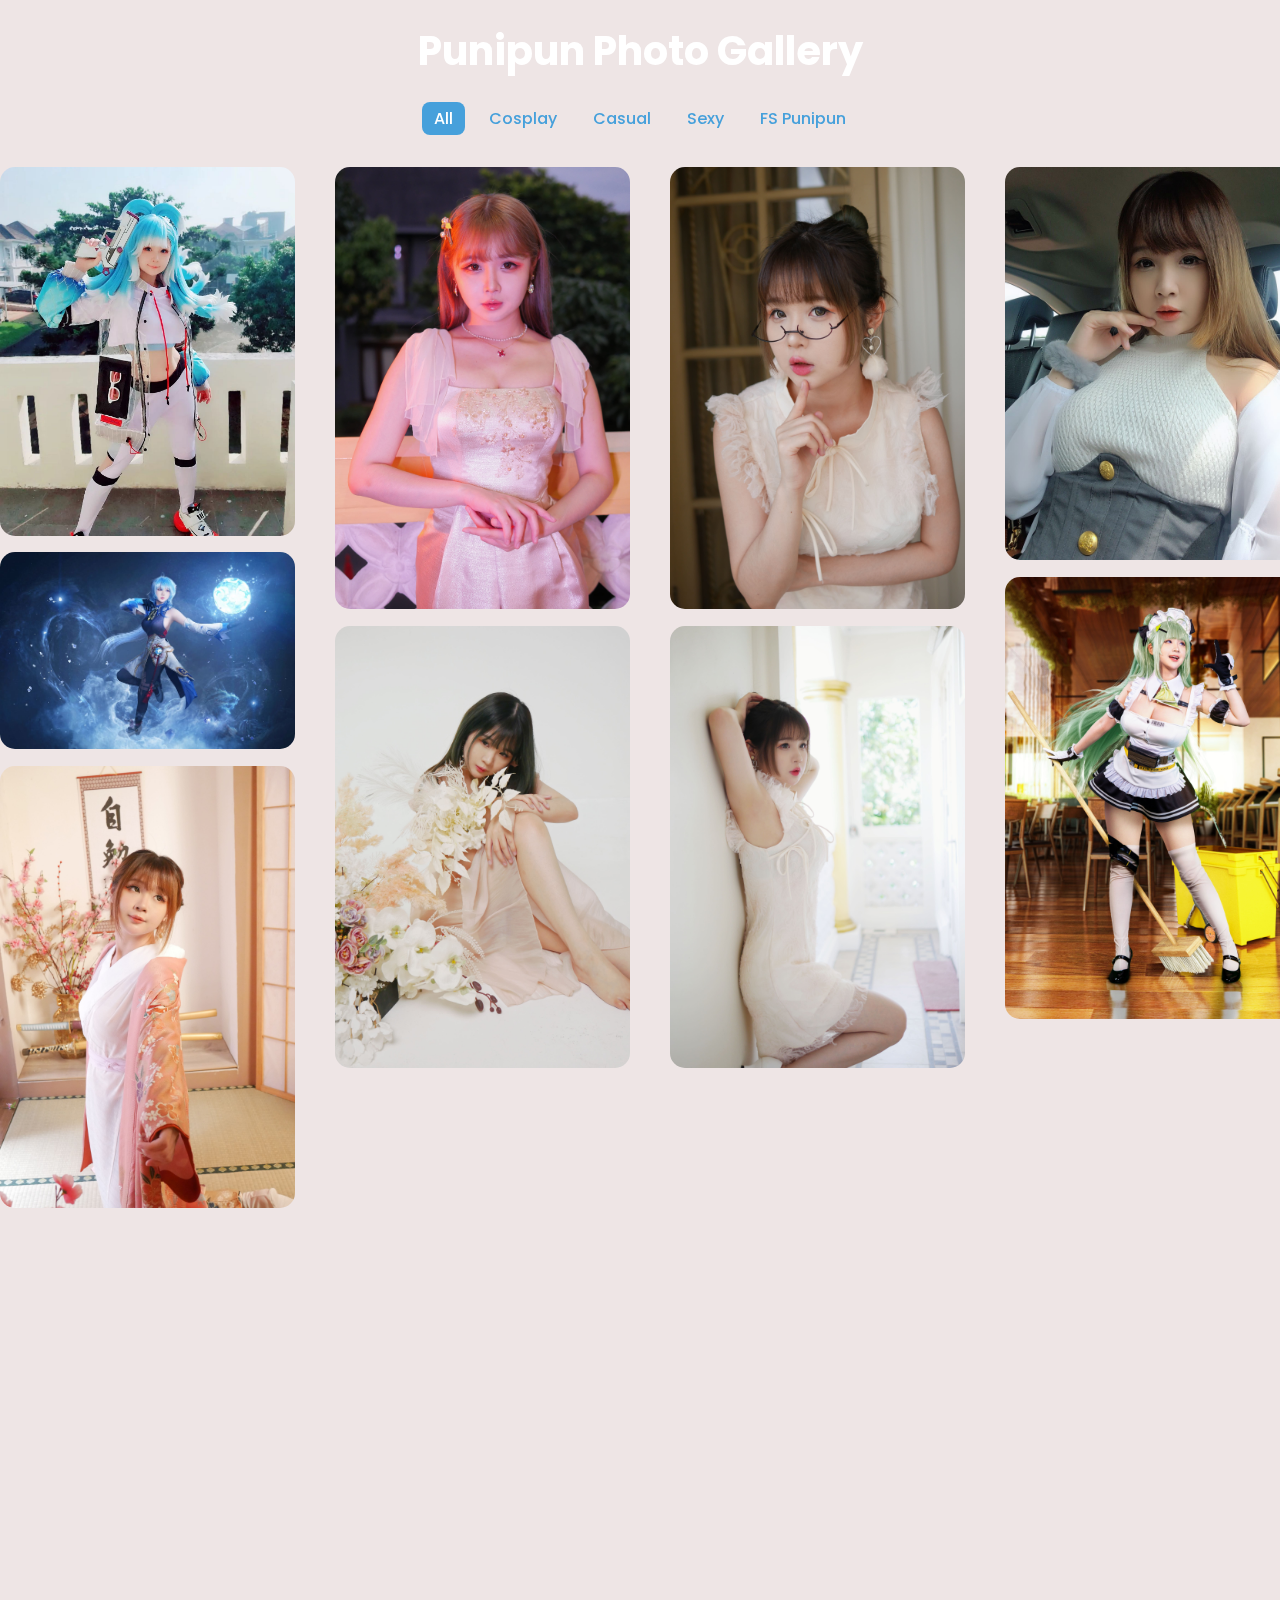
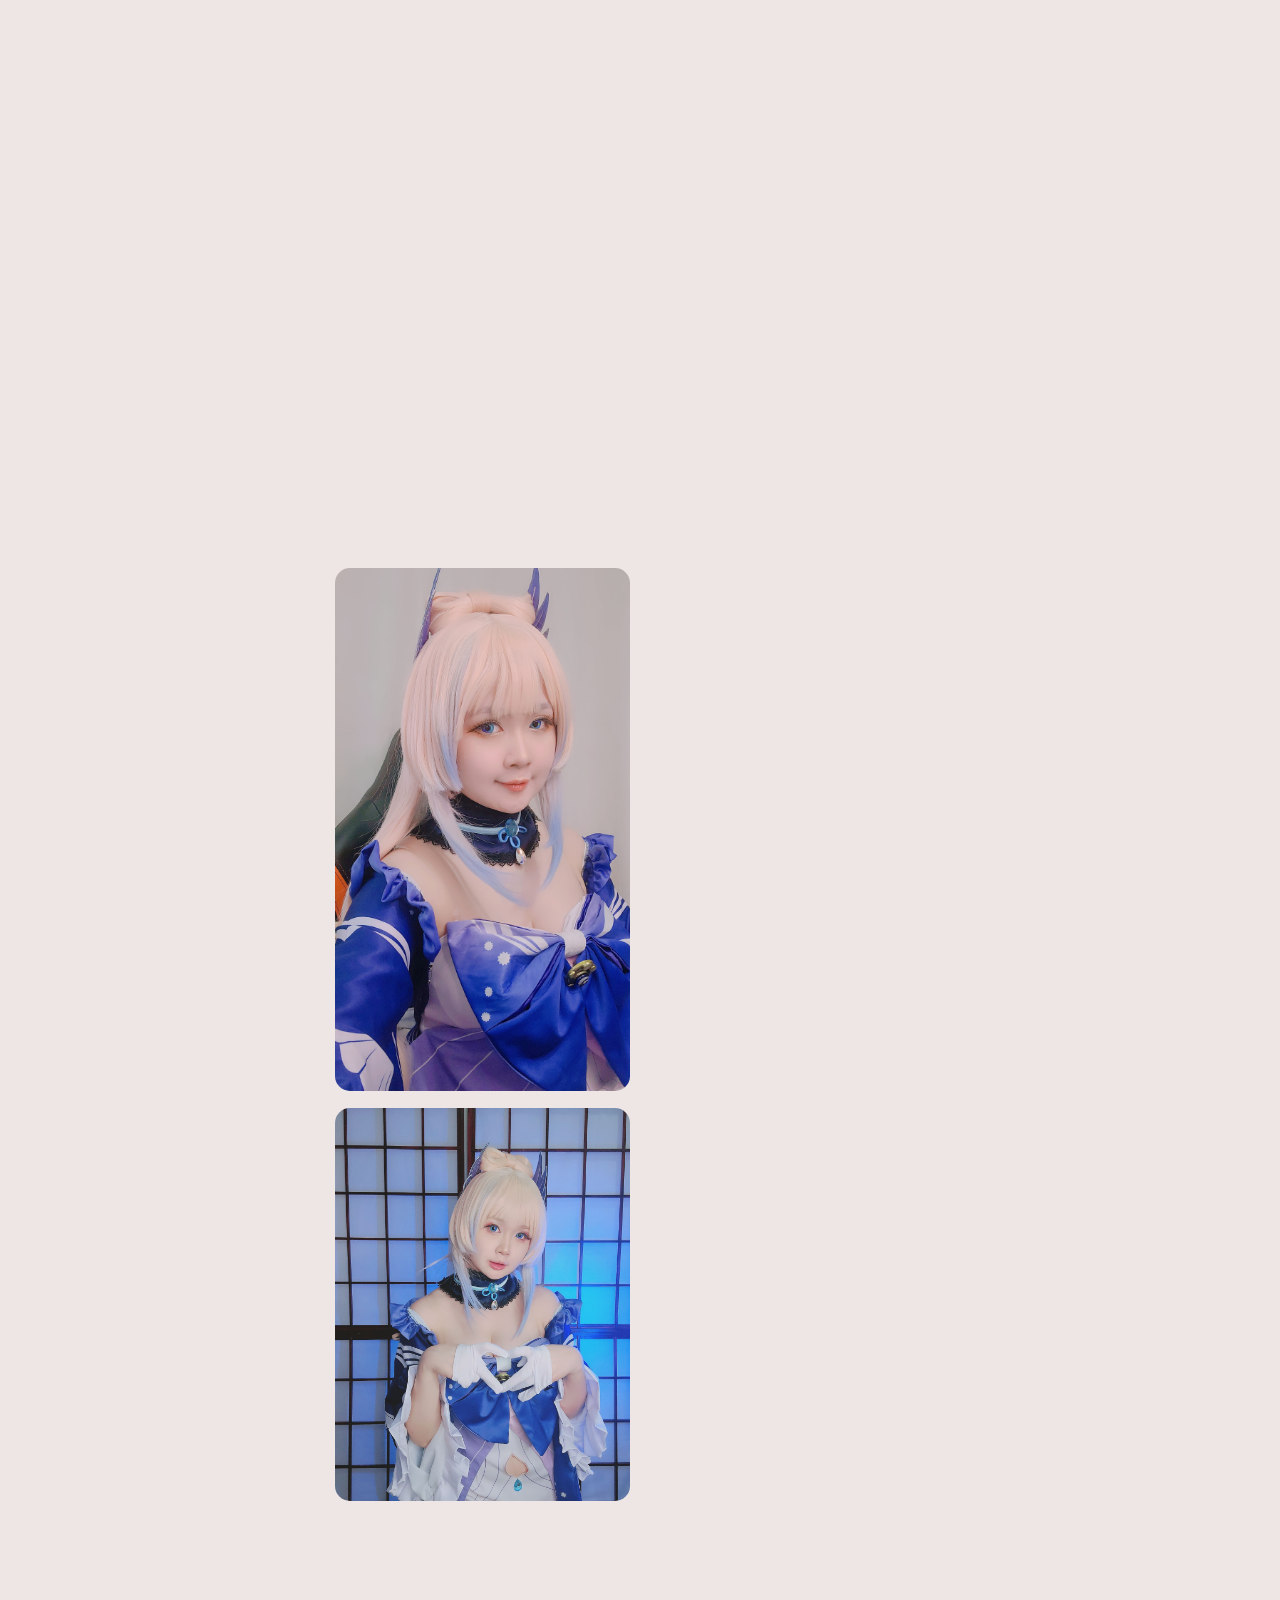
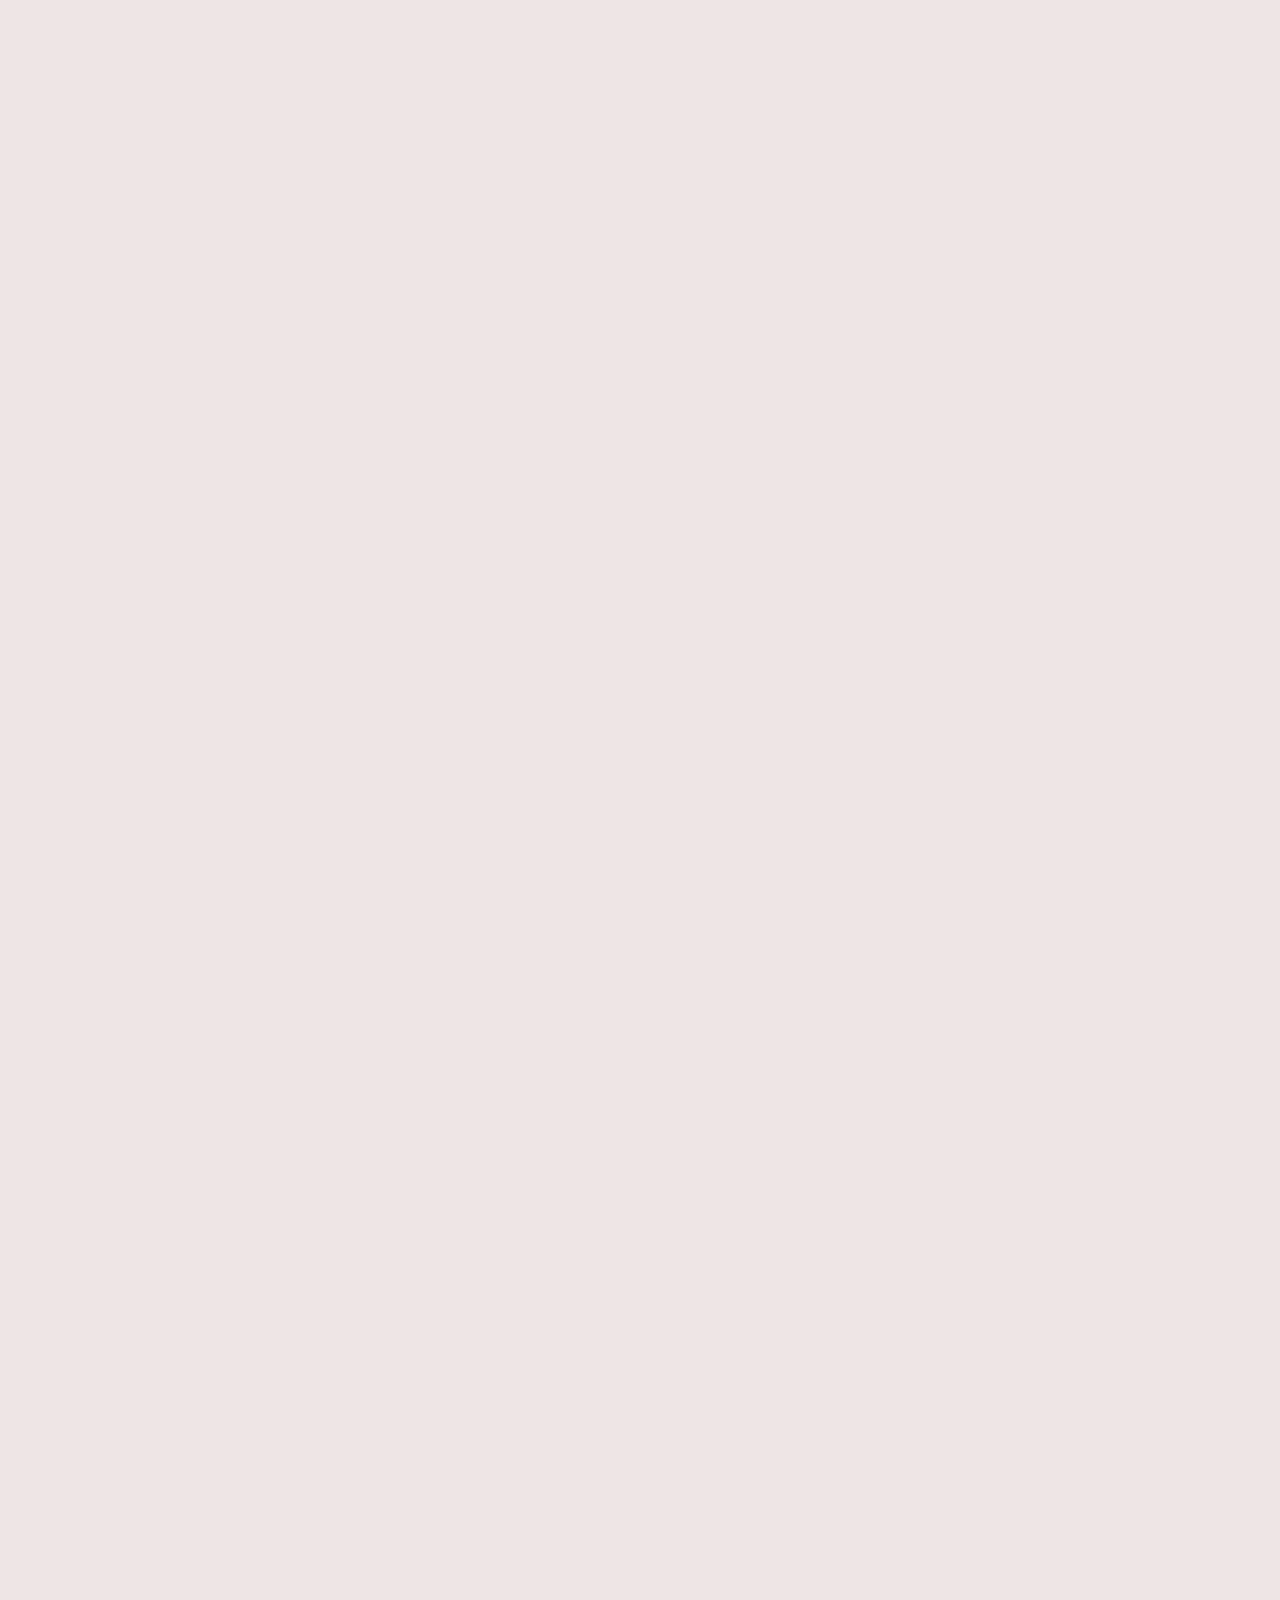
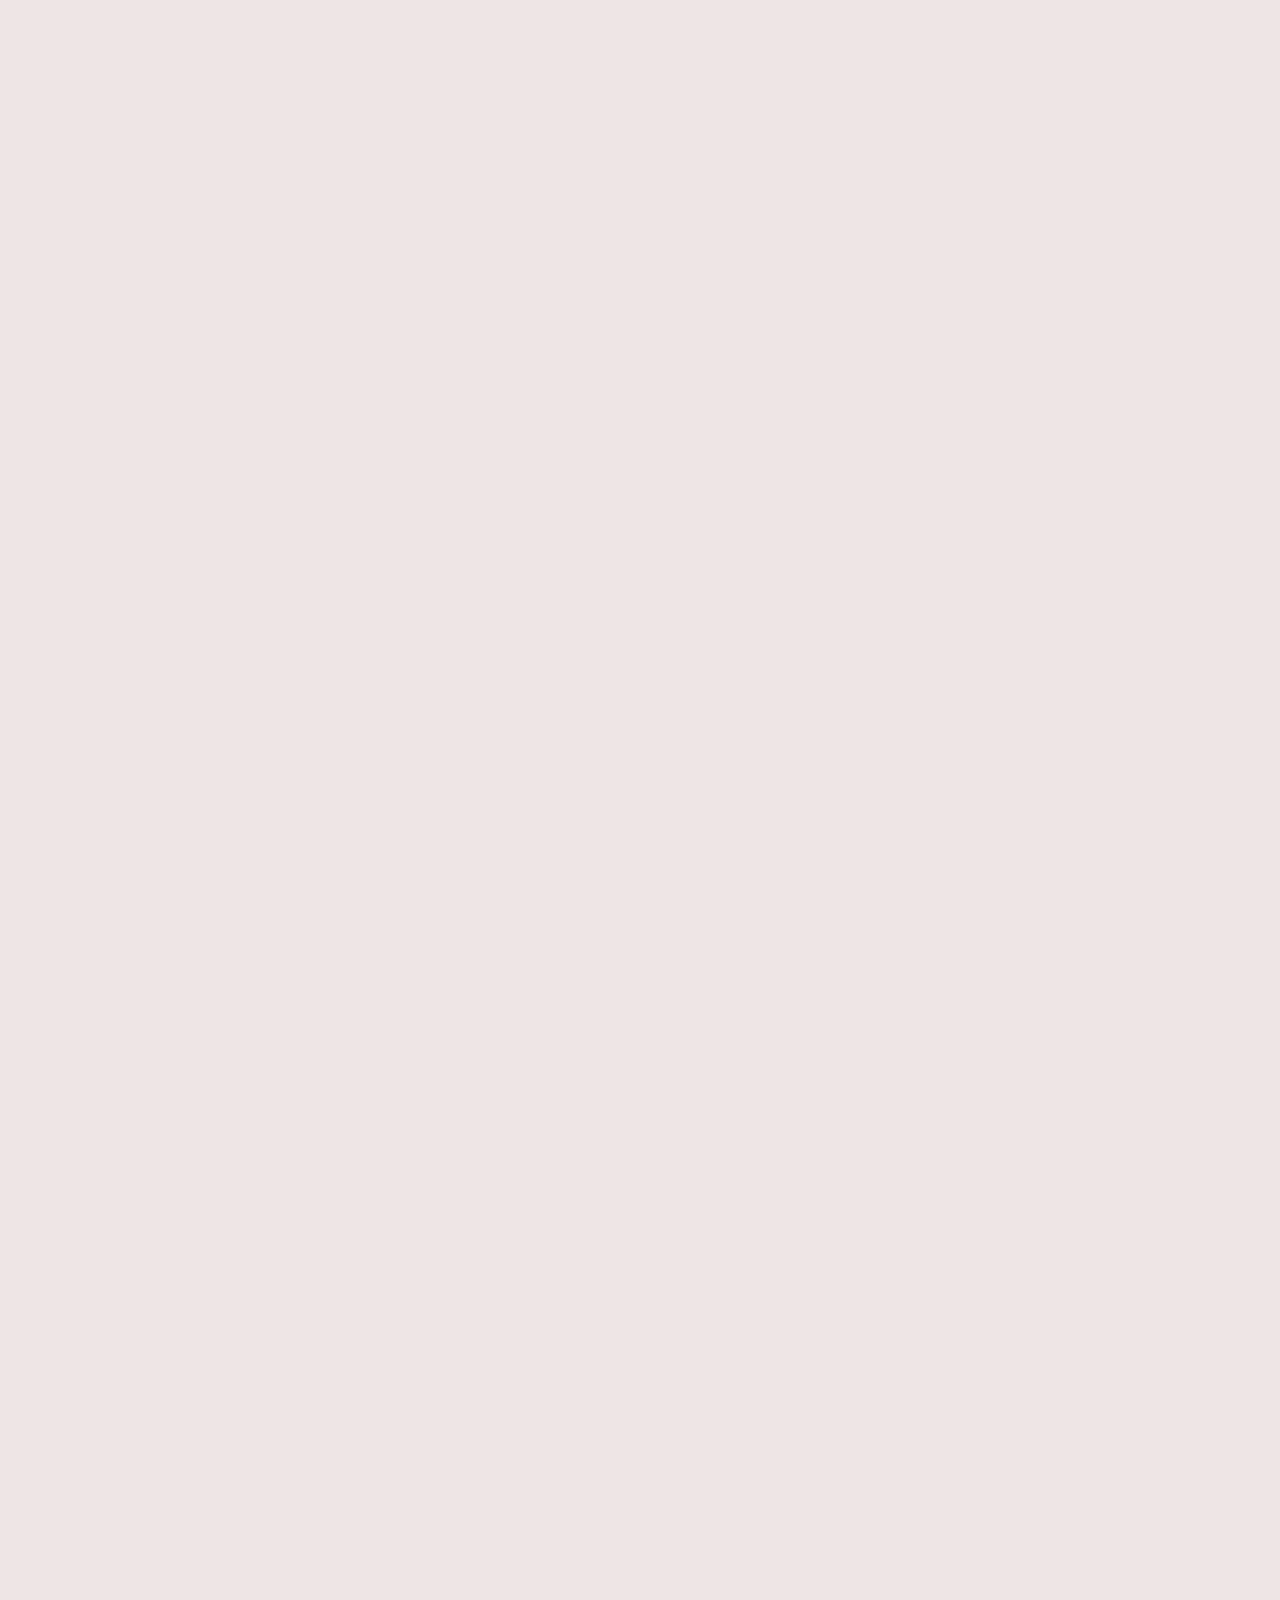
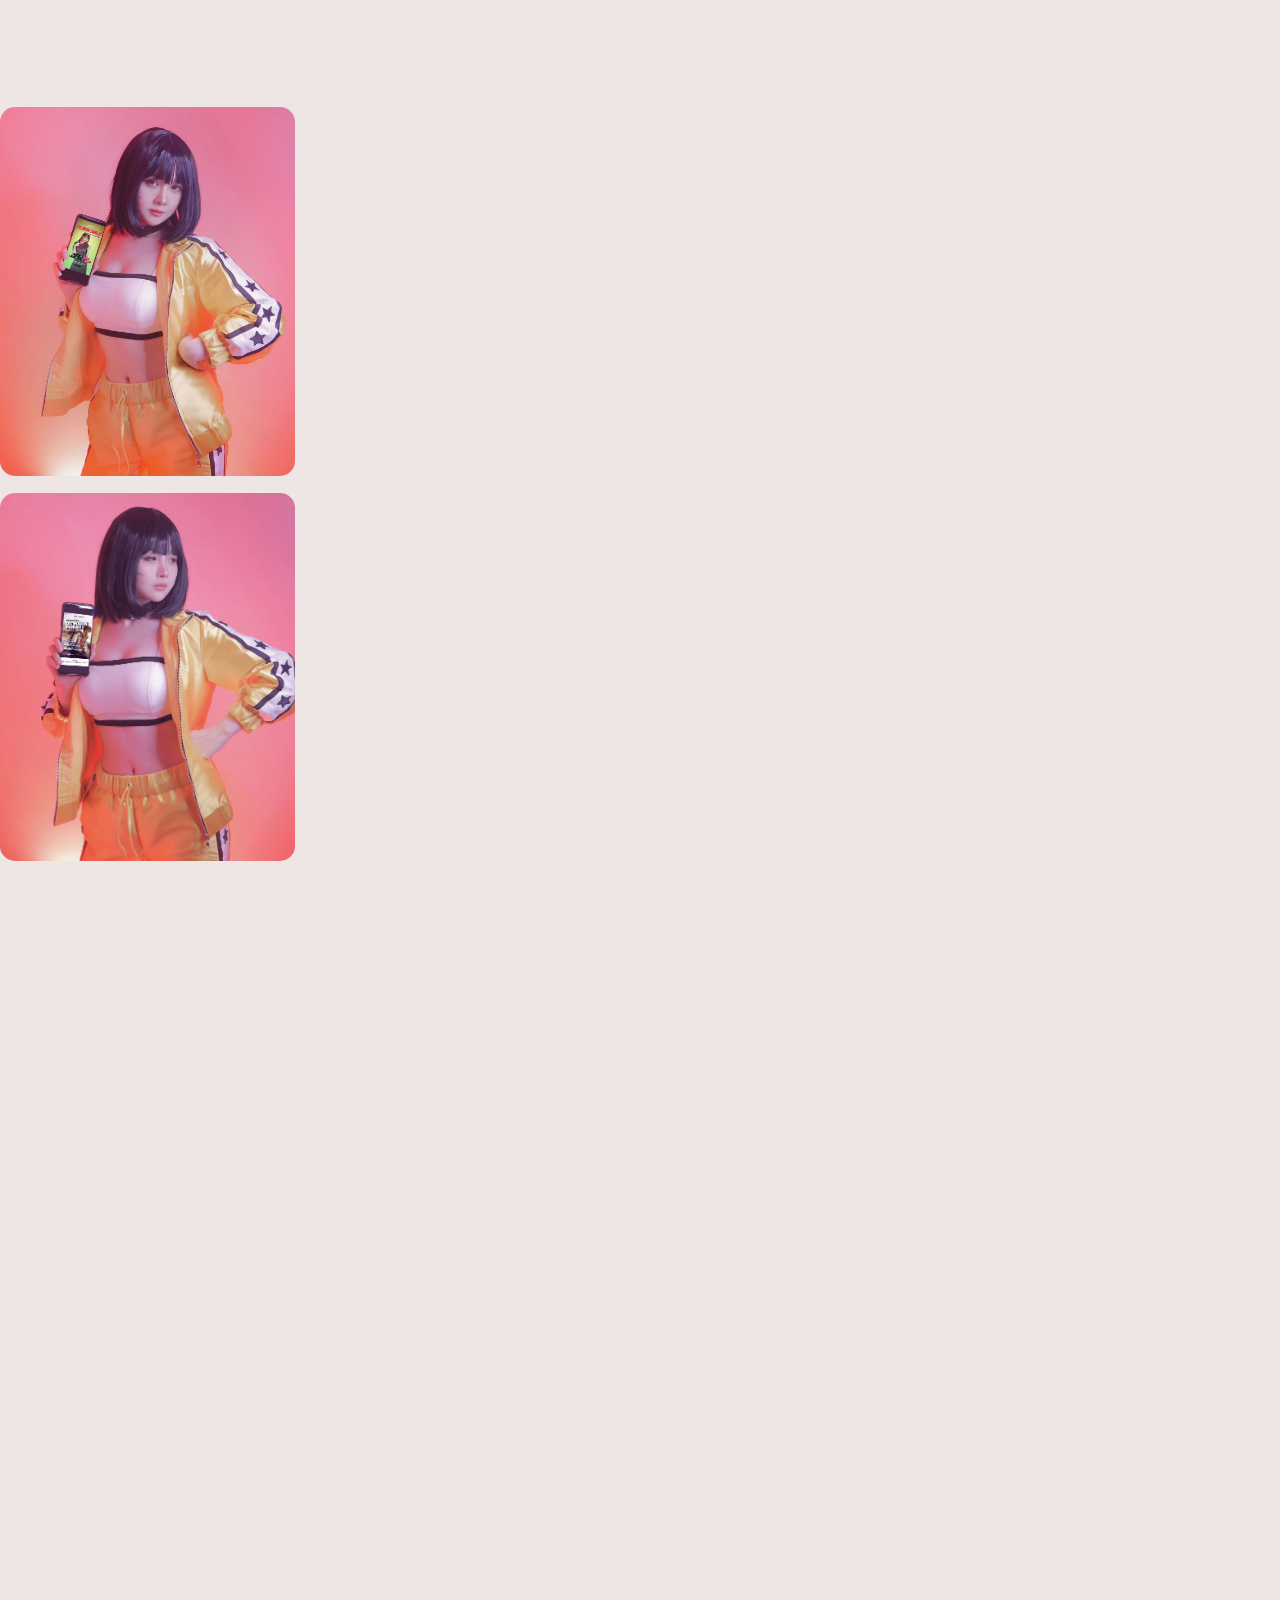
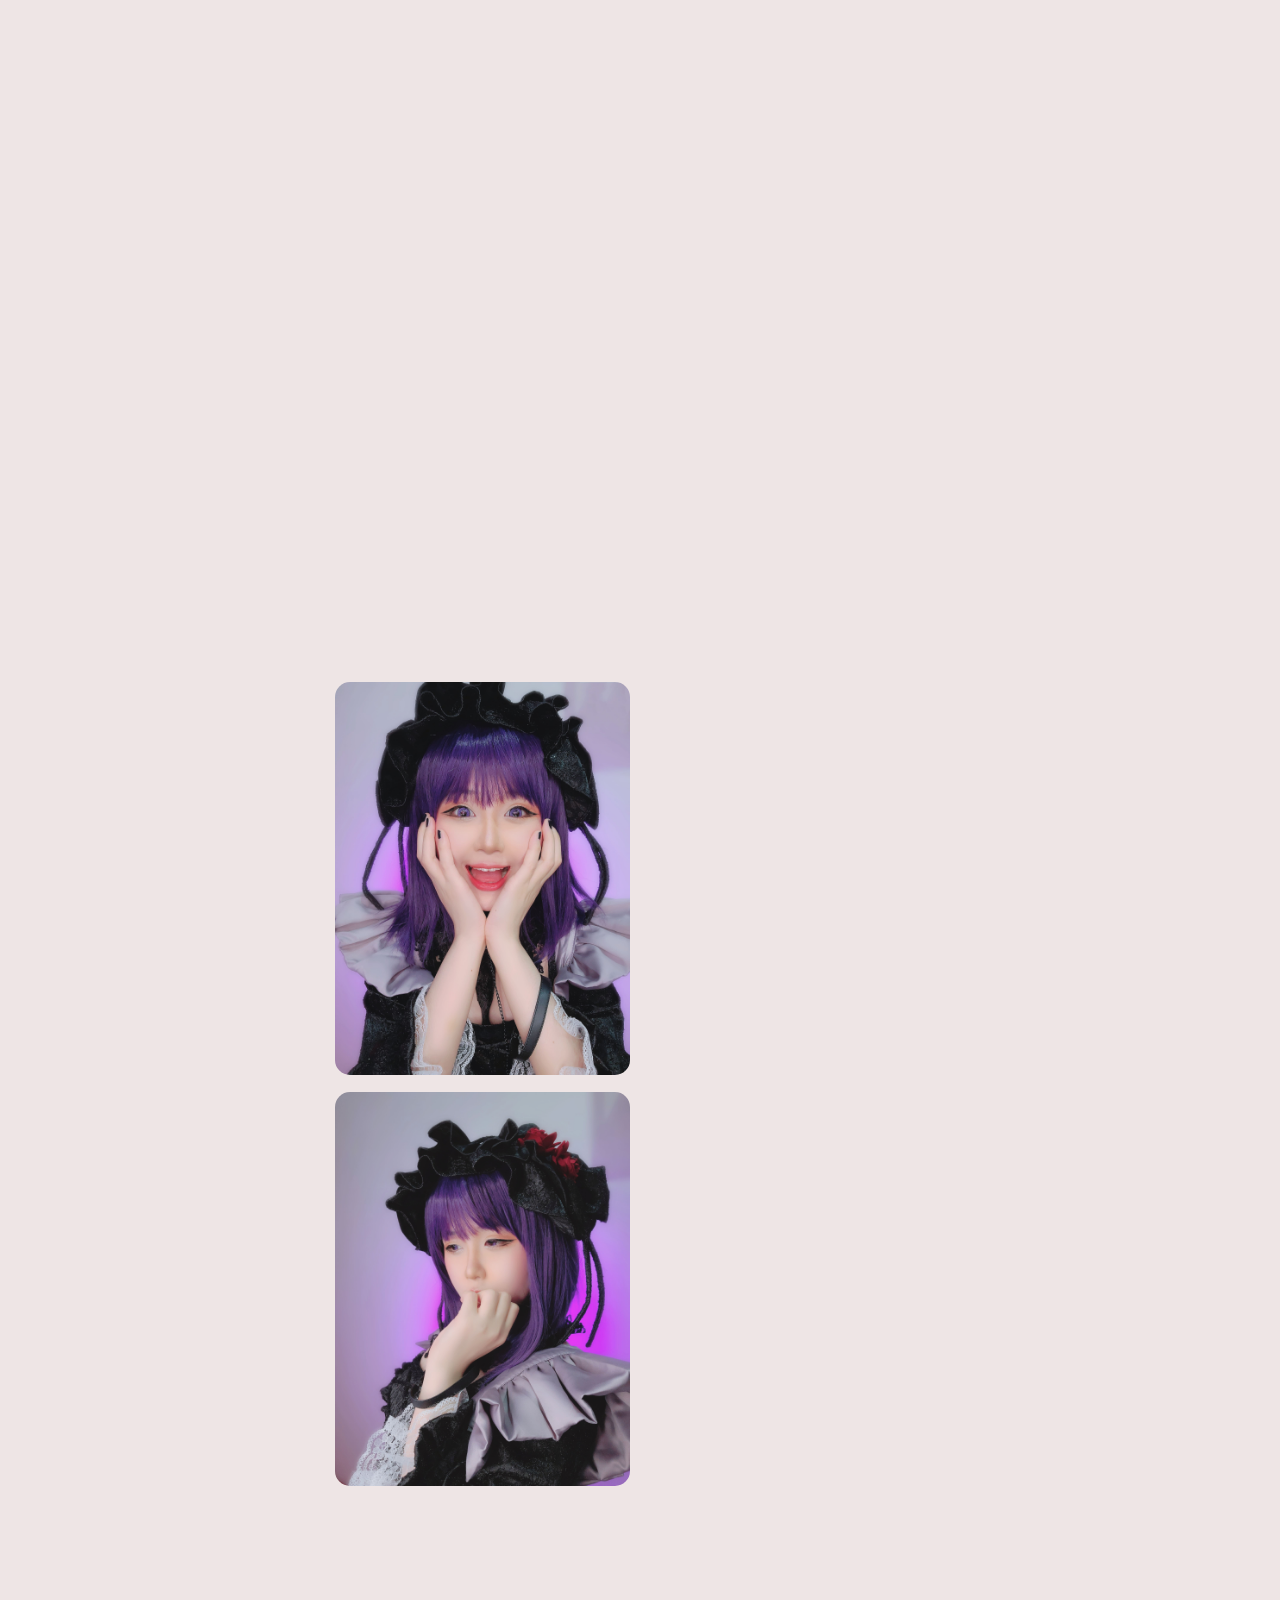
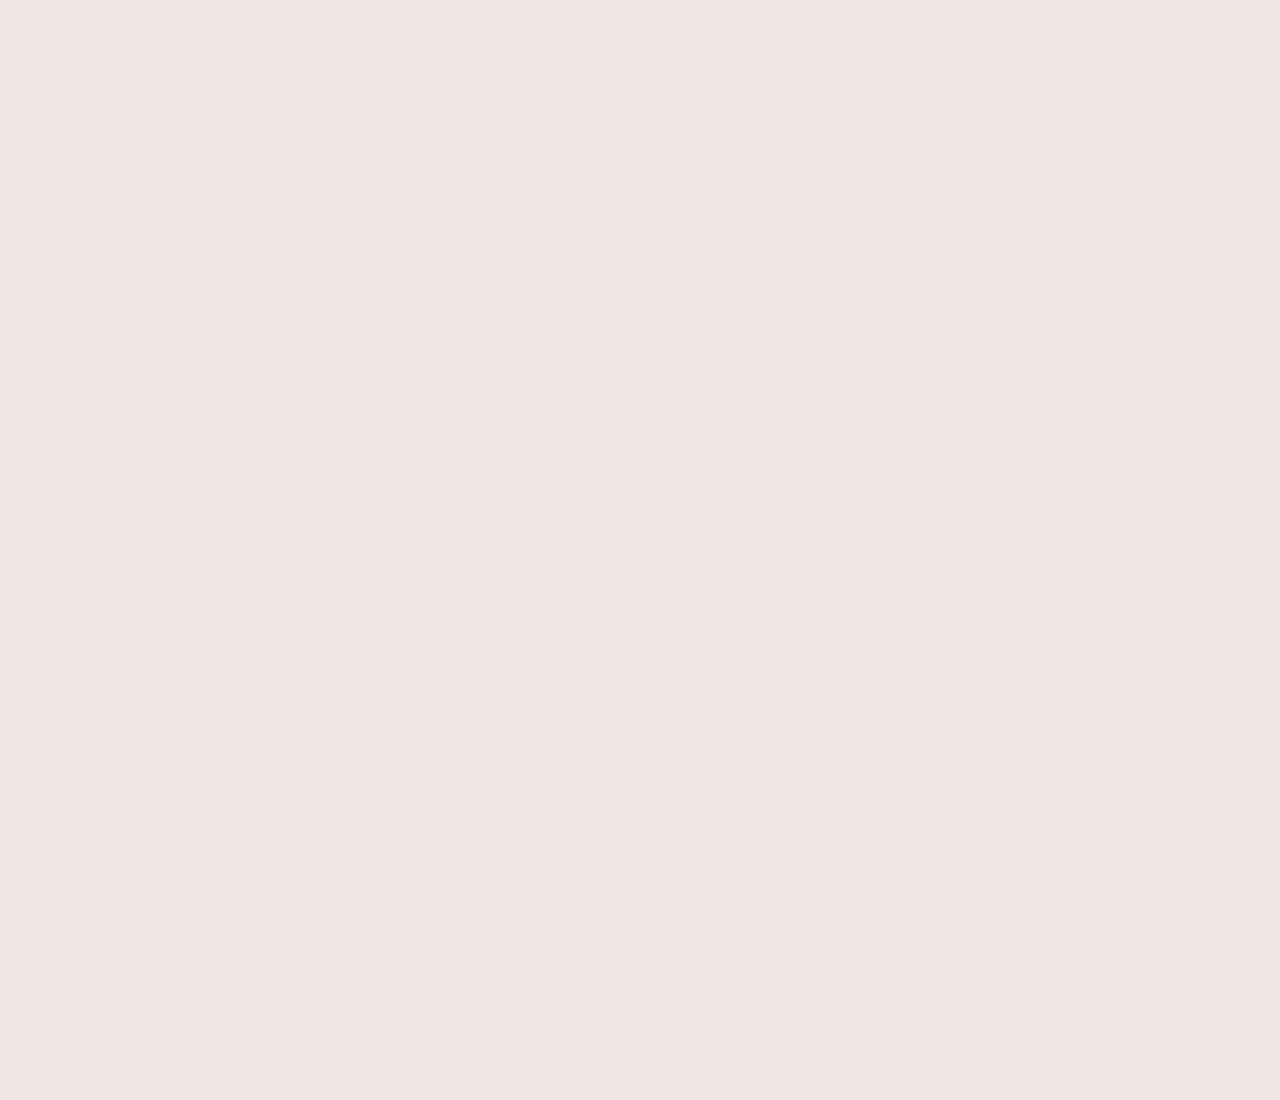
==== index.html @ 7306e429 "rename into index" ====
<!DOCTYPE html>
<html lang="en">
  <head>
    <meta charset="UTF-8" />
    <meta name="viewport" content="width=device-width, initial-scale=1.0" />
    <!--=============== FAVICON ===============-->
    <link rel="shortcut icon" href="assets/img/cat.png" type="image/x-icon" />

    <!-- CSS Gallery Image-->
    <link rel="stylesheet" href="assets/css/fancybox.css" />
    <link rel="stylesheet" href="assets/css/aos.css" />

    <!-- CSS MAIN -->
    <link rel="stylesheet" href="assets/css/gallery.css" />

    <!-- <script src="assets/js/scrollreveal.min.js"></script> -->
    <title>Punipun Photo Gallery</title>
  </head>
  <body>
    <h1 class="title" data-aos="fade-down">Punipun Photo Gallery</h1>
    <div class="item-links" data-aos="fade-down">
      <span class="item-link menu-active" data-name="all">All</span>
      <span class="item-link" data-name="cosplay">Cosplay</span>
      <span class="item-link" data-name="casual">Casual</span>
      <span class="item-link" data-name="sexy">Sexy</span>
      <span class="item-link" data-name="fs">FS Punipun</span>
    </div>

    <div class="grid">
      <div class="grid-item" data-name="sexy" data-aos="flip-left">
        <a href="assets/img/Clarissa Punipun/Kobo Kanaeru.jpg" data-fancybox="gallery" data-caption="<h4>Kobo Kanaeru</h4><p>Clarissa Punipun</p>">
          <img src="assets/img/Clarissa Punipun/Kobo Kanaeru.jpg" alt="" />
        </a>
      </div>
      <div class="grid-item" data-name="cosplay" data-aos="flip-left">
        <a href="assets/img/Clarissa Punipun/CosuTaku_Punipun_Ganyu 6.jpg" data-fancybox="gallery" data-caption="<h4>Ganyu(Genshin Impact)</h4><p>Clarissa Punipun</p>">
          <img src="assets/img/Clarissa Punipun/CosuTaku_Punipun_Ganyu 6.jpg" alt="" />
        </a>
      </div>
      <div class="grid-item" data-name="casual" data-aos="flip-left">
        <a href="assets/img/Clarissa Punipun/Kimono Orange 1.jpg" data-fancybox="gallery" data-caption="<h4>Kimono Orange</h4><p>Clarissa Punipun</p>">
          <img src="assets/img/Clarissa Punipun/Kimono Orange 1.jpg" alt="" />
        </a>
      </div>
      <div class="grid-item" data-name="casual" data-aos="flip-left">
        <a href="assets/img/Clarissa Punipun/Kimono Orange 2.jpg" data-fancybox="gallery" data-caption="<h4>Kimono Orange</h4><p>Clarissa Punipun</p>">
          <img src="assets/img/Clarissa Punipun/Kimono Orange 2.jpg" alt="" />
        </a>
      </div>
      <div class="grid-item" data-name="casual" data-aos="flip-left">
        <a href="assets/img/Clarissa Punipun/Kimono Orange 7.jpg" data-fancybox="gallery" data-caption="<h4>Kimono Orange</h4><p>Clarissa Punipun</p>">
          <img src="assets/img/Clarissa Punipun/Kimono Orange 7.jpg" alt="" />
        </a>
      </div>
      <div class="grid-item" data-name="cosplay" data-aos="flip-up">
        <a href="assets/img/Clarissa Punipun/CosuTaku_Punipun_Ganyu 7.jpg" data-fancybox="gallery" data-caption="<h4>Ganyu(Genshin Impact)</h4><p>Clarissa Punipun</p>">
          <img src="assets/img/Clarissa Punipun/CosuTaku_Punipun_Ganyu 7.jpg" alt="" />
        </a>
      </div>
      <div class="grid-item" data-name="cosplay" data-aos="flip-up">
        <a href="assets/img/Clarissa Punipun/CosuTaku_Punipun_Ganyu 9.jpg" data-fancybox="gallery" data-caption="<h4>Ganyu(Genshin Impact)</h4><p>Clarissa Punipun</p>">
          <img src="assets/img/Clarissa Punipun/CosuTaku_Punipun_Ganyu 9.jpg" alt="" />
        </a>
      </div>
      <div class="grid-item" data-name="cosplay" data-aos="flip-up">
        <a href="assets/img/Clarissa Punipun/CosuTaku_Punipun_Ganyu 12.jpg" data-fancybox="gallery" data-caption="<h4>Ganyu(Genshin Impact)</h4><p>Clarissa Punipun</p>">
          <img src="assets/img/Clarissa Punipun/CosuTaku_Punipun_Ganyu 12.jpg" alt="" />
        </a>
      </div>
      <div class="grid-item" data-name="casual" data-aos="flip-left">
        <a href="assets/img/Clarissa Punipun/Gothic Dress 1.jpg" data-fancybox="gallery" data-caption="<h4>Gothic Dress</h4><p>Clarissa Punipun</p>">
          <img src="assets/img/Clarissa Punipun/Gothic Dress 1.jpg" alt="" />
        </a>
      </div>
      <div class="grid-item" data-name="casual" data-aos="flip-left">
        <a href="assets/img/Clarissa Punipun/Gothic Dress 2.jpg" data-fancybox="gallery" data-caption="<h4>Gothic Dress</h4><p>Clarissa Punipun</p>">
          <img src="assets/img/Clarissa Punipun/Gothic Dress 2.jpg" alt="" />
        </a>
      </div>
      <div class="grid-item" data-name="cosplay" data-aos="flip-up">
        <a href="assets/img/Clarissa Punipun/Cardcaptor Sakura 1.jpg" data-fancybox="gallery" data-caption="<h4>Cardcaptor Sakura</h4><p>Clarissa Punipun</p>">
          <img src="assets/img/Clarissa Punipun/Cardcaptor Sakura 1.jpg" alt="" />
        </a>
      </div>
      <div class="grid-item" data-name="cosplay" data-aos="flip-up">
        <a href="assets/img/Clarissa Punipun/Cardcaptor Sakura 2.jpg" data-fancybox="gallery" data-caption="<h4>Cardcaptor Sakura</h4><p>Clarissa Punipun</p>">
          <img src="assets/img/Clarissa Punipun/Cardcaptor Sakura 2.jpg" alt="" />
        </a>
      </div>
      <div class="grid-item" data-name="casual" data-aos="flip-down">
        <a href="assets/img/Clarissa Punipun/Rêver 1.jpg" data-fancybox="gallery" data-caption="<h4>Dress</h4><p>Clarissa Punipun</p>">
          <img src="assets/img/Clarissa Punipun/Rêver 1.jpg" alt="" />
        </a>
      </div>
      <div class="grid-item" data-name="casual" data-aos="flip-down">
        <a href="assets/img/Clarissa Punipun/Rêver 2.jpg" data-fancybox="gallery" data-caption="<h4>Dress</h4><p>Clarissa Punipun</p>">
          <img src="assets/img/Clarissa Punipun/Rêver 2.jpg" alt="" />
        </a>
      </div>
      <div class="grid-item" data-name="casual" data-aos="flip-down">
        <a href="assets/img/Clarissa Punipun/Rêver 3.jpg" data-fancybox="gallery" data-caption="<h4>Dress</h4><p>Clarissa Punipun</p>">
          <img src="assets/img/Clarissa Punipun/Rêver 3.jpg" alt="" />
        </a>
      </div>
      <div class="grid-item" data-name="sexy" data-aos="flip-down">
        <a href="assets/img/Clarissa Punipun/Kelly FF 1.png" data-fancybox="gallery" data-caption="<h4>Kelly(Free Fire)</h4><p>Clarissa Punipun</p>">
          <img src="assets/img/Clarissa Punipun/Kelly FF 1.png" alt="" />
        </a>
      </div>
      <div class="grid-item" data-name="sexy" data-aos="flip-down">
        <a href="assets/img/Clarissa Punipun/Kelly FF 2.png" data-fancybox="gallery" data-caption="<h4>Kelly(Free Fire)</h4><p>Clarissa Punipun</p>">
          <img src="assets/img/Clarissa Punipun/Kelly FF 2.png" alt="" />
        </a>
      </div>
      <div class="grid-item" data-name="sexy" data-aos="flip-down">
        <a href="assets/img/Clarissa Punipun/Kelly FF 3.png" data-fancybox="gallery" data-caption="<h4>Kelly(Free Fire)</h4><p>Clarissa Punipun</p>">
          <img src="assets/img/Clarissa Punipun/Kelly FF 3.png" alt="" />
        </a>
      </div>
      <div class="grid-item" data-name="casual" data-aos="flip-up">
        <a href="assets/img/Clarissa Punipun/MBD 1.jpg" data-fancybox="gallery" data-caption="<h4>Black Dress</h4><p>Clarissa Punipun</p>">
          <img src="assets/img/Clarissa Punipun/MBD 1.jpg" alt="" />
        </a>
      </div>
      <div class="grid-item" data-name="casual" data-aos="flip-up">
        <a href="assets/img/Clarissa Punipun/MBD 2.jpg" data-fancybox="gallery" data-caption="<h4>Black Dress</h4><p>Clarissa Punipun</p>">
          <img src="assets/img/Clarissa Punipun/MBD 2.jpg" alt="" />
        </a>
      </div>

      <div class="grid-item" data-name="casual" data-aos="fade-up">
        <a href="assets/img/Clarissa Punipun/Short Hair 1.jpg" data-fancybox="gallery" data-caption="<h4>Short Hair</h4><p>Clarissa Punipun</p>">
          <img src="assets/img/Clarissa Punipun/Short Hair 1.jpg" alt="" />
        </a>
      </div>
      <div class="grid-item" data-name="casual" data-aos="fade-up">
        <a href="assets/img/Clarissa Punipun/Short Hair 5.jpg" data-fancybox="gallery" data-caption="<h4>Short Hair</h4><p>Clarissa Punipun</p>">
          <img src="assets/img/Clarissa Punipun/Short Hair 5.jpg" alt="" />
        </a>
      </div>
      <div class="grid-item" data-name="casual" data-aos="fade-up">
        <a href="assets/img/Clarissa Punipun/Short Hair 6.jpg" data-fancybox="gallery" data-caption="<h4>Short Hair</h4><p>Clarissa Punipun</p>">
          <img src="assets/img/Clarissa Punipun/Short Hair 6.jpg" alt="" />
        </a>
      </div>
      <div class="grid-item" data-name="casual" data-aos="flip-up">
        <a href="assets/img/Clarissa Punipun/Gold 2.jpg" data-fancybox="gallery" data-caption="<h4> Dress</h4><p>Clarissa Punipun</p>">
          <img src="assets/img/Clarissa Punipun/Gold 2.jpg" alt="" />
        </a>
      </div>
      <div class="grid-item" data-name="casual" data-aos="flip-up">
        <a href="assets/img/Clarissa Punipun/Gold 3.jpg" data-fancybox="gallery" data-caption="<h4> Dress</h4><p>Clarissa Punipun</p>">
          <img src="assets/img/Clarissa Punipun/Gold 3.jpg" alt="" />
        </a>
      </div>
      <div class="grid-item" data-name="casual" data-aos="flip-up">
        <a href="assets/img/Clarissa Punipun/Gold 1.jpg" data-fancybox="gallery" data-caption="<h4> Dress</h4><p>Clarissa Punipun</p>">
          <img src="assets/img/Clarissa Punipun/Gold 1.jpg" alt="" />
        </a>
      </div>
      <div class="grid-item" data-name="casual" data-aos="fade-right">
        <a href="assets/img/Clarissa Punipun/Boho 7.jpg" data-fancybox="gallery" data-caption="<h4>Hachipa X Boho</h4><p>Clarissa Punipun</p>">
          <img src="assets/img/Clarissa Punipun/Boho 7.jpg" alt="" />
        </a>
      </div>
      <div class="grid-item" data-name="casual" data-aos="fade-right">
        <a href="assets/img/Clarissa Punipun/Boho 11.jpg" data-fancybox="gallery" data-caption="<h4>Hachipa X Boho</h4><p>Clarissa Punipun</p>">
          <img src="assets/img/Clarissa Punipun/Boho 11.jpg" alt="" />
        </a>
      </div>
      <div class="grid-item" data-name="casual" data-aos="flip-up">
        <a href="assets/img/Clarissa Punipun/Boho 6.jpg" data-fancybox="gallery" data-caption="<h4>Hachipa X Boho</h4><p>Clarissa Punipun</p>">
          <img src="assets/img/Clarissa Punipun/Boho 6.jpg" alt="" />
        </a>
      </div>
      <div class="grid-item" data-name="cosplay" data-aos="flip-right">
        <a href="assets/img/Clarissa Punipun/Kokomi 3.jpg" data-fancybox="gallery" data-caption="<h4>Kokomi(Genshin Impact)</h4><p>Clarissa Punipun</p>">
          <img src="assets/img/Clarissa Punipun/Kokomi 3.jpg" alt="" />
        </a>
      </div>
      <div class="grid-item" data-name="cosplay" data-aos="flip-right">
        <a href="assets/img/Clarissa Punipun/Kokomi 8.jpg" data-fancybox="gallery" data-caption="<h4>Kokomi(Genshin Impact)</h4><p>Clarissa Punipun</p>">
          <img src="assets/img/Clarissa Punipun/Kokomi 8.jpg" alt="" />
        </a>
      </div>
      <div class="grid-item" data-name="cosplay" data-aos="flip-right">
        <a href="assets/img/Clarissa Punipun/Kokomi 4.jpg" data-fancybox="gallery" data-caption="<h4>Kokomi(Genshin Impact)</h4><p>Clarissa Punipun</p>">
          <img src="assets/img/Clarissa Punipun/Kokomi 4.jpg" alt="" />
        </a>
      </div>
      <div class="grid-item" data-name="cosplay" data-aos="flip-up">
        <a href="assets/img/Clarissa Punipun/Kokomi 5.jpg" data-fancybox="gallery" data-caption="<h4>Kokomi(Genshin Impact)</h4><p>Clarissa Punipun</p>">
          <img src="assets/img/Clarissa Punipun/Kokomi 5.jpg" alt="" />
        </a>
      </div>
      <div class="grid-item" data-name="cosplay" data-aos="flip-left">
        <a href="assets/img/Clarissa Punipun/Marin 1.jpg" data-fancybox="gallery" data-caption="<h4>Marin Kitagawa(My Dress up Darling)</h4><p>Clarissa Punipun</p>">
          <img src="assets/img/Clarissa Punipun/Marin 1.jpg" alt="" />
        </a>
      </div>
      <div class="grid-item" data-name="cosplay" data-aos="flip-left">
        <a href="assets/img/Clarissa Punipun/Marin 2.jpg" data-fancybox="gallery" data-caption="<h4>Marin Kitagawa(My Dress up Darling)</h4><p>Clarissa Punipun</p>">
          <img src="assets/img/Clarissa Punipun/Marin 2.jpg" alt="" />
        </a>
      </div>
      <div class="grid-item" data-name="cosplay" data-aos="flip-left">
        <a href="assets/img/Clarissa Punipun/Marin Selfie 1.jpg" data-fancybox="gallery" data-caption="<h4>Marin Kitagawa(My Dress up Darling)</h4><p>Clarissa Punipun</p>">
          <img src="assets/img/Clarissa Punipun/Marin Selfie 1.jpg" alt="" />
        </a>
      </div>
      <div class="grid-item" data-name="cosplay" data-aos="flip-left">
        <a href="assets/img/Clarissa Punipun/Marin Selfie 2.jpg" data-fancybox="gallery" data-caption="<h4>Marin Kitagawa(My Dress up Darling)</h4><p>Clarissa Punipun</p>">
          <img src="assets/img/Clarissa Punipun/Marin Selfie 2.jpg" alt="" />
        </a>
      </div>
      <div class="grid-item" data-name="cosplay" data-aos="flip-left">
        <a href="assets/img/Clarissa Punipun/Marin Selfie 3.jpg" data-fancybox="gallery" data-caption="<h4>Marin Kitagawa(My Dress up Darling)</h4><p>Clarissa Punipun</p>">
          <img src="assets/img/Clarissa Punipun/Marin Selfie 3.jpg" alt="" />
        </a>
      </div>
      <div class="grid-item" data-name="cosplay" data-aos="flip-right">
        <a href="assets/img/Clarissa Punipun/Shizuku-tan 1.jpg" data-fancybox="gallery" data-caption="<h4>Shizuku(My Dress up Darling)</h4><p>Clarissa Punipun</p>">
          <img src="assets/img/Clarissa Punipun/Shizuku-tan 1.jpg" alt="" />
        </a>
      </div>
      <div class="grid-item" data-name="cosplay" data-aos="flip-right">
        <a href="assets/img/Clarissa Punipun/Shizuku-tan 8.jpg" data-fancybox="gallery" data-caption="<h4>Shizuku(My Dress up Darling)</h4><p>Clarissa Punipun</p>">
          <img src="assets/img/Clarissa Punipun/Shizuku-tan 8.jpg" alt="" />
        </a>
      </div>
      <div class="grid-item" data-name="cosplay" data-aos="zoom-out">
        <a href="assets/img/Clarissa Punipun/Shizuku-tan 2.jpg" data-fancybox="gallery" data-caption="<h4>Shizuku-tan(My Dress up Darling)</h4><p>Clarissa Punipun</p>">
          <img src="assets/img/Clarissa Punipun/Shizuku-tan 2.jpg" alt="" />
        </a>
      </div>
      <div class="grid-item" data-name="cosplay" data-aos="zoom-out">
        <a href="assets/img/Clarissa Punipun/Shizuku-tan 3.jpg" data-fancybox="gallery" data-caption="<h4>Shizuku-tan(My Dress up Darling)</h4><p>Clarissa Punipun</p>">
          <img src="assets/img/Clarissa Punipun/Shizuku-tan 3.jpg" alt="" />
        </a>
      </div>
      <div class="grid-item" data-name="cosplay" data-aos="zoom-out">
        <a href="assets/img/Clarissa Punipun/Shizuku-tan 4.jpg" data-fancybox="gallery" data-caption="<h4>Shizuku-tan(My Dress up Darling)</h4><p>Clarissa Punipun</p>">
          <img src="assets/img/Clarissa Punipun/Shizuku-tan 4.jpg" alt="" />
        </a>
      </div>
      <div class="grid-item" data-name="cosplay" data-aos="zoom-out">
        <a href="assets/img/Clarissa Punipun/Shizuku-tan 6.jpg" data-fancybox="gallery" data-caption="<h4>Shizuku-tan(My Dress up Darling)</h4><p>Clarissa Punipun</p>">
          <img src="assets/img/Clarissa Punipun/Shizuku-tan 6.jpg" alt="" />
        </a>
      </div>
      <div class="grid-item" data-name="cosplay" data-aos="zoom-out">
        <a href="assets/img/Clarissa Punipun/Shizuku-tan 7.jpg" data-fancybox="gallery" data-caption="<h4>Shizuku-tan(My Dress up Darling)</h4><p>Clarissa Punipun</p>">
          <img src="assets/img/Clarissa Punipun/Shizuku-tan 7.jpg" alt="" />
        </a>
      </div>
      <div class="grid-item" data-name="cosplay" data-aos="zoom-out">
        <a href="assets/img/Clarissa Punipun/Shizuku-tan Poster 1.jpg" data-fancybox="gallery" data-caption="<h4>Shizuku-tan(My Dress up Darling)</h4><p>Clarissa Punipun</p>">
          <img src="assets/img/Clarissa Punipun/Shizuku-tan Poster 1.jpg" alt="" />
        </a>
      </div>
      <div class="grid-item" data-name="cosplay" data-aos="zoom-out">
        <a href="assets/img/Clarissa Punipun/Shizuku-tan Poster 2.jpg" data-fancybox="gallery" data-caption="<h4>Shizuku-tan(My Dress up Darling)</h4><p>Clarissa Punipun</p>">
          <img src="assets/img/Clarissa Punipun/Shizuku-tan Poster 2.jpg" alt="" />
        </a>
      </div>
      <div class="grid-item" data-name="cosplay" data-aos="zoom-out">
        <a href="assets/img/Clarissa Punipun/Shizuku-tan Selfie 1.jpg" data-fancybox="gallery" data-caption="<h4>Shizuku-tan(My Dress up Darling)</h4><p>Clarissa Punipun</p>">
          <img src="assets/img/Clarissa Punipun/Shizuku-tan Selfie 1.jpg" alt="" />
        </a>
      </div>
      <div class="grid-item" data-name="cosplay" data-aos="zoom-out">
        <a href="assets/img/Clarissa Punipun/Shizuku-tan Selfie 2.jpg" data-fancybox="gallery" data-caption="<h4>Shizuku-tan(My Dress up Darling)</h4><p>Clarissa Punipun</p>">
          <img src="assets/img/Clarissa Punipun/Shizuku-tan Selfie 2.jpg" alt="" />
        </a>
      </div>
      <div class="grid-item" data-name="casual" data-aos="fade-left">
        <a href="assets/img/Clarissa Punipun/CNY 2022 1.jpg" data-fancybox="gallery" data-caption="<h4>Chinese Casual Dress</h4><p>Clarissa Punipun</p>">
          <img src="assets/img/Clarissa Punipun/CNY 2022 1.jpg" alt="" />
        </a>
      </div>
      <div class="grid-item" data-name="casual" data-aos="fade-left">
        <a href="assets/img/Clarissa Punipun/CNY 2022 2.jpg" data-fancybox="gallery" data-caption="<h4>Chinese Casual Dress</h4><p>Clarissa Punipun</p>">
          <img src="assets/img/Clarissa Punipun/CNY 2022 2.jpg" alt="" />
        </a>
      </div>

      <div class="grid-item" data-name="casual" data-aos="fade-left">
        <a href="assets/img/Clarissa Punipun/CNY 2023 001.jpg" data-fancybox="gallery" data-caption="<h4>Chinese Casual Dress</h4><p>Clarissa Punipun</p>">
          <img src="assets/img/Clarissa Punipun/CNY 2023 001.jpg" alt="" />
        </a>
      </div>
      <div class="grid-item" data-name="casual" data-aos="fade-left">
        <a href="assets/img/Clarissa Punipun/CNY 2023 002.jpg" data-fancybox="gallery" data-caption="<h4>Chinese Casual Dress</h4><p>Clarissa Punipun</p>">
          <img src="assets/img/Clarissa Punipun/CNY 2023 002.jpg" alt="" />
        </a>
      </div>

      <div class="grid-item" data-name="cosplay" data-aos="zoom-out">
        <a href="assets/img/Clarissa Punipun/Himeko 1.png" data-fancybox="gallery" data-caption="<h4>Himeko(Honkai Star Rail)</h4><p>Clarissa Punipun</p>">
          <img src="assets/img/Clarissa Punipun/Himeko 1.png" alt="" />
        </a>
      </div>
      <div class="grid-item" data-name="cosplay" data-aos="zoom-out">
        <a href="assets/img/Clarissa Punipun/Himeko 2.png" data-fancybox="gallery" data-caption="<h4>Himeko(Honkai Star Rail)</h4><p>Clarissa Punipun</p>">
          <img src="assets/img/Clarissa Punipun/Himeko 2.png" alt="" />
        </a>
      </div>
      <div class="grid-item" data-name="cosplay" data-aos="zoom-out">
        <a href="assets/img/Clarissa Punipun/Himeko 3.png" data-fancybox="gallery" data-caption="<h4>Himeko(Honkai Star Rail)</h4><p>Clarissa Punipun</p>">
          <img src="assets/img/Clarissa Punipun/Himeko 3.png" alt="" />
        </a>
      </div>
      <div class="grid-item" data-name="cosplay" data-aos="zoom-out">
        <a href="assets/img/Clarissa Punipun/Himeko 4.png" data-fancybox="gallery" data-caption="<h4>Himeko(Honkai Star Rail)</h4><p>Clarissa Punipun</p>">
          <img src="assets/img/Clarissa Punipun/Himeko 4.png" alt="" />
        </a>
      </div>
      <div class="grid-item" data-name="cosplay" data-aos="zoom-out">
        <a href="assets/img/Clarissa Punipun/Himeko 5.png" data-fancybox="gallery" data-caption="<h4>Himeko(Honkai Star Rail)</h4><p>Clarissa Punipun</p>">
          <img src="assets/img/Clarissa Punipun/Himeko 5.png" alt="" />
        </a>
      </div>
      <div class="grid-item" data-name="sexy" data-aos="zoom-out-down">
        <a href="assets/img/Clarissa Punipun/Udel/udel_punipun1.jpg" data-fancybox="gallery" data-caption="<h4>Punipun Sexy Body</h4><p>Clarissa Punipun</p>">
          <img src="assets/img/Clarissa Punipun/Udel/udel_punipun1.jpg" alt="" />
        </a>
      </div>
      <div class="grid-item" data-name="sexy" data-aos="zoom-out-down">
        <a href="assets/img/Clarissa Punipun/Udel/udel_punipun2.jpg" data-fancybox="gallery" data-caption="<h4>Punipun Sexy Body</h4><p>Clarissa Punipun</p>">
          <img src="assets/img/Clarissa Punipun/Udel/udel_punipun2.jpg" alt="" />
        </a>
      </div>
      <div class="grid-item" data-name="sexy" data-aos="zoom-out-down">
        <a href="assets/img/Clarissa Punipun/Udel/udel_punipun3.jpg" data-fancybox="gallery" data-caption="<h4>Punipun Sexy Body</h4><p>Clarissa Punipun</p>">
          <img src="assets/img/Clarissa Punipun/Udel/udel_punipun3.jpg" alt="" />
        </a>
      </div>
      <div class="grid-item" data-name="sexy" data-aos="zoom-out-down">
        <a href="assets/img/Clarissa Punipun/Udel/udel_punipun4.jpg" data-fancybox="gallery" data-caption="<h4>Punipun Sexy Body</h4><p>Clarissa Punipun</p>">
          <img src="assets/img/Clarissa Punipun/Udel/udel_punipun4.jpg" alt="" />
        </a>
      </div>
      <div class="grid-item" data-name="sexy" data-aos="zoom-out-down">
        <a href="assets/img/Clarissa Punipun/Udel/udel_punipun5.jpg" data-fancybox="gallery" data-caption="<h4>Punipun Sexy Body</h4><p>Clarissa Punipun</p>">
          <img src="assets/img/Clarissa Punipun/Udel/udel_punipun5.jpg" alt="" />
        </a>
      </div>
      <div class="grid-item" data-name="sexy" data-aos="zoom-out-down">
        <a href="assets/img/Clarissa Punipun/Udel/udel_punipun6.jpg" data-fancybox="gallery" data-caption="<h4>Punipun Sexy Body</h4><p>Clarissa Punipun</p>">
          <img src="assets/img/Clarissa Punipun/Udel/udel_punipun6.jpg" alt="" />
        </a>
      </div>
      <div class="grid-item" data-name="sexy" data-aos="zoom-out-down">
        <a href="assets/img/Clarissa Punipun/Udel/udel_punipun7.jpg" data-fancybox="gallery" data-caption="<h4>Punipun Sexy Gamer</h4><p>Clarissa Punipun</p>">
          <img src="assets/img/Clarissa Punipun/Udel/udel_punipun7.jpg" alt="" />
        </a>
      </div>
      <div class="grid-item" data-name="sexy" data-aos="zoom-out-down">
        <a href="assets/img/Clarissa Punipun/Udel/udel_punipun8.jpg" data-fancybox="gallery" data-caption="<h4>Beatrix (Mobile Legends Bang bang)</h4><p>Clarissa Punipun</p>">
          <img src="assets/img/Clarissa Punipun/Udel/udel_punipun8.jpg" alt="" />
        </a>
      </div>
      <div class="grid-item" data-name="sexy" data-aos="zoom-out-down">
        <a href="assets/img/Clarissa Punipun/Udel/udel_punipun9.jpg" data-fancybox="gallery" data-caption="<h4>Beatrix (Mobile Legends Bang bang)</h4><p>Clarissa Punipun</p>">
          <img src="assets/img/Clarissa Punipun/Udel/udel_punipun9.jpg" alt="" />
        </a>
      </div>
      <div class="grid-item" data-name="sexy" data-aos="zoom-out-down">
        <a href="assets/img/Clarissa Punipun/Udel/udel_punipun10.jpg" data-fancybox="gallery" data-caption="<h4>Beatrix (Mobile Legends Bang bang)</h4><p>Clarissa Punipun</p>">
          <img src="assets/img/Clarissa Punipun/Udel/udel_punipun10.jpg" alt="" />
        </a>
      </div>
      <div class="grid-item" data-name="sexy" data-aos="zoom-out-down">
        <a href="assets/img/Clarissa Punipun/Udel/udel_punipun11.jpg" data-fancybox="gallery" data-caption="<h4>Beatrix (Mobile Legends Bang bang)</h4><p>Clarissa Punipun</p>">
          <img src="assets/img/Clarissa Punipun/Udel/udel_punipun11.jpg" alt="" />
        </a>
      </div>
      <div class="grid-item" data-name="sexy" data-aos="zoom-out-down">
        <a href="assets/img/Clarissa Punipun/Udel/udel_punipun12.jpg" data-fancybox="gallery" data-caption="<h4>Punipun Sexy Body</h4><p>Clarissa Punipun</p>">
          <img src="assets/img/Clarissa Punipun/Udel/udel_punipun12.jpg" alt="" />
        </a>
      </div>
      <div class="grid-item" data-name="sexy" data-aos="zoom-out-down">
        <a href="assets/img/Clarissa Punipun/Udel/udel_punipun13.jpg" data-fancybox="gallery" data-caption="<h4>Punipun Sexy Body</h4><p>Clarissa Punipun</p>">
          <img src="assets/img/Clarissa Punipun/Udel/udel_punipun13.jpg" alt="" />
        </a>
      </div>
      <div class="grid-item" data-name="sexy" data-aos="zoom-out-down">
        <a href="assets/img/Clarissa Punipun/Udel/udel_punipun14.jpg" data-fancybox="gallery" data-caption="<h4>Punipun Sexy Body</h4><p>Clarissa Punipun</p>">
          <img src="assets/img/Clarissa Punipun/Udel/udel_punipun14.jpg" alt="" />
        </a>
      </div>
      <div class="grid-item" data-name="sexy" data-aos="zoom-out-down">
        <a href="assets/img/Clarissa Punipun/Udel/udel_punipun15.jpg" data-fancybox="gallery" data-caption="<h4>Punipun Sexy Body</h4><p>Clarissa Punipun</p>">
          <img src="assets/img/Clarissa Punipun/Udel/udel_punipun15.jpg" alt="" />
        </a>
      </div>
      <div class="grid-item" data-name="sexy" data-aos="zoom-out-down">
        <a href="assets/img/Clarissa Punipun/Udel/udel_punipun16.jpg" data-fancybox="gallery" data-caption="<h4>Punipun Sexy Body</h4><p>Clarissa Punipun</p>">
          <img src="assets/img/Clarissa Punipun/Udel/udel_punipun16.jpg" alt="" />
        </a>
      </div>
      <div class="grid-item" data-name="sexy" data-aos="zoom-out-down">
        <a href="assets/img/Clarissa Punipun/Udel/udel_punipun17.jpg" data-fancybox="gallery" data-caption="<h4>Punipun Sexy Body</h4><p>Clarissa Punipun</p>">
          <img src="assets/img/Clarissa Punipun/Udel/udel_punipun17.jpg" alt="" />
        </a>
      </div>
      <div class="grid-item" data-name="fs" data-aos="flip-right">
        <a href="assets/img/Clarissa Punipun/Kobo Kimono.jpg" data-fancybox="gallery" data-caption="<h4> Punipun Mei 2023(Kobo Kimono)</h4><p>Clarissa Punipun</p>">
          <img src="assets/img/Clarissa Punipun/Kobo Kimono.jpg" alt="" />
        </a>
      </div>
      <div class="grid-item" data-name="fs" data-aos="flip-right">
        <a href="assets/img/Clarissa Punipun/Hoshino Ruby(Oshi no ko).jpg" data-fancybox="gallery" data-caption="<h4> Punipun Juli 2023(Ruby Hoshino)</h4><p>Clarissa Punipun</p>">
          <img src="assets/img/Clarissa Punipun/Hoshino Ruby(Oshi no ko).jpg" alt="" />
        </a>
      </div>
      <div class="grid-item" data-name="fs" data-aos="flip-right">
        <a href="assets/img/Clarissa Punipun/Akanae(Oshi no ko).jpg" data-fancybox="gallery" data-caption="<h4> Punipun Juni 2023(Akane Kurokawa)</h4><p>Clarissa Punipun</p>">
          <img src="assets/img/Clarissa Punipun/Akanae(Oshi no ko).jpg" alt="" />
        </a>
      </div>
      <div class="grid-item" data-name="fs" data-aos="flip-right">
        <a href="assets/img/Clarissa Punipun/2B(Nier Automata).jpg" data-fancybox="gallery" data-caption="<h4> Punipun Agustus 2023(2B Nier Automata)</h4><p>Clarissa Punipun</p>">
          <img src="assets/img/Clarissa Punipun/2B(Nier Automata).jpg" alt="" />
        </a>
      </div>
      <div class="grid-item" data-name="fs" data-aos="flip-up">
        <a href="assets/img/Clarissa Punipun/Ranka Lee(Macross Frontier).jpg" data-fancybox="gallery" data-caption="<h4> Punipun September 2023(Ranka Lee)</h4><p>Clarissa Punipun</p>">
          <img src="assets/img/Clarissa Punipun/Ranka Lee(Macross Frontier).jpg" alt="" />
        </a>
      </div>
      <div class="grid-item" data-name="casual" data-aos="fade-down">
        <a href="assets/img/Clarissa Punipun/NS 1.jpg" data-fancybox="gallery" data-caption="<h4>New Selfie</h4><p>Clarissa Punipun</p>">
          <img src="assets/img/Clarissa Punipun/NS 1.jpg" alt="" />
        </a>
      </div>
      <div class="grid-item" data-name="casual" data-aos="fade-down">
        <a href="assets/img/Clarissa Punipun/NS 2.jpg" data-fancybox="gallery" data-caption="<h4>New Selfie</h4><p>Clarissa Punipun</p>">
          <img src="assets/img/Clarissa Punipun/NS 2.jpg" alt="" />
        </a>
      </div>
      <div class="grid-item" data-name="casual" data-aos="fade-down">
        <a href="assets/img/Clarissa Punipun/NS 3.jpg" data-fancybox="gallery" data-caption="<h4>New Selfie</h4><p>Clarissa Punipun</p>">
          <img src="assets/img/Clarissa Punipun/NS 3.jpg" alt="" />
        </a>
      </div>
      <div class="grid-item" data-name="cosplay" data-aos="zoom-in">
        <a href="assets/img/Clarissa Punipun/Soda 1.jpg" data-fancybox="gallery" data-caption="<h4>Valentine(NIKKE)</h4><p>Clarissa Punipun</p>">
          <img src="assets/img/Clarissa Punipun/Soda 1.jpg" alt="" />
        </a>
      </div>
      <div class="grid-item" data-name="cosplay" data-aos="zoom-in">
        <a href="assets/img/Clarissa Punipun/Soda 2.jpg" data-fancybox="gallery" data-caption="<h4>Valentine(NIKKE)</h4><p>Clarissa Punipun</p>">
          <img src="assets/img/Clarissa Punipun/Soda 2.jpg" alt="" />
        </a>
      </div>
      <div class="grid-item" data-name="cosplay" data-aos="zoom-in">
        <a href="assets/img/Clarissa Punipun/Soda Selfie 1.jpg" data-fancybox="gallery" data-caption="<h4>Valentine(NIKKE)</h4><p>Clarissa Punipun</p>">
          <img src="assets/img/Clarissa Punipun/Soda Selfie 1.jpg" alt="" />
        </a>
      </div>
      <div class="grid-item" data-name="cosplay" data-aos="zoom-in">
        <a href="assets/img/Clarissa Punipun/Soda Selfie 4.jpg" data-fancybox="gallery" data-caption="<h4>Valentine(NIKKE)</h4><p>Clarissa Punipun</p>">
          <img src="assets/img/Clarissa Punipun/Soda Selfie 4.jpg" alt="" />
        </a>
      </div>
      <div class="grid-item" data-name="cosplay" data-aos="zoom-in">
        <a href="assets/img/Clarissa Punipun/Soda Selfie 5.jpg" data-fancybox="gallery" data-caption="<h4>Valentine(NIKKE)</h4><p>Clarissa Punipun</p>">
          <img src="assets/img/Clarissa Punipun/Soda Selfie 5.jpg" alt="" />
        </a>
      </div>
      <div class="grid-item" data-name="casual" data-aos="flip-down">
        <a href="assets/img/Clarissa Punipun/School Dress 1.jpg" data-fancybox="gallery" data-caption="<h4>School Dress</h4><p>Clarissa Punipun</p>">
          <img src="assets/img/Clarissa Punipun/School Dress 1.jpg" alt="" />
        </a>
      </div>

      <div class="grid-item" data-name="casual" data-aos="flip-down">
        <a href="assets/img/Clarissa Punipun/School Dress 3.jpg" data-fancybox="gallery" data-caption="<h4>School Dress</h4><p>Clarissa Punipun</p>">
          <img src="assets/img/Clarissa Punipun/School Dress 3.jpg" alt="" />
        </a>
      </div>
      <div class="grid-item" data-name="cosplay" data-aos="flip-left">
        <a href="assets/img/Clarissa Punipun/Layla MH 1.jpg" data-fancybox="gallery" data-caption="<h4>Layla Miss Hikari(Mobile Legends Bang bang)</h4><p>Clarissa Punipun</p>">
          <img src="assets/img/Clarissa Punipun/Layla MH 1.jpg" alt="" />
        </a>
      </div>
      <div class="grid-item" data-name="cosplay" data-aos="flip-left">
        <a href="assets/img/Clarissa Punipun/Layla MH 4.jpg" data-fancybox="gallery" data-caption="<h4>Layla Miss Hikari(Mobile Legends Bang bang)</h4><p>Clarissa Punipun</p>">
          <img src="assets/img/Clarissa Punipun/Layla MH 4.jpg" alt="" />
        </a>
      </div>
      <div class="grid-item" data-name="cosplay" data-aos="flip-left">
        <a href="assets/img/Clarissa Punipun/Layla MH Selfie 6.jpg" data-fancybox="gallery" data-caption="<h4>Layla Miss Hikari (Mobile Legends Bang bang)</h4><p>Clarissa Punipun</p>">
          <img src="assets/img/Clarissa Punipun/Layla MH Selfie 6.jpg" alt="" />
        </a>
      </div>
      <div class="grid-item" data-name="cosplay" data-aos="flip-right">
        <a href="assets/img/Clarissa Punipun/Layla MH Selfie 1.jpg" data-fancybox="gallery" data-caption="<h4>Layla Miss Hikari (Mobile Legends Bang bang)</h4><p>Clarissa Punipun</p>">
          <img src="assets/img/Clarissa Punipun/Layla MH Selfie 1.jpg" alt="" />
        </a>
      </div>
      <div class="grid-item" data-name="cosplay" data-aos="flip-down">
        <a href="assets/img/Clarissa Punipun/Ai Hoshino 2.png" data-fancybox="gallery" data-caption="<h4>Ai Hoshino(Oshi no Ko)</h4><p>Clarissa Punipun</p>">
          <img src="assets/img/Clarissa Punipun/Ai Hoshino 2.png" alt="" />
        </a>
      </div>
      <div class="grid-item" data-name="cosplay" data-aos="flip-down">
        <a href="assets/img/Clarissa Punipun/Ai Hoshino 3.png" data-fancybox="gallery" data-caption="<h4>Ai Hoshino(Oshi no Ko)</h4><p>Clarissa Punipun</p>">
          <img src="assets/img/Clarissa Punipun/Ai Hoshino 3.png" alt="" />
        </a>
      </div>
      <div class="grid-item" data-name="cosplay" data-aos="flip-left">
        <a href="assets/img/Clarissa Punipun/Kizuna Funpack.jpg" data-fancybox="gallery" data-caption="<h4>Ai Kizuna</h4><p>Clarissa Punipun</p>">
          <img src="assets/img/Clarissa Punipun/Kizuna Funpack.jpg" alt="" />
        </a>
      </div>
      <div class="grid-item" data-name="cosplay" data-aos="flip-left">
        <a href="assets/img/Clarissa Punipun/CosuTaku_Punipun_KizunaAi_1.jpg" data-fancybox="gallery" data-caption="<h4>Ai Kizuna</h4><p>Clarissa Punipun</p>">
          <img src="assets/img/Clarissa Punipun/CosuTaku_Punipun_KizunaAi_1.jpg" alt="" />
        </a>
      </div>
      <div class="grid-item" data-name="cosplay" data-aos="flip-left">
        <a href="assets/img/Clarissa Punipun/CosuTaku_Punipun_KizunaAi_2.jpg" data-fancybox="gallery" data-caption="<h4>Ai Kizuna</h4><p>Clarissa Punipun</p>">
          <img src="assets/img/Clarissa Punipun/CosuTaku_Punipun_KizunaAi_2.jpg" alt="" />
        </a>
      </div>

      <div class="grid-item" data-name="cosplay" data-aos="flip-down">
        <a href="assets/img/Clarissa Punipun/Bunny 1.jpg" data-fancybox="gallery" data-caption="<h4>Alice(NIKKE)</h4><p>Clarissa Punipun</p>">
          <img src="assets/img/Clarissa Punipun/Bunny 1.jpg" alt="" />
        </a>
      </div>
      <div class="grid-item" data-name="casual" data-aos="fade-up">
        <a href="assets/img/Clarissa Punipun/Haori 1.jpg" data-fancybox="gallery" data-caption="<h4>Haori Dress</h4><p>Clarissa Punipun</p>">
          <img src="assets/img/Clarissa Punipun/Haori 1.jpg" alt="" />
        </a>
      </div>
      <div class="grid-item" data-name="casual" data-aos="fade-up">
        <a href="assets/img/Clarissa Punipun/Haori 2.jpg" data-fancybox="gallery" data-caption="<h4>Haori Dress</h4><p>Clarissa Punipun</p>">
          <img src="assets/img/Clarissa Punipun/Haori 2.jpg" alt="" />
        </a>
      </div>
      <div class="grid-item" data-name="cosplay" data-aos="flip-right">
        <a href="assets/img/Clarissa Punipun/Kashima.jpg" data-fancybox="gallery" data-caption="<h4>Kashima</h4><p>Clarissa Punipun</p>">
          <img src="assets/img/Clarissa Punipun/Kashima.jpg" alt="" />
        </a>
      </div>
      <div class="grid-item" data-name="sexy" data-aos="fade-up">
        <a href="assets/img/Clarissa Punipun/4 Strike a Pose.jpg" data-fancybox="gallery" data-caption="<h4>Sexy Strike Pose</h4><p>Clarissa Punipun</p>">
          <img src="assets/img/Clarissa Punipun/4 Strike a Pose.jpg" alt="" />
        </a>
      </div>
      <div class="grid-item" data-name="sexy" data-aos="fade-up">
        <a href="assets/img/Clarissa Punipun/5 Well Done.jpg" data-fancybox="gallery" data-caption="<h4>Sexy Strike Pose</h4><p>Clarissa Punipun</p>">
          <img src="assets/img/Clarissa Punipun/5 Well Done.jpg" alt="" />
        </a>
      </div>
      <div class="grid-item" data-name="casual" data-aos="zoom-in">
        <a href="assets/img/Clarissa Punipun/Puni Beauty.jpg" data-fancybox="gallery" data-caption="<h4>Puni Cantik</h4><p>Clarissa Punipun</p>">
          <img src="assets/img/Clarissa Punipun/Puni Beauty.jpg" alt="" />
        </a>
      </div>
    </div>

    <!-- CDN JS Gallery Image -->

    <script src="assets/js/aos.js"></script>
    <script src="assets/js/fancybox.umd.js"></script>
    <!-- <script src="assets/js/main.js"></script> -->
    <!-- AOS -->
    <script>
      AOS.init({
        once: true,
        duration: 1000,
      });
    </script>

    <!-- FANCYBOX -->
    <script>
      Fancybox.bind('[data-fancybox="gallery"]', {
        Toolbar: {
          display: {
            left: ["infobar"],
            middle: ["zoomIn", "zoomOut", "toggle1to1", "rotateCCW", "rotateCW", "flipX", "flipY"],
            right: ["slideshow", "thumbs", "close"],
          },
        },
      });
    </script>

    <script>
      // filter gallery script
      let filterItem = document.querySelector(".item-links");
      let fileteImages = document.querySelectorAll(".grid-item");

      window.addEventListener("load", () => {
        filterItem.addEventListener("click", (selectedItem) => {
          if (selectedItem.target.classList.contains("item-link")) {
            document.querySelector(".menu-active").classList.remove("menu-active");
            selectedItem.target.classList.add("menu-active");
            let filterName = selectedItem.target.getAttribute("data-name");
            fileteImages.forEach((image) => {
              let filterImages = image.getAttribute("data-name");
              if (filterImages == filterName || filterName == "all") {
                image.style.display = "grid";
              } else {
                image.style.display = "none";
              }
            });
          }
        });
      });
    </script>
  </body>
</html>
---- assets/css/gallery.css ----
@import url("https://fonts.googleapis.com/css2?family=Poppins:wght@100;300;400;500;600&display=swap");
* {
  margin: 0;
  padding: 0;
  box-sizing: border-box;
  font-family: "Poppins", sans-serif;
}

body {
  background-color: #eee5e5;
}

.title {
  text-align: center;
  padding: 1.3rem;
  font-size: 2.5rem;
  color: #fff;
  animation: Color 4s linear infinite;
  -webkit-animation: Color 4s ease-in-out infinite;
}

.item-links {
  display: flex;
  justify-content: center;
  align-items: center;
  column-gap: 0.75rem;
  margin-bottom: 2rem;
  flex-wrap: wrap;
}
/* .item-links {
  width: 60%;
  margin: 40px auto;
  display: flex;
  justify-content: center;
  align-items: center;
  flex-wrap: wrap;
  gap: 40px;
} */

.item-link {
  cursor: pointer;
  color: #46a0db;
  padding: 0.25rem 0.75rem;
  font-weight: 500;
  border-radius: 0.5rem;
}
/* .item-link {
  border: 2px solid #46a0db;
  padding: 10px 30px;
  font-size: 1.2rem;
  font-weight: 500;
  color: #46a0db;
  cursor: pointer;
  border-radius: 2rem;
  transition: 0.5s ease;
} */

.item-link:hover {
  background: #46a0db;
  color: #fff;
}

.grid {
  width: 1300px;
  margin: 20px auto;
  columns: 4;
  column-gap: 40px;
}

.grid .grid-item {
  width: 100%;
  margin-bottom: 10px;
  break-inside: avoid;
}

.grid .grid-item img {
  max-width: 100%;
  border-radius: 15px;
  cursor: pointer;
  transition: 0.5s ease;
  animation: scaleAnimation 0.5s ease;
}

.grid-item img:hover {
  transform: scale(1.1);
}

@keyframes scaleAnimation {
  0% {
    transform: scale(0);
  }
  100% {
    transform: scale(1);
  }
}

/* Active menu*/
.menu-active {
  background-color: #46a0db;
  color: #fff;
}

@media screen and (max-width: 1200px) {
  .grid {
    width: calc(100% - 40px);
    columns: 3;
  }
}
@media screen and (max-width: 768px) {
  .grid {
    columns: 2;
  }
}
@media screen and (max-width: 480px) {
  .grid {
    columns: 1;
  }
  .item__link {
    font-size: 0.8rem;
  }
  .item__links {
    column-gap: 0.25rem;
  }
}

/* keyframes */
@keyframes Color {
  0% {
    color: #a0d468;
  }

  20% {
    color: #4fc1e9;
  }

  40% {
    color: #ffce54;
  }

  60% {
    color: #fc6e51;
  }

  80% {
    color: #ed5565;
  }

  100% {
    color: #ac92ec;
  }
}

@-moz-keyframes Color {
  0% {
    color: #a0d468;
  }

  20% {
    color: #4fc1e9;
  }

  40% {
    color: #ffce54;
  }

  60% {
    color: #fc6e51;
  }

  80% {
    color: #ed5565;
  }

  100% {
    color: #ac92ec;
  }
}

@-webkit-keyframes Color {
  0% {
    color: #a0d468;
  }

  20% {
    color: #4fc1e9;
  }

  40% {
    color: #ffce54;
  }

  60% {
    color: #fc6e51;
  }

  80% {
    color: #ed5565;
  }

  100% {
    color: #ac92ec;
  }
}

/*=============== SCROLL BAR ===============*/
::-webkit-scrollbar {
  width: 0.6rem;
  border-radius: 0.5rem;
  background-color: #b4acac;
}
::-webkit-scrollbar-thumb {
  background-color: #c7c2c2;
  border-radius: 0.5rem;
}

::-webkit-scrollbar-thumb:hover {
  background-color: #d4cccc;
}

/* fancybox caption */
.fancybox__slide.has-caption {
  text-align: center;
}

.fancybox__caption {
  padding: 1rem 3rem 1rem 1rem;
}
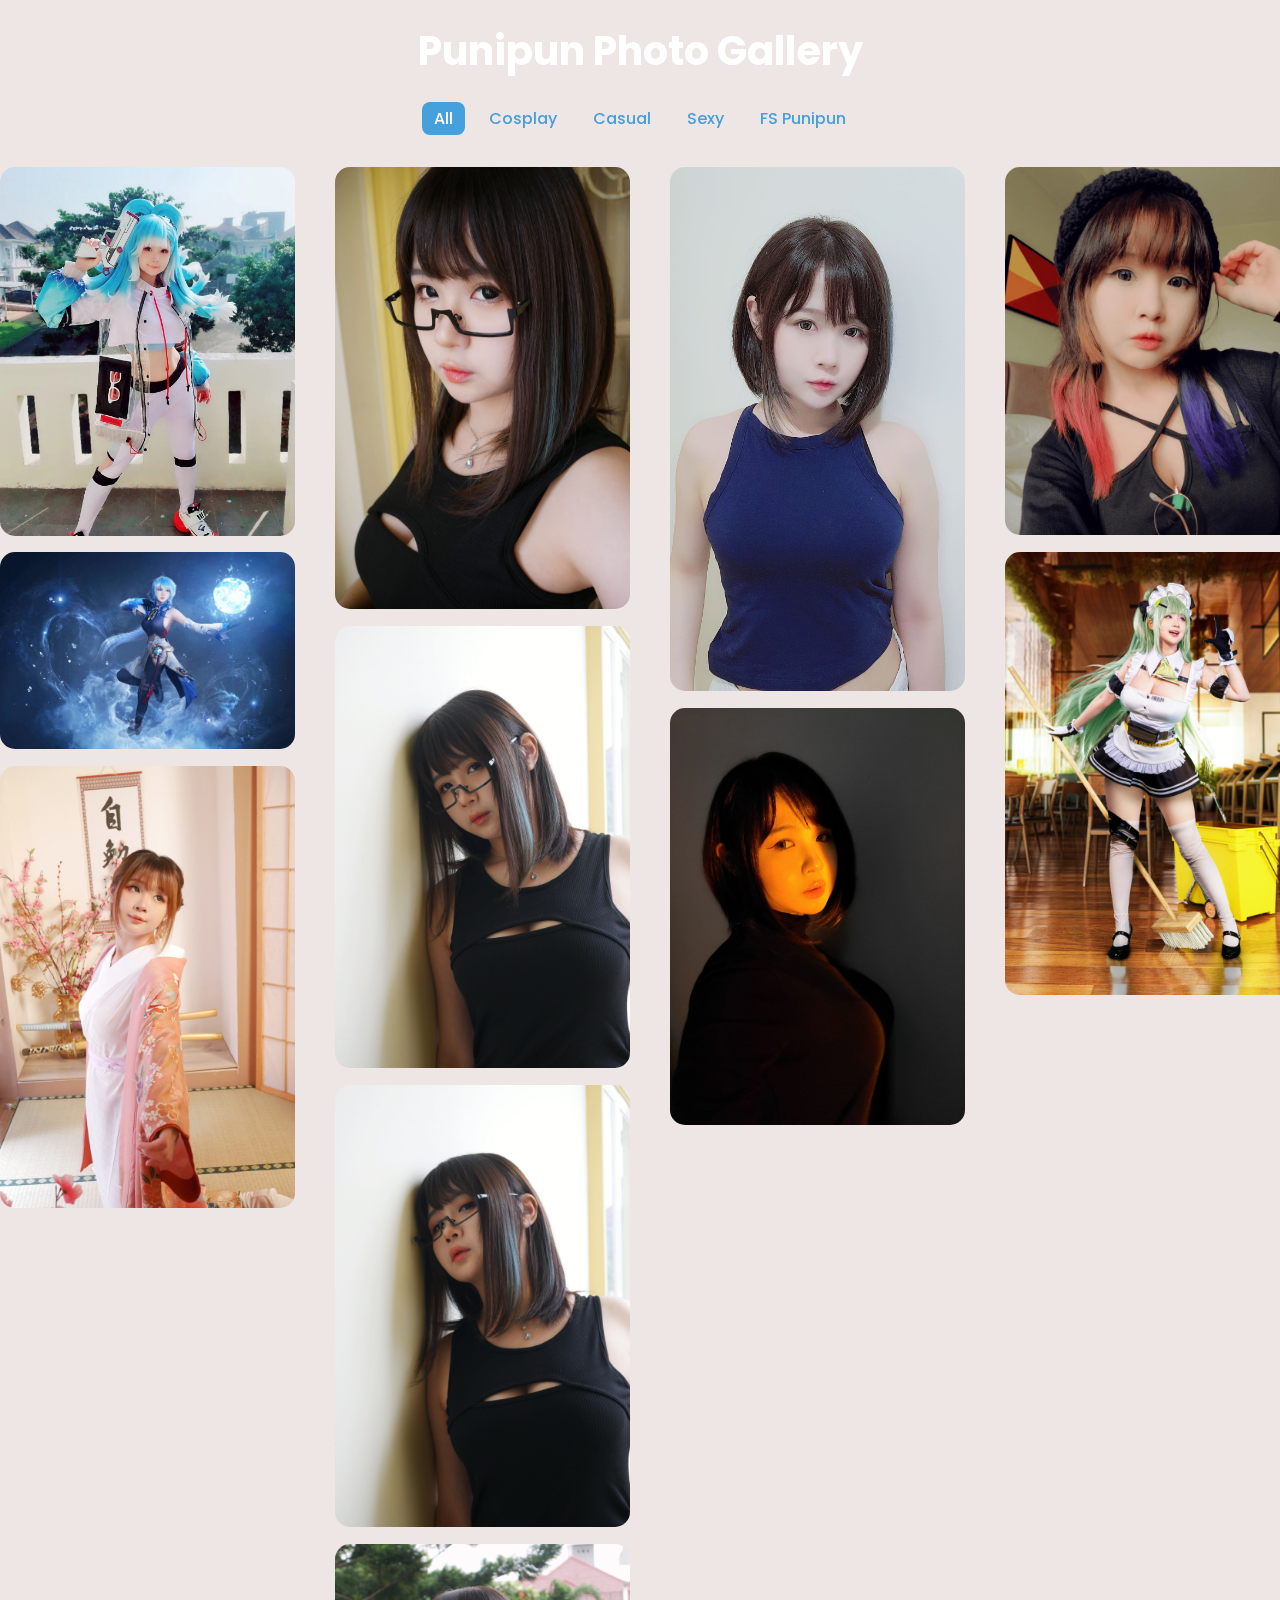
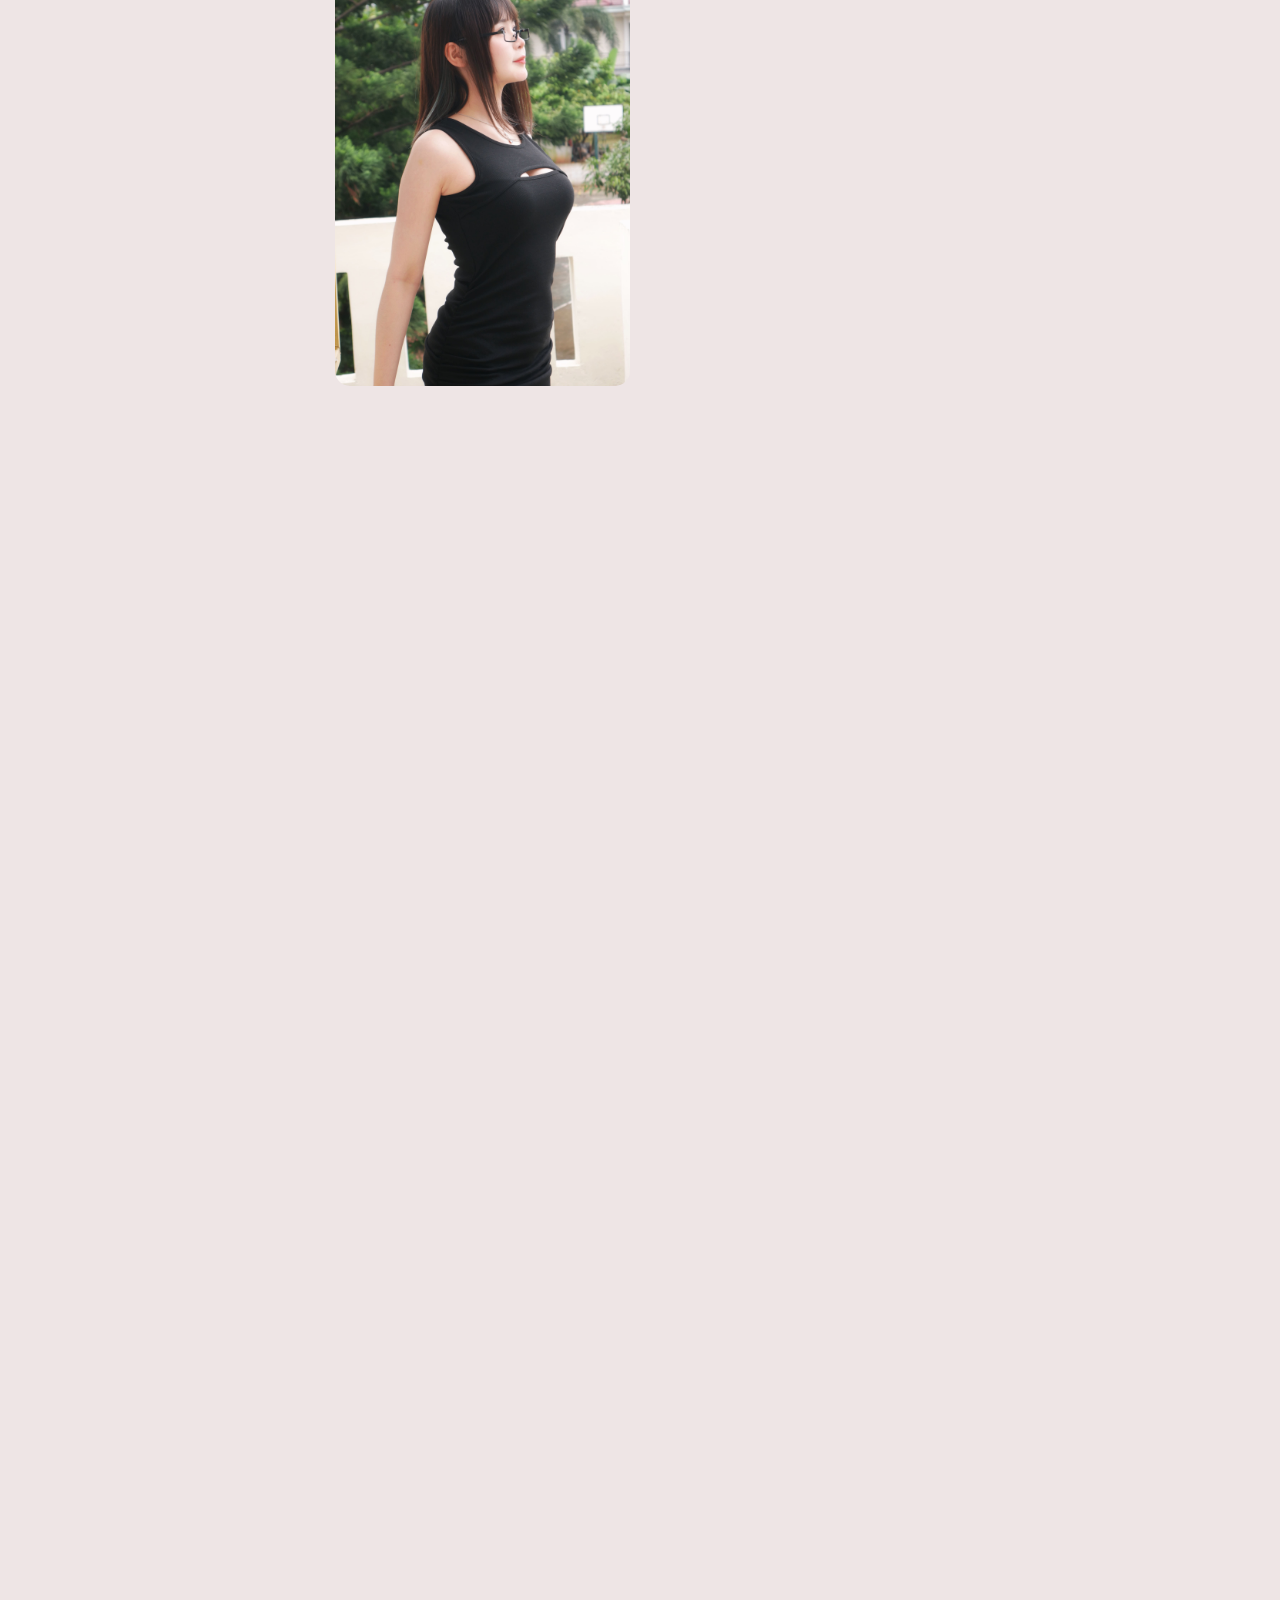
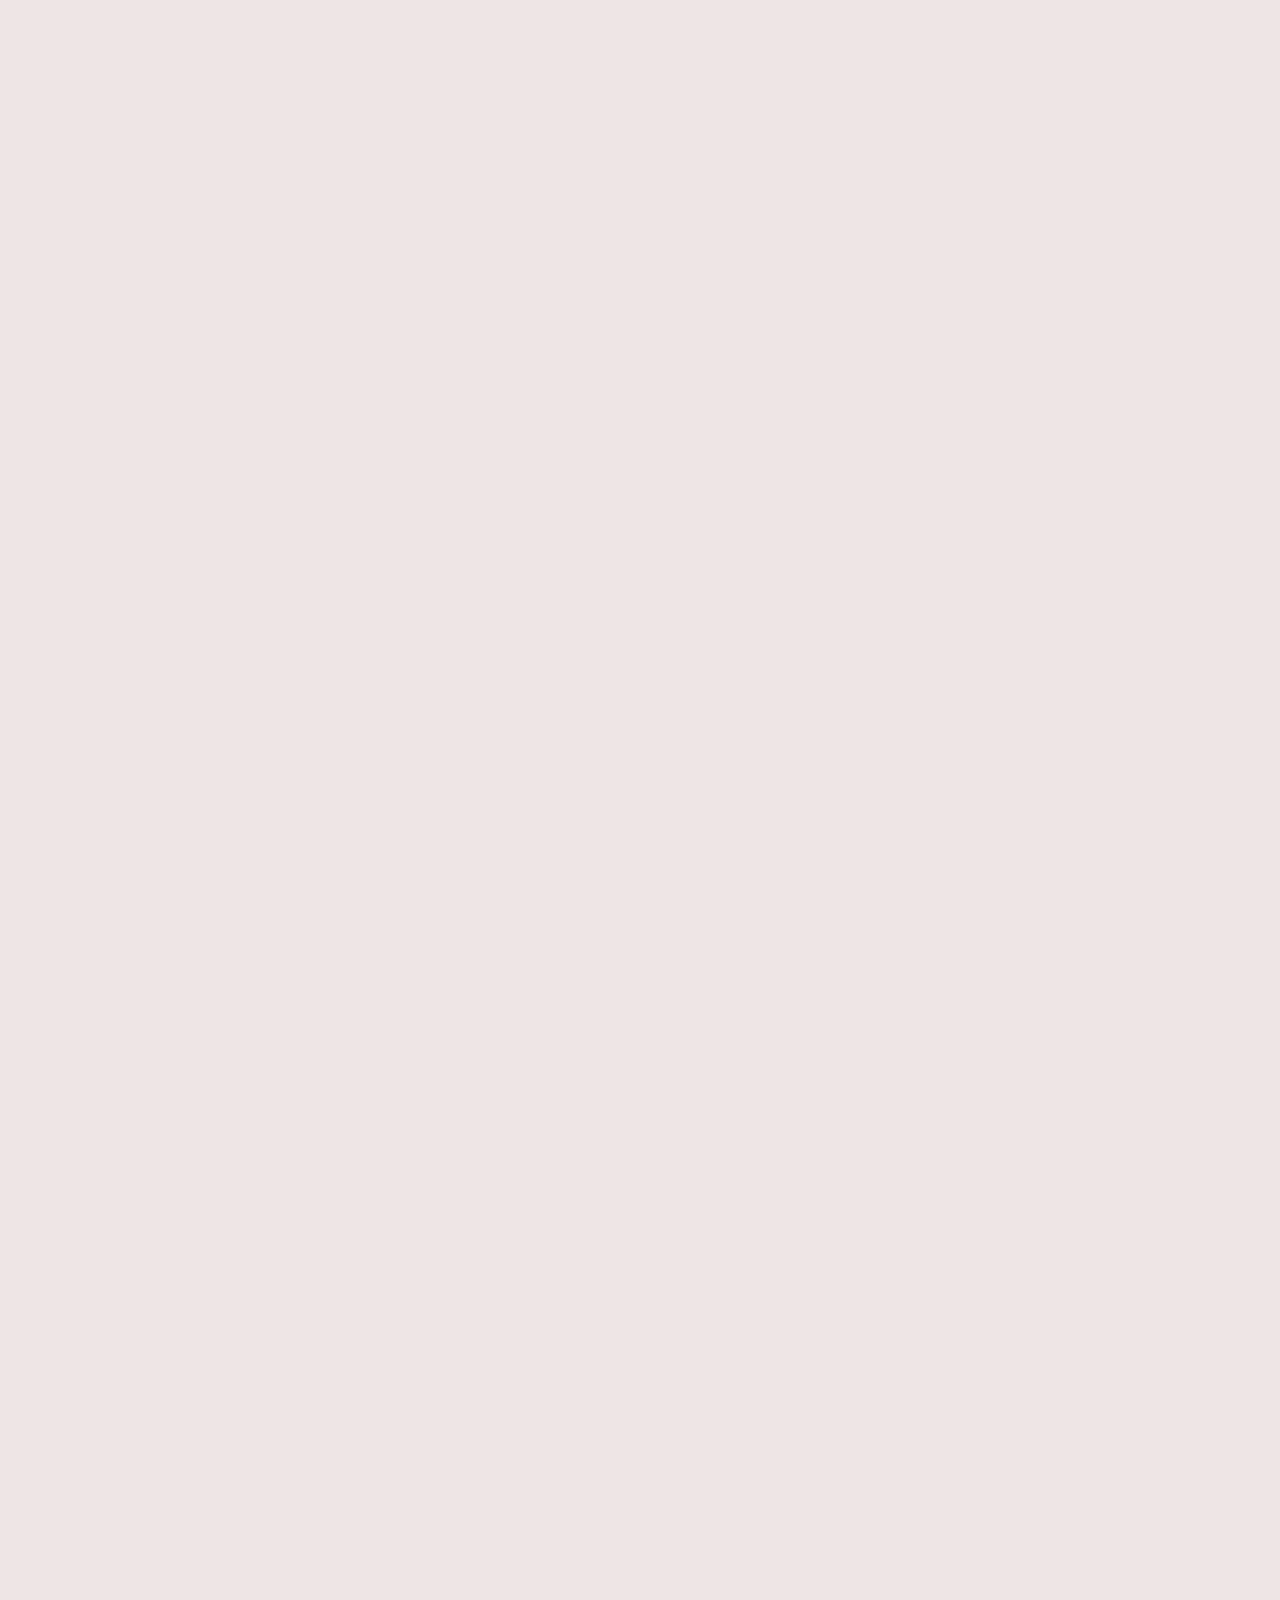
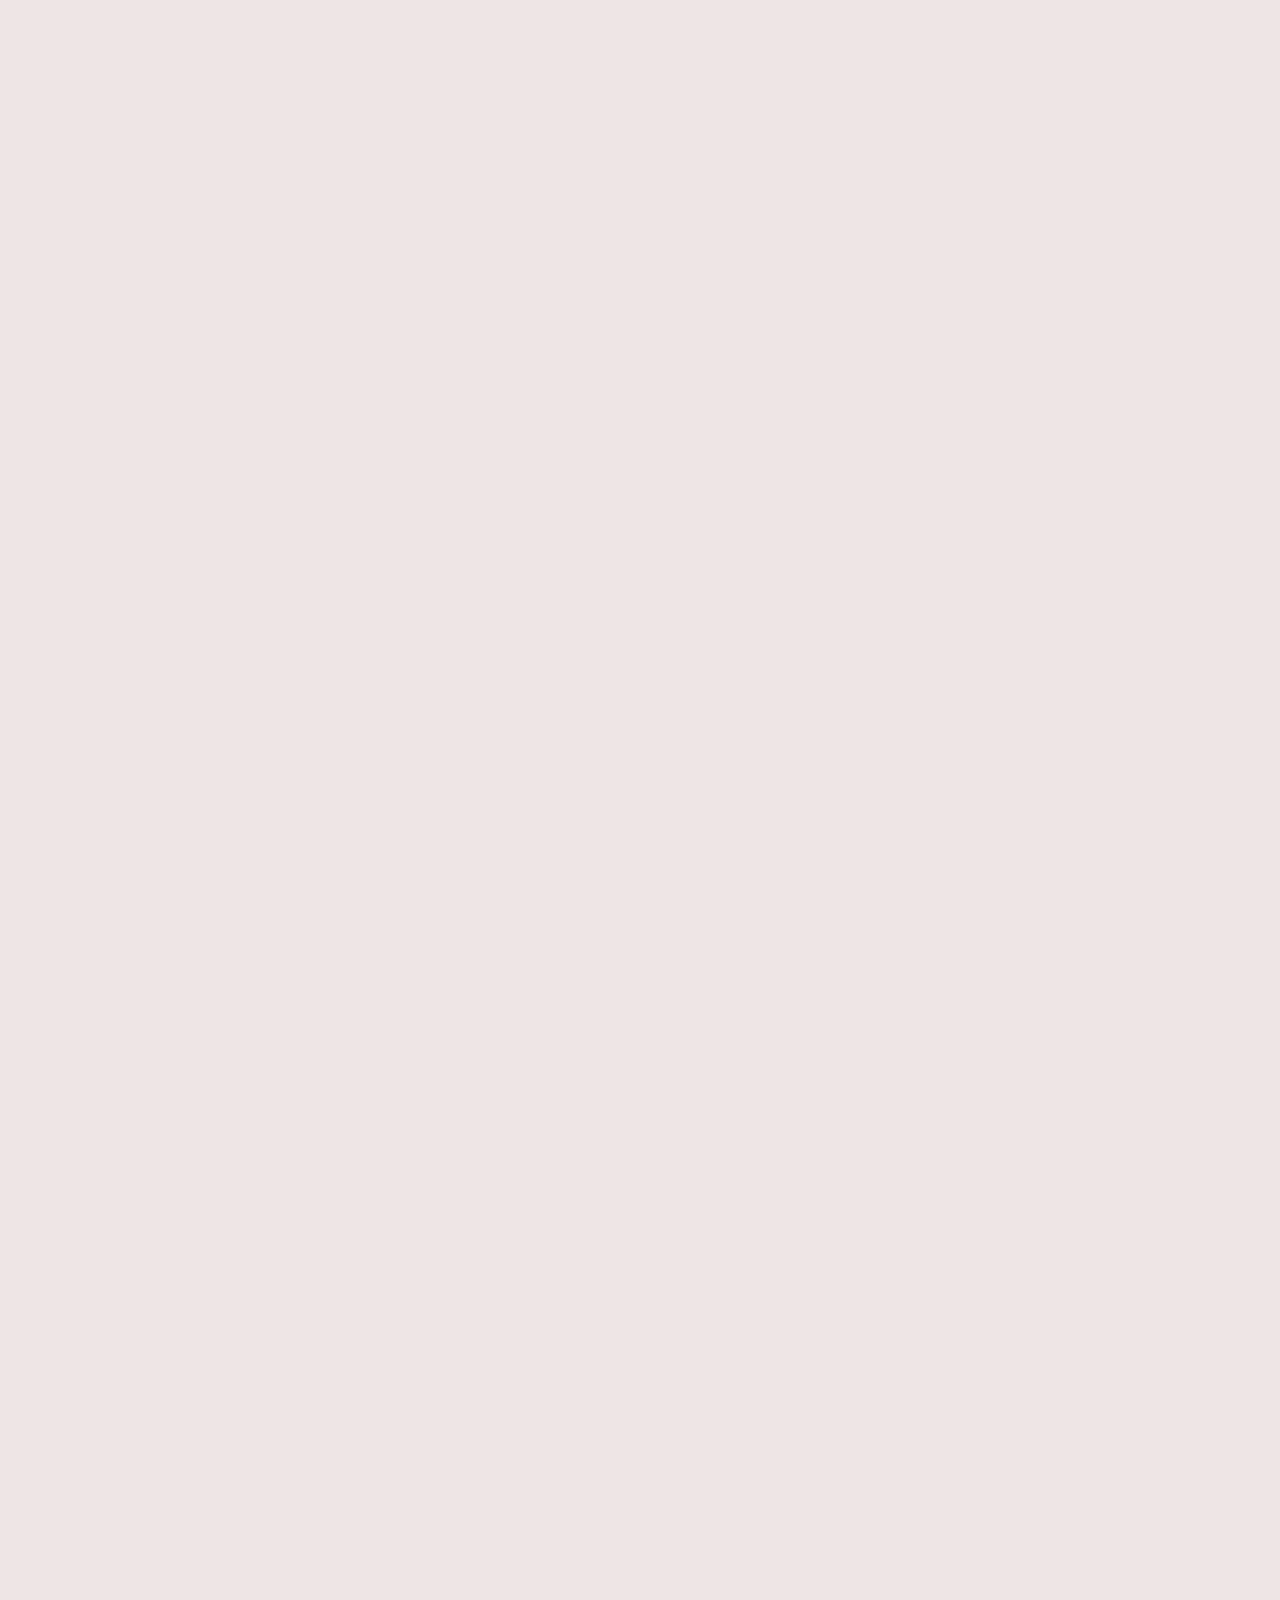
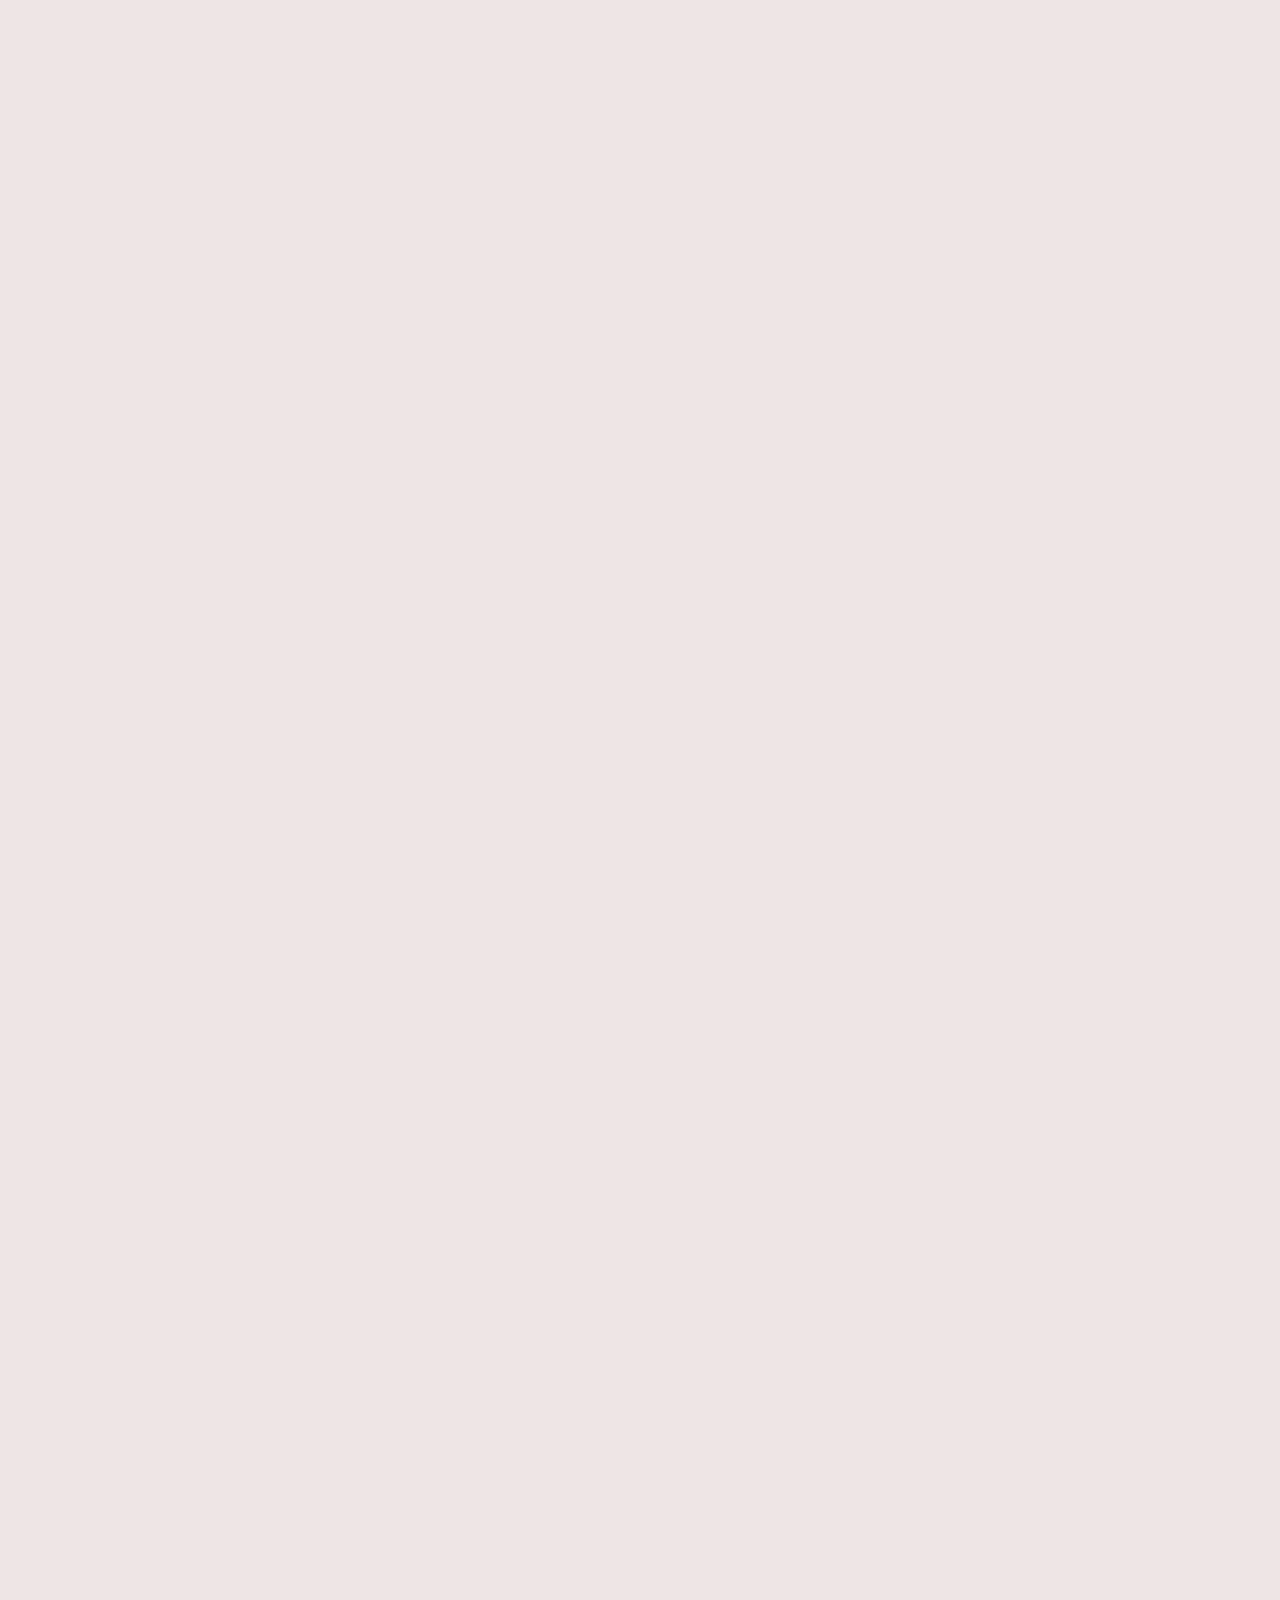
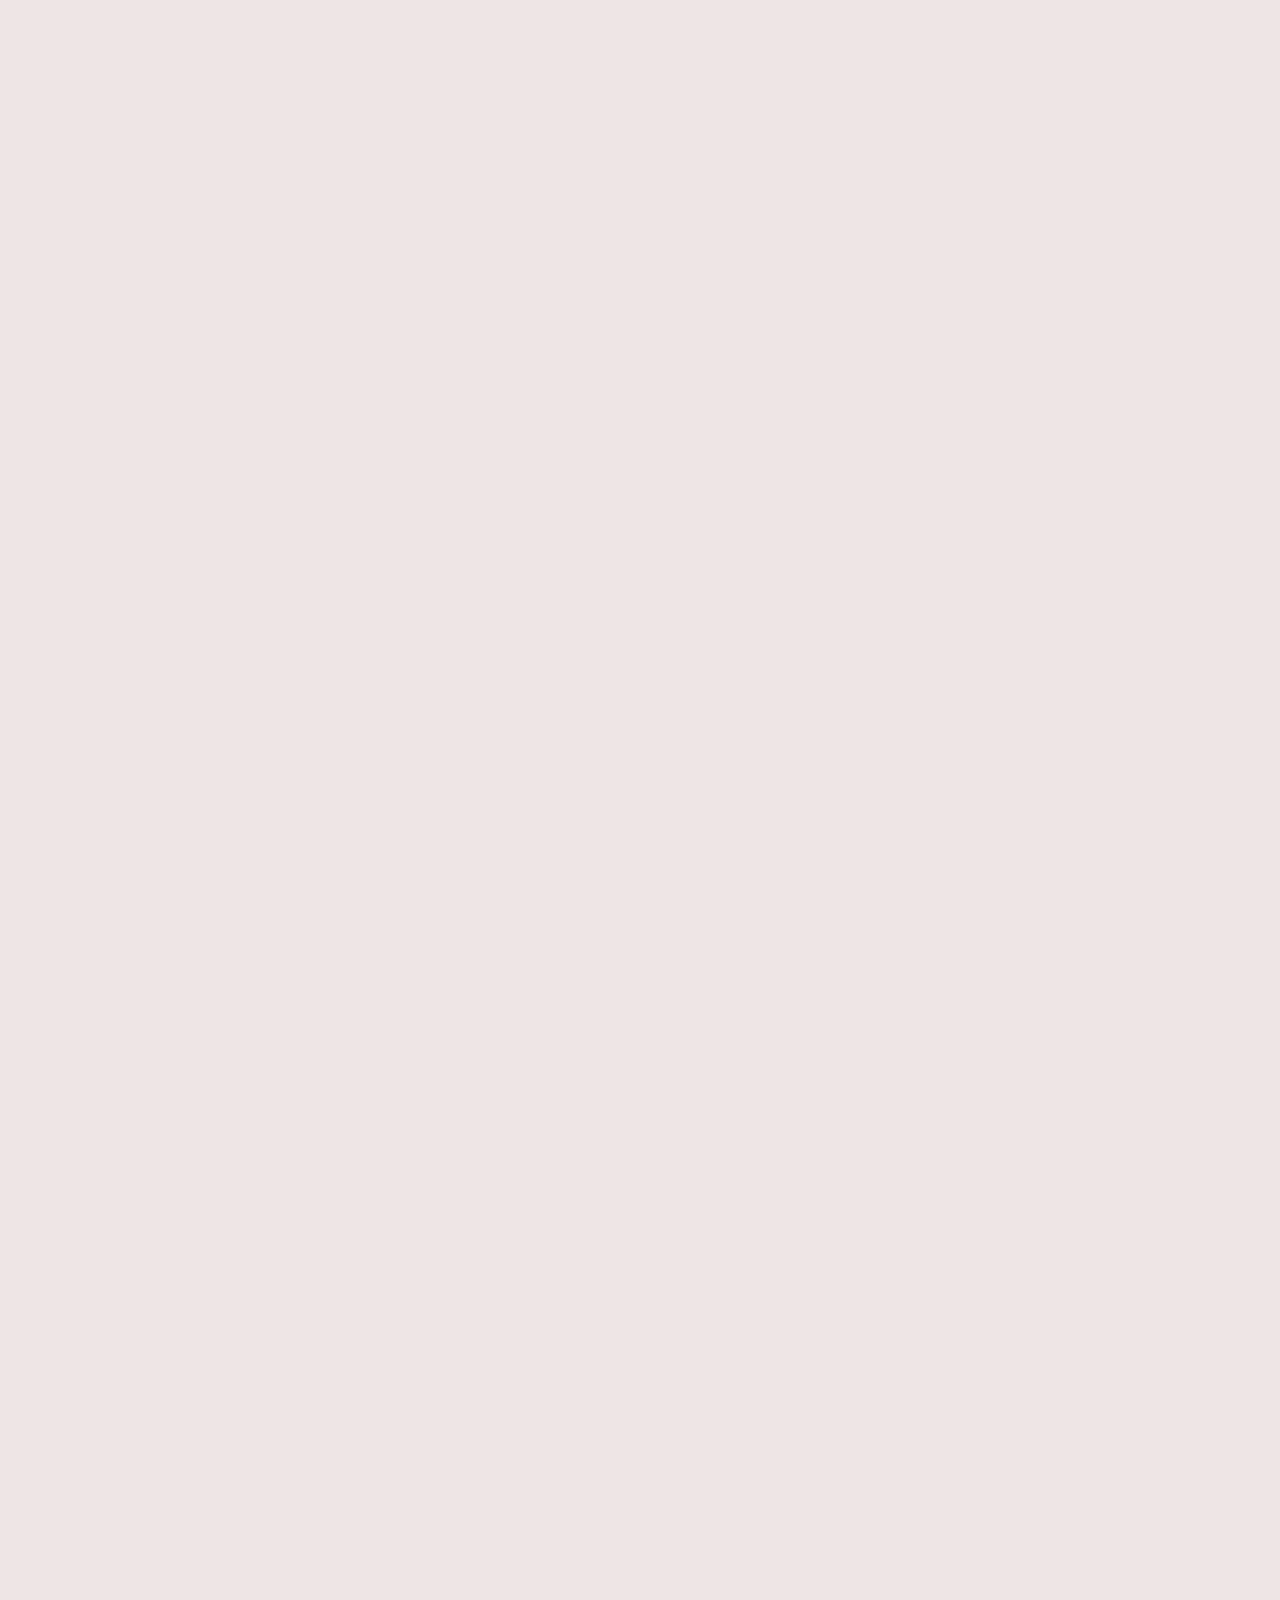
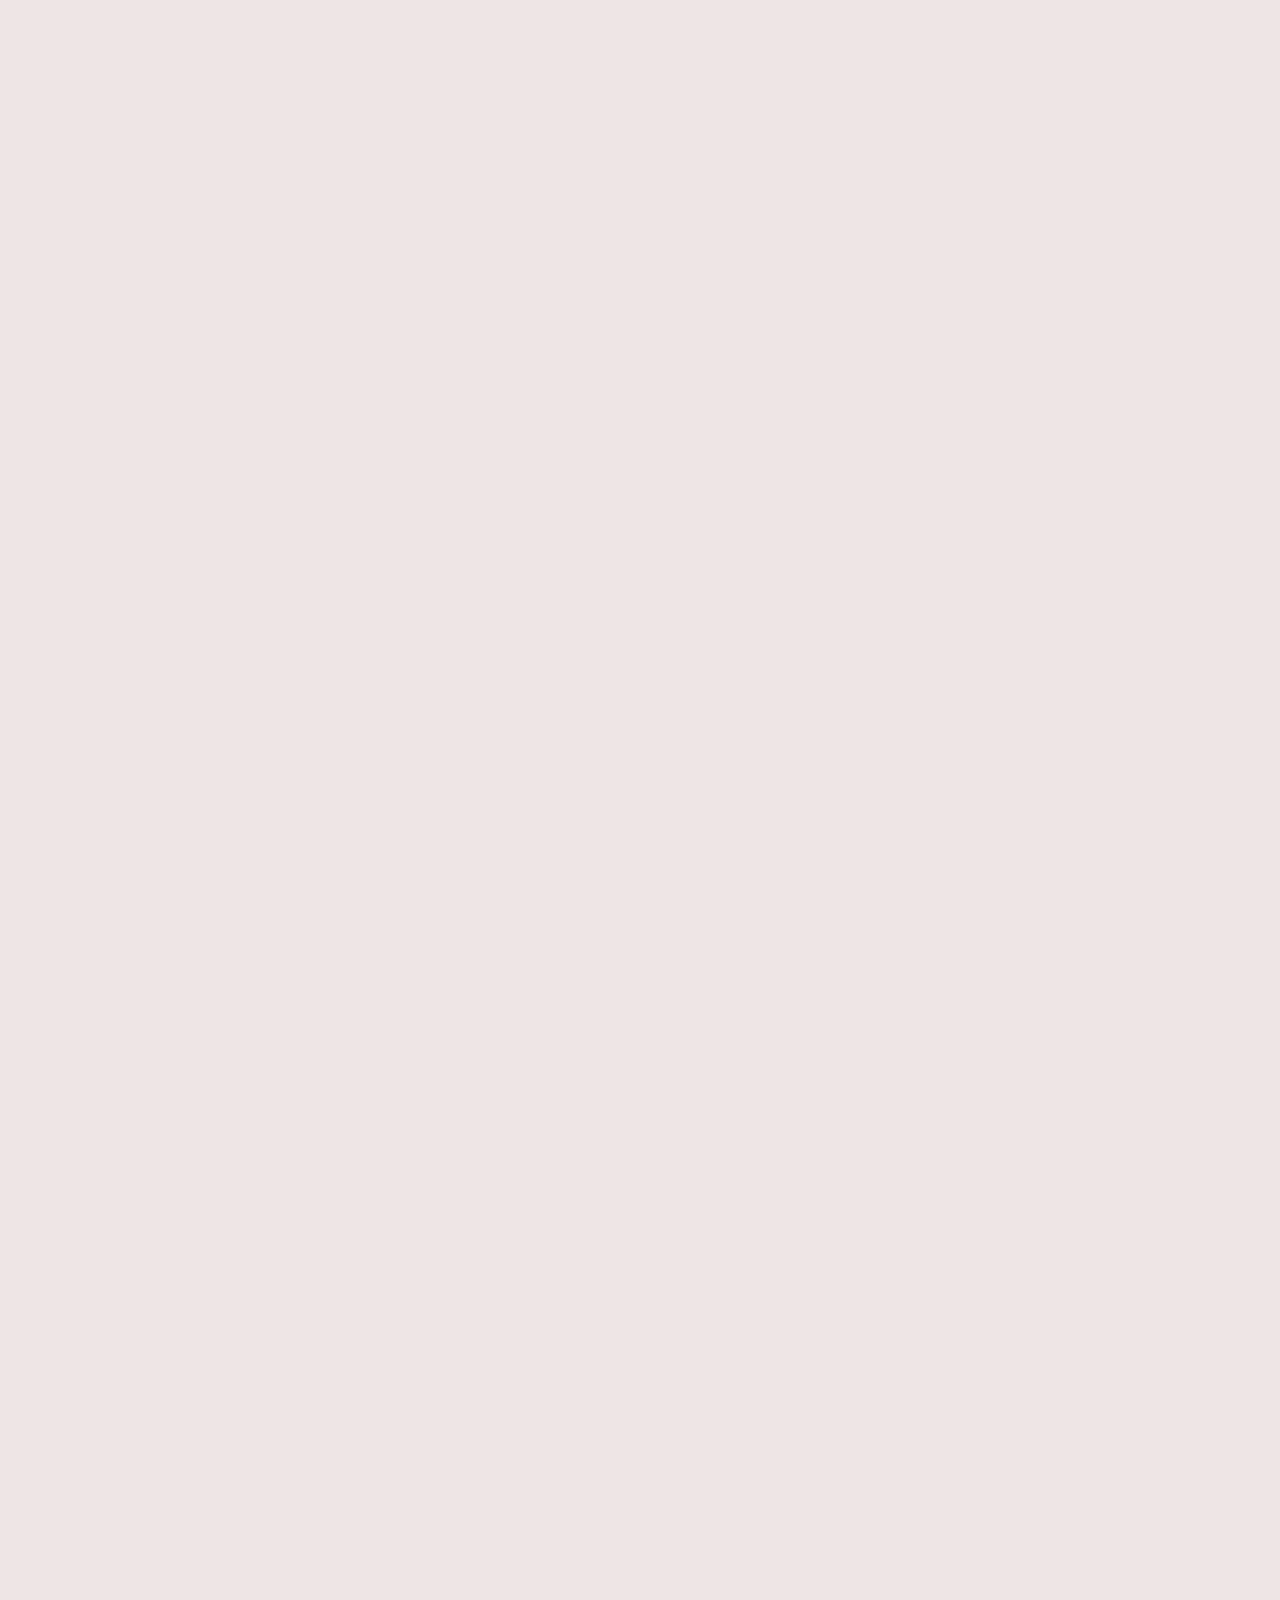
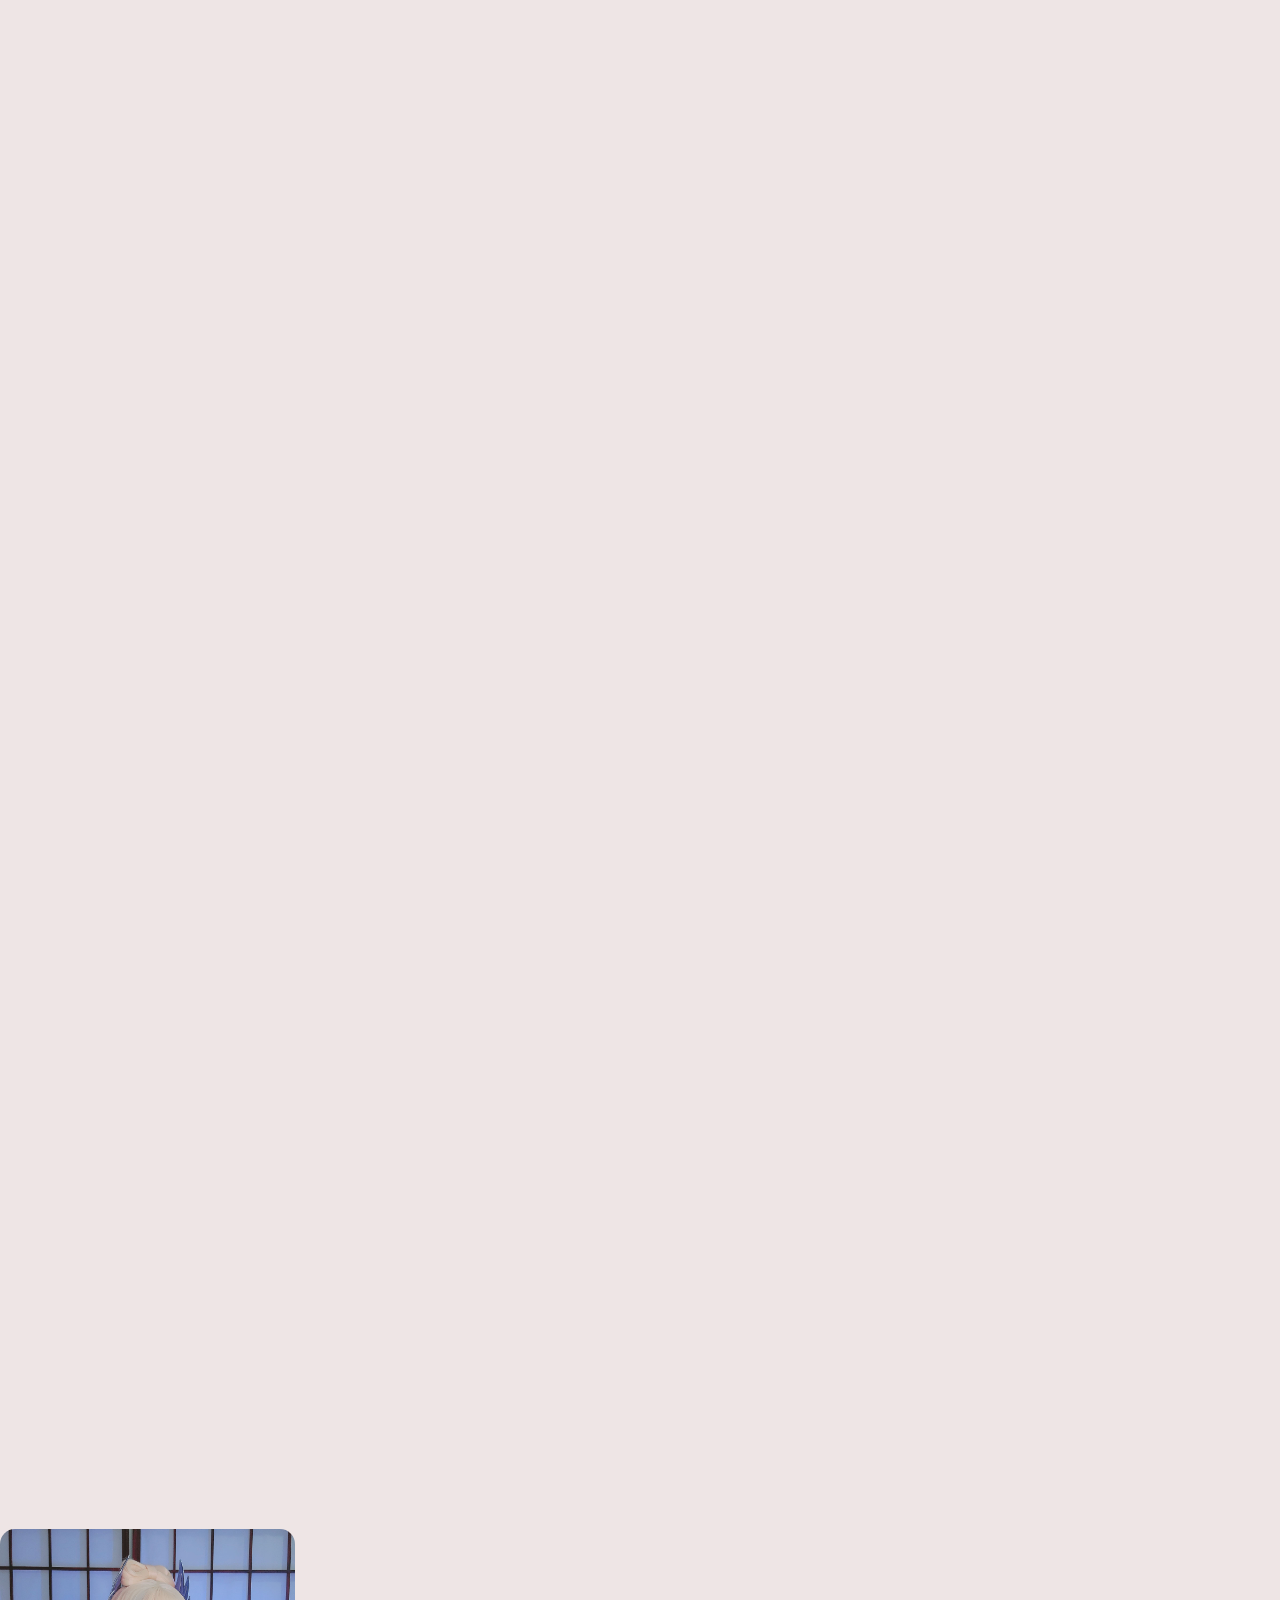
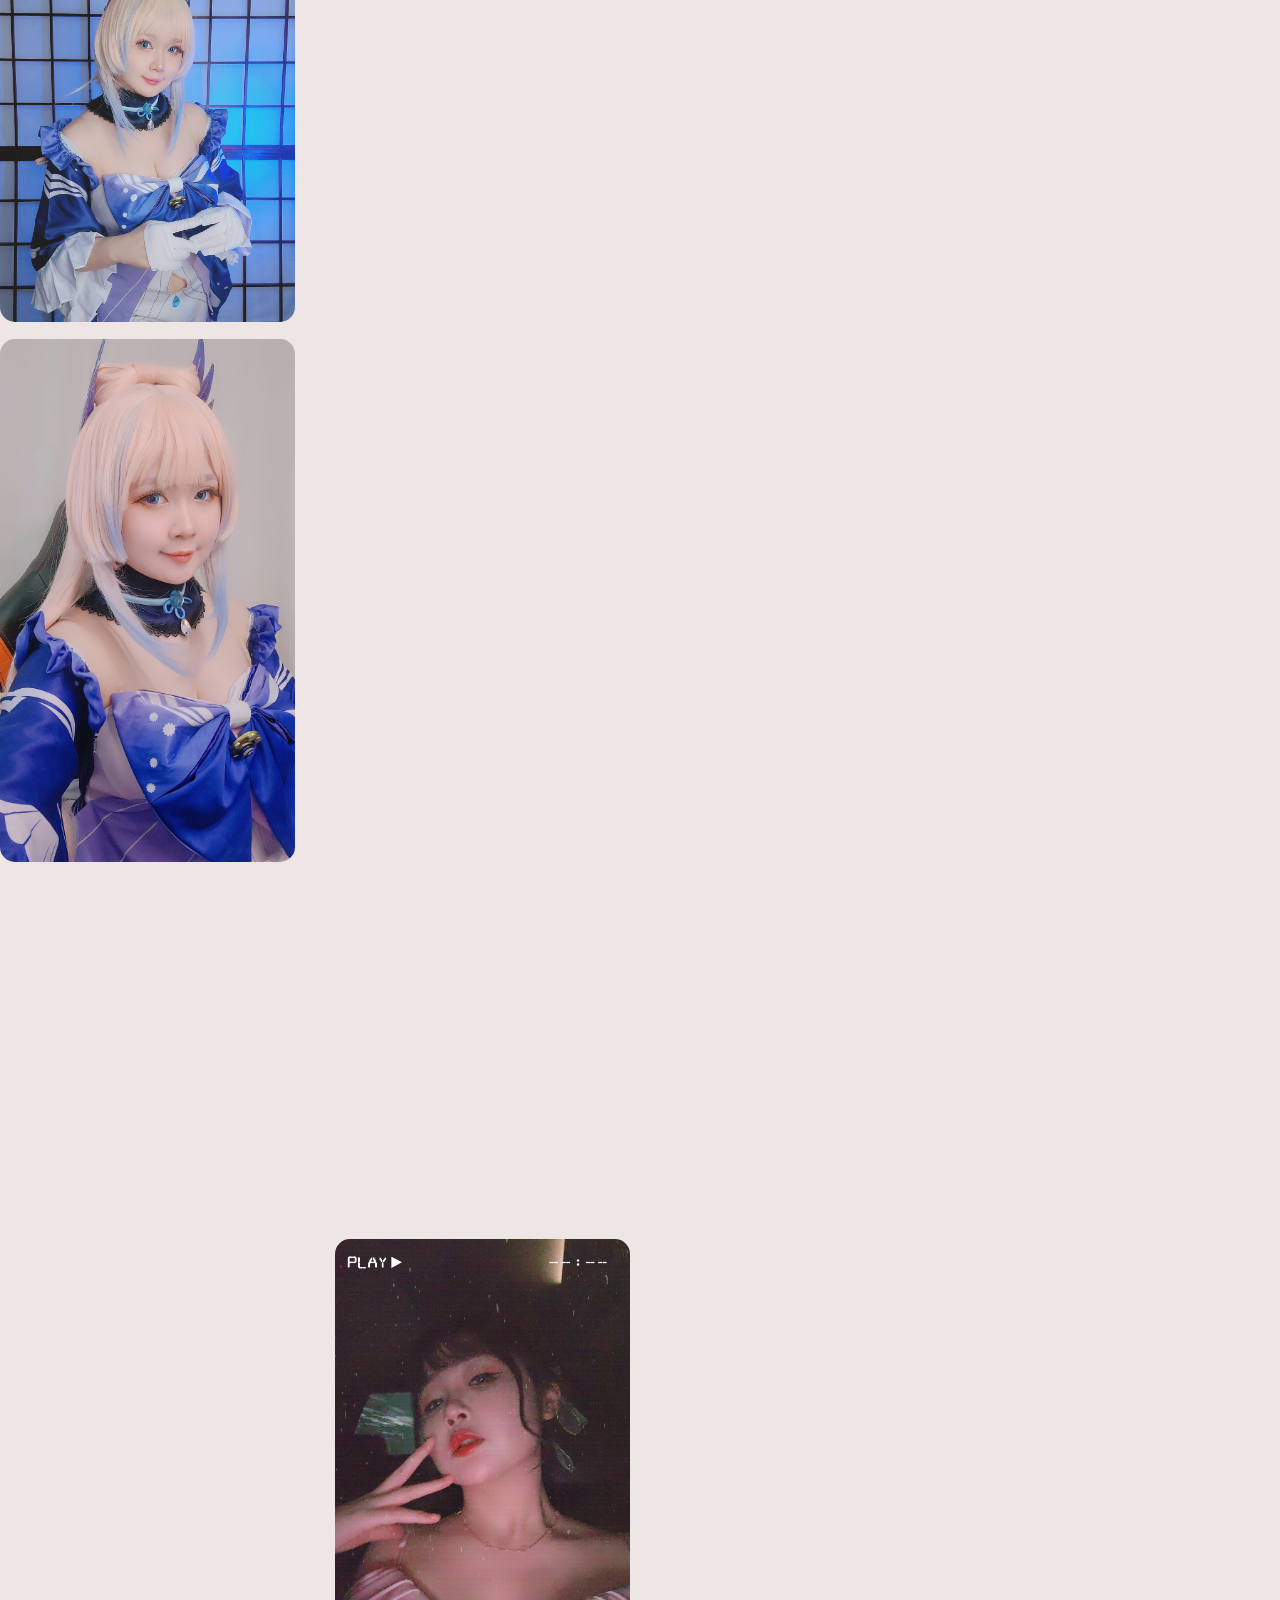
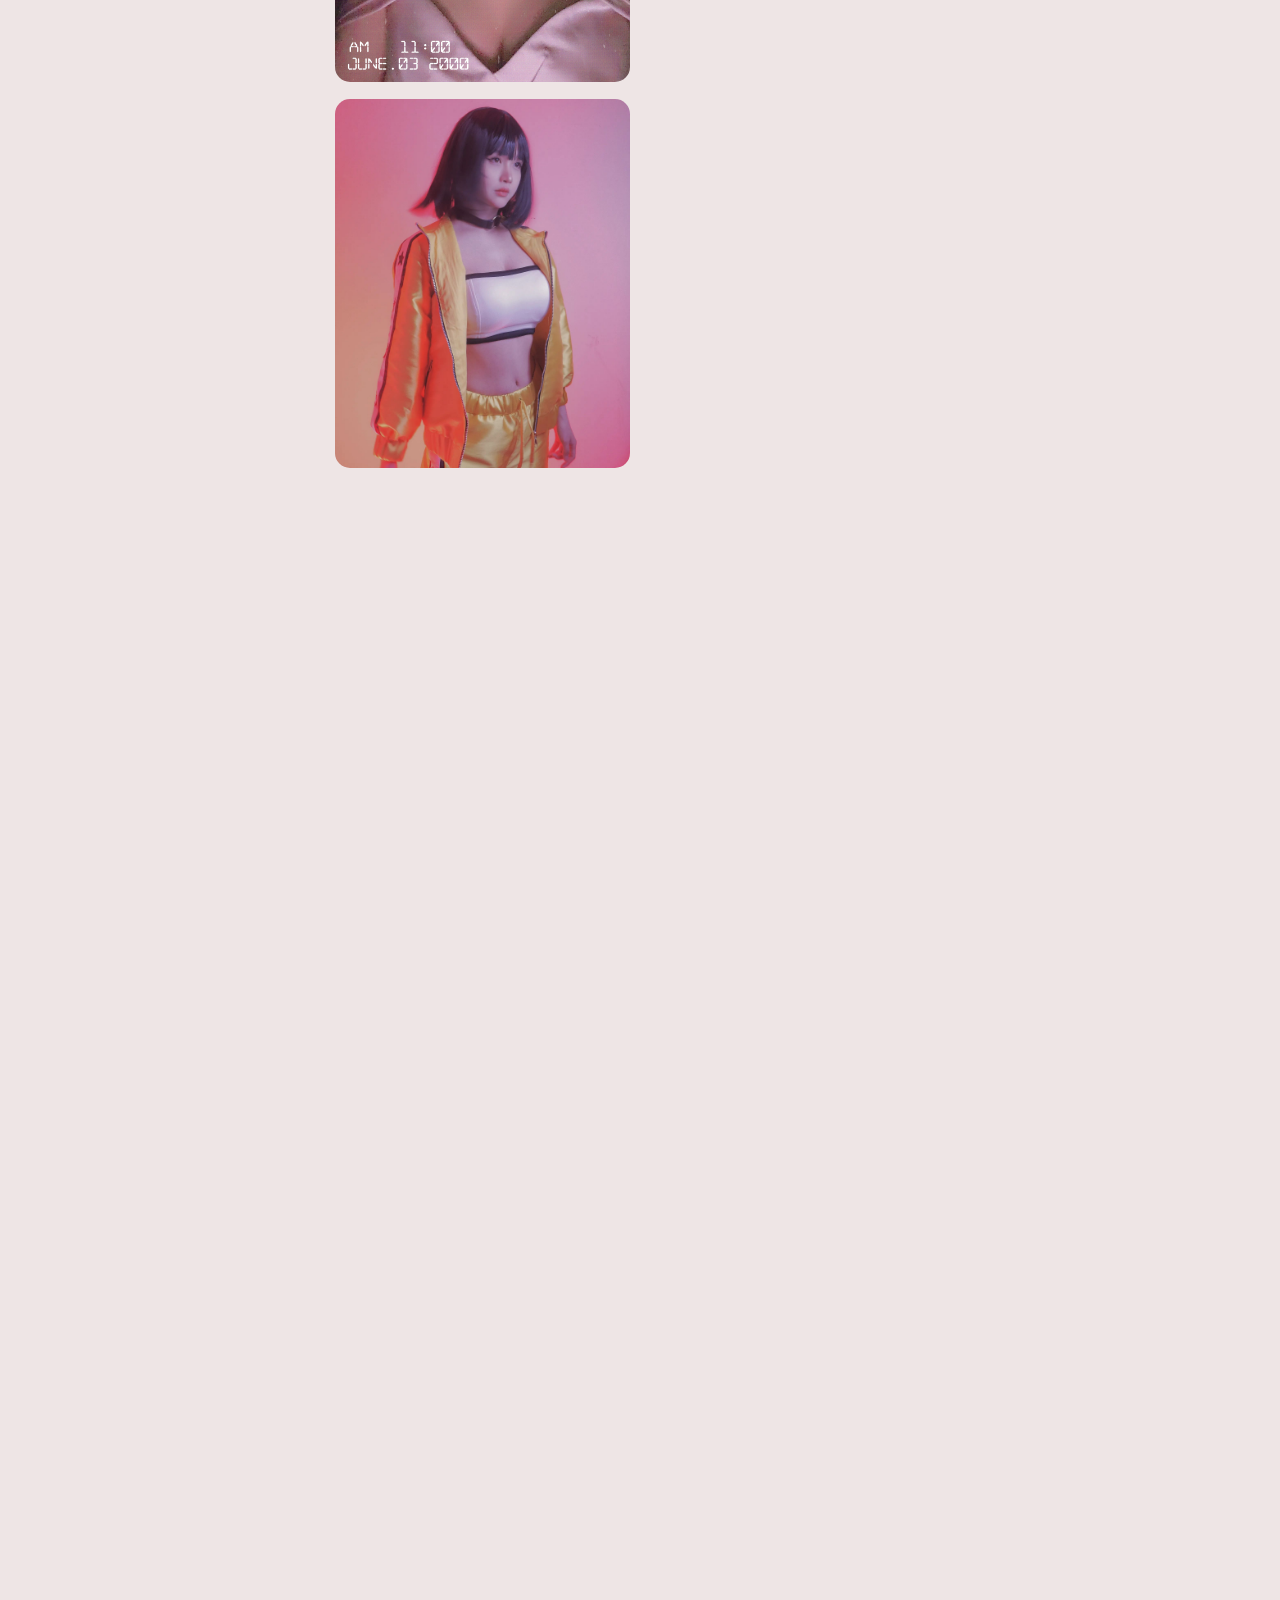
==== commit c3e5aaa2: "test tambah gambar" ====
--- a/index.html
+++ b/index.html
@@ -13,7 +13,6 @@
     <!-- CSS MAIN -->
     <link rel="stylesheet" href="assets/css/gallery.css" />
 
-    <!-- <script src="assets/js/scrollreveal.min.js"></script> -->
     <title>Punipun Photo Gallery</title>
   </head>
   <body>
@@ -25,7 +24,6 @@
       <span class="item-link" data-name="sexy">Sexy</span>
       <span class="item-link" data-name="fs">FS Punipun</span>
     </div>
-
     <div class="grid">
       <div class="grid-item" data-name="sexy" data-aos="flip-left">
         <a href="assets/img/Clarissa Punipun/Kobo Kanaeru.jpg" data-fancybox="gallery" data-caption="<h4>Kobo Kanaeru</h4><p>Clarissa Punipun</p>">
@@ -52,49 +50,424 @@
           <img src="assets/img/Clarissa Punipun/Kimono Orange 7.jpg" alt="" />
         </a>
       </div>
-      <div class="grid-item" data-name="cosplay" data-aos="flip-up">
-        <a href="assets/img/Clarissa Punipun/CosuTaku_Punipun_Ganyu 7.jpg" data-fancybox="gallery" data-caption="<h4>Ganyu(Genshin Impact)</h4><p>Clarissa Punipun</p>">
-          <img src="assets/img/Clarissa Punipun/CosuTaku_Punipun_Ganyu 7.jpg" alt="" />
-        </a>
-      </div>
-      <div class="grid-item" data-name="cosplay" data-aos="flip-up">
-        <a href="assets/img/Clarissa Punipun/CosuTaku_Punipun_Ganyu 9.jpg" data-fancybox="gallery" data-caption="<h4>Ganyu(Genshin Impact)</h4><p>Clarissa Punipun</p>">
-          <img src="assets/img/Clarissa Punipun/CosuTaku_Punipun_Ganyu 9.jpg" alt="" />
-        </a>
-      </div>
-      <div class="grid-item" data-name="cosplay" data-aos="flip-up">
-        <a href="assets/img/Clarissa Punipun/CosuTaku_Punipun_Ganyu 12.jpg" data-fancybox="gallery" data-caption="<h4>Ganyu(Genshin Impact)</h4><p>Clarissa Punipun</p>">
-          <img src="assets/img/Clarissa Punipun/CosuTaku_Punipun_Ganyu 12.jpg" alt="" />
-        </a>
-      </div>
       <div class="grid-item" data-name="casual" data-aos="flip-left">
         <a href="assets/img/Clarissa Punipun/Gothic Dress 1.jpg" data-fancybox="gallery" data-caption="<h4>Gothic Dress</h4><p>Clarissa Punipun</p>">
           <img src="assets/img/Clarissa Punipun/Gothic Dress 1.jpg" alt="" />
         </a>
       </div>
+      <div class="grid-item" data-name="cosplay" data-aos="flip-left">
+        <a href="assets/img/Clarissa Punipun/Soda Selfie 2.jpg" data-fancybox="gallery" data-caption="<h4>Valentine(NIKKE)</h4><p>Clarissa Punipun</p>">
+          <img src="assets/img/Clarissa Punipun/Soda Selfie 2.jpg" alt="" />
+        </a>
+      </div>
+      <div class="grid-item" data-name="cosplay" data-aos="flip-left">
+        <a href="assets/img/Clarissa Punipun/Layla MH 1.jpg" data-fancybox="gallery" data-caption="<h4>Layla Miss Hikari(Mobile Legends Bang bang)</h4><p>Clarissa Punipun</p>">
+          <img src="assets/img/Clarissa Punipun/Layla MH 1.jpg" alt="" />
+        </a>
+      </div>
+      <div class="grid-item" data-name="cosplay" data-aos="flip-left">
+        <a href="assets/img/Clarissa Punipun/Layla MH 3.jpg" data-fancybox="gallery" data-caption="<h4>Layla Miss Hikari(Mobile Legends Bang bang)</h4><p>Clarissa Punipun</p>">
+          <img src="assets/img/Clarissa Punipun/Layla MH 3.jpg" alt="" />
+        </a>
+      </div>
+      <div class="grid-item" data-name="cosplay" data-aos="flip-left">
+        <a href="assets/img/Clarissa Punipun/Layla MH Selfie 4.jpg" data-fancybox="gallery" data-caption="<h4>Layla Miss Hikari(Mobile Legends Bang bang)</h4><p>Clarissa Punipun</p>">
+          <img src="assets/img/Clarissa Punipun/Layla MH Selfie 4.jpg" alt="" />
+        </a>
+      </div>
+      <div class="grid-item" data-name="cosplay" data-aos="flip-left">
+        <a href="assets/img/Clarissa Punipun/Layla MH Selfie 5.jpg" data-fancybox="gallery" data-caption="<h4>Layla Miss Hikari(Mobile Legends Bang bang)</h4><p>Clarissa Punipun</p>">
+          <img src="assets/img/Clarissa Punipun/Layla MH Selfie 5.jpg" alt="" />
+        </a>
+      </div>
+      <div class="grid-item" data-name="cosplay" data-aos="flip-left">
+        <a href="assets/img/Clarissa Punipun/Kizuna Funpack.jpg" data-fancybox="gallery" data-caption="<h4>Ai Kizuna</h4><p>Clarissa Punipun</p>">
+          <img src="assets/img/Clarissa Punipun/Kizuna Funpack.jpg" alt="" />
+        </a>
+      </div>
+      <div class="grid-item" data-name="cosplay" data-aos="flip-left">
+        <a href="assets/img/Clarissa Punipun/CosuTaku_Punipun_KizunaAi_1.jpg" data-fancybox="gallery" data-caption="<h4>Ai Kizuna</h4><p>Clarissa Punipun</p>">
+          <img src="assets/img/Clarissa Punipun/CosuTaku_Punipun_KizunaAi_1.jpg" alt="" />
+        </a>
+      </div>
+      <div class="grid-item" data-name="cosplay" data-aos="flip-left">
+        <a href="assets/img/Clarissa Punipun/CosuTaku_Punipun_KizunaAi_2.jpg" data-fancybox="gallery" data-caption="<h4>Ai Kizuna</h4><p>Clarissa Punipun</p>">
+          <img src="assets/img/Clarissa Punipun/CosuTaku_Punipun_KizunaAi_2.jpg" alt="" />
+        </a>
+      </div>
+      <div class="grid-item" data-name="cosplay" data-aos="flip-left">
+        <a href="assets/img/Clarissa Punipun/CosuTaku_Punipun_KizunaAi_3.jpg" data-fancybox="gallery" data-caption="<h4>Ai Kizuna</h4><p>Clarissa Punipun</p>">
+          <img src="assets/img/Clarissa Punipun/CosuTaku_Punipun_KizunaAi_3.jpg" alt="" />
+        </a>
+      </div>
+      <div class="grid-item" data-name="cosplay" data-aos="flip-left">
+        <a href="assets/img/Clarissa Punipun/CosuTaku_Punipun_KizunaAi_5.jpg" data-fancybox="gallery" data-caption="<h4>Ai Kizuna</h4><p>Clarissa Punipun</p>">
+          <img src="assets/img/Clarissa Punipun/CosuTaku_Punipun_KizunaAi_5.jpg" alt="" />
+        </a>
+      </div>
+      <div class="grid-item" data-name="cosplay" data-aos="flip-left">
+        <a href="assets/img/Clarissa Punipun/Kizuna Ai 6.jpg" data-fancybox="gallery" data-caption="<h4>Ai Kizuna</h4><p>Clarissa Punipun</p>">
+          <img src="assets/img/Clarissa Punipun/Kizuna Ai 6.jpg" alt="" />
+        </a>
+      </div>
+      <div class="grid-item" data-name="cosplay" data-aos="flip-left">
+        <a href="assets/img/Clarissa Punipun/Marin 1.jpg" data-fancybox="gallery" data-caption="<h4>Marin Kitagawa(My Dress up Darling)</h4><p>Clarissa Punipun</p>">
+          <img src="assets/img/Clarissa Punipun/Marin 1.jpg" alt="" />
+        </a>
+      </div>
+      <div class="grid-item" data-name="cosplay" data-aos="flip-left">
+        <a href="assets/img/Clarissa Punipun/Marin 2.jpg" data-fancybox="gallery" data-caption="<h4>Marin Kitagawa(My Dress up Darling)</h4><p>Clarissa Punipun</p>">
+          <img src="assets/img/Clarissa Punipun/Marin 2.jpg" alt="" />
+        </a>
+      </div>
+      <div class="grid-item" data-name="cosplay" data-aos="flip-left">
+        <a href="assets/img/Clarissa Punipun/Marin Selfie 1.jpg" data-fancybox="gallery" data-caption="<h4>Marin Kitagawa(My Dress up Darling)</h4><p>Clarissa Punipun</p>">
+          <img src="assets/img/Clarissa Punipun/Marin Selfie 1.jpg" alt="" />
+        </a>
+      </div>
+      <div class="grid-item" data-name="cosplay" data-aos="flip-left">
+        <a href="assets/img/Clarissa Punipun/Marin Selfie 2.jpg" data-fancybox="gallery" data-caption="<h4>Marin Kitagawa(My Dress up Darling)</h4><p>Clarissa Punipun</p>">
+          <img src="assets/img/Clarissa Punipun/Marin Selfie 2.jpg" alt="" />
+        </a>
+      </div>
+      <div class="grid-item" data-name="cosplay" data-aos="flip-left">
+        <a href="assets/img/Clarissa Punipun/Marin Selfie 3.jpg" data-fancybox="gallery" data-caption="<h4>Marin Kitagawa(My Dress up Darling)</h4><p>Clarissa Punipun</p>">
+          <img src="assets/img/Clarissa Punipun/Marin Selfie 3.jpg" alt="" />
+        </a>
+      </div>
+      <div class="grid-item" data-name="cosplay" data-aos="flip-left">
+        <a href="assets/img/Clarissa Punipun/Shizuku-tan 5.jpg" data-fancybox="gallery" data-caption="<h4>Shizuku-tan(My Dress up Darling)</h4><p>Clarissa Punipun</p>">
+          <img src="assets/img/Clarissa Punipun/Shizuku-tan 5.jpg" alt="" />
+        </a>
+      </div>
+      <div class="grid-item" data-name="casual" data-aos="flip-left">
+        <a href="assets/img/Clarissa Punipun/Kimono Orange 4.jpg" data-fancybox="gallery" data-caption="<h4>Kimono Orange</h4><p>Clarissa Punipun</p>">
+          <img src="assets/img/Clarissa Punipun/Kimono Orange 4.jpg" alt="" />
+        </a>
+      </div>
+      <div class="grid-item" data-name="casual" data-aos="flip-left">
+        <a href="assets/img/Clarissa Punipun/Kimono Orange 5.jpg" data-fancybox="gallery" data-caption="<h4>Kimono Orange</h4><p>Clarissa Punipun</p>">
+          <img src="assets/img/Clarissa Punipun/Kimono Orange 5.jpg" alt="" />
+        </a>
+      </div>
+      <div class="grid-item" data-name="casual" data-aos="flip-left">
+        <a href="assets/img/Clarissa Punipun/Kimono Orange 6.jpg" data-fancybox="gallery" data-caption="<h4>Kimono Orange</h4><p>Clarissa Punipun</p>">
+          <img src="assets/img/Clarissa Punipun/Kimono Orange 6.jpg" alt="" />
+        </a>
+      </div>
       <div class="grid-item" data-name="casual" data-aos="flip-left">
         <a href="assets/img/Clarissa Punipun/Gothic Dress 2.jpg" data-fancybox="gallery" data-caption="<h4>Gothic Dress</h4><p>Clarissa Punipun</p>">
           <img src="assets/img/Clarissa Punipun/Gothic Dress 2.jpg" alt="" />
         </a>
       </div>
+      <div class="grid-item" data-name="cosplay" data-aos="flip-left">
+        <a href="assets/img/Clarissa Punipun/Layla MH 4.jpg" data-fancybox="gallery" data-caption="<h4>Layla Miss Hikari(Mobile Legends Bang bang)</h4><p>Clarissa Punipun</p>">
+          <img src="assets/img/Clarissa Punipun/Layla MH 4.jpg" alt="" />
+        </a>
+      </div>
+      <div class="grid-item" data-name="cosplay" data-aos="flip-left">
+        <a href="assets/img/Clarissa Punipun/Layla MH Selfie 6.jpg" data-fancybox="gallery" data-caption="<h4>Layla Miss Hikari (Mobile Legends Bang bang)</h4><p>Clarissa Punipun</p>">
+          <img src="assets/img/Clarissa Punipun/Layla MH Selfie 6.jpg" alt="" />
+        </a>
+      </div>
+      <div class="grid-item" data-name="cosplay" data-aos="flip-left">
+        <a href="assets/img/Clarissa Punipun/Layla MH Selfie 3.jpg" data-fancybox="gallery" data-caption="<h4>Layla Miss Hikari (Mobile Legends Bang bang)</h4><p>Clarissa Punipun</p>">
+          <img src="assets/img/Clarissa Punipun/Layla MH Selfie 3.jpg" alt="" />
+        </a>
+      </div>
+      <div class="grid-item" data-name="cosplay" data-aos="flip-right">
+        <a href="assets/img/Clarissa Punipun/Kokomi 3.jpg" data-fancybox="gallery" data-caption="<h4>Kokomi(Genshin Impact)</h4><p>Clarissa Punipun</p>">
+          <img src="assets/img/Clarissa Punipun/Kokomi 3.jpg" alt="" />
+        </a>
+      </div>
+      <div class="grid-item" data-name="cosplay" data-aos="flip-right">
+        <a href="assets/img/Clarissa Punipun/Kokomi 8.jpg" data-fancybox="gallery" data-caption="<h4>Kokomi(Genshin Impact)</h4><p>Clarissa Punipun</p>">
+          <img src="assets/img/Clarissa Punipun/Kokomi 8.jpg" alt="" />
+        </a>
+      </div>
+      <div class="grid-item" data-name="cosplay" data-aos="flip-right">
+        <a href="assets/img/Clarissa Punipun/Layla MH 2.jpg" data-fancybox="gallery" data-caption="<h4>Layla Miss Hikari (Mobile Legends Bang bang)</h4><p>Clarissa Punipun</p>">
+          <img src="assets/img/Clarissa Punipun/Layla MH 2.jpg" alt="" />
+        </a>
+      </div>
+      <div class="grid-item" data-name="cosplay" data-aos="flip-right">
+        <a href="assets/img/Clarissa Punipun/Layla MH Selfie 1.jpg" data-fancybox="gallery" data-caption="<h4>Layla Miss Hikari (Mobile Legends Bang bang)</h4><p>Clarissa Punipun</p>">
+          <img src="assets/img/Clarissa Punipun/Layla MH Selfie 1.jpg" alt="" />
+        </a>
+      </div>
+      <div class="grid-item" data-name="cosplay" data-aos="flip-right">
+        <a href="assets/img/Clarissa Punipun/Layla MH Selfie 2.jpg" data-fancybox="gallery" data-caption="<h4>Layla Miss Hikari (Mobile Legends Bang bang)</h4><p>Clarissa Punipun</p>">
+          <img src="assets/img/Clarissa Punipun/Layla MH Selfie 2.jpg" alt="" />
+        </a>
+      </div>
+      <div class="grid-item" data-name="cosplay" data-aos="flip-right">
+        <a href="assets/img/Clarissa Punipun/Kokomi 4.jpg" data-fancybox="gallery" data-caption="<h4>Kokomi(Genshin Impact)</h4><p>Clarissa Punipun</p>">
+          <img src="assets/img/Clarissa Punipun/Kokomi 4.jpg" alt="" />
+        </a>
+      </div>
+      <div class="grid-item" data-name="cosplay" data-aos="flip-right">
+        <a href="assets/img/Clarissa Punipun/Kokomi 6.jpg" data-fancybox="gallery" data-caption="<h4>Kokomi(Genshin Impact)</h4><p>Clarissa Punipun</p>">
+          <img src="assets/img/Clarissa Punipun/Kokomi 6.jpg" alt="" />
+        </a>
+      </div>
+      <div class="grid-item" data-name="cosplay" data-aos="flip-right">
+        <a href="assets/img/Clarissa Punipun/Kokomi 7.jpg" data-fancybox="gallery" data-caption="<h4>Kokomi(Genshin Impact)</h4><p>Clarissa Punipun</p>">
+          <img src="assets/img/Clarissa Punipun/Kokomi 7.jpg" alt="" />
+        </a>
+      </div>
+      <div class="grid-item" data-name="cosplay" data-aos="flip-right">
+        <a href="assets/img/Clarissa Punipun/Kashima.jpg" data-fancybox="gallery" data-caption="<h4>Kashima</h4><p>Clarissa Punipun</p>">
+          <img src="assets/img/Clarissa Punipun/Kashima.jpg" alt="" />
+        </a>
+      </div>
+      <div class="grid-item" data-name="cosplay" data-aos="flip-right">
+        <a href="assets/img/Clarissa Punipun/Soda 3.jpg" data-fancybox="gallery" data-caption="<h4>Valentine(NIKKE)</h4><p>Clarissa Punipun</p>">
+          <img src="assets/img/Clarissa Punipun/Soda 3.jpg" alt="" />
+        </a>
+      </div>
+      <div class="grid-item" data-name="fs" data-aos="flip-right">
+        <a href="assets/img/Clarissa Punipun/Kobo Kimono.jpg" data-fancybox="gallery" data-caption="<h4> Punipun Mei 2023(Kobo Kimono)</h4><p>Clarissa Punipun</p>">
+          <img src="assets/img/Clarissa Punipun/Kobo Kimono.jpg" alt="" />
+        </a>
+      </div>
+      <div class="grid-item" data-name="cosplay" data-aos="flip-right">
+        <a href="assets/img/Clarissa Punipun/Shizuku-tan 1.jpg" data-fancybox="gallery" data-caption="<h4>Shizuku(My Dress up Darling)</h4><p>Clarissa Punipun</p>">
+          <img src="assets/img/Clarissa Punipun/Shizuku-tan 1.jpg" alt="" />
+        </a>
+      </div>
+      <div class="grid-item" data-name="cosplay" data-aos="flip-right">
+        <a href="assets/img/Clarissa Punipun/Shizuku-tan 8.jpg" data-fancybox="gallery" data-caption="<h4>Shizuku(My Dress up Darling)</h4><p>Clarissa Punipun</p>">
+          <img src="assets/img/Clarissa Punipun/Shizuku-tan 8.jpg" alt="" />
+        </a>
+      </div>
+      <div class="grid-item" data-name="fs" data-aos="flip-right">
+        <a href="assets/img/Clarissa Punipun/Hoshino Ruby(Oshi no ko).jpg" data-fancybox="gallery" data-caption="<h4> Punipun Juli 2023(Ruby Hoshino)</h4><p>Clarissa Punipun</p>">
+          <img src="assets/img/Clarissa Punipun/Hoshino Ruby(Oshi no ko).jpg" alt="" />
+        </a>
+      </div>
+      <div class="grid-item" data-name="fs" data-aos="flip-right">
+        <a href="assets/img/Clarissa Punipun/Akanae(Oshi no ko).jpg" data-fancybox="gallery" data-caption="<h4> Punipun Juni 2023(Akane Kurokawa)</h4><p>Clarissa Punipun</p>">
+          <img src="assets/img/Clarissa Punipun/Akanae(Oshi no ko).jpg" alt="" />
+        </a>
+      </div>
+      <div class="grid-item" data-name="cosplay" data-aos="flip-right">
+        <a href="assets/img/Clarissa Punipun/Soda Selfie 8.jpg" data-fancybox="gallery" data-caption="<h4>Valentine(NIKKE)</h4><p>Clarissa Punipun</p>">
+          <img src="assets/img/Clarissa Punipun/Soda Selfie 8.jpg" alt="" />
+        </a>
+      </div>
+      <div class="grid-item" data-name="cosplay" data-aos="flip-right">
+        <a href="assets/img/Clarissa Punipun/Kobo Kimono 1.jpg" data-fancybox="gallery" data-caption="<h4>Kobo Kimono</h4><p>Clarissa Punipun</p>">
+          <img src="assets/img/Clarissa Punipun/Kobo Kimono 1.jpg" alt="" />
+        </a>
+      </div>
+      <div class="grid-item" data-name="cosplay" data-aos="flip-right">
+        <a href="assets/img/Clarissa Punipun/Kobo Kimono 2.jpg" data-fancybox="gallery" data-caption="<h4>Kobo Kimono</h4><p>Clarissa Punipun</p>">
+          <img src="assets/img/Clarissa Punipun/Kobo Kimono 2.jpg" alt="" />
+        </a>
+      </div>
+      <div class="grid-item" data-name="fs" data-aos="flip-right">
+        <a href="assets/img/Clarissa Punipun/2B(Nier Automata).jpg" data-fancybox="gallery" data-caption="<h4> Punipun Agustus 2023(2B Nier Automata)</h4><p>Clarissa Punipun</p>">
+          <img src="assets/img/Clarissa Punipun/2B(Nier Automata).jpg" alt="" />
+        </a>
+      </div>
+      <div class="grid-item" data-name="casual" data-aos="flip-up">
+        <a href="assets/img/Clarissa Punipun/Gold 2.jpg" data-fancybox="gallery" data-caption="<h4> Dress</h4><p>Clarissa Punipun</p>">
+          <img src="assets/img/Clarissa Punipun/Gold 2.jpg" alt="" />
+        </a>
+      </div>
+      <div class="grid-item" data-name="casual" data-aos="flip-up">
+        <a href="assets/img/Clarissa Punipun/Gold 3.jpg" data-fancybox="gallery" data-caption="<h4> Dress</h4><p>Clarissa Punipun</p>">
+          <img src="assets/img/Clarissa Punipun/Gold 3.jpg" alt="" />
+        </a>
+      </div>
+      <div class="grid-item" data-name="casual" data-aos="flip-up">
+        <a href="assets/img/Clarissa Punipun/Gold 1.jpg" data-fancybox="gallery" data-caption="<h4> Dress</h4><p>Clarissa Punipun</p>">
+          <img src="assets/img/Clarissa Punipun/Gold 1.jpg" alt="" />
+        </a>
+      </div>
+      <div class="grid-item" data-name="casual" data-aos="flip-up">
+        <a href="assets/img/Clarissa Punipun/Gold 4.jpg" data-fancybox="gallery" data-caption="<h4> Dress</h4><p>Clarissa Punipun</p>">
+          <img src="assets/img/Clarissa Punipun/Gold 4.jpg" alt="" />
+        </a>
+      </div>
+      <div class="grid-item" data-name="casual" data-aos="flip-up">
+        <a href="assets/img/Clarissa Punipun/Gold 5.jpg" data-fancybox="gallery" data-caption="<h4> Dress</h4><p>Clarissa Punipun</p>">
+          <img src="assets/img/Clarissa Punipun/Gold 5.jpg" alt="" />
+        </a>
+      </div>
+      <div class="grid-item" data-name="casual" data-aos="flip-up">
+        <a href="assets/img/Clarissa Punipun/Gold 6.jpg" data-fancybox="gallery" data-caption="<h4> Dress</h4><p>Clarissa Punipun</p>">
+          <img src="assets/img/Clarissa Punipun/Gold 6.jpg" alt="" />
+        </a>
+      </div>
+      <div class="grid-item" data-name="casual" data-aos="flip-up">
+        <a href="assets/img/Clarissa Punipun/MBD 5.jpg" data-fancybox="gallery" data-caption="<h4>Black Dress</h4><p>Clarissa Punipun</p>">
+          <img src="assets/img/Clarissa Punipun/MBD 5.jpg" alt="" />
+        </a>
+      </div>
+      <div class="grid-item" data-name="casual" data-aos="flip-up">
+        <a href="assets/img/Clarissa Punipun/MBD 1.jpg" data-fancybox="gallery" data-caption="<h4>Black Dress</h4><p>Clarissa Punipun</p>">
+          <img src="assets/img/Clarissa Punipun/MBD 1.jpg" alt="" />
+        </a>
+      </div>
+      <div class="grid-item" data-name="casual" data-aos="flip-up">
+        <a href="assets/img/Clarissa Punipun/MBD 2.jpg" data-fancybox="gallery" data-caption="<h4>Black Dress</h4><p>Clarissa Punipun</p>">
+          <img src="assets/img/Clarissa Punipun/MBD 2.jpg" alt="" />
+        </a>
+      </div>
+      <div class="grid-item" data-name="casual" data-aos="flip-up">
+        <a href="assets/img/Clarissa Punipun/MBD 3.jpg" data-fancybox="gallery" data-caption="<h4>Black Dress</h4><p>Clarissa Punipun</p>">
+          <img src="assets/img/Clarissa Punipun/MBD 3.jpg" alt="" />
+        </a>
+      </div>
+      <div class="grid-item" data-name="casual" data-aos="flip-up">
+        <a href="assets/img/Clarissa Punipun/MBD 4.jpg" data-fancybox="gallery" data-caption="<h4>Black Dress</h4><p>Clarissa Punipun</p>">
+          <img src="assets/img/Clarissa Punipun/MBD 4.jpg" alt="" />
+        </a>
+      </div>
+      <div class="grid-item" data-name="casual" data-aos="flip-up">
+        <a href="assets/img/Clarissa Punipun/MBD 6.jpg" data-fancybox="gallery" data-caption="<h4>Black Dress</h4><p>Clarissa Punipun</p>">
+          <img src="assets/img/Clarissa Punipun/MBD 6.jpg" alt="" />
+        </a>
+      </div>
+      <div class="grid-item" data-name="casual" data-aos="flip-up">
+        <a href="assets/img/Clarissa Punipun/MBD 7.jpg" data-fancybox="gallery" data-caption="<h4>Black Dress</h4><p>Clarissa Punipun</p>">
+          <img src="assets/img/Clarissa Punipun/MBD 7.jpg" alt="" />
+        </a>
+      </div>
+      <div class="grid-item" data-name="casual" data-aos="flip-up">
+        <a href="assets/img/Clarissa Punipun/Rêver 2.jpg" data-fancybox="gallery" data-caption="<h4>Dress</h4><p>Clarissa Punipun</p>">
+          <img src="assets/img/Clarissa Punipun/Rêver 2.jpg" alt="" />
+        </a>
+      </div>
+      <div class="grid-item" data-name="casual" data-aos="flip-up">
+        <a href="assets/img/Clarissa Punipun/Rêver 1.jpg" data-fancybox="gallery" data-caption="<h4>Dress</h4><p>Clarissa Punipun</p>">
+          <img src="assets/img/Clarissa Punipun/Rêver 1.jpg" alt="" />
+        </a>
+      </div>
+      <div class="grid-item" data-name="casual" data-aos="flip-up">
+        <a href="assets/img/Clarissa Punipun/Rêver 6.jpg" data-fancybox="gallery" data-caption="<h4>Dress</h4><p>Clarissa Punipun</p>">
+          <img src="assets/img/Clarissa Punipun/Rêver 6.jpg" alt="" />
+        </a>
+      </div>
+      <div class="grid-item" data-name="cosplay" data-aos="flip-up">
+        <a href="assets/img/Clarissa Punipun/CosuTaku_Punipun_Ganyu 9.jpg" data-fancybox="gallery" data-caption="<h4>Ganyu(Genshin Impact)</h4><p>Clarissa Punipun</p>">
+          <img src="assets/img/Clarissa Punipun/CosuTaku_Punipun_Ganyu 9.jpg" alt="" />
+        </a>
+      </div>
+      <div class="grid-item" data-name="cosplay" data-aos="flip-up">
+        <a href="assets/img/Clarissa Punipun/Soda Selfie 3.jpg" data-fancybox="gallery" data-caption="<h4>Valentine(NIKKE)</h4><p>Clarissa Punipun</p>">
+          <img src="assets/img/Clarissa Punipun/Soda Selfie 3.jpg" alt="" />
+        </a>
+      </div>
+      <div class="grid-item" data-name="cosplay" data-aos="flip-up">
+        <a href="assets/img/Clarissa Punipun/Tohru Funpack.jpg" data-fancybox="gallery" data-caption="<h4>Dragon Maid</h4><p>Clarissa Punipun</p>">
+          <img src="assets/img/Clarissa Punipun/Tohru Funpack.jpg" alt="" />
+        </a>
+      </div>
+      <div class="grid-item" data-name="cosplay" data-aos="flip-up">
+        <a href="assets/img/Clarissa Punipun/Kokomi 5.jpg" data-fancybox="gallery" data-caption="<h4>Kokomi(Genshin Impact)</h4><p>Clarissa Punipun</p>">
+          <img src="assets/img/Clarissa Punipun/Kokomi 5.jpg" alt="" />
+        </a>
+      </div>
+      <div class="grid-item" data-name="cosplay" data-aos="flip-up">
+        <a href="assets/img/Clarissa Punipun/CosuTaku_Punipun_Ganyu 7.jpg" data-fancybox="gallery" data-caption="<h4>Ganyu(Genshin Impact)</h4><p>Clarissa Punipun</p>">
+          <img src="assets/img/Clarissa Punipun/CosuTaku_Punipun_Ganyu 7.jpg" alt="" />
+        </a>
+      </div>
+      <div class="grid-item" data-name="cosplay" data-aos="flip-up">
+        <a href="assets/img/Clarissa Punipun/Soda Selfie 6.jpg" data-fancybox="gallery" data-caption="<h4>Valentine(NIKKE)</h4><p>Clarissa Punipun</p>">
+          <img src="assets/img/Clarissa Punipun/Soda Selfie 6.jpg" alt="" />
+        </a>
+      </div>
+      <div class="grid-item" data-name="cosplay" data-aos="flip-up">
+        <a href="assets/img/Clarissa Punipun/Kokomi 1.jpg" data-fancybox="gallery" data-caption="<h4>Kokomi(Genshin Impact)</h4><p>Clarissa Punipun</p>">
+          <img src="assets/img/Clarissa Punipun/Kokomi 1.jpg" alt="" />
+        </a>
+      </div>
+      <div class="grid-item" data-name="cosplay" data-aos="flip-up">
+        <a href="assets/img/Clarissa Punipun/Kokomi 2.jpg" data-fancybox="gallery" data-caption="<h4>Kokomi(Genshin Impact)</h4><p>Clarissa Punipun</p>">
+          <img src="assets/img/Clarissa Punipun/Kokomi 2.jpg" alt="" />
+        </a>
+      </div>
+      <div class="grid-item" data-name="cosplay" data-aos="flip-up">
+        <a href="assets/img/Clarissa Punipun/Asuna 1.jpg" data-fancybox="gallery" data-caption="<h4>Asuna(SAO)</h4><p>Clarissa Punipun</p>">
+          <img src="assets/img/Clarissa Punipun/Asuna 1.jpg" alt="" />
+        </a>
+      </div>
+      <div class="grid-item" data-name="cosplay" data-aos="flip-up">
+        <a href="assets/img/Clarissa Punipun/Emilia.jpg" data-fancybox="gallery" data-caption="<h4>Emilia(Re:zero)</h4><p>Clarissa Punipun</p>">
+          <img src="assets/img/Clarissa Punipun/Emilia.jpg" alt="" />
+        </a>
+      </div>
+      <div class="grid-item" data-name="cosplay" data-aos="flip-up">
+        <a href="assets/img/Clarissa Punipun/Kanna.jpg" data-fancybox="gallery" data-caption="<h4>Maid Dragon</h4><p>Clarissa Punipun</p>">
+          <img src="assets/img/Clarissa Punipun/Kanna.jpg" alt="" />
+        </a>
+      </div>
+      <div class="grid-item" data-name="cosplay" data-aos="flip-up">
+        <a href="assets/img/Clarissa Punipun/Asuna 2.jpg" data-fancybox="gallery" data-caption="<h4>Asuna(SAO)</h4><p>Clarissa Punipun</p>">
+          <img src="assets/img/Clarissa Punipun/Asuna 2.jpg" alt="" />
+        </a>
+      </div>
+      <div class="grid-item" data-name="cosplay" data-aos="flip-up">
+        <a href="assets/img/Clarissa Punipun/Miyuki.jpg" data-fancybox="gallery" data-caption="<h4>Miyuki(Mahou kokou no Rettousei)</h4><p>Clarissa Punipun</p>">
+          <img src="assets/img/Clarissa Punipun/Miyuki.jpg" alt="" />
+        </a>
+      </div>
+      <div class="grid-item" data-name="cosplay" data-aos="flip-up">
+        <a href="assets/img/Clarissa Punipun/Rem 1.jpg" data-fancybox="gallery" data-caption="<h4>Rem(Re:Zero)</h4><p>Clarissa Punipun</p>">
+          <img src="assets/img/Clarissa Punipun/Rem 1.jpg" alt="" />
+        </a>
+      </div>
+      <div class="grid-item" data-name="cosplay" data-aos="flip-up">
+        <a href="assets/img/Clarissa Punipun/Rem 2.jpg" data-fancybox="gallery" data-caption="<h4>Rem(Re:Zero)</h4><p>Clarissa Punipun</p>">
+          <img src="assets/img/Clarissa Punipun/Rem 2.jpg" alt="" />
+        </a>
+      </div>
+      <div class="grid-item" data-name="cosplay" data-aos="flip-up">
+        <a href="assets/img/Clarissa Punipun/Rem 3.jpg" data-fancybox="gallery" data-caption="<h4>Rem(Re:Zero)</h4><p>Clarissa Punipun</p>">
+          <img src="assets/img/Clarissa Punipun/Rem 3.jpg" alt="" />
+        </a>
+      </div>
+      <div class="grid-item" data-name="cosplay" data-aos="flip-up">
+        <a href="assets/img/Clarissa Punipun/CosuTaku_Punipun_Ganyu 12.jpg" data-fancybox="gallery" data-caption="<h4>Ganyu(Genshin Impact)</h4><p>Clarissa Punipun</p>">
+          <img src="assets/img/Clarissa Punipun/CosuTaku_Punipun_Ganyu 12.jpg" alt="" />
+        </a>
+      </div>
+      <div class="grid-item" data-name="fs" data-aos="flip-up">
+        <a href="assets/img/Clarissa Punipun/Ranka Lee(Macross Frontier).jpg" data-fancybox="gallery" data-caption="<h4> Punipun September 2023(Ranka Lee)</h4><p>Clarissa Punipun</p>">
+          <img src="assets/img/Clarissa Punipun/Ranka Lee(Macross Frontier).jpg" alt="" />
+        </a>
+      </div>
+      <div class="grid-item" data-name="casual" data-aos="flip-up">
+        <a href="assets/img/Clarissa Punipun/Kimono Orange 3.jpg" data-fancybox="gallery" data-caption="<h4>Kimono Orange</h4><p>Clarissa Punipun</p>">
+          <img src="assets/img/Clarissa Punipun/Kimono Orange 3.jpg" alt="" />
+        </a>
+      </div>
+      <div class="grid-item" data-name="casual" data-aos="flip-up">
+        <a href="assets/img/Clarissa Punipun/Kimono Orange 8.jpg" data-fancybox="gallery" data-caption="<h4>Kimono Orange</h4><p>Clarissa Punipun</p>">
+          <img src="assets/img/Clarissa Punipun/Kimono Orange 8.jpg" alt="" />
+        </a>
+      </div>
       <div class="grid-item" data-name="cosplay" data-aos="flip-up">
         <a href="assets/img/Clarissa Punipun/Cardcaptor Sakura 1.jpg" data-fancybox="gallery" data-caption="<h4>Cardcaptor Sakura</h4><p>Clarissa Punipun</p>">
           <img src="assets/img/Clarissa Punipun/Cardcaptor Sakura 1.jpg" alt="" />
         </a>
       </div>
+      <div class="grid-item" data-name="casual" data-aos="flip-up">
+        <a href="assets/img/Clarissa Punipun/Kimono Orange 9.jpg" data-fancybox="gallery" data-caption="<h4>Kimono Orange</h4><p>Clarissa Punipun</p>">
+          <img src="assets/img/Clarissa Punipun/Kimono Orange 9.jpg" alt="" />
+        </a>
+      </div>
       <div class="grid-item" data-name="cosplay" data-aos="flip-up">
         <a href="assets/img/Clarissa Punipun/Cardcaptor Sakura 2.jpg" data-fancybox="gallery" data-caption="<h4>Cardcaptor Sakura</h4><p>Clarissa Punipun</p>">
           <img src="assets/img/Clarissa Punipun/Cardcaptor Sakura 2.jpg" alt="" />
         </a>
       </div>
-      <div class="grid-item" data-name="casual" data-aos="flip-down">
-        <a href="assets/img/Clarissa Punipun/Rêver 1.jpg" data-fancybox="gallery" data-caption="<h4>Dress</h4><p>Clarissa Punipun</p>">
-          <img src="assets/img/Clarissa Punipun/Rêver 1.jpg" alt="" />
-        </a>
-      </div>
-      <div class="grid-item" data-name="casual" data-aos="flip-down">
-        <a href="assets/img/Clarissa Punipun/Rêver 2.jpg" data-fancybox="gallery" data-caption="<h4>Dress</h4><p>Clarissa Punipun</p>">
-          <img src="assets/img/Clarissa Punipun/Rêver 2.jpg" alt="" />
+      <div class="grid-item" data-name="casual" data-aos="flip-up">
+        <a href="assets/img/Clarissa Punipun/Boho 6.jpg" data-fancybox="gallery" data-caption="<h4>Hachipa X Boho</h4><p>Clarissa Punipun</p>">
+          <img src="assets/img/Clarissa Punipun/Boho 6.jpg" alt="" />
         </a>
       </div>
       <div class="grid-item" data-name="casual" data-aos="flip-down">
@@ -102,6 +475,16 @@
           <img src="assets/img/Clarissa Punipun/Rêver 3.jpg" alt="" />
         </a>
       </div>
+      <div class="grid-item" data-name="casual" data-aos="flip-down">
+        <a href="assets/img/Clarissa Punipun/Rêver 4.jpg" data-fancybox="gallery" data-caption="<h4>Dress</h4><p>Clarissa Punipun</p>">
+          <img src="assets/img/Clarissa Punipun/Rêver 4.jpg" alt="" />
+        </a>
+      </div>
+      <div class="grid-item" data-name="casual" data-aos="flip-down">
+        <a href="assets/img/Clarissa Punipun/Rêver 5.jpg" data-fancybox="gallery" data-caption="<h4>Dress</h4><p>Clarissa Punipun</p>">
+          <img src="assets/img/Clarissa Punipun/Rêver 5.jpg" alt="" />
+        </a>
+      </div>
       <div class="grid-item" data-name="sexy" data-aos="flip-down">
         <a href="assets/img/Clarissa Punipun/Kelly FF 1.png" data-fancybox="gallery" data-caption="<h4>Kelly(Free Fire)</h4><p>Clarissa Punipun</p>">
           <img src="assets/img/Clarissa Punipun/Kelly FF 1.png" alt="" />
@@ -117,23 +500,122 @@
           <img src="assets/img/Clarissa Punipun/Kelly FF 3.png" alt="" />
         </a>
       </div>
-      <div class="grid-item" data-name="casual" data-aos="flip-up">
-        <a href="assets/img/Clarissa Punipun/MBD 1.jpg" data-fancybox="gallery" data-caption="<h4>Black Dress</h4><p>Clarissa Punipun</p>">
-          <img src="assets/img/Clarissa Punipun/MBD 1.jpg" alt="" />
-        </a>
-      </div>
-      <div class="grid-item" data-name="casual" data-aos="flip-up">
-        <a href="assets/img/Clarissa Punipun/MBD 2.jpg" data-fancybox="gallery" data-caption="<h4>Black Dress</h4><p>Clarissa Punipun</p>">
-          <img src="assets/img/Clarissa Punipun/MBD 2.jpg" alt="" />
-        </a>
-      </div>
-
+      <div class="grid-item" data-name="cosplay" data-aos="flip-down">
+        <a href="assets/img/Clarissa Punipun/Ganyu 1.png" data-fancybox="gallery" data-caption="<h4>Ganyu(Genshin Impact)</h4><p>Clarissa Punipun</p>">
+          <img src="assets/img/Clarissa Punipun/Ganyu 1.png" alt="" />
+        </a>
+      </div>
+      <div class="grid-item" data-name="cosplay" data-aos="flip-down">
+        <a href="assets/img/Clarissa Punipun/Ganyu 1.jpg" data-fancybox="gallery" data-caption="<h4>Ganyu(Genshin Impact)</h4><p>Clarissa Punipun</p>">
+          <img src="assets/img/Clarissa Punipun/Ganyu 1.jpg" alt="" />
+        </a>
+      </div>
+      <div class="grid-item" data-name="cosplay" data-aos="flip-down">
+        <a href="assets/img/Clarissa Punipun/Ganyu 2.png" data-fancybox="gallery" data-caption="<h4>Ganyu(Genshin Impact)</h4><p>Clarissa Punipun</p>">
+          <img src="assets/img/Clarissa Punipun/Ganyu 2.png" alt="" />
+        </a>
+      </div>
+      <div class="grid-item" data-name="cosplay" data-aos="flip-down">
+        <a href="assets/img/Clarissa Punipun/Ganyu 2.jpg" data-fancybox="gallery" data-caption="<h4>Ganyu(Genshin Impact)</h4><p>Clarissa Punipun</p>">
+          <img src="assets/img/Clarissa Punipun/Ganyu 2.jpg" alt="" />
+        </a>
+      </div>
+      <div class="grid-item" data-name="cosplay" data-aos="flip-down">
+        <a href="assets/img/Clarissa Punipun/Ganyu 3.jpg" data-fancybox="gallery" data-caption="<h4>Ganyu(Genshin Impact)</h4><p>Clarissa Punipun</p>">
+          <img src="assets/img/Clarissa Punipun/Ganyu 3.jpg" alt="" />
+        </a>
+      </div>
+      <div class="grid-item" data-name="cosplay" data-aos="flip-down">
+        <a href="assets/img/Clarissa Punipun/Ganyu 4.jpg" data-fancybox="gallery" data-caption="<h4>Ganyu(Genshin Impact)</h4><p>Clarissa Punipun</p>">
+          <img src="assets/img/Clarissa Punipun/Ganyu 4.jpg" alt="" />
+        </a>
+      </div>
+      <div class="grid-item" data-name="cosplay" data-aos="flip-down">
+        <a href="assets/img/Clarissa Punipun/Bunny 1.jpg" data-fancybox="gallery" data-caption="<h4>Alice(NIKKE)</h4><p>Clarissa Punipun</p>">
+          <img src="assets/img/Clarissa Punipun/Bunny 1.jpg" alt="" />
+        </a>
+      </div>
+      <div class="grid-item" data-name="cosplay" data-aos="flip-down">
+        <a href="assets/img/Clarissa Punipun/Bunny 2.jpg" data-fancybox="gallery" data-caption="<h4>Alice(NIKKE)</h4><p>Clarissa Punipun</p>">
+          <img src="assets/img/Clarissa Punipun/Bunny 2.jpg" alt="" />
+        </a>
+      </div>
+      <div class="grid-item" data-name="cosplay" data-aos="flip-down">
+        <a href="assets/img/Clarissa Punipun/Ai Hoshino.jpg" data-fancybox="gallery" data-caption="<h4>Ai Hoshino(Oshi no Ko)</h4><p>Clarissa Punipun</p>">
+          <img src="assets/img/Clarissa Punipun/Ai Hoshino.jpg" alt="" />
+        </a>
+      </div>
+      <div class="grid-item" data-name="cosplay" data-aos="flip-down">
+        <a href="assets/img/Clarissa Punipun/Ai Hoshino 2.png" data-fancybox="gallery" data-caption="<h4>Ai Hoshino(Oshi no Ko)</h4><p>Clarissa Punipun</p>">
+          <img src="assets/img/Clarissa Punipun/Ai Hoshino 2.png" alt="" />
+        </a>
+      </div>
+      <div class="grid-item" data-name="cosplay" data-aos="flip-down">
+        <a href="assets/img/Clarissa Punipun/Ai Hoshino 3.png" data-fancybox="gallery" data-caption="<h4>Ai Hoshino(Oshi no Ko)</h4><p>Clarissa Punipun</p>">
+          <img src="assets/img/Clarissa Punipun/Ai Hoshino 3.png" alt="" />
+        </a>
+      </div>
+      <div class="grid-item" data-name="casual" data-aos="flip-down">
+        <a href="assets/img/Clarissa Punipun/School Dress 1.jpg" data-fancybox="gallery" data-caption="<h4>School Dress</h4><p>Clarissa Punipun</p>">
+          <img src="assets/img/Clarissa Punipun/School Dress 1.jpg" alt="" />
+        </a>
+      </div>
+      <div class="grid-item" data-name="casual" data-aos="flip-down">
+        <a href="assets/img/Clarissa Punipun/School Dress 2.jpg" data-fancybox="gallery" data-caption="<h4>School Dress</h4><p>Clarissa Punipun</p>">
+          <img src="assets/img/Clarissa Punipun/School Dress 2.jpg" alt="" />
+        </a>
+      </div>
+      <div class="grid-item" data-name="casual" data-aos="flip-down">
+        <a href="assets/img/Clarissa Punipun/School Dress 3.jpg" data-fancybox="gallery" data-caption="<h4>School Dress</h4><p>Clarissa Punipun</p>">
+          <img src="assets/img/Clarissa Punipun/School Dress 3.jpg" alt="" />
+        </a>
+      </div>
+      <div class="grid-item" data-name="casual" data-aos="flip-down">
+        <a href="assets/img/Clarissa Punipun/School Dress 4.jpg" data-fancybox="gallery" data-caption="<h4>School Dress</h4><p>Clarissa Punipun</p>">
+          <img src="assets/img/Clarissa Punipun/School Dress 4.jpg" alt="" />
+        </a>
+      </div>
+      <div class="grid-item" data-name="casual" data-aos="flip-down">
+        <a href="assets/img/Clarissa Punipun/School Dress 5.jpg" data-fancybox="gallery" data-caption="<h4>School Dress</h4><p>Clarissa Punipun</p>">
+          <img src="assets/img/Clarissa Punipun/School Dress 5.jpg" alt="" />
+        </a>
+      </div>
+      <div class="grid-item" data-name="casual" data-aos="flip-down">
+        <a href="assets/img/Clarissa Punipun/School Dress 6.jpg" data-fancybox="gallery" data-caption="<h4>School Dress</h4><p>Clarissa Punipun</p>">
+          <img src="assets/img/Clarissa Punipun/School Dress 6.jpg" alt="" />
+        </a>
+      </div>
+      <div class="grid-item" data-name="casual" data-aos="flip-down">
+        <a href="assets/img/Clarissa Punipun/School Dress 7.jpg" data-fancybox="gallery" data-caption="<h4>School Dress</h4><p>Clarissa Punipun</p>">
+          <img src="assets/img/Clarissa Punipun/School Dress 7.jpg" alt="" />
+        </a>
+      </div>
+      <div class="grid-item" data-name="casual" data-aos="flip-down">
+        <a href="assets/img/Clarissa Punipun/School Dress 8.jpg" data-fancybox="gallery" data-caption="<h4>School Dress</h4><p>Clarissa Punipun</p>">
+          <img src="assets/img/Clarissa Punipun/School Dress 8.jpg" alt="" />
+        </a>
+      </div>
       <div class="grid-item" data-name="casual" data-aos="fade-up">
         <a href="assets/img/Clarissa Punipun/Short Hair 1.jpg" data-fancybox="gallery" data-caption="<h4>Short Hair</h4><p>Clarissa Punipun</p>">
           <img src="assets/img/Clarissa Punipun/Short Hair 1.jpg" alt="" />
         </a>
       </div>
       <div class="grid-item" data-name="casual" data-aos="fade-up">
+        <a href="assets/img/Clarissa Punipun/Short Hair 2.jpg" data-fancybox="gallery" data-caption="<h4>Short Hair</h4><p>Clarissa Punipun</p>">
+          <img src="assets/img/Clarissa Punipun/Short Hair 2.jpg" alt="" />
+        </a>
+      </div>
+      <div class="grid-item" data-name="casual" data-aos="fade-up">
+        <a href="assets/img/Clarissa Punipun/Short Hair 3.jpg" data-fancybox="gallery" data-caption="<h4>Short Hair</h4><p>Clarissa Punipun</p>">
+          <img src="assets/img/Clarissa Punipun/Short Hair 3.jpg" alt="" />
+        </a>
+      </div>
+      <div class="grid-item" data-name="casual" data-aos="fade-up">
+        <a href="assets/img/Clarissa Punipun/Short Hair 4.jpg" data-fancybox="gallery" data-caption="<h4>Short Hair</h4><p>Clarissa Punipun</p>">
+          <img src="assets/img/Clarissa Punipun/Short Hair 4.jpg" alt="" />
+        </a>
+      </div>
+      <div class="grid-item" data-name="casual" data-aos="fade-up">
         <a href="assets/img/Clarissa Punipun/Short Hair 5.jpg" data-fancybox="gallery" data-caption="<h4>Short Hair</h4><p>Clarissa Punipun</p>">
           <img src="assets/img/Clarissa Punipun/Short Hair 5.jpg" alt="" />
         </a>
@@ -143,19 +625,194 @@
           <img src="assets/img/Clarissa Punipun/Short Hair 6.jpg" alt="" />
         </a>
       </div>
-      <div class="grid-item" data-name="casual" data-aos="flip-up">
-        <a href="assets/img/Clarissa Punipun/Gold 2.jpg" data-fancybox="gallery" data-caption="<h4> Dress</h4><p>Clarissa Punipun</p>">
-          <img src="assets/img/Clarissa Punipun/Gold 2.jpg" alt="" />
-        </a>
-      </div>
-      <div class="grid-item" data-name="casual" data-aos="flip-up">
-        <a href="assets/img/Clarissa Punipun/Gold 3.jpg" data-fancybox="gallery" data-caption="<h4> Dress</h4><p>Clarissa Punipun</p>">
-          <img src="assets/img/Clarissa Punipun/Gold 3.jpg" alt="" />
-        </a>
-      </div>
-      <div class="grid-item" data-name="casual" data-aos="flip-up">
-        <a href="assets/img/Clarissa Punipun/Gold 1.jpg" data-fancybox="gallery" data-caption="<h4> Dress</h4><p>Clarissa Punipun</p>">
-          <img src="assets/img/Clarissa Punipun/Gold 1.jpg" alt="" />
+      <div class="grid-item" data-name="casual" data-aos="fade-up">
+        <a href="assets/img/Clarissa Punipun/Short Hair 7.jpg" data-fancybox="gallery" data-caption="<h4>Short Hair</h4><p>Clarissa Punipun</p>">
+          <img src="assets/img/Clarissa Punipun/Short Hair 7.jpg" alt="" />
+        </a>
+      </div>
+      <div class="grid-item" data-name="casual" data-aos="fade-up">
+        <a href="assets/img/Clarissa Punipun/Flower for you 1.jpg" data-fancybox="gallery" data-caption="<h4>Dress with Rose</h4><p>Clarissa Punipun</p>">
+          <img src="assets/img/Clarissa Punipun/Flower for you 1.jpg" alt="" />
+        </a>
+      </div>
+      <div class="grid-item" data-name="casual" data-aos="fade-up">
+        <a href="assets/img/Clarissa Punipun/1 Oh Hi.jpg" data-fancybox="gallery" data-caption="<h4>Casual Dress</h4><p>Clarissa Punipun</p>">
+          <img src="assets/img/Clarissa Punipun/1 Oh Hi.jpg" alt="" />
+        </a>
+      </div>
+      <div class="grid-item" data-name="casual" data-aos="fade-up">
+        <a href="assets/img/Clarissa Punipun/2 How Are You.jpg" data-fancybox="gallery" data-caption="<h4>Casual Dress</h4><p>Clarissa Punipun</p>">
+          <img src="assets/img/Clarissa Punipun/2 How Are You.jpg" alt="" />
+        </a>
+      </div>
+      <div class="grid-item" data-name="casual" data-aos="fade-up">
+        <a href="assets/img/Clarissa Punipun/3 Lets Get Ready.jpg" data-fancybox="gallery" data-caption="<h4>Casual Blue Dress</h4><p>Clarissa Punipun</p>">
+          <img src="assets/img/Clarissa Punipun/3 Lets Get Ready.jpg" alt="" />
+        </a>
+      </div>
+      <div class="grid-item" data-name="sexy" data-aos="fade-up">
+        <a href="assets/img/Clarissa Punipun/4 Strike a Pose.jpg" data-fancybox="gallery" data-caption="<h4>Sexy Strike Pose</h4><p>Clarissa Punipun</p>">
+          <img src="assets/img/Clarissa Punipun/4 Strike a Pose.jpg" alt="" />
+        </a>
+      </div>
+      <div class="grid-item" data-name="sexy" data-aos="fade-up">
+        <a href="assets/img/Clarissa Punipun/5 Well Done.jpg" data-fancybox="gallery" data-caption="<h4>Sexy Strike Pose</h4><p>Clarissa Punipun</p>">
+          <img src="assets/img/Clarissa Punipun/5 Well Done.jpg" alt="" />
+        </a>
+      </div>
+      <div class="grid-item" data-name="cosplay" data-aos="fade-up">
+        <a href="assets/img/Clarissa Punipun/6 White Snake ver.jpg" data-fancybox="gallery" data-caption="<h4>White Snake</h4><p>Clarissa Punipun</p>">
+          <img src="assets/img/Clarissa Punipun/6 White Snake ver.jpg" alt="" />
+        </a>
+      </div>
+      <div class="grid-item" data-name="cosplay" data-aos="fade-up">
+        <a href="assets/img/Clarissa Punipun/7 Your White Snake.jpg" data-fancybox="gallery" data-caption="<h4>White Snake</h4><p>Clarissa Punipun</p>">
+          <img src="assets/img/Clarissa Punipun/7 Your White Snake.jpg" alt="" />
+        </a>
+      </div>
+      <div class="grid-item" data-name="cosplay" data-aos="fade-up">
+        <a href="assets/img/Clarissa Punipun/8 Do Not Touch.jpg" data-fancybox="gallery" data-caption="<h4>White Snake</h4><p>Clarissa Punipun</p>">
+          <img src="assets/img/Clarissa Punipun/8 Do Not Touch.jpg" alt="" />
+        </a>
+      </div>
+      <div class="grid-item" data-name="casual" data-aos="fade-up">
+        <a href="assets/img/Clarissa Punipun/9 Otsukare.jpg" data-fancybox="gallery" data-caption="<h4>Casual Yellow Dress</h4><p>Clarissa Punipun</p>">
+          <img src="assets/img/Clarissa Punipun/9 Otsukare.jpg" alt="" />
+        </a>
+      </div>
+      <div class="grid-item" data-name="casual" data-aos="fade-up">
+        <a href="assets/img/Clarissa Punipun/Haori 1.jpg" data-fancybox="gallery" data-caption="<h4>Haori Dress</h4><p>Clarissa Punipun</p>">
+          <img src="assets/img/Clarissa Punipun/Haori 1.jpg" alt="" />
+        </a>
+      </div>
+      <div class="grid-item" data-name="casual" data-aos="fade-up">
+        <a href="assets/img/Clarissa Punipun/Haori 2.jpg" data-fancybox="gallery" data-caption="<h4>Haori Dress</h4><p>Clarissa Punipun</p>">
+          <img src="assets/img/Clarissa Punipun/Haori 2.jpg" alt="" />
+        </a>
+      </div>
+      <div class="grid-item" data-name="casual" data-aos="fade-down">
+        <a href="assets/img/Clarissa Punipun/NS 1.jpg" data-fancybox="gallery" data-caption="<h4>New Selfie</h4><p>Clarissa Punipun</p>">
+          <img src="assets/img/Clarissa Punipun/NS 1.jpg" alt="" />
+        </a>
+      </div>
+      <div class="grid-item" data-name="casual" data-aos="fade-down">
+        <a href="assets/img/Clarissa Punipun/NS 2.jpg" data-fancybox="gallery" data-caption="<h4>New Selfie</h4><p>Clarissa Punipun</p>">
+          <img src="assets/img/Clarissa Punipun/NS 2.jpg" alt="" />
+        </a>
+      </div>
+      <div class="grid-item" data-name="casual" data-aos="fade-down">
+        <a href="assets/img/Clarissa Punipun/NS 3.jpg" data-fancybox="gallery" data-caption="<h4>New Selfie</h4><p>Clarissa Punipun</p>">
+          <img src="assets/img/Clarissa Punipun/NS 3.jpg" alt="" />
+        </a>
+      </div>
+      <div class="grid-item" data-name="casual" data-aos="fade-down">
+        <a href="assets/img/Clarissa Punipun/NS 4.jpg" data-fancybox="gallery" data-caption="<h4>New Selfie</h4><p>Clarissa Punipun</p>">
+          <img src="assets/img/Clarissa Punipun/NS 4.jpg" alt="" />
+        </a>
+      </div>
+      <div class="grid-item" data-name="casual" data-aos="fade-down">
+        <a href="assets/img/Clarissa Punipun/NS 5.jpg" data-fancybox="gallery" data-caption="<h4>New Selfie</h4><p>Clarissa Punipun</p>">
+          <img src="assets/img/Clarissa Punipun/NS 5.jpg" alt="" />
+        </a>
+      </div>
+      <div class="grid-item" data-name="casual" data-aos="fade-down">
+        <a href="assets/img/Clarissa Punipun/NS 6.jpg" data-fancybox="gallery" data-caption="<h4>New Selfie</h4><p>Clarissa Punipun</p>">
+          <img src="assets/img/Clarissa Punipun/NS 6.jpg" alt="" />
+        </a>
+      </div>
+      <div class="grid-item" data-name="casual" data-aos="fade-down">
+        <a href="assets/img/Clarissa Punipun/NS 7.jpg" data-fancybox="gallery" data-caption="<h4>New Selfie</h4><p>Clarissa Punipun</p>">
+          <img src="assets/img/Clarissa Punipun/NS 7.jpg" alt="" />
+        </a>
+      </div>
+      <div class="grid-item" data-name="cosplay" data-aos="fade-down">
+        <a href="assets/img/Clarissa Punipun/Lumine Xmas 1.jpg" data-fancybox="gallery" data-caption="<h4>Lumine (Genshin Impact)</h4><p>Clarissa Punipun</p>">
+          <img src="assets/img/Clarissa Punipun/Lumine Xmas 1.jpg" alt="" />
+        </a>
+      </div>
+      <div class="grid-item" data-name="cosplay" data-aos="fade-down">
+        <a href="assets/img/Clarissa Punipun/Lumine Xmas 2.jpg" data-fancybox="gallery" data-caption="<h4>Lumine (Genshin Impact)</h4><p>Clarissa Punipun</p>">
+          <img src="assets/img/Clarissa Punipun/Lumine Xmas 2.jpg" alt="" />
+        </a>
+      </div>
+      <div class="grid-item" data-name="cosplay" data-aos="fade-down">
+        <a href="assets/img/Clarissa Punipun/Lumine Xmas 3.jpg" data-fancybox="gallery" data-caption="<h4>Lumine (Genshin Impact)</h4><p>Clarissa Punipun</p>">
+          <img src="assets/img/Clarissa Punipun/Lumine Xmas 3.jpg" alt="" />
+        </a>
+      </div>
+      <div class="grid-item" data-name="cosplay" data-aos="fade-down">
+        <a href="assets/img/Clarissa Punipun/Lumine Xmas 4.jpg" data-fancybox="gallery" data-caption="<h4>Lumine (Genshin Impact)</h4><p>Clarissa Punipun</p>">
+          <img src="assets/img/Clarissa Punipun/Lumine Xmas 4.jpg" alt="" />
+        </a>
+      </div>
+      <div class="grid-item" data-name="cosplay" data-aos="fade-down">
+        <a href="assets/img/Clarissa Punipun/Lumine Xmas 5.jpg" data-fancybox="gallery" data-caption="<h4>Lumine (Genshin Impact)</h4><p>Clarissa Punipun</p>">
+          <img src="assets/img/Clarissa Punipun/Lumine Xmas 5.jpg" alt="" />
+        </a>
+      </div>
+      <div class="grid-item" data-name="casual" data-aos="fade-left">
+        <a href="assets/img/Clarissa Punipun/CNY 2022 1.jpg" data-fancybox="gallery" data-caption="<h4>Chinese Casual Dress</h4><p>Clarissa Punipun</p>">
+          <img src="assets/img/Clarissa Punipun/CNY 2022 1.jpg" alt="" />
+        </a>
+      </div>
+      <div class="grid-item" data-name="casual" data-aos="fade-left">
+        <a href="assets/img/Clarissa Punipun/Punipun Me Time.jpg" data-fancybox="gallery" data-caption="<h4>Punipun Me Time</h4><p>Clarissa Punipun</p>">
+          <img src="assets/img/Clarissa Punipun/Punipun Me Time.jpg" alt="" />
+        </a>
+      </div>
+      <div class="grid-item" data-name="casual" data-aos="fade-left">
+        <a href="assets/img/Clarissa Punipun/CNY 2022 2.jpg" data-fancybox="gallery" data-caption="<h4>Chinese Casual Dress</h4><p>Clarissa Punipun</p>">
+          <img src="assets/img/Clarissa Punipun/CNY 2022 2.jpg" alt="" />
+        </a>
+      </div>
+      <div class="grid-item" data-name="casual" data-aos="fade-left">
+        <a href="assets/img/Clarissa Punipun/CNY 2022 3.jpg" data-fancybox="gallery" data-caption="<h4>Chinese Casual Dress</h4><p>Clarissa Punipun</p>">
+          <img src="assets/img/Clarissa Punipun/CNY 2022 3.jpg" alt="" />
+        </a>
+      </div>
+      <div class="grid-item" data-name="casual" data-aos="fade-left">
+        <a href="assets/img/Clarissa Punipun/CNY 2022 4.jpg" data-fancybox="gallery" data-caption="<h4>Chinese Casual Dress</h4><p>Clarissa Punipun</p>">
+          <img src="assets/img/Clarissa Punipun/CNY 2022 4.jpg" alt="" />
+        </a>
+      </div>
+      <div class="grid-item" data-name="casual" data-aos="fade-left">
+        <a href="assets/img/Clarissa Punipun/CNY 2022 5.jpg" data-fancybox="gallery" data-caption="<h4>Chinese Casual Dress</h4><p>Clarissa Punipun</p>">
+          <img src="assets/img/Clarissa Punipun/CNY 2022 5.jpg" alt="" />
+        </a>
+      </div>
+      <div class="grid-item" data-name="casual" data-aos="fade-left">
+        <a href="assets/img/Clarissa Punipun/CNY 2022 6.jpg" data-fancybox="gallery" data-caption="<h4>Chinese Casual Dress</h4><p>Clarissa Punipun</p>">
+          <img src="assets/img/Clarissa Punipun/CNY 2022 6.jpg" alt="" />
+        </a>
+      </div>
+      <div class="grid-item" data-name="casual" data-aos="fade-left">
+        <a href="assets/img/Clarissa Punipun/CNY 2023 001.jpg" data-fancybox="gallery" data-caption="<h4>Chinese Casual Dress</h4><p>Clarissa Punipun</p>">
+          <img src="assets/img/Clarissa Punipun/CNY 2023 001.jpg" alt="" />
+        </a>
+      </div>
+      <div class="grid-item" data-name="casual" data-aos="fade-left">
+        <a href="assets/img/Clarissa Punipun/CNY 2023 002.jpg" data-fancybox="gallery" data-caption="<h4>Chinese Casual Dress</h4><p>Clarissa Punipun</p>">
+          <img src="assets/img/Clarissa Punipun/CNY 2023 002.jpg" alt="" />
+        </a>
+      </div>
+      <div class="grid-item" data-name="casual" data-aos="fade-left">
+        <a href="assets/img/Clarissa Punipun/CNY 2023 003.jpg" data-fancybox="gallery" data-caption="<h4>Chinese Casual Dress</h4><p>Clarissa Punipun</p>">
+          <img src="assets/img/Clarissa Punipun/CNY 2023 003.jpg" alt="" />
+        </a>
+      </div>
+      <div class="grid-item" data-name="casual" data-aos="fade-left">
+        <a href="assets/img/Clarissa Punipun/CNY 2023 004.jpg" data-fancybox="gallery" data-caption="<h4>Chinese Casual Dress</h4><p>Clarissa Punipun</p>">
+          <img src="assets/img/Clarissa Punipun/CNY 2023 004.jpg" alt="" />
+        </a>
+      </div>
+      <div class="grid-item" data-name="casual" data-aos="fade-left">
+        <a href="assets/img/Clarissa Punipun/CNY 2023 005.jpg" data-fancybox="gallery" data-caption="<h4>Chinese Casual Dress</h4><p>Clarissa Punipun</p>">
+          <img src="assets/img/Clarissa Punipun/CNY 2023 005.jpg" alt="" />
+        </a>
+      </div>
+      <div class="grid-item" data-name="casual" data-aos="fade-left">
+        <a href="assets/img/Clarissa Punipun/CNY 2023 006.jpg" data-fancybox="gallery" data-caption="<h4>Chinese Casual Dress</h4><p>Clarissa Punipun</p>">
+          <img src="assets/img/Clarissa Punipun/CNY 2023 006.jpg" alt="" />
         </a>
       </div>
       <div class="grid-item" data-name="casual" data-aos="fade-right">
@@ -168,281 +825,54 @@
           <img src="assets/img/Clarissa Punipun/Boho 11.jpg" alt="" />
         </a>
       </div>
-      <div class="grid-item" data-name="casual" data-aos="flip-up">
-        <a href="assets/img/Clarissa Punipun/Boho 6.jpg" data-fancybox="gallery" data-caption="<h4>Hachipa X Boho</h4><p>Clarissa Punipun</p>">
-          <img src="assets/img/Clarissa Punipun/Boho 6.jpg" alt="" />
-        </a>
-      </div>
-      <div class="grid-item" data-name="cosplay" data-aos="flip-right">
-        <a href="assets/img/Clarissa Punipun/Kokomi 3.jpg" data-fancybox="gallery" data-caption="<h4>Kokomi(Genshin Impact)</h4><p>Clarissa Punipun</p>">
-          <img src="assets/img/Clarissa Punipun/Kokomi 3.jpg" alt="" />
-        </a>
-      </div>
-      <div class="grid-item" data-name="cosplay" data-aos="flip-right">
-        <a href="assets/img/Clarissa Punipun/Kokomi 8.jpg" data-fancybox="gallery" data-caption="<h4>Kokomi(Genshin Impact)</h4><p>Clarissa Punipun</p>">
-          <img src="assets/img/Clarissa Punipun/Kokomi 8.jpg" alt="" />
-        </a>
-      </div>
-      <div class="grid-item" data-name="cosplay" data-aos="flip-right">
-        <a href="assets/img/Clarissa Punipun/Kokomi 4.jpg" data-fancybox="gallery" data-caption="<h4>Kokomi(Genshin Impact)</h4><p>Clarissa Punipun</p>">
-          <img src="assets/img/Clarissa Punipun/Kokomi 4.jpg" alt="" />
-        </a>
-      </div>
-      <div class="grid-item" data-name="cosplay" data-aos="flip-up">
-        <a href="assets/img/Clarissa Punipun/Kokomi 5.jpg" data-fancybox="gallery" data-caption="<h4>Kokomi(Genshin Impact)</h4><p>Clarissa Punipun</p>">
-          <img src="assets/img/Clarissa Punipun/Kokomi 5.jpg" alt="" />
-        </a>
-      </div>
-      <div class="grid-item" data-name="cosplay" data-aos="flip-left">
-        <a href="assets/img/Clarissa Punipun/Marin 1.jpg" data-fancybox="gallery" data-caption="<h4>Marin Kitagawa(My Dress up Darling)</h4><p>Clarissa Punipun</p>">
-          <img src="assets/img/Clarissa Punipun/Marin 1.jpg" alt="" />
-        </a>
-      </div>
-      <div class="grid-item" data-name="cosplay" data-aos="flip-left">
-        <a href="assets/img/Clarissa Punipun/Marin 2.jpg" data-fancybox="gallery" data-caption="<h4>Marin Kitagawa(My Dress up Darling)</h4><p>Clarissa Punipun</p>">
-          <img src="assets/img/Clarissa Punipun/Marin 2.jpg" alt="" />
-        </a>
-      </div>
-      <div class="grid-item" data-name="cosplay" data-aos="flip-left">
-        <a href="assets/img/Clarissa Punipun/Marin Selfie 1.jpg" data-fancybox="gallery" data-caption="<h4>Marin Kitagawa(My Dress up Darling)</h4><p>Clarissa Punipun</p>">
-          <img src="assets/img/Clarissa Punipun/Marin Selfie 1.jpg" alt="" />
-        </a>
-      </div>
-      <div class="grid-item" data-name="cosplay" data-aos="flip-left">
-        <a href="assets/img/Clarissa Punipun/Marin Selfie 2.jpg" data-fancybox="gallery" data-caption="<h4>Marin Kitagawa(My Dress up Darling)</h4><p>Clarissa Punipun</p>">
-          <img src="assets/img/Clarissa Punipun/Marin Selfie 2.jpg" alt="" />
-        </a>
-      </div>
-      <div class="grid-item" data-name="cosplay" data-aos="flip-left">
-        <a href="assets/img/Clarissa Punipun/Marin Selfie 3.jpg" data-fancybox="gallery" data-caption="<h4>Marin Kitagawa(My Dress up Darling)</h4><p>Clarissa Punipun</p>">
-          <img src="assets/img/Clarissa Punipun/Marin Selfie 3.jpg" alt="" />
-        </a>
-      </div>
-      <div class="grid-item" data-name="cosplay" data-aos="flip-right">
-        <a href="assets/img/Clarissa Punipun/Shizuku-tan 1.jpg" data-fancybox="gallery" data-caption="<h4>Shizuku(My Dress up Darling)</h4><p>Clarissa Punipun</p>">
-          <img src="assets/img/Clarissa Punipun/Shizuku-tan 1.jpg" alt="" />
-        </a>
-      </div>
-      <div class="grid-item" data-name="cosplay" data-aos="flip-right">
-        <a href="assets/img/Clarissa Punipun/Shizuku-tan 8.jpg" data-fancybox="gallery" data-caption="<h4>Shizuku(My Dress up Darling)</h4><p>Clarissa Punipun</p>">
-          <img src="assets/img/Clarissa Punipun/Shizuku-tan 8.jpg" alt="" />
-        </a>
-      </div>
-      <div class="grid-item" data-name="cosplay" data-aos="zoom-out">
-        <a href="assets/img/Clarissa Punipun/Shizuku-tan 2.jpg" data-fancybox="gallery" data-caption="<h4>Shizuku-tan(My Dress up Darling)</h4><p>Clarissa Punipun</p>">
-          <img src="assets/img/Clarissa Punipun/Shizuku-tan 2.jpg" alt="" />
-        </a>
-      </div>
-      <div class="grid-item" data-name="cosplay" data-aos="zoom-out">
-        <a href="assets/img/Clarissa Punipun/Shizuku-tan 3.jpg" data-fancybox="gallery" data-caption="<h4>Shizuku-tan(My Dress up Darling)</h4><p>Clarissa Punipun</p>">
-          <img src="assets/img/Clarissa Punipun/Shizuku-tan 3.jpg" alt="" />
-        </a>
-      </div>
-      <div class="grid-item" data-name="cosplay" data-aos="zoom-out">
-        <a href="assets/img/Clarissa Punipun/Shizuku-tan 4.jpg" data-fancybox="gallery" data-caption="<h4>Shizuku-tan(My Dress up Darling)</h4><p>Clarissa Punipun</p>">
-          <img src="assets/img/Clarissa Punipun/Shizuku-tan 4.jpg" alt="" />
-        </a>
-      </div>
-      <div class="grid-item" data-name="cosplay" data-aos="zoom-out">
-        <a href="assets/img/Clarissa Punipun/Shizuku-tan 6.jpg" data-fancybox="gallery" data-caption="<h4>Shizuku-tan(My Dress up Darling)</h4><p>Clarissa Punipun</p>">
-          <img src="assets/img/Clarissa Punipun/Shizuku-tan 6.jpg" alt="" />
-        </a>
-      </div>
-      <div class="grid-item" data-name="cosplay" data-aos="zoom-out">
-        <a href="assets/img/Clarissa Punipun/Shizuku-tan 7.jpg" data-fancybox="gallery" data-caption="<h4>Shizuku-tan(My Dress up Darling)</h4><p>Clarissa Punipun</p>">
-          <img src="assets/img/Clarissa Punipun/Shizuku-tan 7.jpg" alt="" />
-        </a>
-      </div>
-      <div class="grid-item" data-name="cosplay" data-aos="zoom-out">
-        <a href="assets/img/Clarissa Punipun/Shizuku-tan Poster 1.jpg" data-fancybox="gallery" data-caption="<h4>Shizuku-tan(My Dress up Darling)</h4><p>Clarissa Punipun</p>">
-          <img src="assets/img/Clarissa Punipun/Shizuku-tan Poster 1.jpg" alt="" />
-        </a>
-      </div>
-      <div class="grid-item" data-name="cosplay" data-aos="zoom-out">
-        <a href="assets/img/Clarissa Punipun/Shizuku-tan Poster 2.jpg" data-fancybox="gallery" data-caption="<h4>Shizuku-tan(My Dress up Darling)</h4><p>Clarissa Punipun</p>">
-          <img src="assets/img/Clarissa Punipun/Shizuku-tan Poster 2.jpg" alt="" />
-        </a>
-      </div>
-      <div class="grid-item" data-name="cosplay" data-aos="zoom-out">
-        <a href="assets/img/Clarissa Punipun/Shizuku-tan Selfie 1.jpg" data-fancybox="gallery" data-caption="<h4>Shizuku-tan(My Dress up Darling)</h4><p>Clarissa Punipun</p>">
-          <img src="assets/img/Clarissa Punipun/Shizuku-tan Selfie 1.jpg" alt="" />
-        </a>
-      </div>
-      <div class="grid-item" data-name="cosplay" data-aos="zoom-out">
-        <a href="assets/img/Clarissa Punipun/Shizuku-tan Selfie 2.jpg" data-fancybox="gallery" data-caption="<h4>Shizuku-tan(My Dress up Darling)</h4><p>Clarissa Punipun</p>">
-          <img src="assets/img/Clarissa Punipun/Shizuku-tan Selfie 2.jpg" alt="" />
-        </a>
-      </div>
-      <div class="grid-item" data-name="casual" data-aos="fade-left">
-        <a href="assets/img/Clarissa Punipun/CNY 2022 1.jpg" data-fancybox="gallery" data-caption="<h4>Chinese Casual Dress</h4><p>Clarissa Punipun</p>">
-          <img src="assets/img/Clarissa Punipun/CNY 2022 1.jpg" alt="" />
-        </a>
-      </div>
-      <div class="grid-item" data-name="casual" data-aos="fade-left">
-        <a href="assets/img/Clarissa Punipun/CNY 2022 2.jpg" data-fancybox="gallery" data-caption="<h4>Chinese Casual Dress</h4><p>Clarissa Punipun</p>">
-          <img src="assets/img/Clarissa Punipun/CNY 2022 2.jpg" alt="" />
-        </a>
-      </div>
-
-      <div class="grid-item" data-name="casual" data-aos="fade-left">
-        <a href="assets/img/Clarissa Punipun/CNY 2023 001.jpg" data-fancybox="gallery" data-caption="<h4>Chinese Casual Dress</h4><p>Clarissa Punipun</p>">
-          <img src="assets/img/Clarissa Punipun/CNY 2023 001.jpg" alt="" />
-        </a>
-      </div>
-      <div class="grid-item" data-name="casual" data-aos="fade-left">
-        <a href="assets/img/Clarissa Punipun/CNY 2023 002.jpg" data-fancybox="gallery" data-caption="<h4>Chinese Casual Dress</h4><p>Clarissa Punipun</p>">
-          <img src="assets/img/Clarissa Punipun/CNY 2023 002.jpg" alt="" />
-        </a>
-      </div>
-
-      <div class="grid-item" data-name="cosplay" data-aos="zoom-out">
-        <a href="assets/img/Clarissa Punipun/Himeko 1.png" data-fancybox="gallery" data-caption="<h4>Himeko(Honkai Star Rail)</h4><p>Clarissa Punipun</p>">
-          <img src="assets/img/Clarissa Punipun/Himeko 1.png" alt="" />
-        </a>
-      </div>
-      <div class="grid-item" data-name="cosplay" data-aos="zoom-out">
-        <a href="assets/img/Clarissa Punipun/Himeko 2.png" data-fancybox="gallery" data-caption="<h4>Himeko(Honkai Star Rail)</h4><p>Clarissa Punipun</p>">
-          <img src="assets/img/Clarissa Punipun/Himeko 2.png" alt="" />
-        </a>
-      </div>
-      <div class="grid-item" data-name="cosplay" data-aos="zoom-out">
-        <a href="assets/img/Clarissa Punipun/Himeko 3.png" data-fancybox="gallery" data-caption="<h4>Himeko(Honkai Star Rail)</h4><p>Clarissa Punipun</p>">
-          <img src="assets/img/Clarissa Punipun/Himeko 3.png" alt="" />
-        </a>
-      </div>
-      <div class="grid-item" data-name="cosplay" data-aos="zoom-out">
-        <a href="assets/img/Clarissa Punipun/Himeko 4.png" data-fancybox="gallery" data-caption="<h4>Himeko(Honkai Star Rail)</h4><p>Clarissa Punipun</p>">
-          <img src="assets/img/Clarissa Punipun/Himeko 4.png" alt="" />
-        </a>
-      </div>
-      <div class="grid-item" data-name="cosplay" data-aos="zoom-out">
-        <a href="assets/img/Clarissa Punipun/Himeko 5.png" data-fancybox="gallery" data-caption="<h4>Himeko(Honkai Star Rail)</h4><p>Clarissa Punipun</p>">
-          <img src="assets/img/Clarissa Punipun/Himeko 5.png" alt="" />
-        </a>
-      </div>
-      <div class="grid-item" data-name="sexy" data-aos="zoom-out-down">
-        <a href="assets/img/Clarissa Punipun/Udel/udel_punipun1.jpg" data-fancybox="gallery" data-caption="<h4>Punipun Sexy Body</h4><p>Clarissa Punipun</p>">
-          <img src="assets/img/Clarissa Punipun/Udel/udel_punipun1.jpg" alt="" />
-        </a>
-      </div>
-      <div class="grid-item" data-name="sexy" data-aos="zoom-out-down">
-        <a href="assets/img/Clarissa Punipun/Udel/udel_punipun2.jpg" data-fancybox="gallery" data-caption="<h4>Punipun Sexy Body</h4><p>Clarissa Punipun</p>">
-          <img src="assets/img/Clarissa Punipun/Udel/udel_punipun2.jpg" alt="" />
-        </a>
-      </div>
-      <div class="grid-item" data-name="sexy" data-aos="zoom-out-down">
-        <a href="assets/img/Clarissa Punipun/Udel/udel_punipun3.jpg" data-fancybox="gallery" data-caption="<h4>Punipun Sexy Body</h4><p>Clarissa Punipun</p>">
-          <img src="assets/img/Clarissa Punipun/Udel/udel_punipun3.jpg" alt="" />
-        </a>
-      </div>
-      <div class="grid-item" data-name="sexy" data-aos="zoom-out-down">
-        <a href="assets/img/Clarissa Punipun/Udel/udel_punipun4.jpg" data-fancybox="gallery" data-caption="<h4>Punipun Sexy Body</h4><p>Clarissa Punipun</p>">
-          <img src="assets/img/Clarissa Punipun/Udel/udel_punipun4.jpg" alt="" />
-        </a>
-      </div>
-      <div class="grid-item" data-name="sexy" data-aos="zoom-out-down">
-        <a href="assets/img/Clarissa Punipun/Udel/udel_punipun5.jpg" data-fancybox="gallery" data-caption="<h4>Punipun Sexy Body</h4><p>Clarissa Punipun</p>">
-          <img src="assets/img/Clarissa Punipun/Udel/udel_punipun5.jpg" alt="" />
-        </a>
-      </div>
-      <div class="grid-item" data-name="sexy" data-aos="zoom-out-down">
-        <a href="assets/img/Clarissa Punipun/Udel/udel_punipun6.jpg" data-fancybox="gallery" data-caption="<h4>Punipun Sexy Body</h4><p>Clarissa Punipun</p>">
-          <img src="assets/img/Clarissa Punipun/Udel/udel_punipun6.jpg" alt="" />
-        </a>
-      </div>
-      <div class="grid-item" data-name="sexy" data-aos="zoom-out-down">
-        <a href="assets/img/Clarissa Punipun/Udel/udel_punipun7.jpg" data-fancybox="gallery" data-caption="<h4>Punipun Sexy Gamer</h4><p>Clarissa Punipun</p>">
-          <img src="assets/img/Clarissa Punipun/Udel/udel_punipun7.jpg" alt="" />
-        </a>
-      </div>
-      <div class="grid-item" data-name="sexy" data-aos="zoom-out-down">
-        <a href="assets/img/Clarissa Punipun/Udel/udel_punipun8.jpg" data-fancybox="gallery" data-caption="<h4>Beatrix (Mobile Legends Bang bang)</h4><p>Clarissa Punipun</p>">
-          <img src="assets/img/Clarissa Punipun/Udel/udel_punipun8.jpg" alt="" />
-        </a>
-      </div>
-      <div class="grid-item" data-name="sexy" data-aos="zoom-out-down">
-        <a href="assets/img/Clarissa Punipun/Udel/udel_punipun9.jpg" data-fancybox="gallery" data-caption="<h4>Beatrix (Mobile Legends Bang bang)</h4><p>Clarissa Punipun</p>">
-          <img src="assets/img/Clarissa Punipun/Udel/udel_punipun9.jpg" alt="" />
-        </a>
-      </div>
-      <div class="grid-item" data-name="sexy" data-aos="zoom-out-down">
-        <a href="assets/img/Clarissa Punipun/Udel/udel_punipun10.jpg" data-fancybox="gallery" data-caption="<h4>Beatrix (Mobile Legends Bang bang)</h4><p>Clarissa Punipun</p>">
-          <img src="assets/img/Clarissa Punipun/Udel/udel_punipun10.jpg" alt="" />
-        </a>
-      </div>
-      <div class="grid-item" data-name="sexy" data-aos="zoom-out-down">
-        <a href="assets/img/Clarissa Punipun/Udel/udel_punipun11.jpg" data-fancybox="gallery" data-caption="<h4>Beatrix (Mobile Legends Bang bang)</h4><p>Clarissa Punipun</p>">
-          <img src="assets/img/Clarissa Punipun/Udel/udel_punipun11.jpg" alt="" />
-        </a>
-      </div>
-      <div class="grid-item" data-name="sexy" data-aos="zoom-out-down">
-        <a href="assets/img/Clarissa Punipun/Udel/udel_punipun12.jpg" data-fancybox="gallery" data-caption="<h4>Punipun Sexy Body</h4><p>Clarissa Punipun</p>">
-          <img src="assets/img/Clarissa Punipun/Udel/udel_punipun12.jpg" alt="" />
-        </a>
-      </div>
-      <div class="grid-item" data-name="sexy" data-aos="zoom-out-down">
-        <a href="assets/img/Clarissa Punipun/Udel/udel_punipun13.jpg" data-fancybox="gallery" data-caption="<h4>Punipun Sexy Body</h4><p>Clarissa Punipun</p>">
-          <img src="assets/img/Clarissa Punipun/Udel/udel_punipun13.jpg" alt="" />
-        </a>
-      </div>
-      <div class="grid-item" data-name="sexy" data-aos="zoom-out-down">
-        <a href="assets/img/Clarissa Punipun/Udel/udel_punipun14.jpg" data-fancybox="gallery" data-caption="<h4>Punipun Sexy Body</h4><p>Clarissa Punipun</p>">
-          <img src="assets/img/Clarissa Punipun/Udel/udel_punipun14.jpg" alt="" />
-        </a>
-      </div>
-      <div class="grid-item" data-name="sexy" data-aos="zoom-out-down">
-        <a href="assets/img/Clarissa Punipun/Udel/udel_punipun15.jpg" data-fancybox="gallery" data-caption="<h4>Punipun Sexy Body</h4><p>Clarissa Punipun</p>">
-          <img src="assets/img/Clarissa Punipun/Udel/udel_punipun15.jpg" alt="" />
-        </a>
-      </div>
-      <div class="grid-item" data-name="sexy" data-aos="zoom-out-down">
-        <a href="assets/img/Clarissa Punipun/Udel/udel_punipun16.jpg" data-fancybox="gallery" data-caption="<h4>Punipun Sexy Body</h4><p>Clarissa Punipun</p>">
-          <img src="assets/img/Clarissa Punipun/Udel/udel_punipun16.jpg" alt="" />
-        </a>
-      </div>
-      <div class="grid-item" data-name="sexy" data-aos="zoom-out-down">
-        <a href="assets/img/Clarissa Punipun/Udel/udel_punipun17.jpg" data-fancybox="gallery" data-caption="<h4>Punipun Sexy Body</h4><p>Clarissa Punipun</p>">
-          <img src="assets/img/Clarissa Punipun/Udel/udel_punipun17.jpg" alt="" />
-        </a>
-      </div>
-      <div class="grid-item" data-name="fs" data-aos="flip-right">
-        <a href="assets/img/Clarissa Punipun/Kobo Kimono.jpg" data-fancybox="gallery" data-caption="<h4> Punipun Mei 2023(Kobo Kimono)</h4><p>Clarissa Punipun</p>">
-          <img src="assets/img/Clarissa Punipun/Kobo Kimono.jpg" alt="" />
-        </a>
-      </div>
-      <div class="grid-item" data-name="fs" data-aos="flip-right">
-        <a href="assets/img/Clarissa Punipun/Hoshino Ruby(Oshi no ko).jpg" data-fancybox="gallery" data-caption="<h4> Punipun Juli 2023(Ruby Hoshino)</h4><p>Clarissa Punipun</p>">
-          <img src="assets/img/Clarissa Punipun/Hoshino Ruby(Oshi no ko).jpg" alt="" />
-        </a>
-      </div>
-      <div class="grid-item" data-name="fs" data-aos="flip-right">
-        <a href="assets/img/Clarissa Punipun/Akanae(Oshi no ko).jpg" data-fancybox="gallery" data-caption="<h4> Punipun Juni 2023(Akane Kurokawa)</h4><p>Clarissa Punipun</p>">
-          <img src="assets/img/Clarissa Punipun/Akanae(Oshi no ko).jpg" alt="" />
-        </a>
-      </div>
-      <div class="grid-item" data-name="fs" data-aos="flip-right">
-        <a href="assets/img/Clarissa Punipun/2B(Nier Automata).jpg" data-fancybox="gallery" data-caption="<h4> Punipun Agustus 2023(2B Nier Automata)</h4><p>Clarissa Punipun</p>">
-          <img src="assets/img/Clarissa Punipun/2B(Nier Automata).jpg" alt="" />
-        </a>
-      </div>
-      <div class="grid-item" data-name="fs" data-aos="flip-up">
-        <a href="assets/img/Clarissa Punipun/Ranka Lee(Macross Frontier).jpg" data-fancybox="gallery" data-caption="<h4> Punipun September 2023(Ranka Lee)</h4><p>Clarissa Punipun</p>">
-          <img src="assets/img/Clarissa Punipun/Ranka Lee(Macross Frontier).jpg" alt="" />
-        </a>
-      </div>
-      <div class="grid-item" data-name="casual" data-aos="fade-down">
-        <a href="assets/img/Clarissa Punipun/NS 1.jpg" data-fancybox="gallery" data-caption="<h4>New Selfie</h4><p>Clarissa Punipun</p>">
-          <img src="assets/img/Clarissa Punipun/NS 1.jpg" alt="" />
-        </a>
-      </div>
-      <div class="grid-item" data-name="casual" data-aos="fade-down">
-        <a href="assets/img/Clarissa Punipun/NS 2.jpg" data-fancybox="gallery" data-caption="<h4>New Selfie</h4><p>Clarissa Punipun</p>">
-          <img src="assets/img/Clarissa Punipun/NS 2.jpg" alt="" />
-        </a>
-      </div>
-      <div class="grid-item" data-name="casual" data-aos="fade-down">
-        <a href="assets/img/Clarissa Punipun/NS 3.jpg" data-fancybox="gallery" data-caption="<h4>New Selfie</h4><p>Clarissa Punipun</p>">
-          <img src="assets/img/Clarissa Punipun/NS 3.jpg" alt="" />
+      <div class="grid-item" data-name="casual" data-aos="fade-right">
+        <a href="assets/img/Clarissa Punipun/Boho 1.jpg" data-fancybox="gallery" data-caption="<h4>Hachipa X Boho</h4><p>Clarissa Punipun</p>">
+          <img src="assets/img/Clarissa Punipun/Boho 1.jpg" alt="" />
+        </a>
+      </div>
+      <div class="grid-item" data-name="casual" data-aos="fade-right">
+        <a href="assets/img/Clarissa Punipun/Boho 2.jpg" data-fancybox="gallery" data-caption="<h4>Hachipa X Boho</h4><p>Clarissa Punipun</p>">
+          <img src="assets/img/Clarissa Punipun/Boho 2.jpg" alt="" />
+        </a>
+      </div>
+      <div class="grid-item" data-name="casual" data-aos="fade-right">
+        <a href="assets/img/Clarissa Punipun/Boho 3.jpg" data-fancybox="gallery" data-caption="<h4>Hachipa X Boho</h4><p>Clarissa Punipun</p>">
+          <img src="assets/img/Clarissa Punipun/Boho 3.jpg" alt="" />
+        </a>
+      </div>
+      <div class="grid-item" data-name="casual" data-aos="fade-right">
+        <a href="assets/img/Clarissa Punipun/Boho 4.jpg" data-fancybox="gallery" data-caption="<h4>Hachipa X Boho</h4><p>Clarissa Punipun</p>">
+          <img src="assets/img/Clarissa Punipun/Boho 4.jpg" alt="" />
+        </a>
+      </div>
+      <div class="grid-item" data-name="casual" data-aos="fade-right">
+        <a href="assets/img/Clarissa Punipun/Boho 5.jpg" data-fancybox="gallery" data-caption="<h4>Hachipa X Boho</h4><p>Clarissa Punipun</p>">
+          <img src="assets/img/Clarissa Punipun/Boho 5.jpg" alt="" />
+        </a>
+      </div>
+      <div class="grid-item" data-name="casual" data-aos="fade-right">
+        <a href="assets/img/Clarissa Punipun/Boho 8.jpg" data-fancybox="gallery" data-caption="<h4>Hachipa X Boho</h4><p>Clarissa Punipun</p>">
+          <img src="assets/img/Clarissa Punipun/Boho 8.jpg" alt="" />
+        </a>
+      </div>
+      <div class="grid-item" data-name="casual" data-aos="fade-right">
+        <a href="assets/img/Clarissa Punipun/Boho 9.jpg" data-fancybox="gallery" data-caption="<h4>Hachipa X Boho</h4><p>Clarissa Punipun</p>">
+          <img src="assets/img/Clarissa Punipun/Boho 9.jpg" alt="" />
+        </a>
+      </div>
+      <div class="grid-item" data-name="casual" data-aos="fade-right">
+        <a href="assets/img/Clarissa Punipun/Boho 10.jpg" data-fancybox="gallery" data-caption="<h4>Hachipa X Boho</h4><p>Clarissa Punipun</p>">
+          <img src="assets/img/Clarissa Punipun/Boho 10.jpg" alt="" />
+        </a>
+      </div>
+      <div class="grid-item" data-name="casual" data-aos="fade-right">
+        <a href="assets/img/Clarissa Punipun/Boho 12.jpg" data-fancybox="gallery" data-caption="<h4>Hachipa X Boho</h4><p>Clarissa Punipun</p>">
+          <img src="assets/img/Clarissa Punipun/Boho 12.jpg" alt="" />
+        </a>
+      </div>
+      <div class="grid-item" data-name="casual" data-aos="fade-right">
+        <a href="assets/img/Clarissa Punipun/Beautiful Face.png" data-fancybox="gallery" data-caption="<h4>Puni Cantik</h4><p>Clarissa Punipun</p>">
+          <img src="assets/img/Clarissa Punipun/Beautiful Face.png" alt="" />
         </a>
       </div>
       <div class="grid-item" data-name="cosplay" data-aos="zoom-in">
@@ -456,6 +886,26 @@
         </a>
       </div>
       <div class="grid-item" data-name="cosplay" data-aos="zoom-in">
+        <a href="assets/img/Clarissa Punipun/Soda 4.jpg" data-fancybox="gallery" data-caption="<h4>Valentine(NIKKE)</h4><p>Clarissa Punipun</p>">
+          <img src="assets/img/Clarissa Punipun/Soda 4.jpg" alt="" />
+        </a>
+      </div>
+      <div class="grid-item" data-name="cosplay" data-aos="zoom-in">
+        <a href="assets/img/Clarissa Punipun/Soda 5.jpg" data-fancybox="gallery" data-caption="<h4>Valentine(NIKKE)</h4><p>Clarissa Punipun</p>">
+          <img src="assets/img/Clarissa Punipun/Soda 5.jpg" alt="" />
+        </a>
+      </div>
+      <div class="grid-item" data-name="cosplay" data-aos="zoom-in">
+        <a href="assets/img/Clarissa Punipun/Soda 6.jpg" data-fancybox="gallery" data-caption="<h4>Valentine(NIKKE)</h4><p>Clarissa Punipun</p>">
+          <img src="assets/img/Clarissa Punipun/Soda 6.jpg" alt="" />
+        </a>
+      </div>
+      <div class="grid-item" data-name="cosplay" data-aos="zoom-in">
+        <a href="assets/img/Clarissa Punipun/Soda 7.jpg" data-fancybox="gallery" data-caption="<h4>Valentine(NIKKE)</h4><p>Clarissa Punipun</p>">
+          <img src="assets/img/Clarissa Punipun/Soda 7.jpg" alt="" />
+        </a>
+      </div>
+      <div class="grid-item" data-name="cosplay" data-aos="zoom-in">
         <a href="assets/img/Clarissa Punipun/Soda Selfie 1.jpg" data-fancybox="gallery" data-caption="<h4>Valentine(NIKKE)</h4><p>Clarissa Punipun</p>">
           <img src="assets/img/Clarissa Punipun/Soda Selfie 1.jpg" alt="" />
         </a>
@@ -470,96 +920,259 @@
           <img src="assets/img/Clarissa Punipun/Soda Selfie 5.jpg" alt="" />
         </a>
       </div>
-      <div class="grid-item" data-name="casual" data-aos="flip-down">
-        <a href="assets/img/Clarissa Punipun/School Dress 1.jpg" data-fancybox="gallery" data-caption="<h4>School Dress</h4><p>Clarissa Punipun</p>">
-          <img src="assets/img/Clarissa Punipun/School Dress 1.jpg" alt="" />
-        </a>
-      </div>
-
-      <div class="grid-item" data-name="casual" data-aos="flip-down">
-        <a href="assets/img/Clarissa Punipun/School Dress 3.jpg" data-fancybox="gallery" data-caption="<h4>School Dress</h4><p>Clarissa Punipun</p>">
-          <img src="assets/img/Clarissa Punipun/School Dress 3.jpg" alt="" />
-        </a>
-      </div>
-      <div class="grid-item" data-name="cosplay" data-aos="flip-left">
-        <a href="assets/img/Clarissa Punipun/Layla MH 1.jpg" data-fancybox="gallery" data-caption="<h4>Layla Miss Hikari(Mobile Legends Bang bang)</h4><p>Clarissa Punipun</p>">
-          <img src="assets/img/Clarissa Punipun/Layla MH 1.jpg" alt="" />
-        </a>
-      </div>
-      <div class="grid-item" data-name="cosplay" data-aos="flip-left">
-        <a href="assets/img/Clarissa Punipun/Layla MH 4.jpg" data-fancybox="gallery" data-caption="<h4>Layla Miss Hikari(Mobile Legends Bang bang)</h4><p>Clarissa Punipun</p>">
-          <img src="assets/img/Clarissa Punipun/Layla MH 4.jpg" alt="" />
-        </a>
-      </div>
-      <div class="grid-item" data-name="cosplay" data-aos="flip-left">
-        <a href="assets/img/Clarissa Punipun/Layla MH Selfie 6.jpg" data-fancybox="gallery" data-caption="<h4>Layla Miss Hikari (Mobile Legends Bang bang)</h4><p>Clarissa Punipun</p>">
-          <img src="assets/img/Clarissa Punipun/Layla MH Selfie 6.jpg" alt="" />
-        </a>
-      </div>
-      <div class="grid-item" data-name="cosplay" data-aos="flip-right">
-        <a href="assets/img/Clarissa Punipun/Layla MH Selfie 1.jpg" data-fancybox="gallery" data-caption="<h4>Layla Miss Hikari (Mobile Legends Bang bang)</h4><p>Clarissa Punipun</p>">
-          <img src="assets/img/Clarissa Punipun/Layla MH Selfie 1.jpg" alt="" />
-        </a>
-      </div>
-      <div class="grid-item" data-name="cosplay" data-aos="flip-down">
-        <a href="assets/img/Clarissa Punipun/Ai Hoshino 2.png" data-fancybox="gallery" data-caption="<h4>Ai Hoshino(Oshi no Ko)</h4><p>Clarissa Punipun</p>">
-          <img src="assets/img/Clarissa Punipun/Ai Hoshino 2.png" alt="" />
-        </a>
-      </div>
-      <div class="grid-item" data-name="cosplay" data-aos="flip-down">
-        <a href="assets/img/Clarissa Punipun/Ai Hoshino 3.png" data-fancybox="gallery" data-caption="<h4>Ai Hoshino(Oshi no Ko)</h4><p>Clarissa Punipun</p>">
-          <img src="assets/img/Clarissa Punipun/Ai Hoshino 3.png" alt="" />
-        </a>
-      </div>
-      <div class="grid-item" data-name="cosplay" data-aos="flip-left">
-        <a href="assets/img/Clarissa Punipun/Kizuna Funpack.jpg" data-fancybox="gallery" data-caption="<h4>Ai Kizuna</h4><p>Clarissa Punipun</p>">
-          <img src="assets/img/Clarissa Punipun/Kizuna Funpack.jpg" alt="" />
-        </a>
-      </div>
-      <div class="grid-item" data-name="cosplay" data-aos="flip-left">
-        <a href="assets/img/Clarissa Punipun/CosuTaku_Punipun_KizunaAi_1.jpg" data-fancybox="gallery" data-caption="<h4>Ai Kizuna</h4><p>Clarissa Punipun</p>">
-          <img src="assets/img/Clarissa Punipun/CosuTaku_Punipun_KizunaAi_1.jpg" alt="" />
-        </a>
-      </div>
-      <div class="grid-item" data-name="cosplay" data-aos="flip-left">
-        <a href="assets/img/Clarissa Punipun/CosuTaku_Punipun_KizunaAi_2.jpg" data-fancybox="gallery" data-caption="<h4>Ai Kizuna</h4><p>Clarissa Punipun</p>">
-          <img src="assets/img/Clarissa Punipun/CosuTaku_Punipun_KizunaAi_2.jpg" alt="" />
-        </a>
-      </div>
-
-      <div class="grid-item" data-name="cosplay" data-aos="flip-down">
-        <a href="assets/img/Clarissa Punipun/Bunny 1.jpg" data-fancybox="gallery" data-caption="<h4>Alice(NIKKE)</h4><p>Clarissa Punipun</p>">
-          <img src="assets/img/Clarissa Punipun/Bunny 1.jpg" alt="" />
-        </a>
-      </div>
-      <div class="grid-item" data-name="casual" data-aos="fade-up">
-        <a href="assets/img/Clarissa Punipun/Haori 1.jpg" data-fancybox="gallery" data-caption="<h4>Haori Dress</h4><p>Clarissa Punipun</p>">
-          <img src="assets/img/Clarissa Punipun/Haori 1.jpg" alt="" />
-        </a>
-      </div>
-      <div class="grid-item" data-name="casual" data-aos="fade-up">
-        <a href="assets/img/Clarissa Punipun/Haori 2.jpg" data-fancybox="gallery" data-caption="<h4>Haori Dress</h4><p>Clarissa Punipun</p>">
-          <img src="assets/img/Clarissa Punipun/Haori 2.jpg" alt="" />
-        </a>
-      </div>
-      <div class="grid-item" data-name="cosplay" data-aos="flip-right">
-        <a href="assets/img/Clarissa Punipun/Kashima.jpg" data-fancybox="gallery" data-caption="<h4>Kashima</h4><p>Clarissa Punipun</p>">
-          <img src="assets/img/Clarissa Punipun/Kashima.jpg" alt="" />
-        </a>
-      </div>
-      <div class="grid-item" data-name="sexy" data-aos="fade-up">
-        <a href="assets/img/Clarissa Punipun/4 Strike a Pose.jpg" data-fancybox="gallery" data-caption="<h4>Sexy Strike Pose</h4><p>Clarissa Punipun</p>">
-          <img src="assets/img/Clarissa Punipun/4 Strike a Pose.jpg" alt="" />
-        </a>
-      </div>
-      <div class="grid-item" data-name="sexy" data-aos="fade-up">
-        <a href="assets/img/Clarissa Punipun/5 Well Done.jpg" data-fancybox="gallery" data-caption="<h4>Sexy Strike Pose</h4><p>Clarissa Punipun</p>">
-          <img src="assets/img/Clarissa Punipun/5 Well Done.jpg" alt="" />
+      <div class="grid-item" data-name="cosplay" data-aos="zoom-in">
+        <a href="assets/img/Clarissa Punipun/Soda Selfie 7.jpg" data-fancybox="gallery" data-caption="<h4>Valentine(NIKKE)</h4><p>Clarissa Punipun</p>">
+          <img src="assets/img/Clarissa Punipun/Soda Selfie 7.jpg" alt="" />
+        </a>
+      </div>
+      <div class="grid-item" data-name="cosplay" data-aos="zoom-in">
+        <a href="assets/img/Clarissa Punipun/Soda Selfie 9.jpg" data-fancybox="gallery" data-caption="<h4>Valentine(NIKKE)</h4><p>Clarissa Punipun</p>">
+          <img src="assets/img/Clarissa Punipun/Soda Selfie 9.jpg" alt="" />
+        </a>
+      </div>
+      <div class="grid-item" data-name="cosplay" data-aos="zoom-in">
+        <a href="assets/img/Clarissa Punipun/Soda Selfie 10.jpg" data-fancybox="gallery" data-caption="<h4>Valentine(NIKKE)</h4><p>Clarissa Punipun</p>">
+          <img src="assets/img/Clarissa Punipun/Soda Selfie 10.jpg" alt="" />
         </a>
       </div>
       <div class="grid-item" data-name="casual" data-aos="zoom-in">
         <a href="assets/img/Clarissa Punipun/Puni Beauty.jpg" data-fancybox="gallery" data-caption="<h4>Puni Cantik</h4><p>Clarissa Punipun</p>">
           <img src="assets/img/Clarissa Punipun/Puni Beauty.jpg" alt="" />
+        </a>
+      </div>
+      <div class="grid-item" data-name="cosplay" data-aos="zoom-out">
+        <a href="assets/img/Clarissa Punipun/Shizuku-tan 2.jpg" data-fancybox="gallery" data-caption="<h4>Shizuku-tan(My Dress up Darling)</h4><p>Clarissa Punipun</p>">
+          <img src="assets/img/Clarissa Punipun/Shizuku-tan 2.jpg" alt="" />
+        </a>
+      </div>
+      <div class="grid-item" data-name="cosplay" data-aos="zoom-out">
+        <a href="assets/img/Clarissa Punipun/Shizuku-tan 3.jpg" data-fancybox="gallery" data-caption="<h4>Shizuku-tan(My Dress up Darling)</h4><p>Clarissa Punipun</p>">
+          <img src="assets/img/Clarissa Punipun/Shizuku-tan 3.jpg" alt="" />
+        </a>
+      </div>
+      <div class="grid-item" data-name="cosplay" data-aos="zoom-out">
+        <a href="assets/img/Clarissa Punipun/Shizuku-tan 4.jpg" data-fancybox="gallery" data-caption="<h4>Shizuku-tan(My Dress up Darling)</h4><p>Clarissa Punipun</p>">
+          <img src="assets/img/Clarissa Punipun/Shizuku-tan 4.jpg" alt="" />
+        </a>
+      </div>
+      <div class="grid-item" data-name="cosplay" data-aos="zoom-out">
+        <a href="assets/img/Clarissa Punipun/Shizuku-tan 6.jpg" data-fancybox="gallery" data-caption="<h4>Shizuku-tan(My Dress up Darling)</h4><p>Clarissa Punipun</p>">
+          <img src="assets/img/Clarissa Punipun/Shizuku-tan 6.jpg" alt="" />
+        </a>
+      </div>
+      <div class="grid-item" data-name="cosplay" data-aos="zoom-out">
+        <a href="assets/img/Clarissa Punipun/Shizuku-tan 7.jpg" data-fancybox="gallery" data-caption="<h4>Shizuku-tan(My Dress up Darling)</h4><p>Clarissa Punipun</p>">
+          <img src="assets/img/Clarissa Punipun/Shizuku-tan 7.jpg" alt="" />
+        </a>
+      </div>
+      <div class="grid-item" data-name="cosplay" data-aos="zoom-out">
+        <a href="assets/img/Clarissa Punipun/Shizuku-tan 9.jpg" data-fancybox="gallery" data-caption="<h4>Shizuku-tan(My Dress up Darling)</h4><p>Clarissa Punipun</p>">
+          <img src="assets/img/Clarissa Punipun/Shizuku-tan 9.jpg" alt="" />
+        </a>
+      </div>
+      <div class="grid-item" data-name="cosplay" data-aos="zoom-out">
+        <a href="assets/img/Clarissa Punipun/Shizuku-tan 10.jpg" data-fancybox="gallery" data-caption="<h4>Shizuku-tan(My Dress up Darling)</h4><p>Clarissa Punipun</p>">
+          <img src="assets/img/Clarissa Punipun/Shizuku-tan 10.jpg" alt="" />
+        </a>
+      </div>
+      <div class="grid-item" data-name="cosplay" data-aos="zoom-out">
+        <a href="assets/img/Clarissa Punipun/Shizuku-tan Poster 1.jpg" data-fancybox="gallery" data-caption="<h4>Shizuku-tan(My Dress up Darling)</h4><p>Clarissa Punipun</p>">
+          <img src="assets/img/Clarissa Punipun/Shizuku-tan Poster 1.jpg" alt="" />
+        </a>
+      </div>
+      <div class="grid-item" data-name="cosplay" data-aos="zoom-out">
+        <a href="assets/img/Clarissa Punipun/Shizuku-tan Poster 2.jpg" data-fancybox="gallery" data-caption="<h4>Shizuku-tan(My Dress up Darling)</h4><p>Clarissa Punipun</p>">
+          <img src="assets/img/Clarissa Punipun/Shizuku-tan Poster 2.jpg" alt="" />
+        </a>
+      </div>
+      <div class="grid-item" data-name="cosplay" data-aos="zoom-out">
+        <a href="assets/img/Clarissa Punipun/Shizuku-tan Selfie 1.jpg" data-fancybox="gallery" data-caption="<h4>Shizuku-tan(My Dress up Darling)</h4><p>Clarissa Punipun</p>">
+          <img src="assets/img/Clarissa Punipun/Shizuku-tan Selfie 1.jpg" alt="" />
+        </a>
+      </div>
+      <div class="grid-item" data-name="cosplay" data-aos="zoom-out">
+        <a href="assets/img/Clarissa Punipun/Shizuku-tan Selfie 2.jpg" data-fancybox="gallery" data-caption="<h4>Shizuku-tan(My Dress up Darling)</h4><p>Clarissa Punipun</p>">
+          <img src="assets/img/Clarissa Punipun/Shizuku-tan Selfie 2.jpg" alt="" />
+        </a>
+      </div>
+      <div class="grid-item" data-name="cosplay" data-aos="zoom-out">
+        <a href="assets/img/Clarissa Punipun/Shizuku-tan Selfie 3.jpg" data-fancybox="gallery" data-caption="<h4>Shizuku-tan(My Dress up Darling)</h4><p>Clarissa Punipun</p>">
+          <img src="assets/img/Clarissa Punipun/Shizuku-tan Selfie 3.jpg" alt="" />
+        </a>
+      </div>
+      <div class="grid-item" data-name="cosplay" data-aos="zoom-out">
+        <a href="assets/img/Clarissa Punipun/Shizuku-tan Selfie 4.jpg" data-fancybox="gallery" data-caption="<h4>Shizuku-tan(My Dress up Darling)</h4><p>Clarissa Punipun</p>">
+          <img src="assets/img/Clarissa Punipun/Shizuku-tan Selfie 4.jpg" alt="" />
+        </a>
+      </div>
+      <div class="grid-item" data-name="cosplay" data-aos="zoom-out">
+        <a href="assets/img/Clarissa Punipun/Shizuku-tan Selfie 4.jpg" data-fancybox="gallery" data-caption="<h4>Shizuku-tan(My Dress up Darling)</h4><p>Clarissa Punipun</p>">
+          <img src="assets/img/Clarissa Punipun/Shizuku-tan Selfie 4.jpg" alt="" />
+        </a>
+      </div>
+      <div class="grid-item" data-name="cosplay" data-aos="zoom-out">
+        <a href="assets/img/Clarissa Punipun/Himeko 1.png" data-fancybox="gallery" data-caption="<h4>Himeko(Honkai Star Rail)</h4><p>Clarissa Punipun</p>">
+          <img src="assets/img/Clarissa Punipun/Himeko 1.png" alt="" />
+        </a>
+      </div>
+      <div class="grid-item" data-name="cosplay" data-aos="zoom-out">
+        <a href="assets/img/Clarissa Punipun/Himeko 2.png" data-fancybox="gallery" data-caption="<h4>Himeko(Honkai Star Rail)</h4><p>Clarissa Punipun</p>">
+          <img src="assets/img/Clarissa Punipun/Himeko 2.png" alt="" />
+        </a>
+      </div>
+      <div class="grid-item" data-name="cosplay" data-aos="zoom-out">
+        <a href="assets/img/Clarissa Punipun/Himeko 3.png" data-fancybox="gallery" data-caption="<h4>Himeko(Honkai Star Rail)</h4><p>Clarissa Punipun</p>">
+          <img src="assets/img/Clarissa Punipun/Himeko 3.png" alt="" />
+        </a>
+      </div>
+      <div class="grid-item" data-name="cosplay" data-aos="zoom-out">
+        <a href="assets/img/Clarissa Punipun/Himeko 4.png" data-fancybox="gallery" data-caption="<h4>Himeko(Honkai Star Rail)</h4><p>Clarissa Punipun</p>">
+          <img src="assets/img/Clarissa Punipun/Himeko 4.png" alt="" />
+        </a>
+      </div>
+      <div class="grid-item" data-name="cosplay" data-aos="zoom-out">
+        <a href="assets/img/Clarissa Punipun/Himeko 5.png" data-fancybox="gallery" data-caption="<h4>Himeko(Honkai Star Rail)</h4><p>Clarissa Punipun</p>">
+          <img src="assets/img/Clarissa Punipun/Himeko 5.png" alt="" />
+        </a>
+      </div>
+      <div class="grid-item" data-name="cosplay" data-aos="zoom-in-up">
+        <a href="assets/img/Clarissa Punipun/Ganyu 5.jpg" data-fancybox="gallery" data-caption="<h4>Ganyu(Genshin Impact)</h4><p>Clarissa Punipun</p>">
+          <img src="assets/img/Clarissa Punipun/Ganyu 5.jpg" alt="" />
+        </a>
+      </div>
+      <div class="grid-item" data-name="cosplay" data-aos="zoom-in-up">
+        <a href="assets/img/Clarissa Punipun/Ganyu 8.jpg" data-fancybox="gallery" data-caption="<h4>Ganyu(Genshin Impact)</h4><p>Clarissa Punipun</p>">
+          <img src="assets/img/Clarissa Punipun/Ganyu 8.jpg" alt="" />
+        </a>
+      </div>
+      <div class="grid-item" data-name="cosplay" data-aos="zoom-in-up">
+        <a href="assets/img/Clarissa Punipun/Ganyu 9.jpg" data-fancybox="gallery" data-caption="<h4>Ganyu(Genshin Impact)</h4><p>Clarissa Punipun</p>">
+          <img src="assets/img/Clarissa Punipun/Ganyu 9.jpg" alt="" />
+        </a>
+      </div>
+      <div class="grid-item" data-name="cosplay" data-aos="zoom-in-up">
+        <a href="assets/img/Clarissa Punipun/Ganyu 10.jpg" data-fancybox="gallery" data-caption="<h4>Ganyu(Genshin Impact)</h4><p>Clarissa Punipun</p>">
+          <img src="assets/img/Clarissa Punipun/Ganyu 10.jpg" alt="" />
+        </a>
+      </div>
+      <div class="grid-item" data-name="casual" data-aos="zoom-in-up">
+        <a href="assets/img/Clarissa Punipun/Beautiful Hair 1.png" data-fancybox="gallery" data-caption="<h4>Punipun Beautiful Hair</h4><p>Clarissa Punipun</p>">
+          <img src="assets/img/Clarissa Punipun/Beautiful Hair 1.png" alt="" />
+        </a>
+      </div>
+      <div class="grid-item" data-name="casual" data-aos="zoom-in-up">
+        <a href="assets/img/Clarissa Punipun/Beautiful Hair 2.png" data-fancybox="gallery" data-caption="<h4>Punipun Beautiful Hair</h4><p>Clarissa Punipun</p>">
+          <img src="assets/img/Clarissa Punipun/Beautiful Hair 2.png" alt="" />
+        </a>
+      </div>
+      <div class="grid-item" data-name="casual" data-aos="zoom-in-up">
+        <a href="assets/img/Clarissa Punipun/Beautiful Hair 3.jpg" data-fancybox="gallery" data-caption="<h4>Punipun Beautiful Hair</h4><p>Clarissa Punipun</p>">
+          <img src="assets/img/Clarissa Punipun/Beautiful Hair 3.jpg" alt="" />
+        </a>
+      </div>
+      <div class="grid-item" data-name="sexy" data-aos="zoom-in-up">
+        <a href="assets/img/Clarissa Punipun/Beautiful Smile 1.png" data-fancybox="gallery" data-caption="<h4>Punipun Beautiful Smile</h4><p>Clarissa Punipun</p>">
+          <img src="assets/img/Clarissa Punipun/Beautiful Smile 1.png" alt="" />
+        </a>
+      </div>
+      <div class="grid-item" data-name="sexy" data-aos="zoom-in-up">
+        <a href="assets/img/Clarissa Punipun/Beautiful Smile 2.png" data-fancybox="gallery" data-caption="<h4>Punipun Beautiful Smile</h4><p>Clarissa Punipun</p>">
+          <img src="assets/img/Clarissa Punipun/Beautiful Smile 2.png" alt="" />
+        </a>
+      </div>
+      <div class="grid-item" data-name="sexy" data-aos="zoom-in-up">
+        <a href="assets/img/Clarissa Punipun/Beautiful Smile 3.png" data-fancybox="gallery" data-caption="<h4>Punipun Beautiful Smile</h4><p>Clarissa Punipun</p>">
+          <img src="assets/img/Clarissa Punipun/Beautiful Smile 3.png" alt="" />
+        </a>
+      </div>
+      <div class="grid-item" data-name="sexy" data-aos="zoom-in-up">
+        <a href="assets/img/Clarissa Punipun/Beautiful Smile 4.png" data-fancybox="gallery" data-caption="<h4>Punipun Beautiful Smile</h4><p>Clarissa Punipun</p>">
+          <img src="assets/img/Clarissa Punipun/Beautiful Smile 4.png" alt="" />
+        </a>
+      </div>
+      <div class="grid-item" data-name="sexy" data-aos="zoom-out-down">
+        <a href="assets/img/Clarissa Punipun/Udel/udel_punipun1.jpg" data-fancybox="gallery" data-caption="<h4>Punipun Sexy Body</h4><p>Clarissa Punipun</p>">
+          <img src="assets/img/Clarissa Punipun/Udel/udel_punipun1.jpg" alt="" />
+        </a>
+      </div>
+      <div class="grid-item" data-name="sexy" data-aos="zoom-out-down">
+        <a href="assets/img/Clarissa Punipun/Udel/udel_punipun2.jpg" data-fancybox="gallery" data-caption="<h4>Punipun Sexy Body</h4><p>Clarissa Punipun</p>">
+          <img src="assets/img/Clarissa Punipun/Udel/udel_punipun2.jpg" alt="" />
+        </a>
+      </div>
+      <div class="grid-item" data-name="sexy" data-aos="zoom-out-down">
+        <a href="assets/img/Clarissa Punipun/Udel/udel_punipun3.jpg" data-fancybox="gallery" data-caption="<h4>Punipun Sexy Body</h4><p>Clarissa Punipun</p>">
+          <img src="assets/img/Clarissa Punipun/Udel/udel_punipun3.jpg" alt="" />
+        </a>
+      </div>
+      <div class="grid-item" data-name="sexy" data-aos="zoom-out-down">
+        <a href="assets/img/Clarissa Punipun/Udel/udel_punipun4.jpg" data-fancybox="gallery" data-caption="<h4>Punipun Sexy Body</h4><p>Clarissa Punipun</p>">
+          <img src="assets/img/Clarissa Punipun/Udel/udel_punipun4.jpg" alt="" />
+        </a>
+      </div>
+      <div class="grid-item" data-name="sexy" data-aos="zoom-out-down">
+        <a href="assets/img/Clarissa Punipun/Udel/udel_punipun5.jpg" data-fancybox="gallery" data-caption="<h4>Punipun Sexy Body</h4><p>Clarissa Punipun</p>">
+          <img src="assets/img/Clarissa Punipun/Udel/udel_punipun5.jpg" alt="" />
+        </a>
+      </div>
+      <div class="grid-item" data-name="sexy" data-aos="zoom-out-down">
+        <a href="assets/img/Clarissa Punipun/Udel/udel_punipun6.jpg" data-fancybox="gallery" data-caption="<h4>Punipun Sexy Body</h4><p>Clarissa Punipun</p>">
+          <img src="assets/img/Clarissa Punipun/Udel/udel_punipun6.jpg" alt="" />
+        </a>
+      </div>
+      <div class="grid-item" data-name="sexy" data-aos="zoom-out-down">
+        <a href="assets/img/Clarissa Punipun/Udel/udel_punipun7.jpg" data-fancybox="gallery" data-caption="<h4>Punipun Sexy Gamer</h4><p>Clarissa Punipun</p>">
+          <img src="assets/img/Clarissa Punipun/Udel/udel_punipun7.jpg" alt="" />
+        </a>
+      </div>
+      <div class="grid-item" data-name="sexy" data-aos="zoom-out-down">
+        <a href="assets/img/Clarissa Punipun/Udel/udel_punipun8.jpg" data-fancybox="gallery" data-caption="<h4>Beatrix (Mobile Legends Bang bang)</h4><p>Clarissa Punipun</p>">
+          <img src="assets/img/Clarissa Punipun/Udel/udel_punipun8.jpg" alt="" />
+        </a>
+      </div>
+      <div class="grid-item" data-name="sexy" data-aos="zoom-out-down">
+        <a href="assets/img/Clarissa Punipun/Udel/udel_punipun9.jpg" data-fancybox="gallery" data-caption="<h4>Beatrix (Mobile Legends Bang bang)</h4><p>Clarissa Punipun</p>">
+          <img src="assets/img/Clarissa Punipun/Udel/udel_punipun9.jpg" alt="" />
+        </a>
+      </div>
+      <div class="grid-item" data-name="sexy" data-aos="zoom-out-down">
+        <a href="assets/img/Clarissa Punipun/Udel/udel_punipun10.jpg" data-fancybox="gallery" data-caption="<h4>Beatrix (Mobile Legends Bang bang)</h4><p>Clarissa Punipun</p>">
+          <img src="assets/img/Clarissa Punipun/Udel/udel_punipun10.jpg" alt="" />
+        </a>
+      </div>
+      <div class="grid-item" data-name="sexy" data-aos="zoom-out-down">
+        <a href="assets/img/Clarissa Punipun/Udel/udel_punipun11.jpg" data-fancybox="gallery" data-caption="<h4>Beatrix (Mobile Legends Bang bang)</h4><p>Clarissa Punipun</p>">
+          <img src="assets/img/Clarissa Punipun/Udel/udel_punipun11.jpg" alt="" />
+        </a>
+      </div>
+      <div class="grid-item" data-name="sexy" data-aos="zoom-out-down">
+        <a href="assets/img/Clarissa Punipun/Udel/udel_punipun12.jpg" data-fancybox="gallery" data-caption="<h4>Punipun Sexy Body</h4><p>Clarissa Punipun</p>">
+          <img src="assets/img/Clarissa Punipun/Udel/udel_punipun12.jpg" alt="" />
+        </a>
+      </div>
+      <div class="grid-item" data-name="sexy" data-aos="zoom-out-down">
+        <a href="assets/img/Clarissa Punipun/Udel/udel_punipun13.jpg" data-fancybox="gallery" data-caption="<h4>Punipun Sexy Body</h4><p>Clarissa Punipun</p>">
+          <img src="assets/img/Clarissa Punipun/Udel/udel_punipun13.jpg" alt="" />
+        </a>
+      </div>
+      <div class="grid-item" data-name="sexy" data-aos="zoom-out-down">
+        <a href="assets/img/Clarissa Punipun/Udel/udel_punipun14.jpg" data-fancybox="gallery" data-caption="<h4>Punipun Sexy Body</h4><p>Clarissa Punipun</p>">
+          <img src="assets/img/Clarissa Punipun/Udel/udel_punipun14.jpg" alt="" />
+        </a>
+      </div>
+      <div class="grid-item" data-name="sexy" data-aos="zoom-out-down">
+        <a href="assets/img/Clarissa Punipun/Udel/udel_punipun15.jpg" data-fancybox="gallery" data-caption="<h4>Punipun Sexy Body</h4><p>Clarissa Punipun</p>">
+          <img src="assets/img/Clarissa Punipun/Udel/udel_punipun15.jpg" alt="" />
+        </a>
+      </div>
+      <div class="grid-item" data-name="sexy" data-aos="zoom-out-down">
+        <a href="assets/img/Clarissa Punipun/Udel/udel_punipun16.jpg" data-fancybox="gallery" data-caption="<h4>Punipun Sexy Body</h4><p>Clarissa Punipun</p>">
+          <img src="assets/img/Clarissa Punipun/Udel/udel_punipun16.jpg" alt="" />
+        </a>
+      </div>
+      <div class="grid-item" data-name="sexy" data-aos="zoom-out-down">
+        <a href="assets/img/Clarissa Punipun/Udel/udel_punipun17.jpg" data-fancybox="gallery" data-caption="<h4>Punipun Sexy Body</h4><p>Clarissa Punipun</p>">
+          <img src="assets/img/Clarissa Punipun/Udel/udel_punipun17.jpg" alt="" />
         </a>
       </div>
     </div>
@@ -568,7 +1181,6 @@
 
     <script src="assets/js/aos.js"></script>
     <script src="assets/js/fancybox.umd.js"></script>
-    <!-- <script src="assets/js/main.js"></script> -->
     <!-- AOS -->
     <script>
       AOS.init({
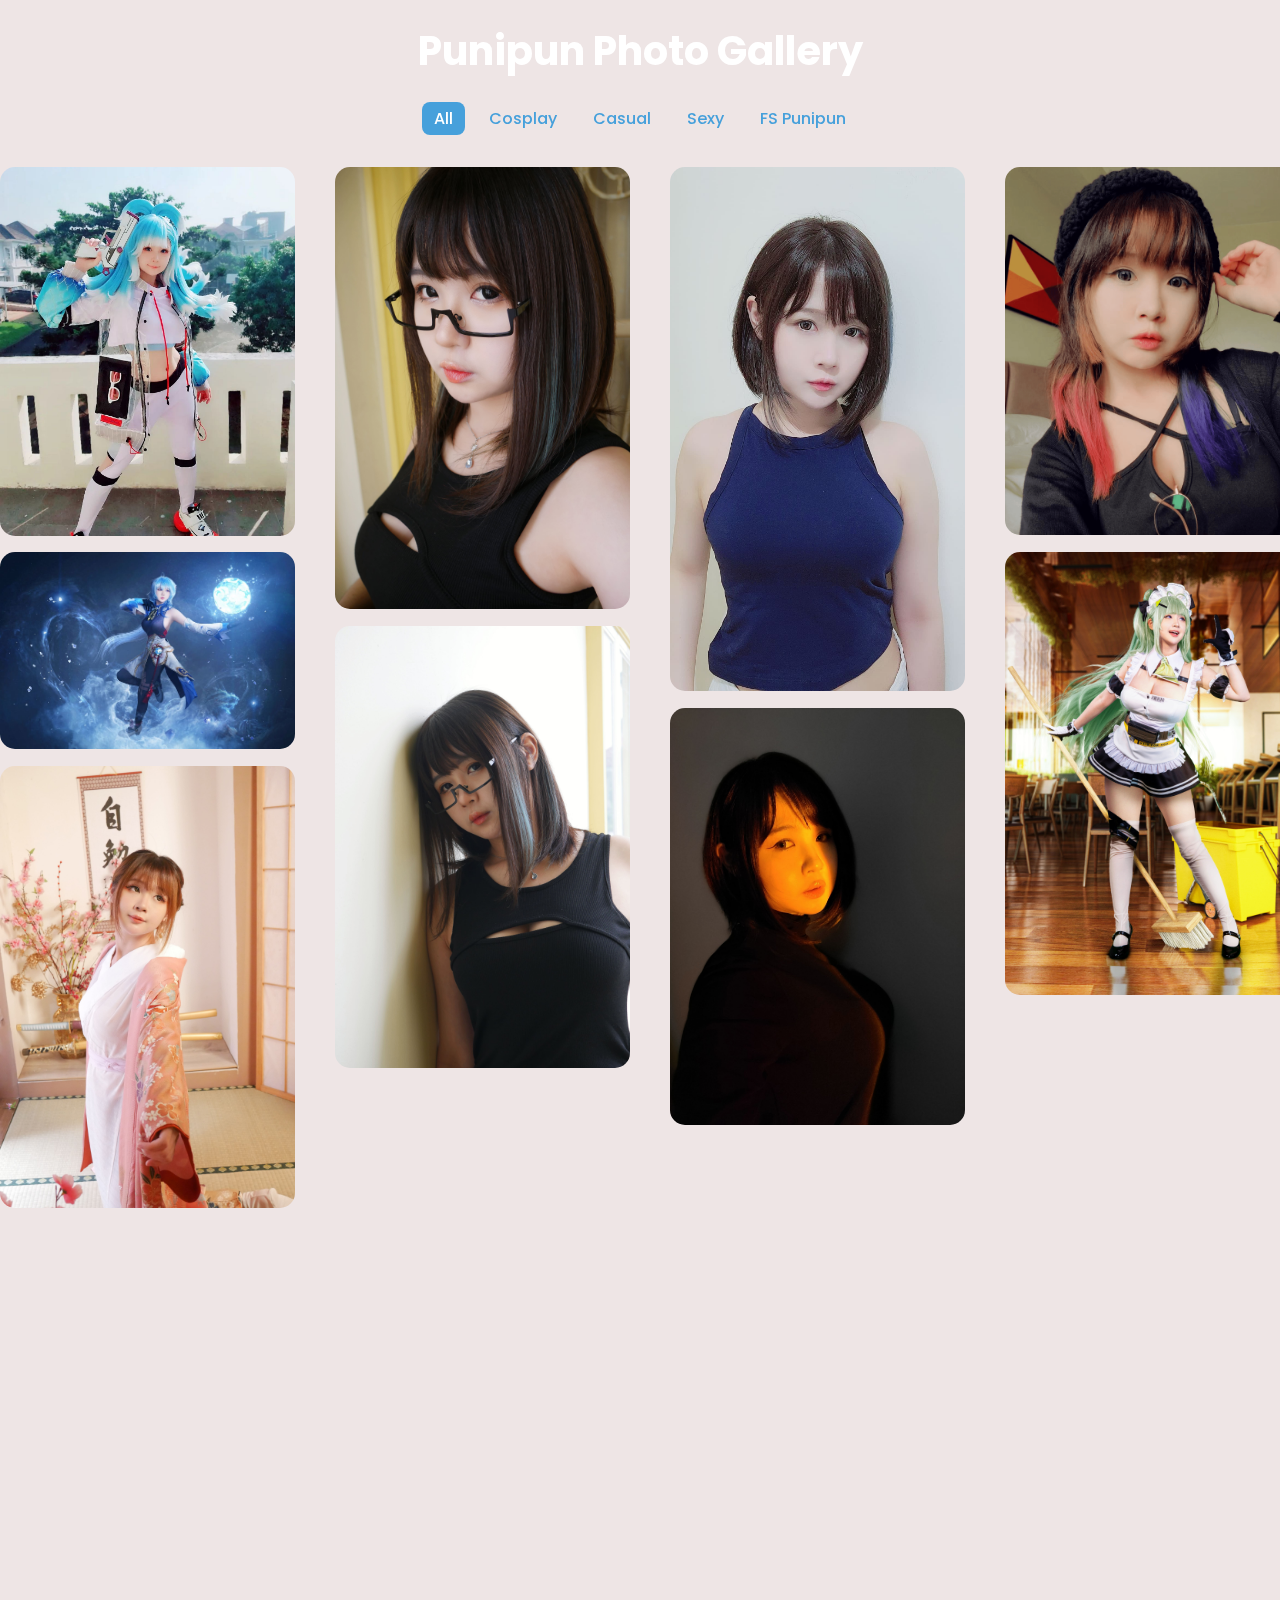
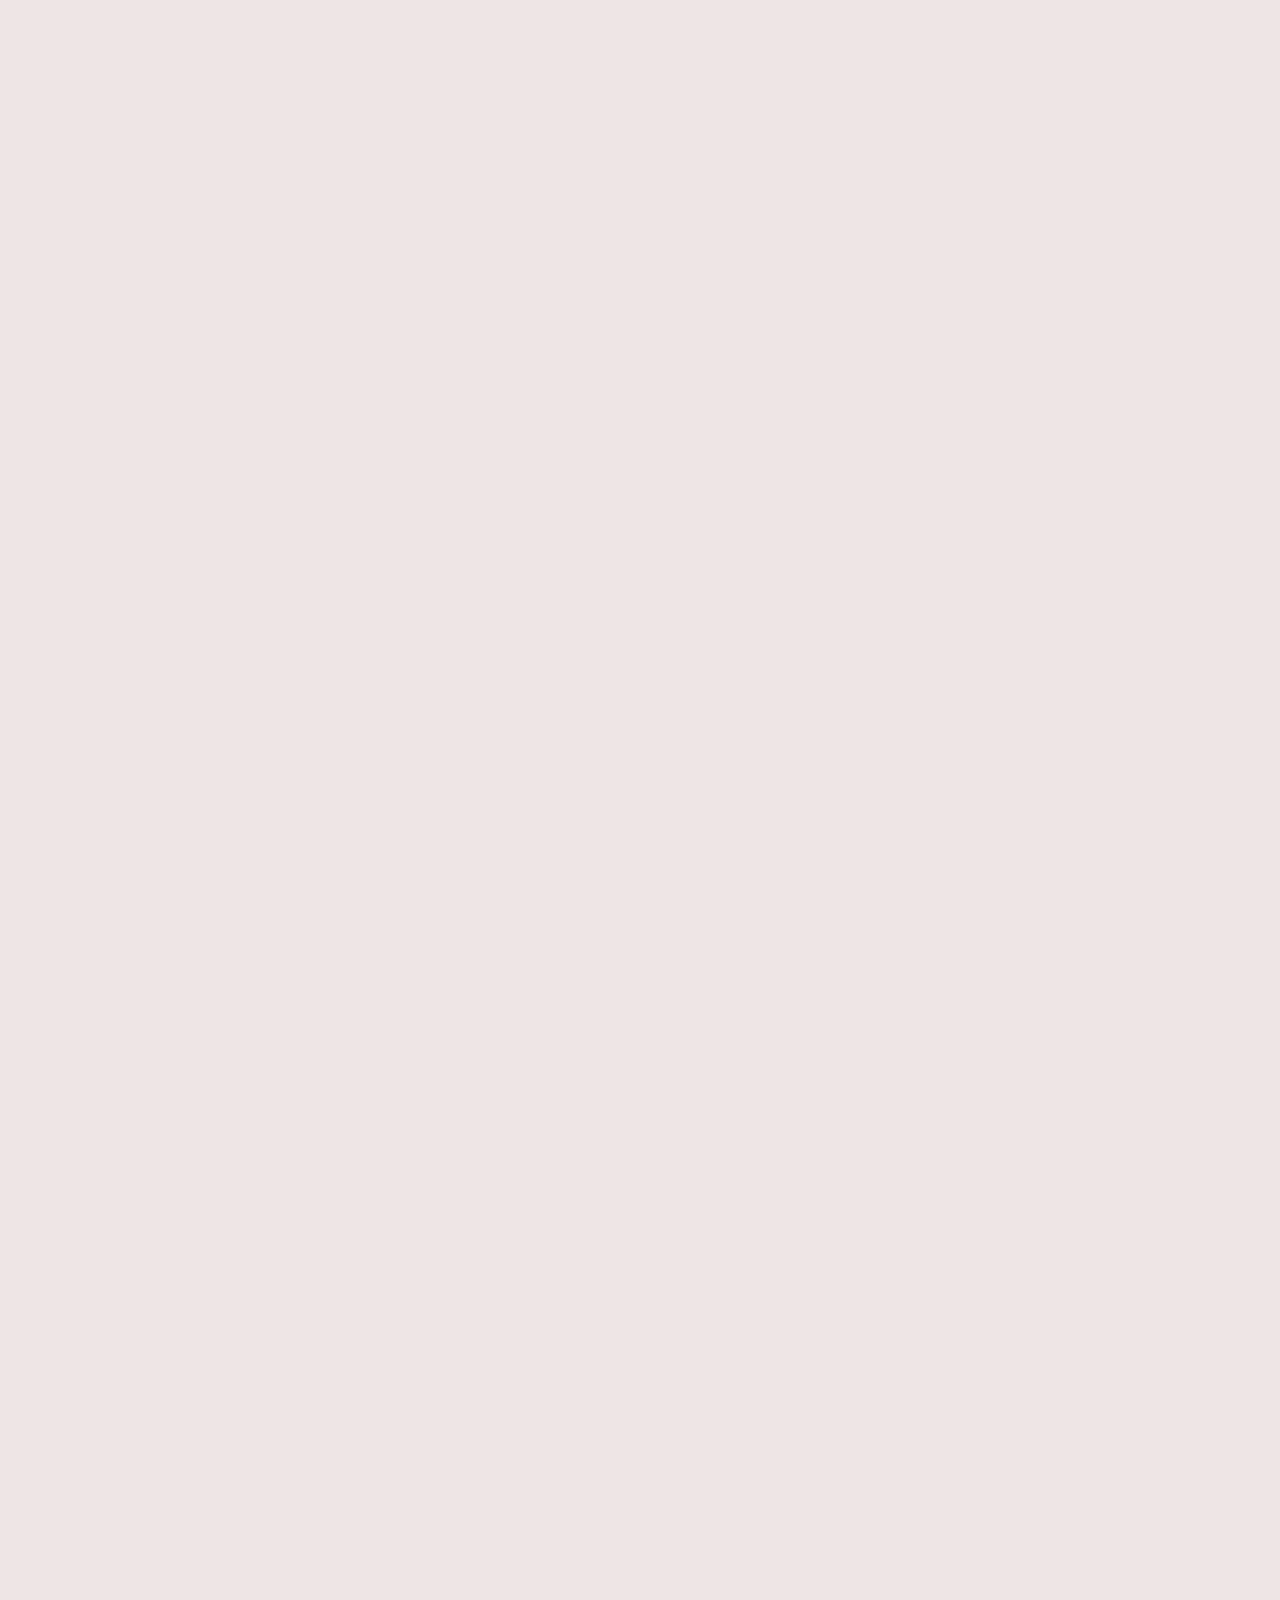
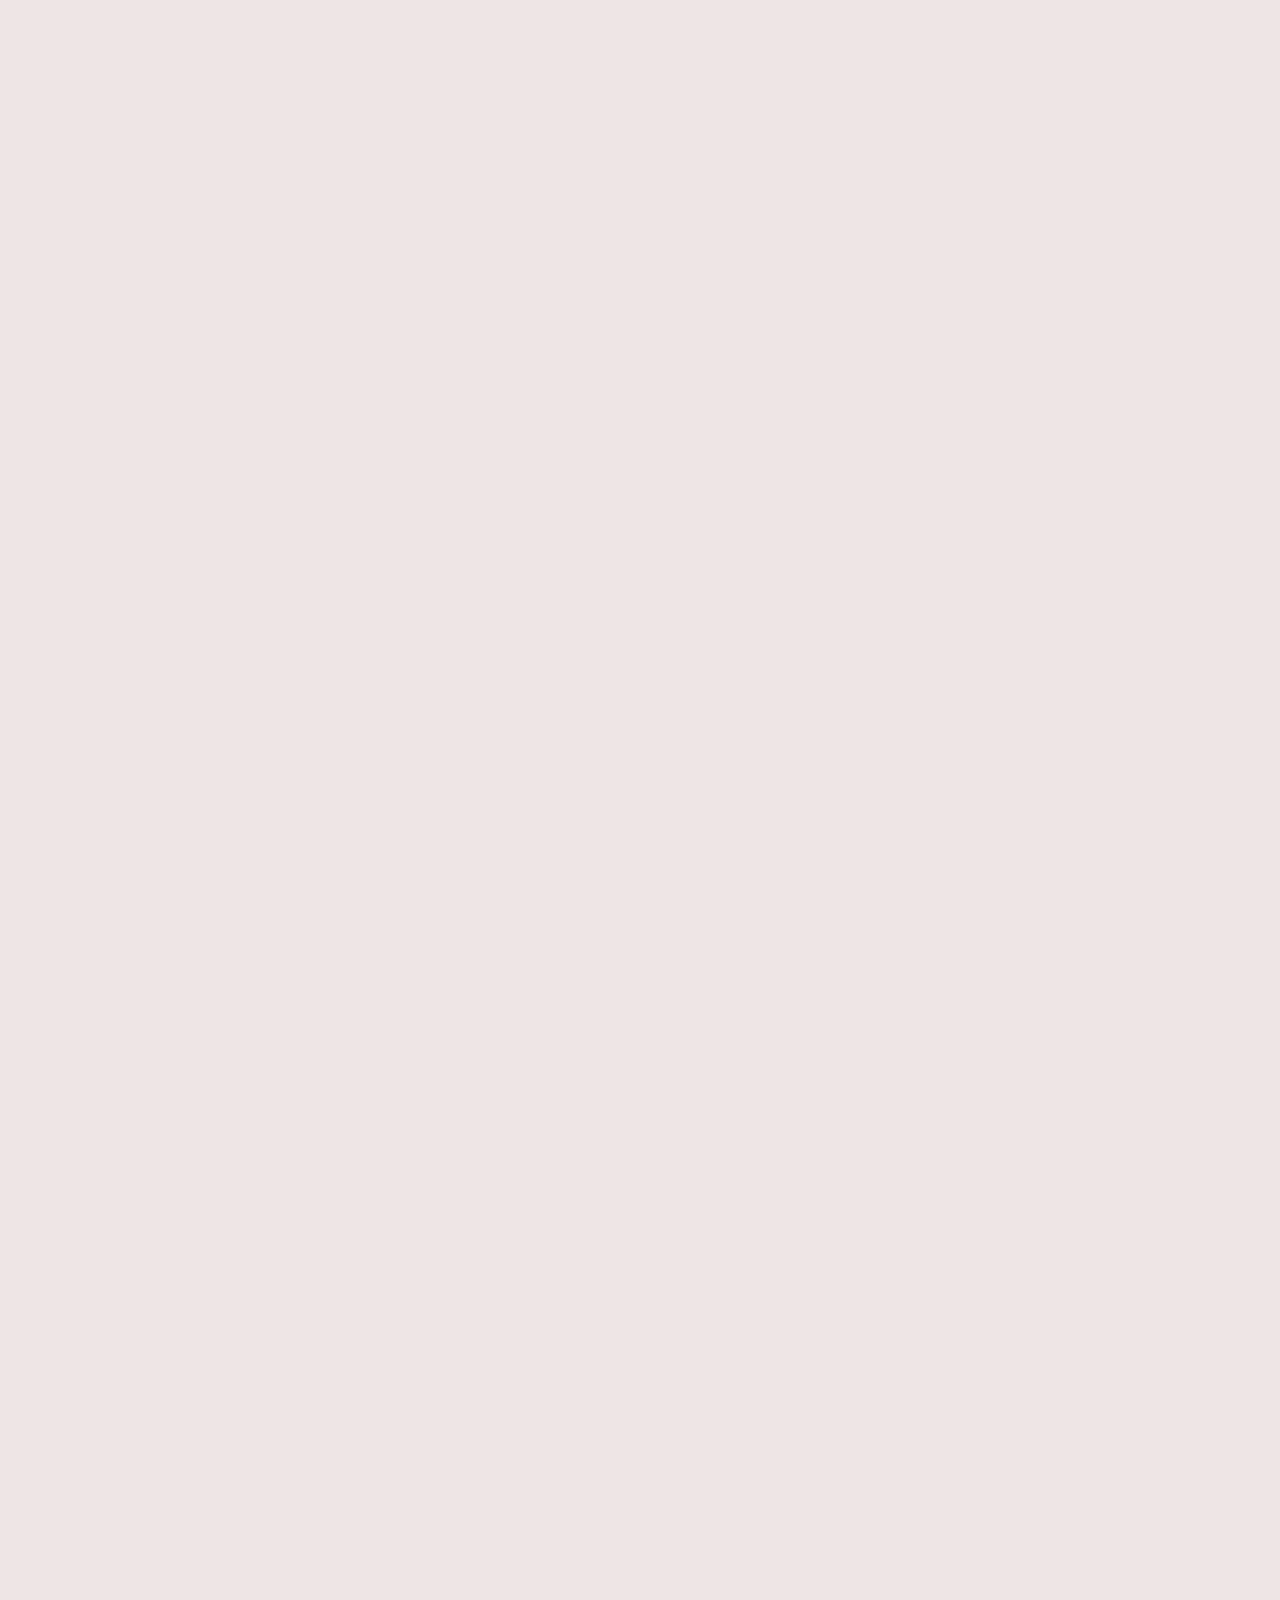
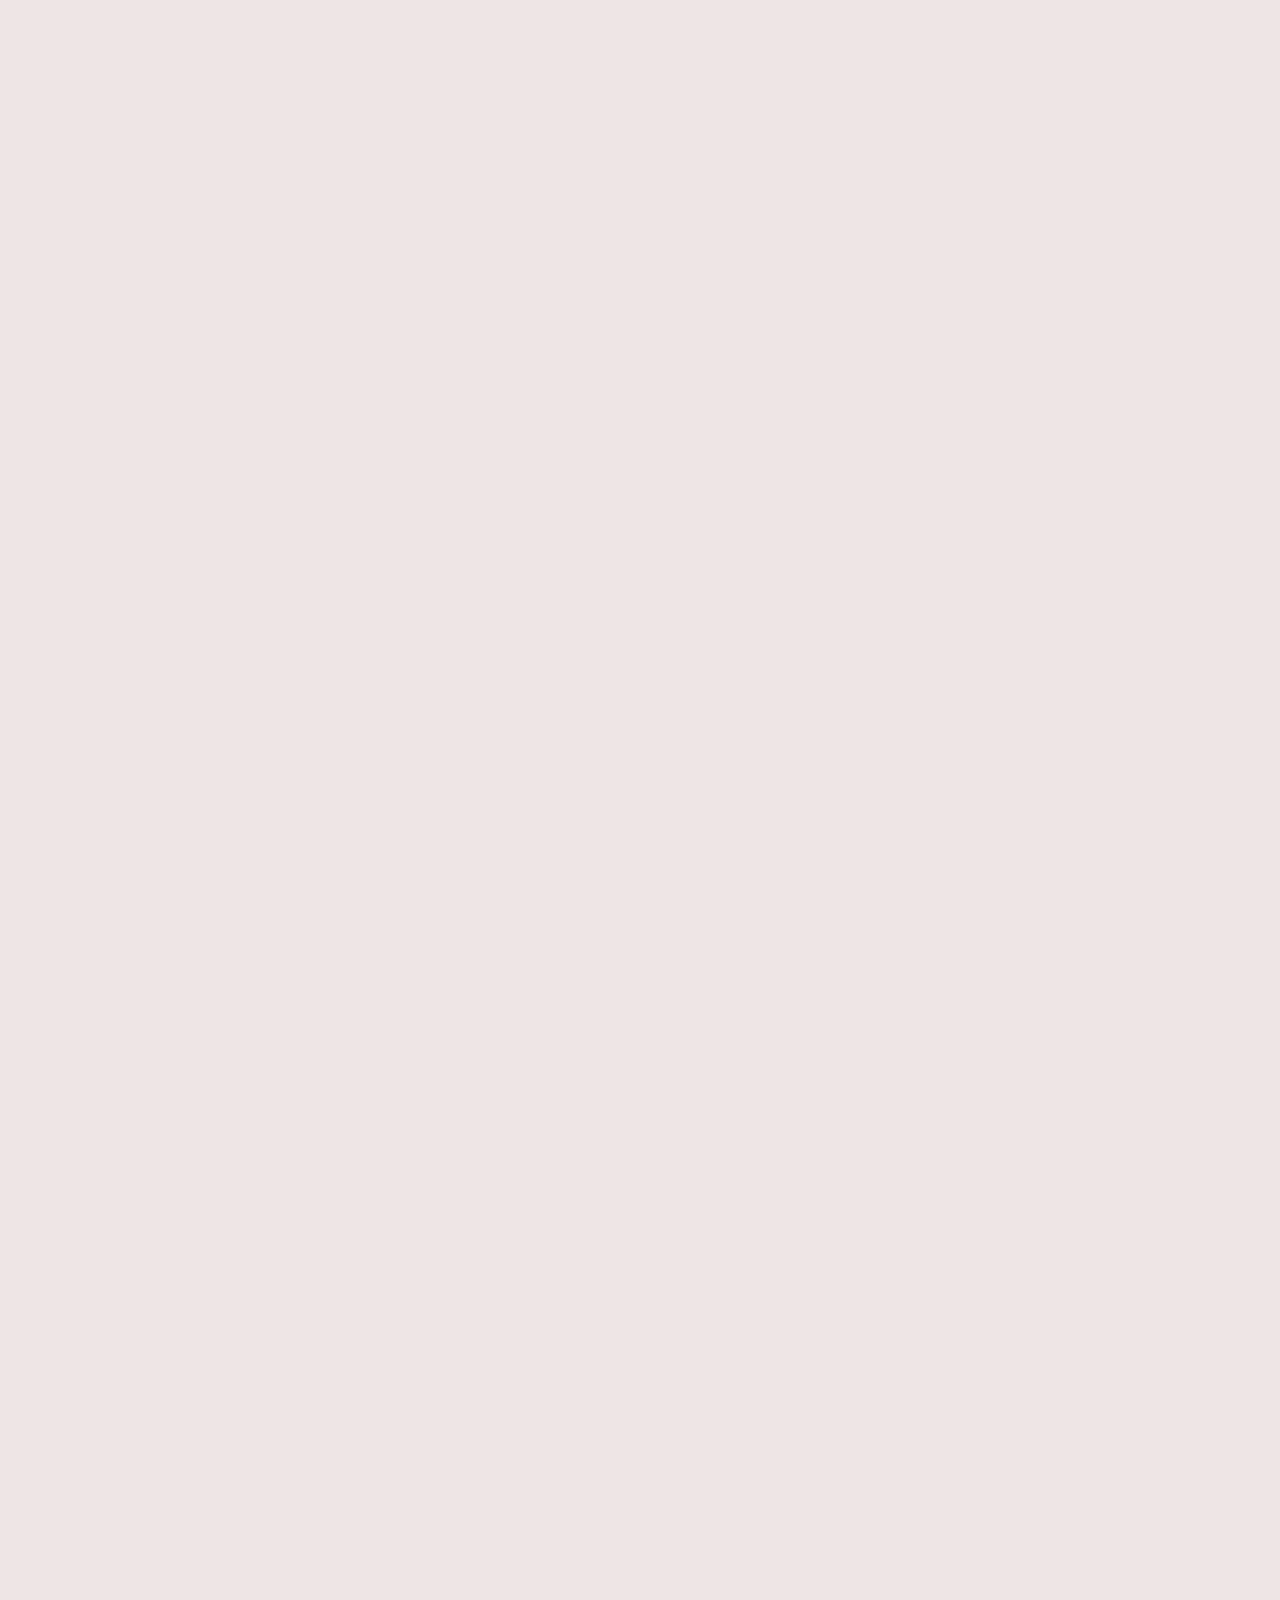
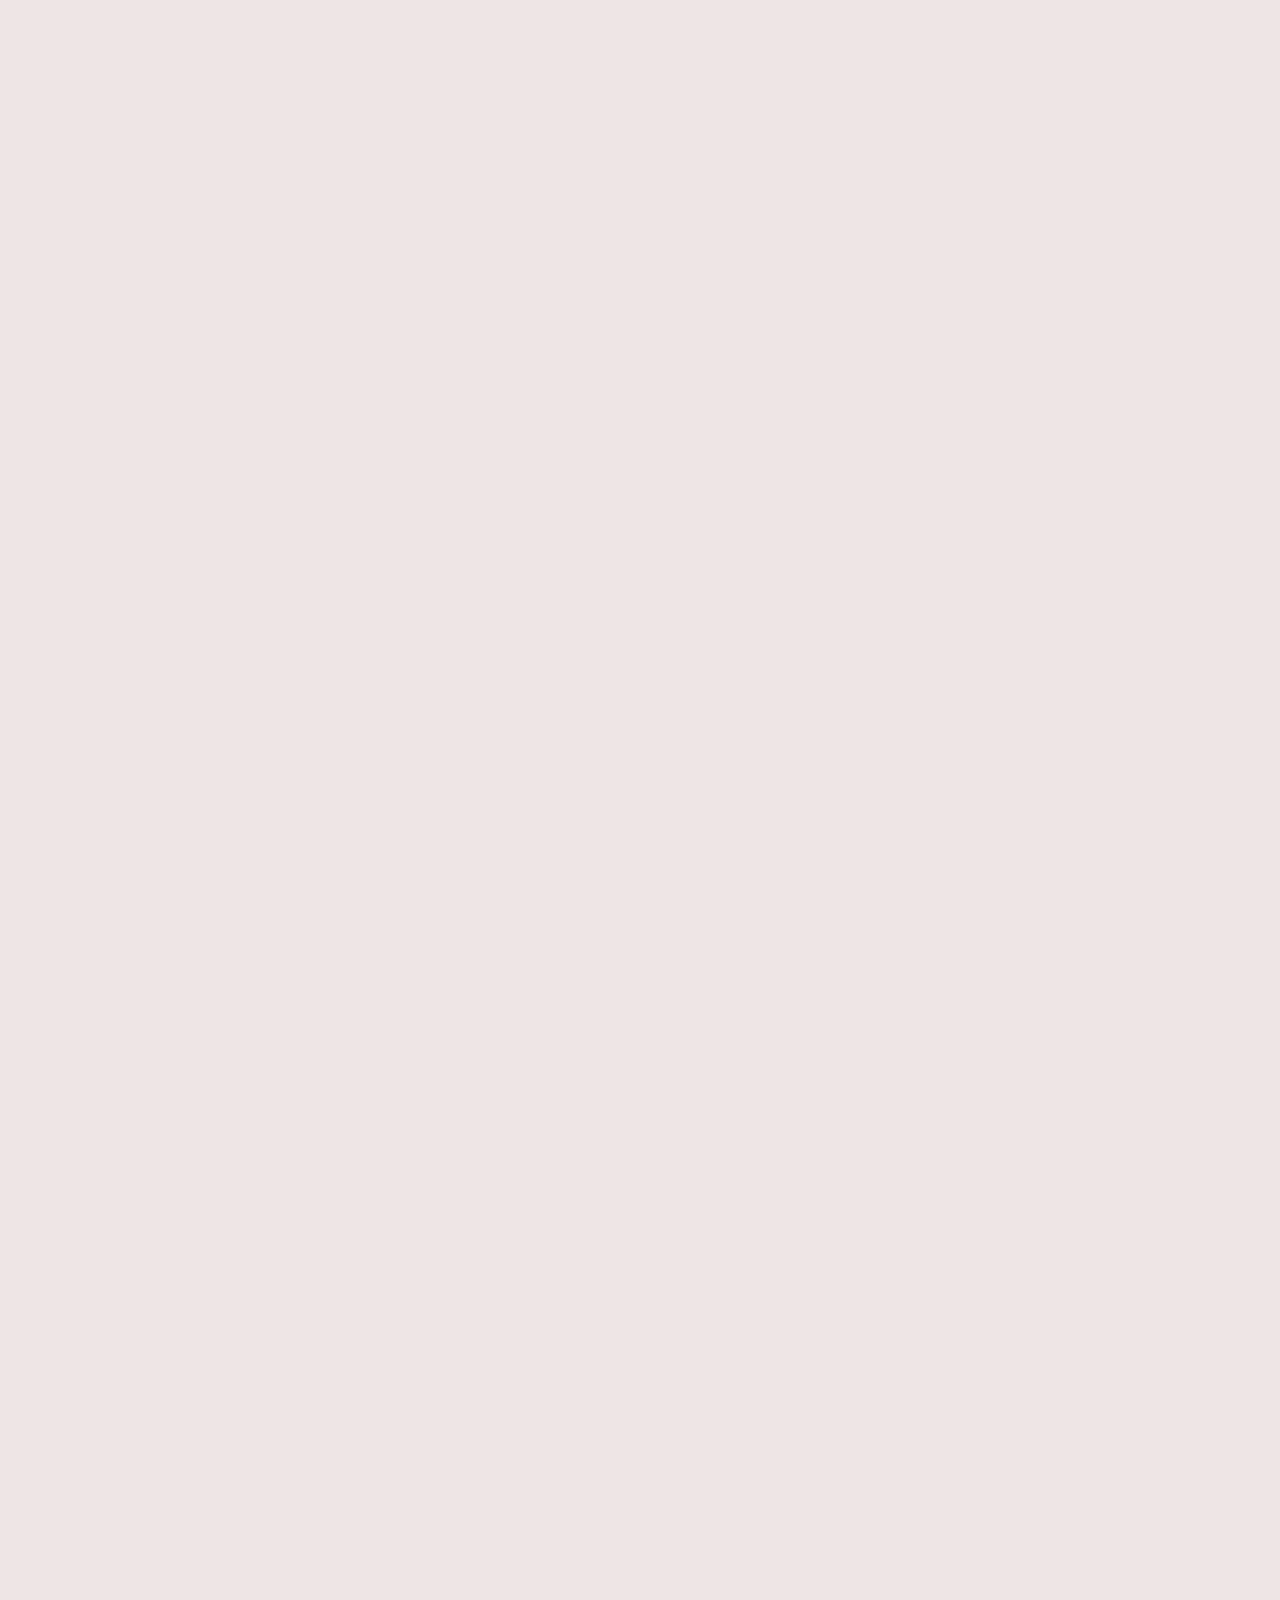
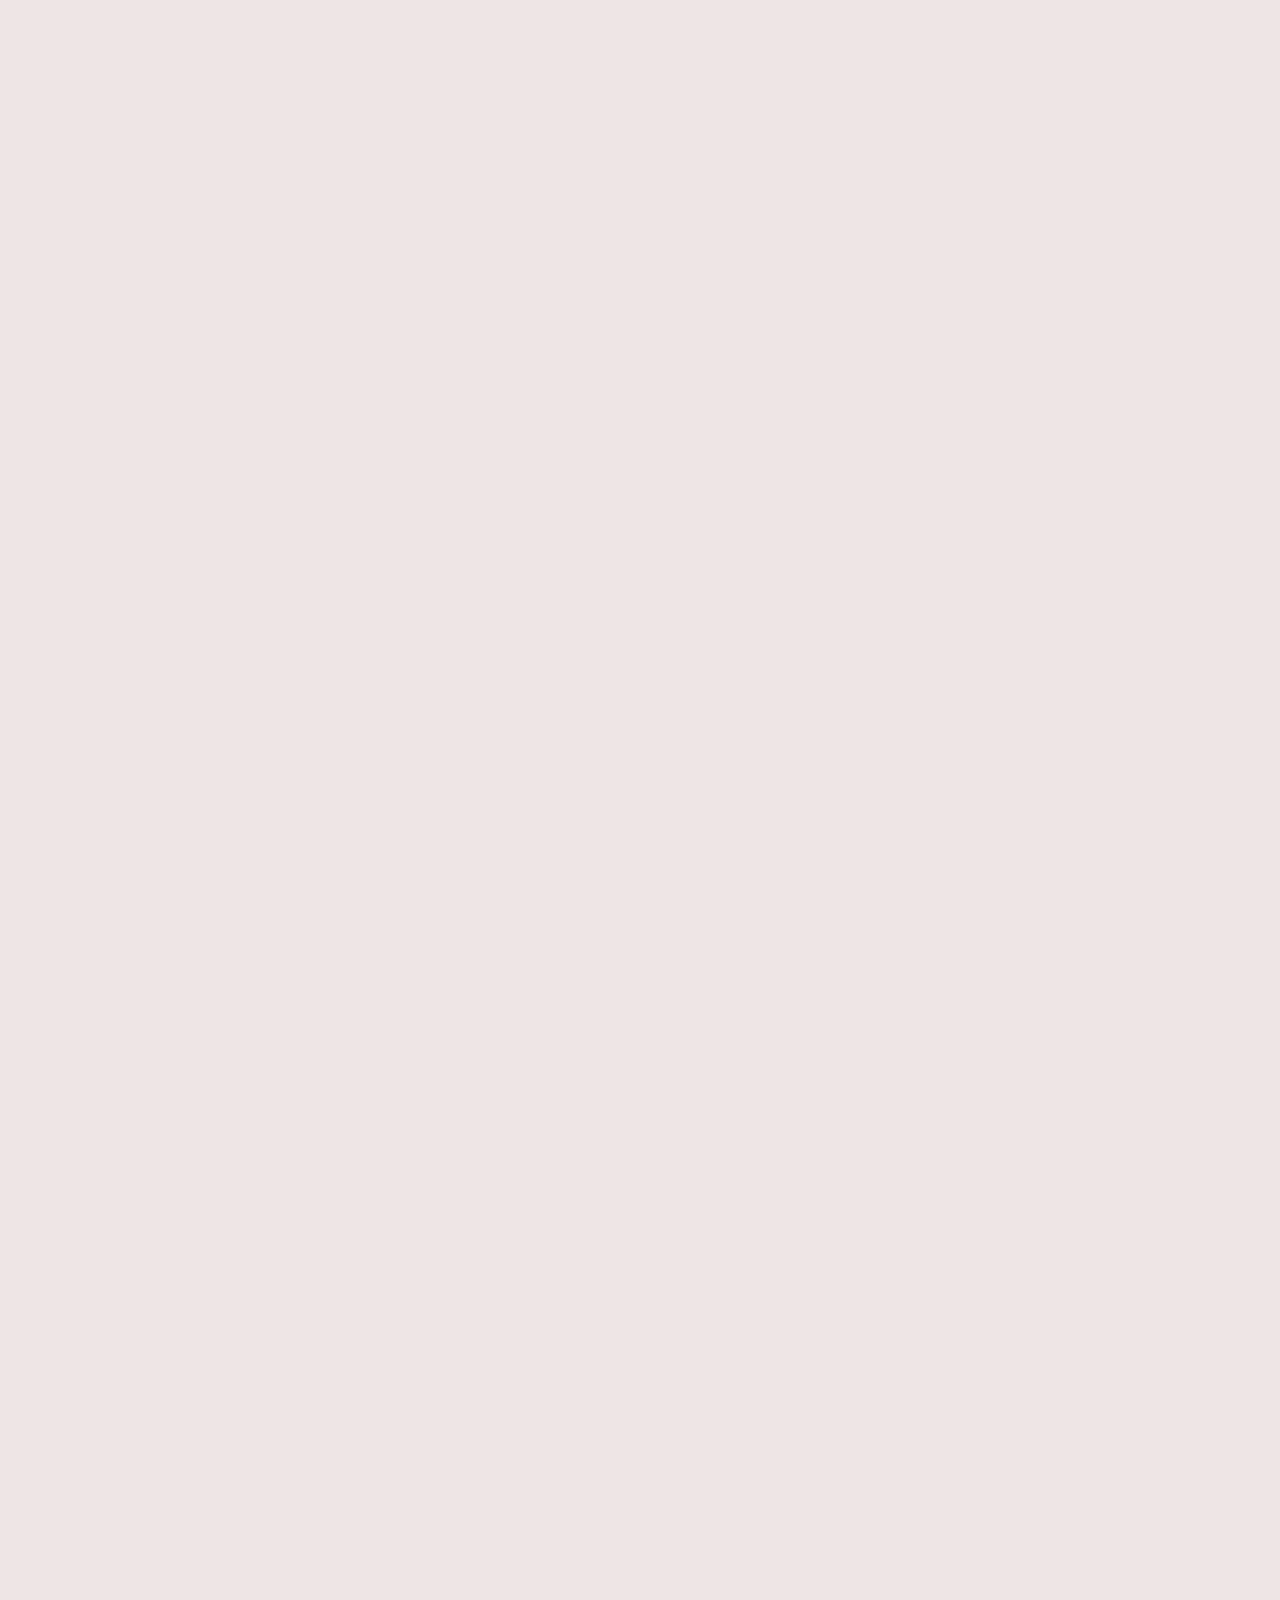
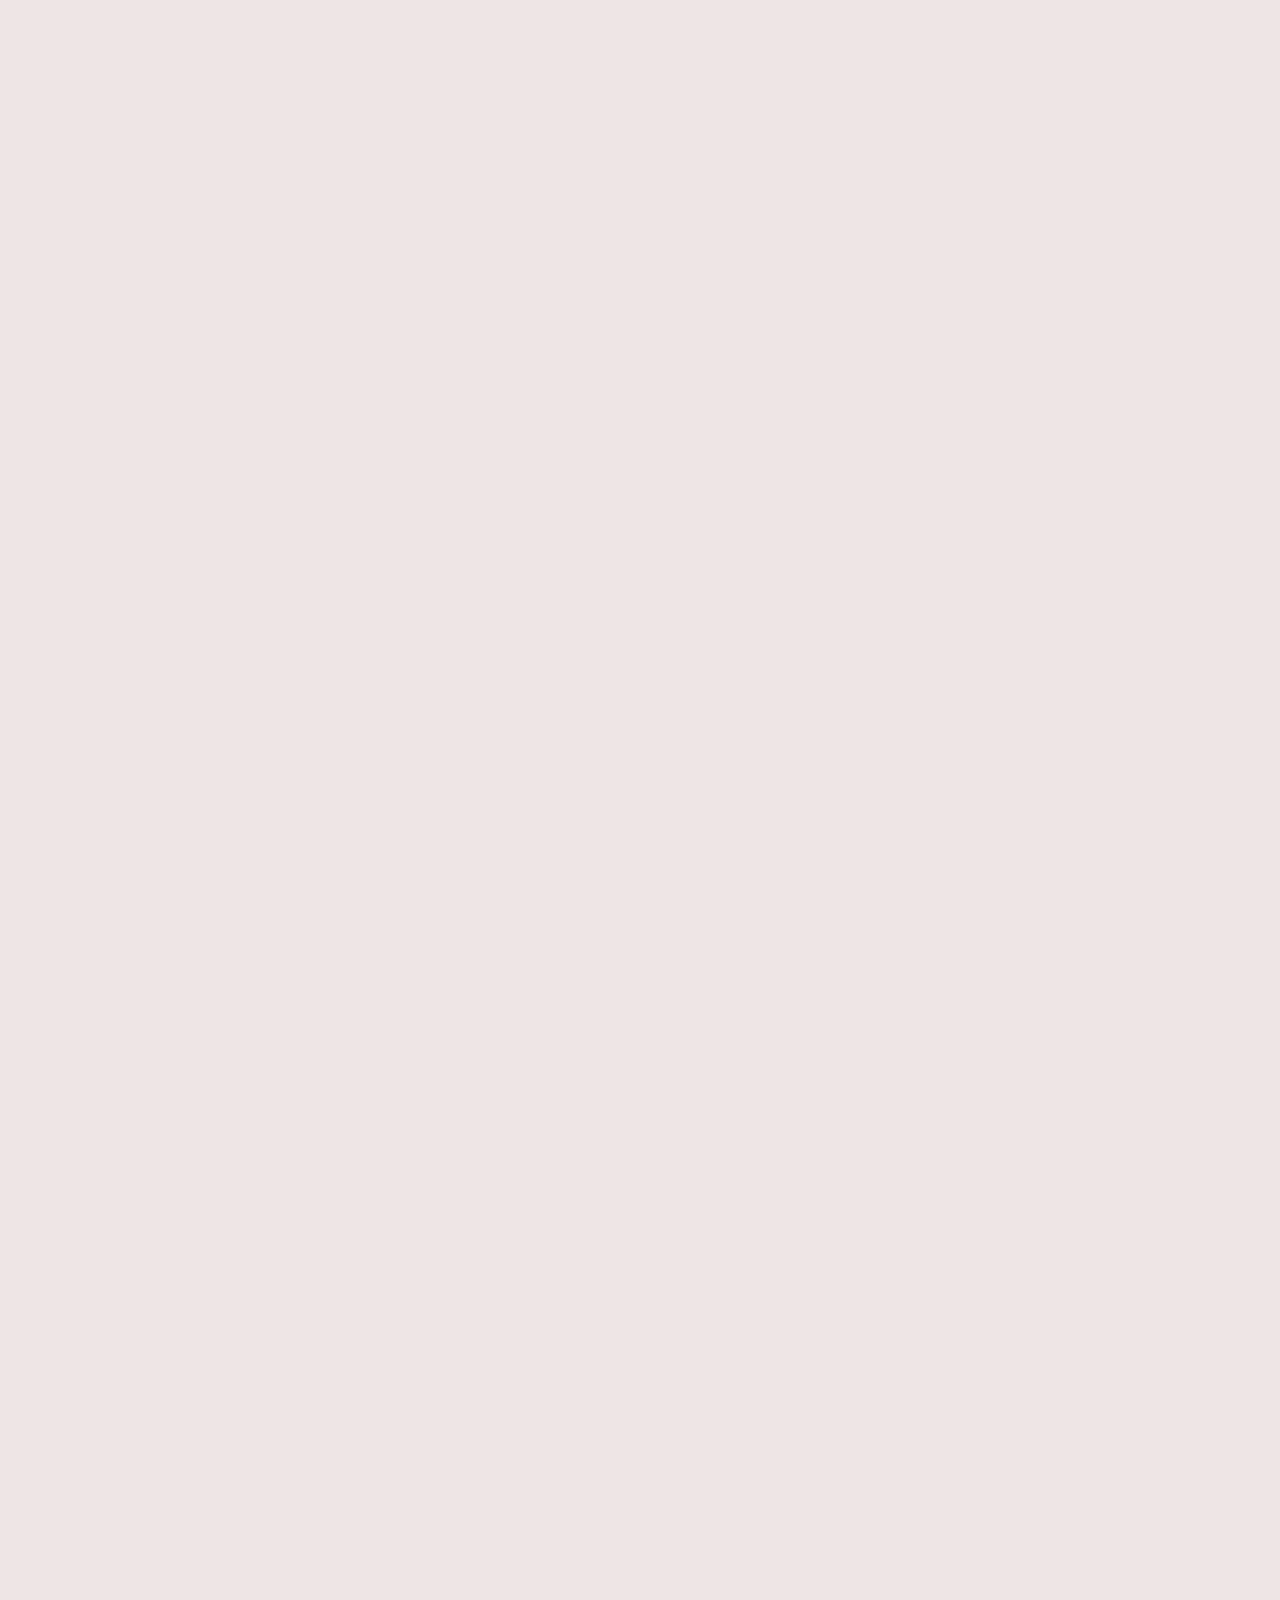
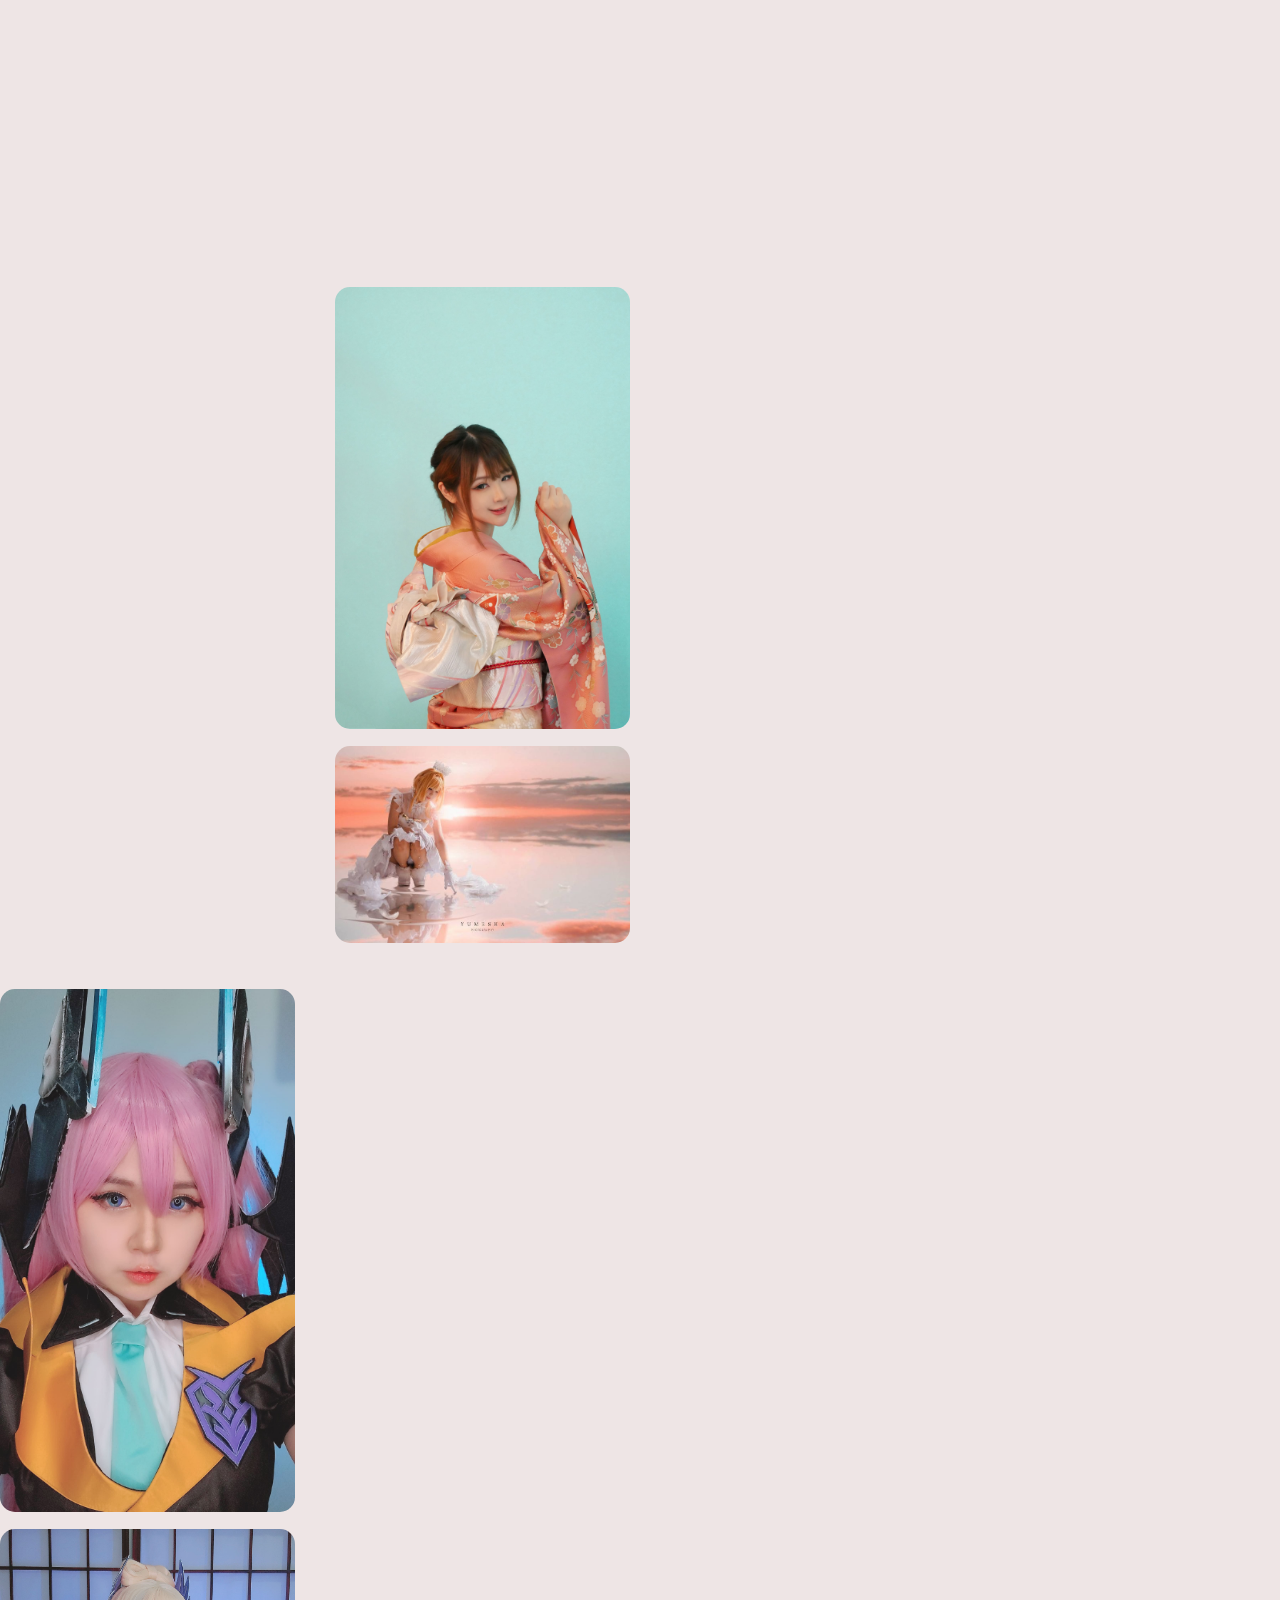
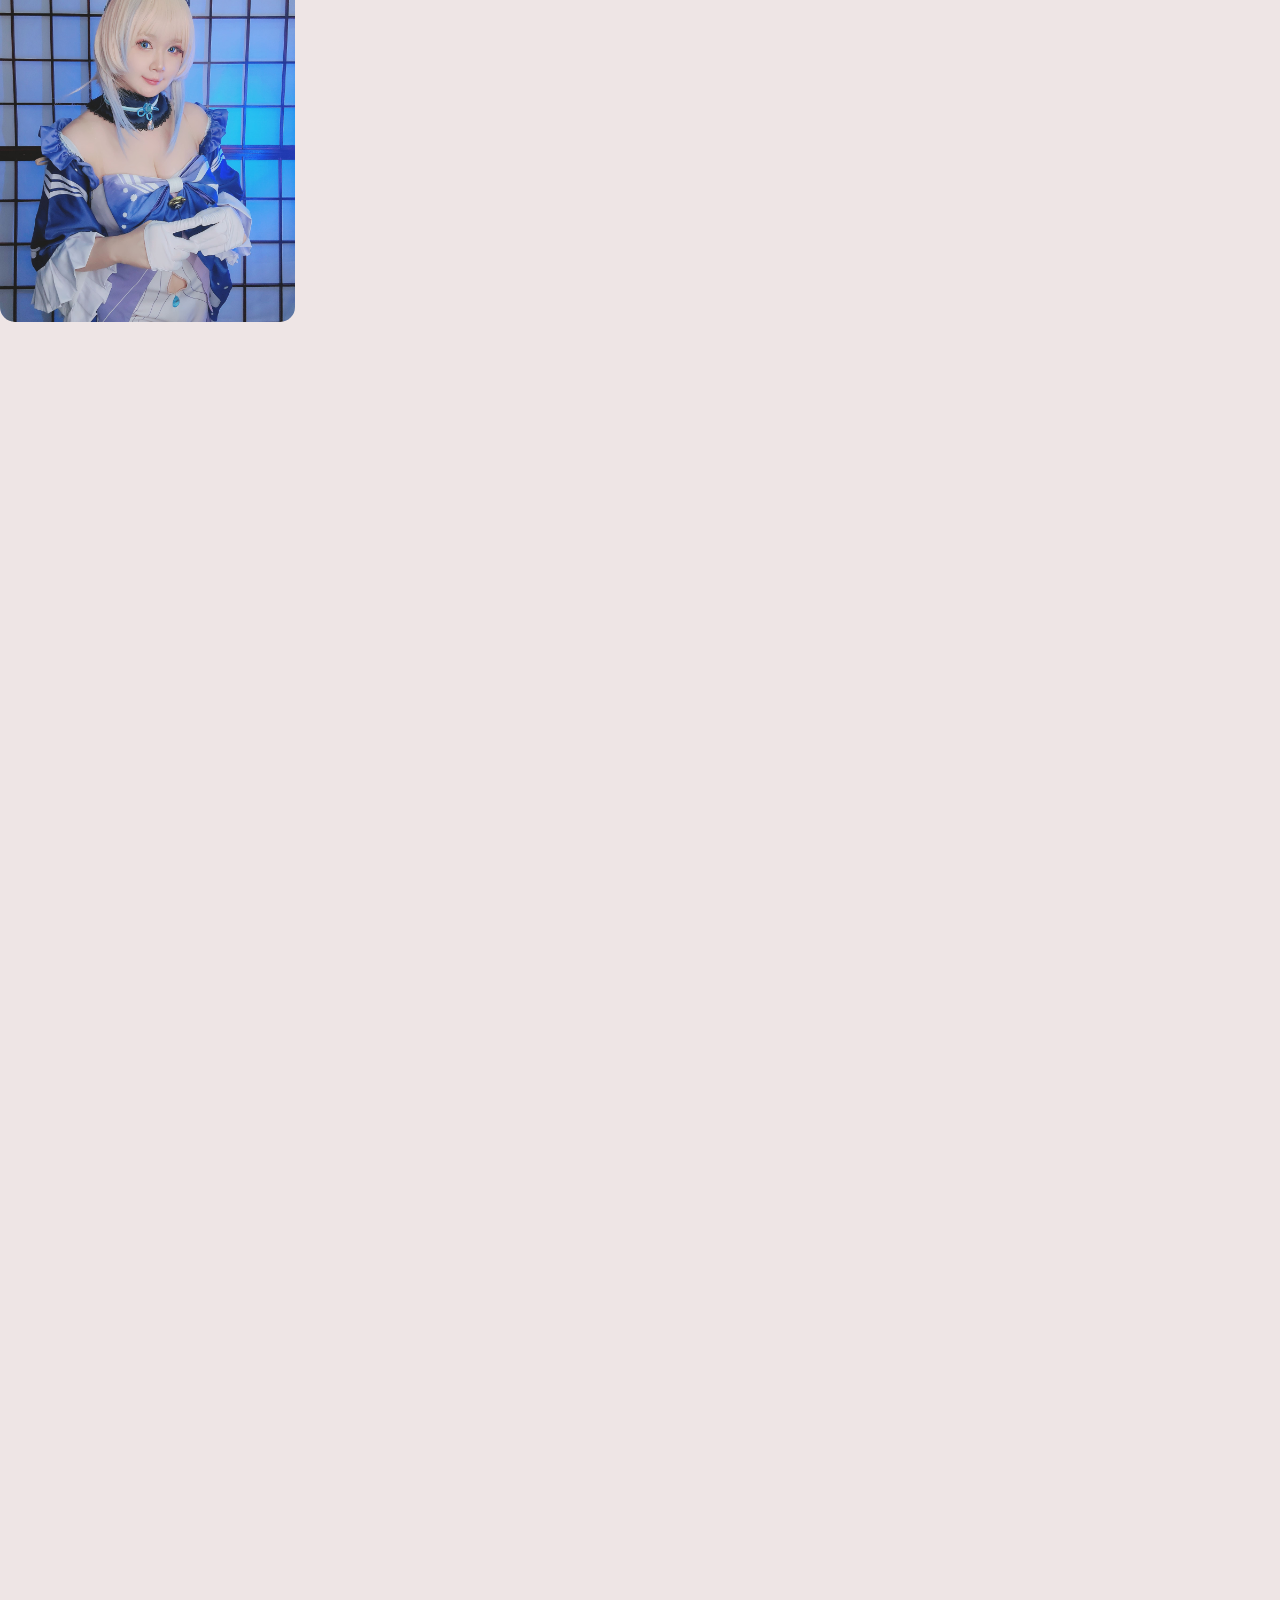
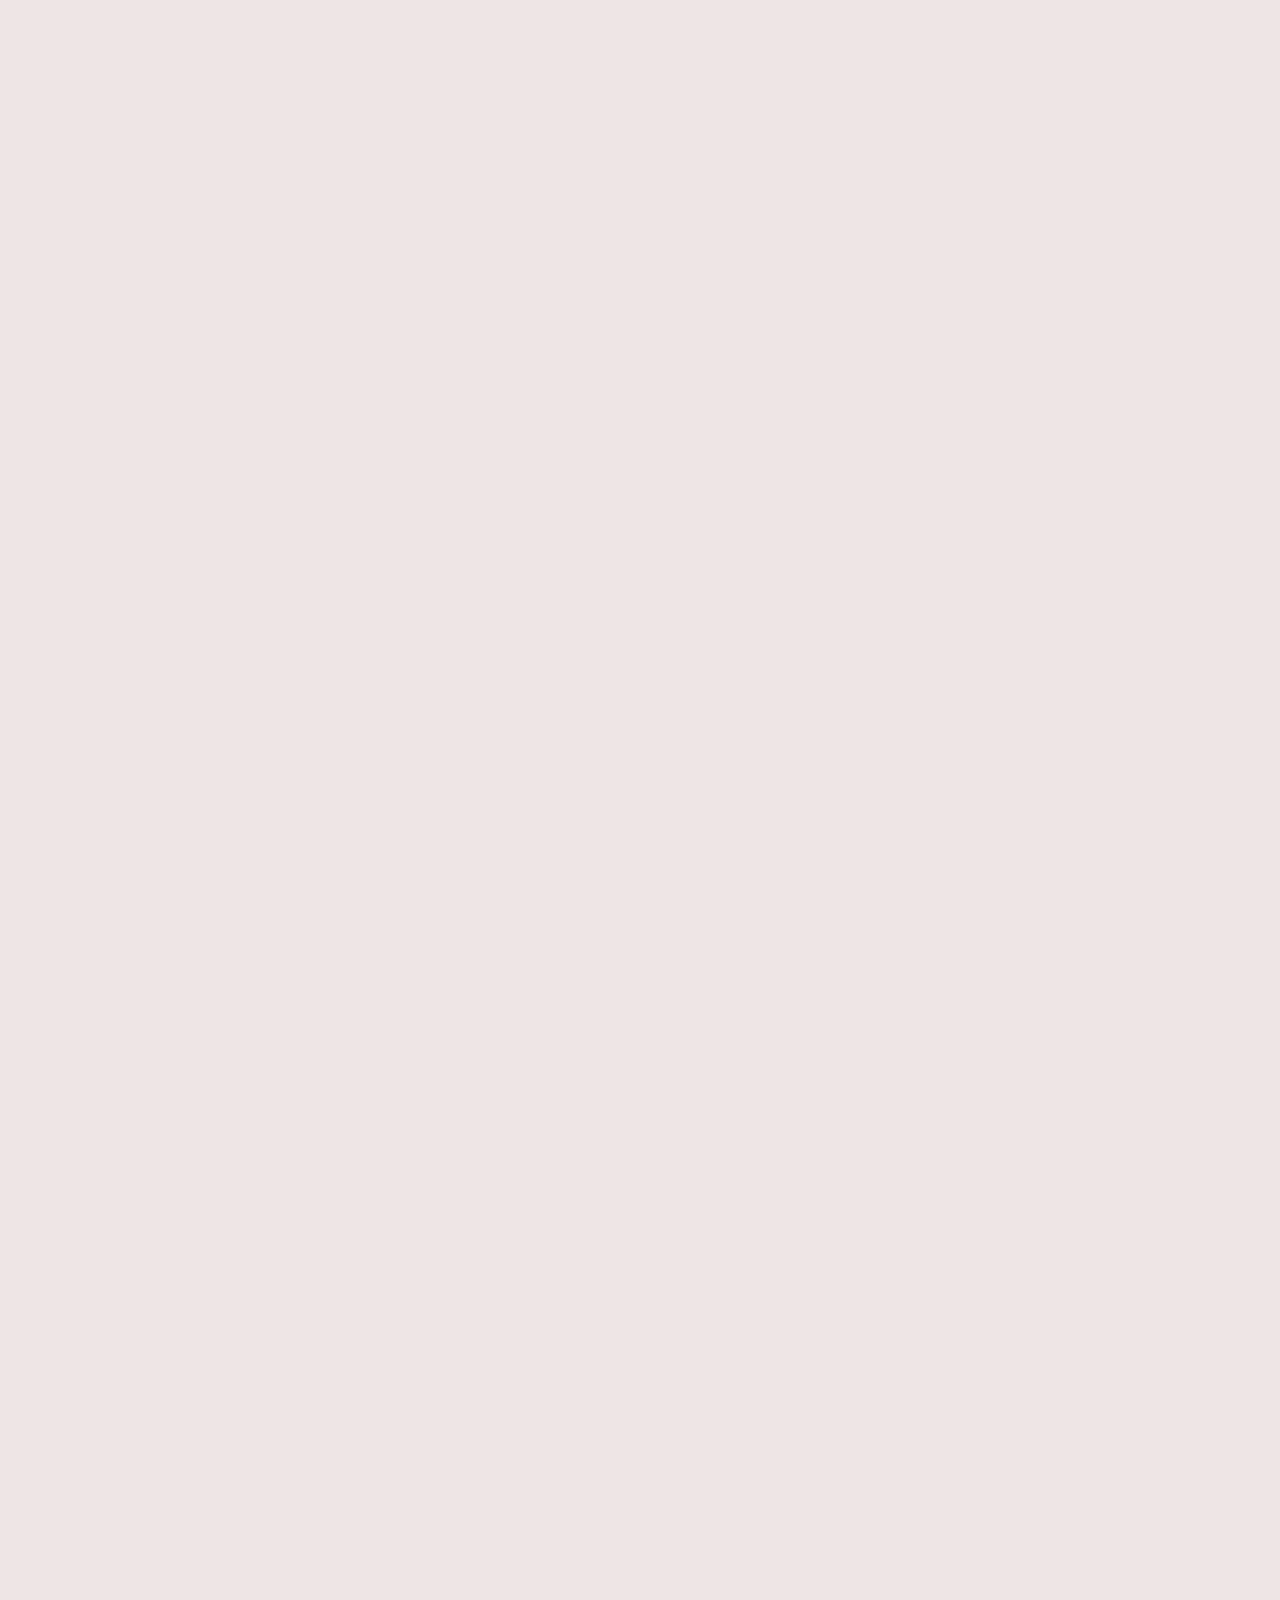
==== commit 80b58330: "add fs punipun october 2023" ====
--- a/index.html
+++ b/index.html
@@ -1173,6 +1173,11 @@
       <div class="grid-item" data-name="sexy" data-aos="zoom-out-down">
         <a href="assets/img/Clarissa Punipun/Udel/udel_punipun17.jpg" data-fancybox="gallery" data-caption="<h4>Punipun Sexy Body</h4><p>Clarissa Punipun</p>">
           <img src="assets/img/Clarissa Punipun/Udel/udel_punipun17.jpg" alt="" />
+        </a>
+      </div>
+      <div class="grid-item" data-name="fs" data-aos="zoom-out-down">
+        <a href="assets/img/Clarissa Punipun/Alice(NIKKE).jpg" data-fancybox="gallery" data-caption="<h4>Punipun October 2023(Alice NIKKE)</h4><p>Clarissa Punipun</p>">
+          <img src="assets/img/Clarissa Punipun/Alice(NIKKE).jpg" alt="" />
         </a>
       </div>
     </div>
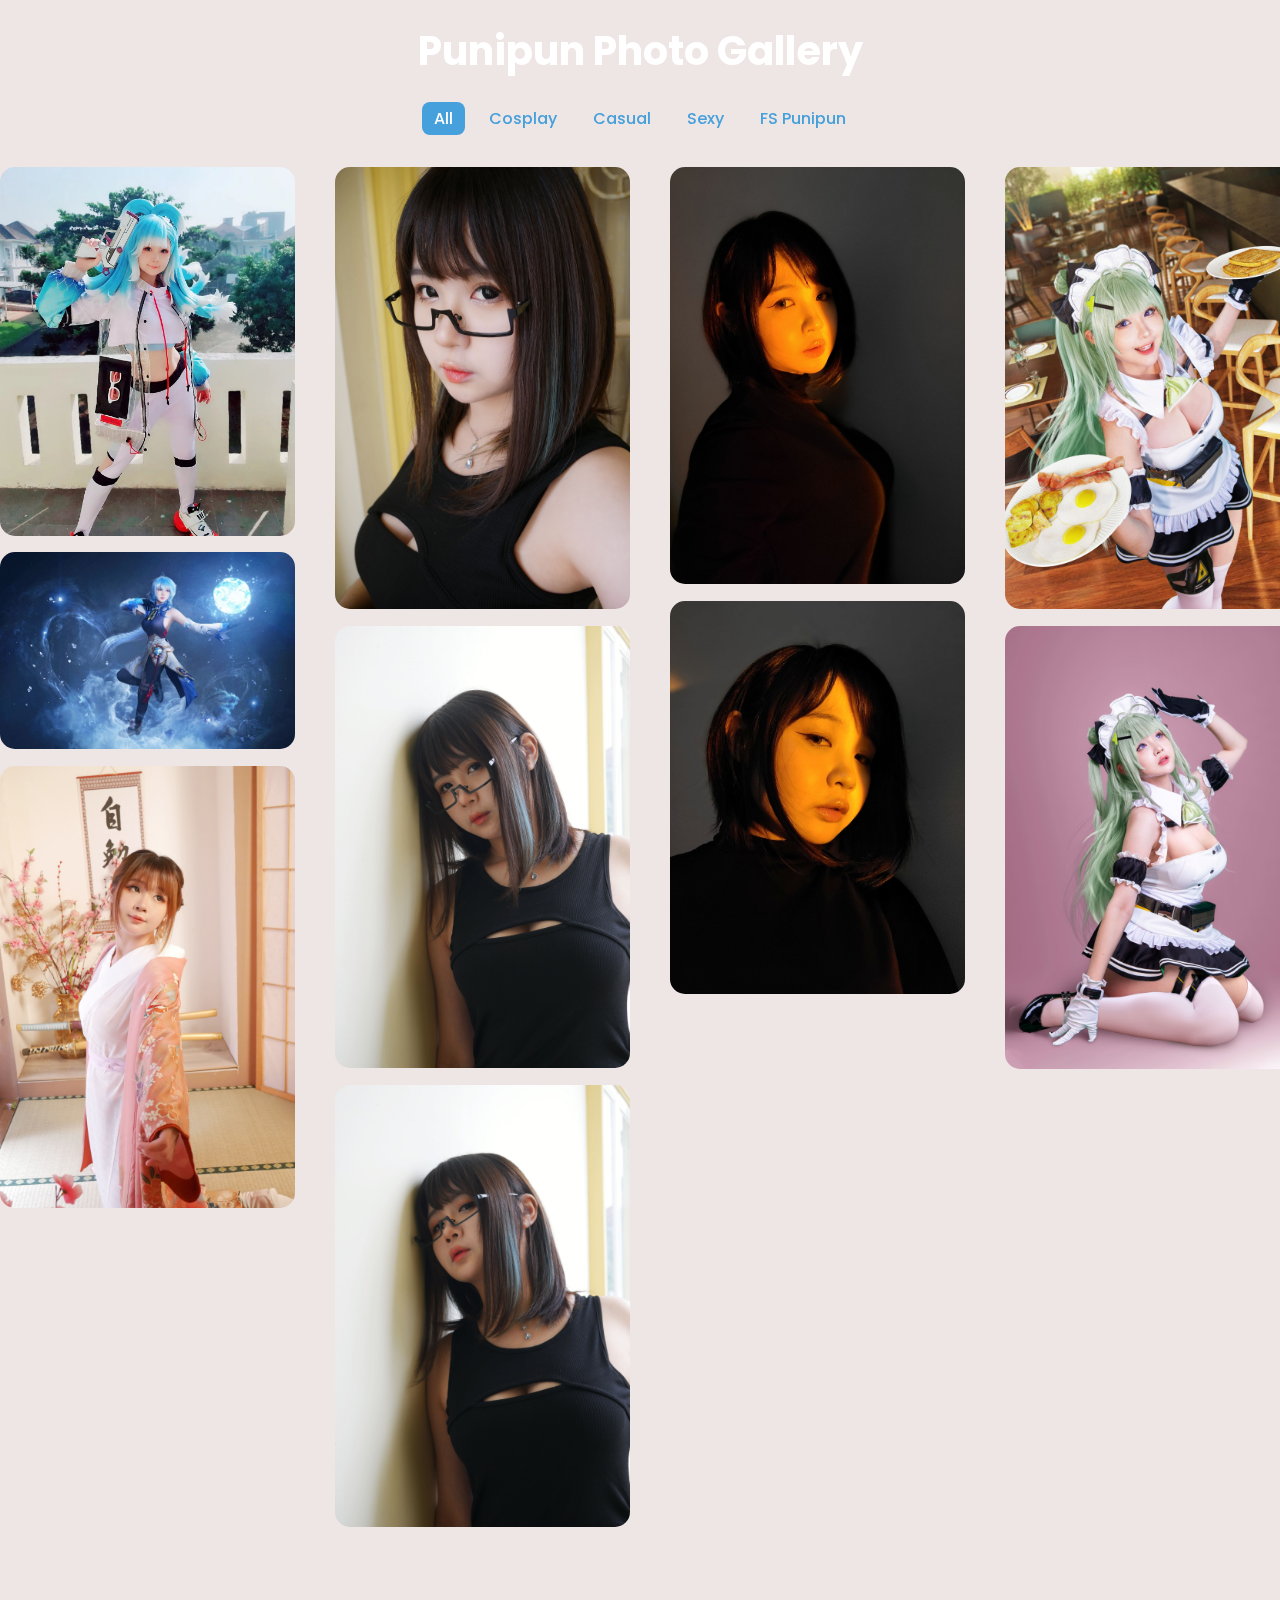
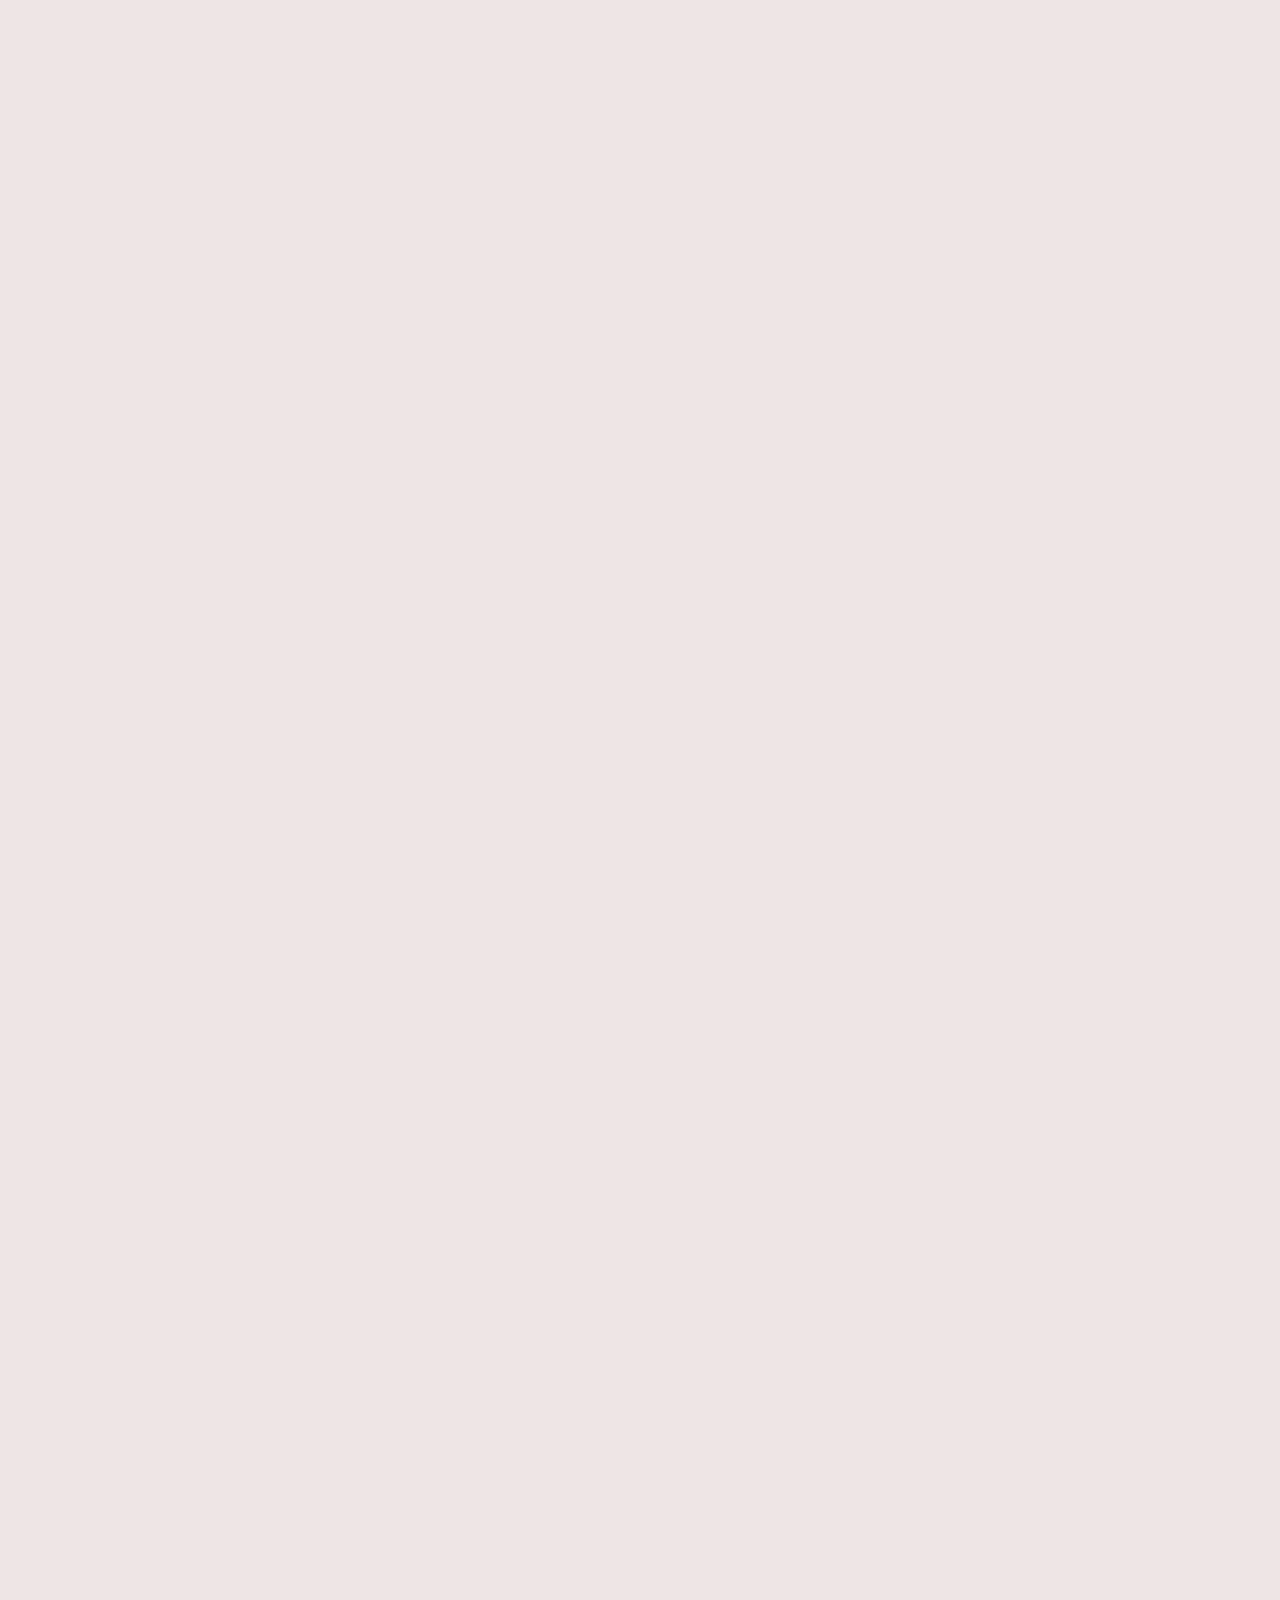
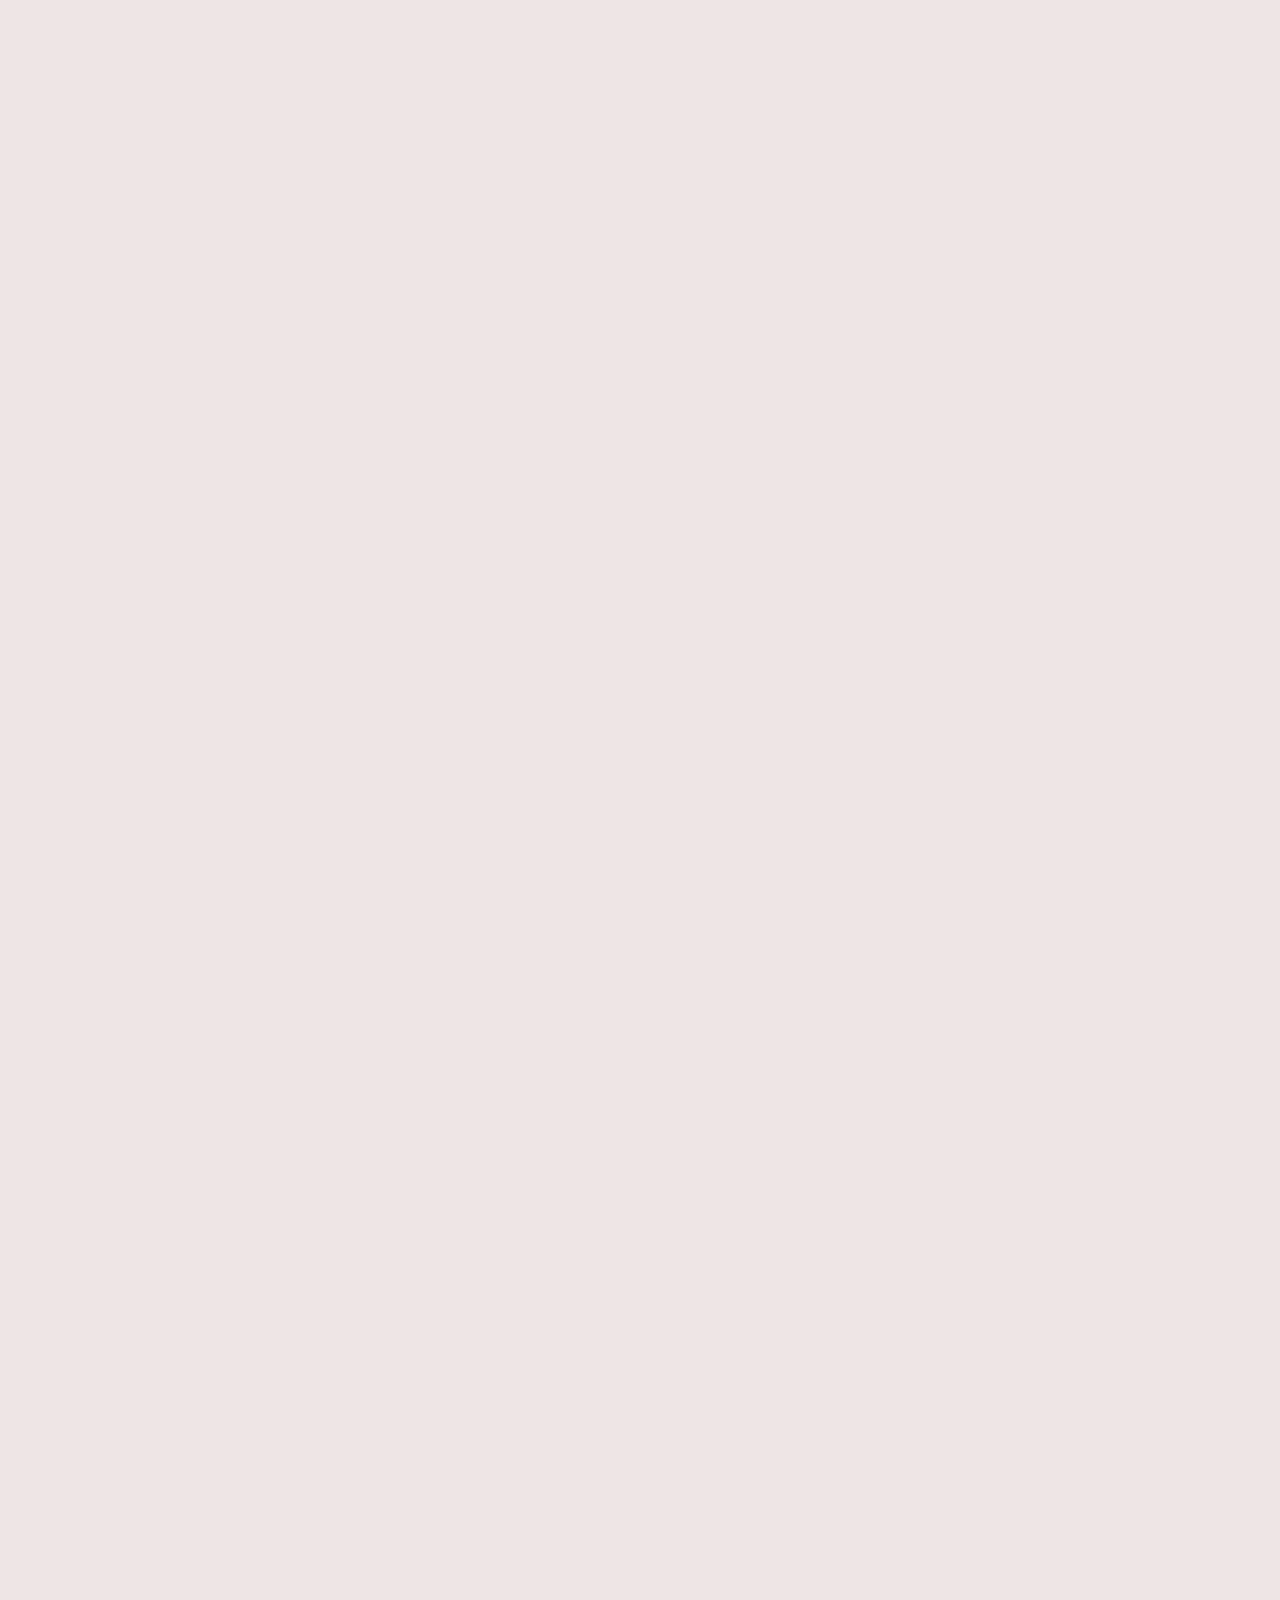
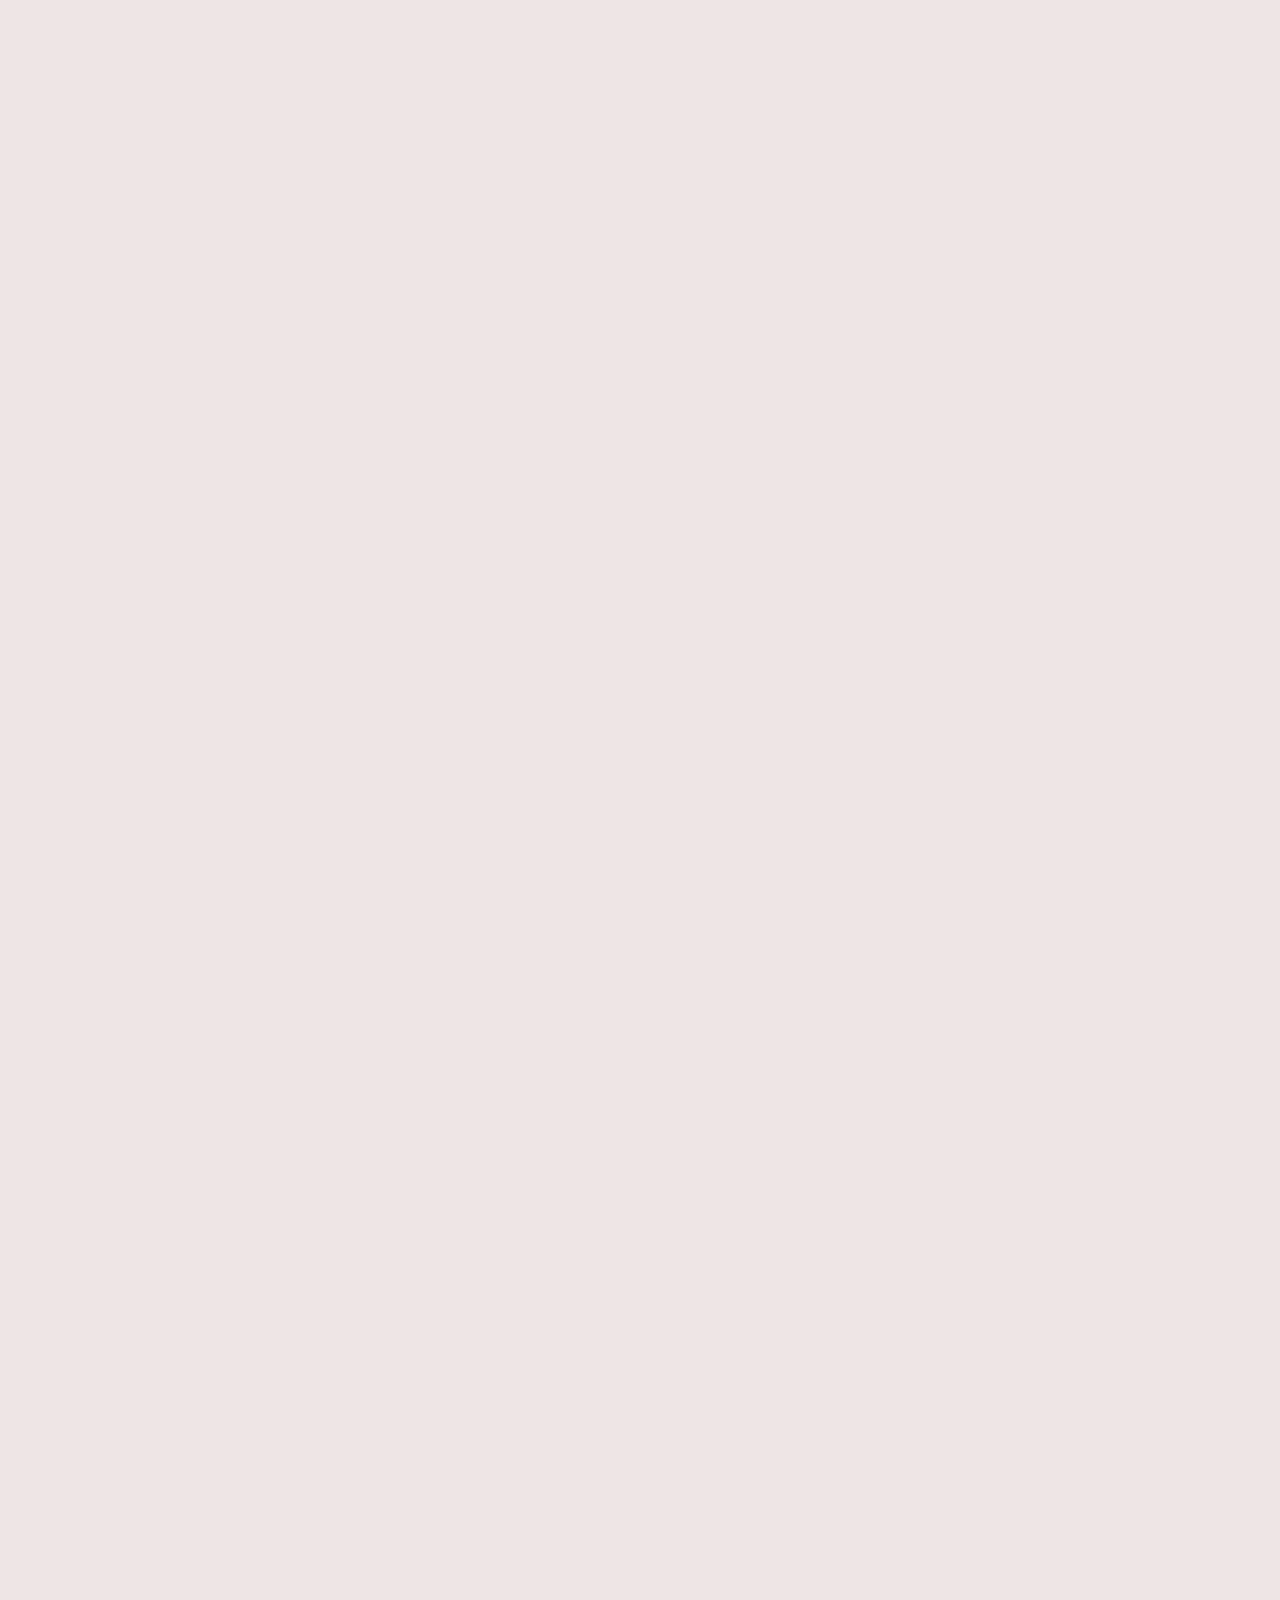
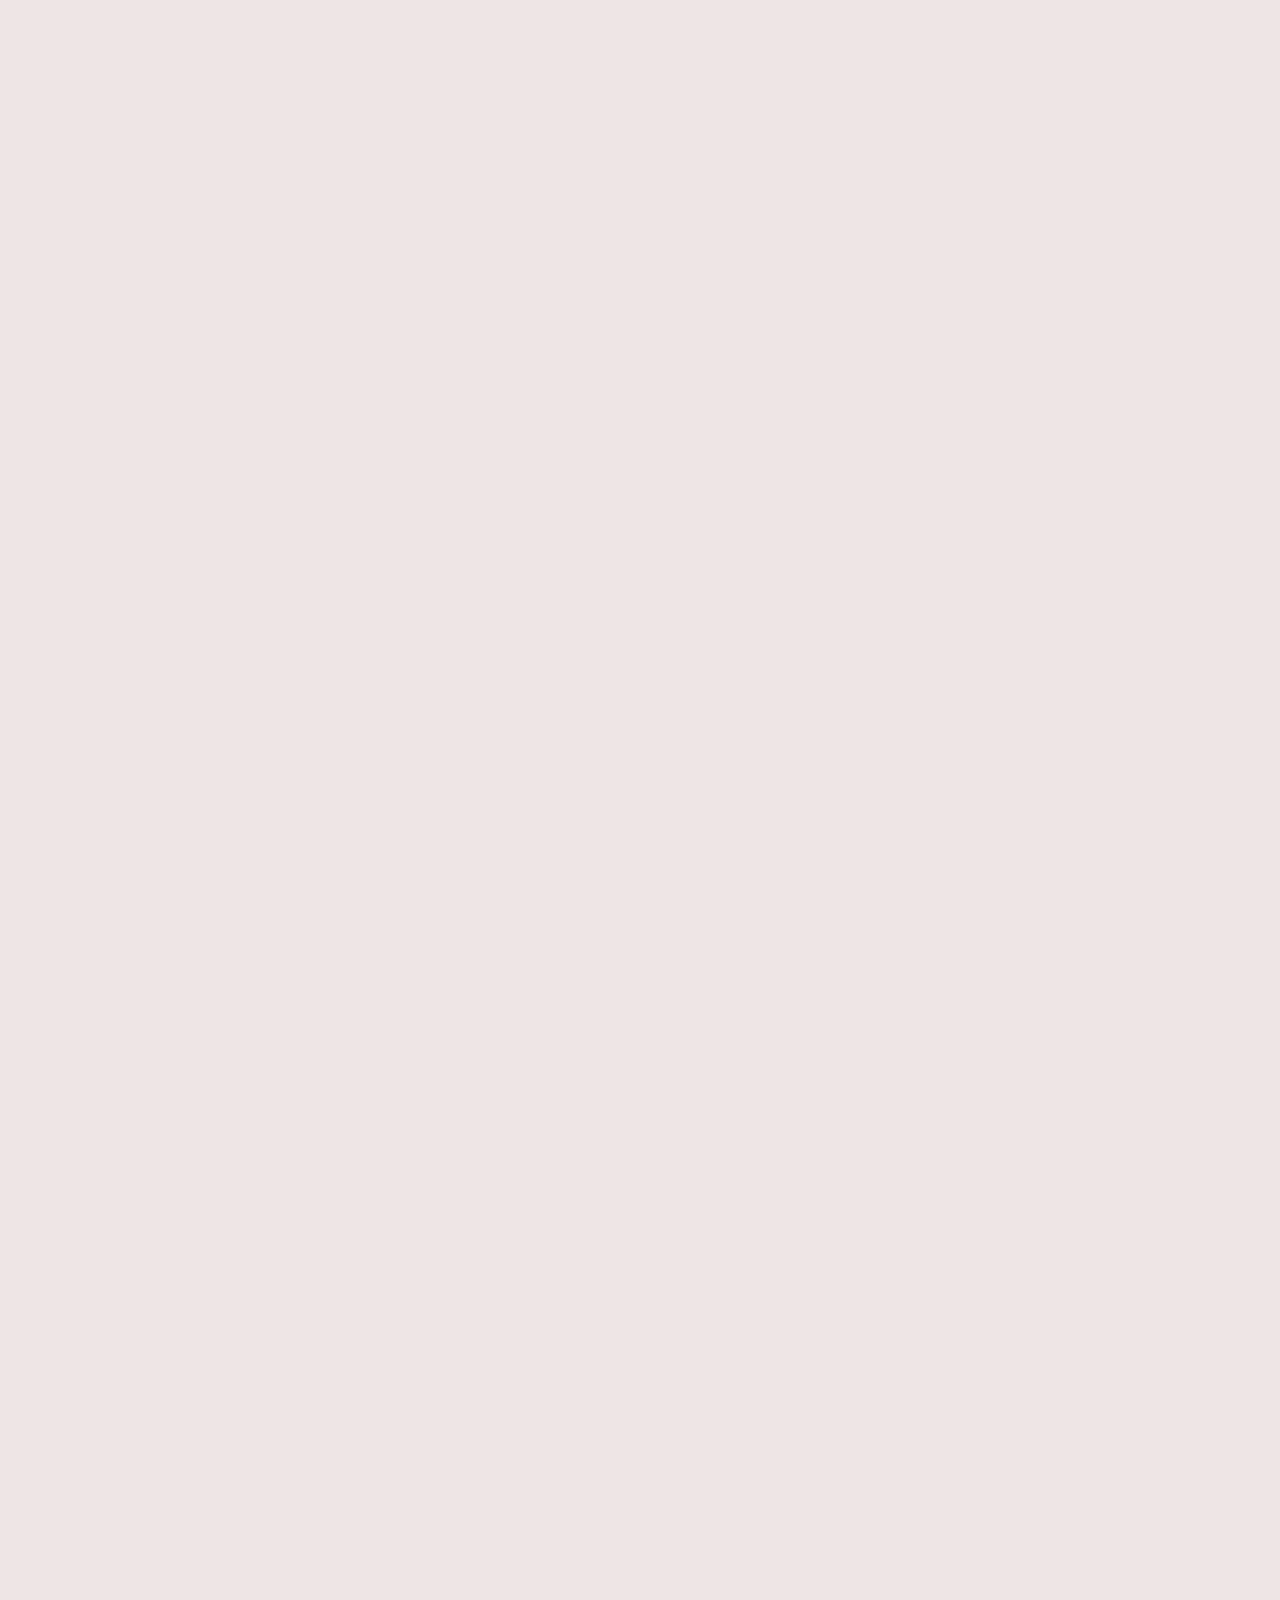
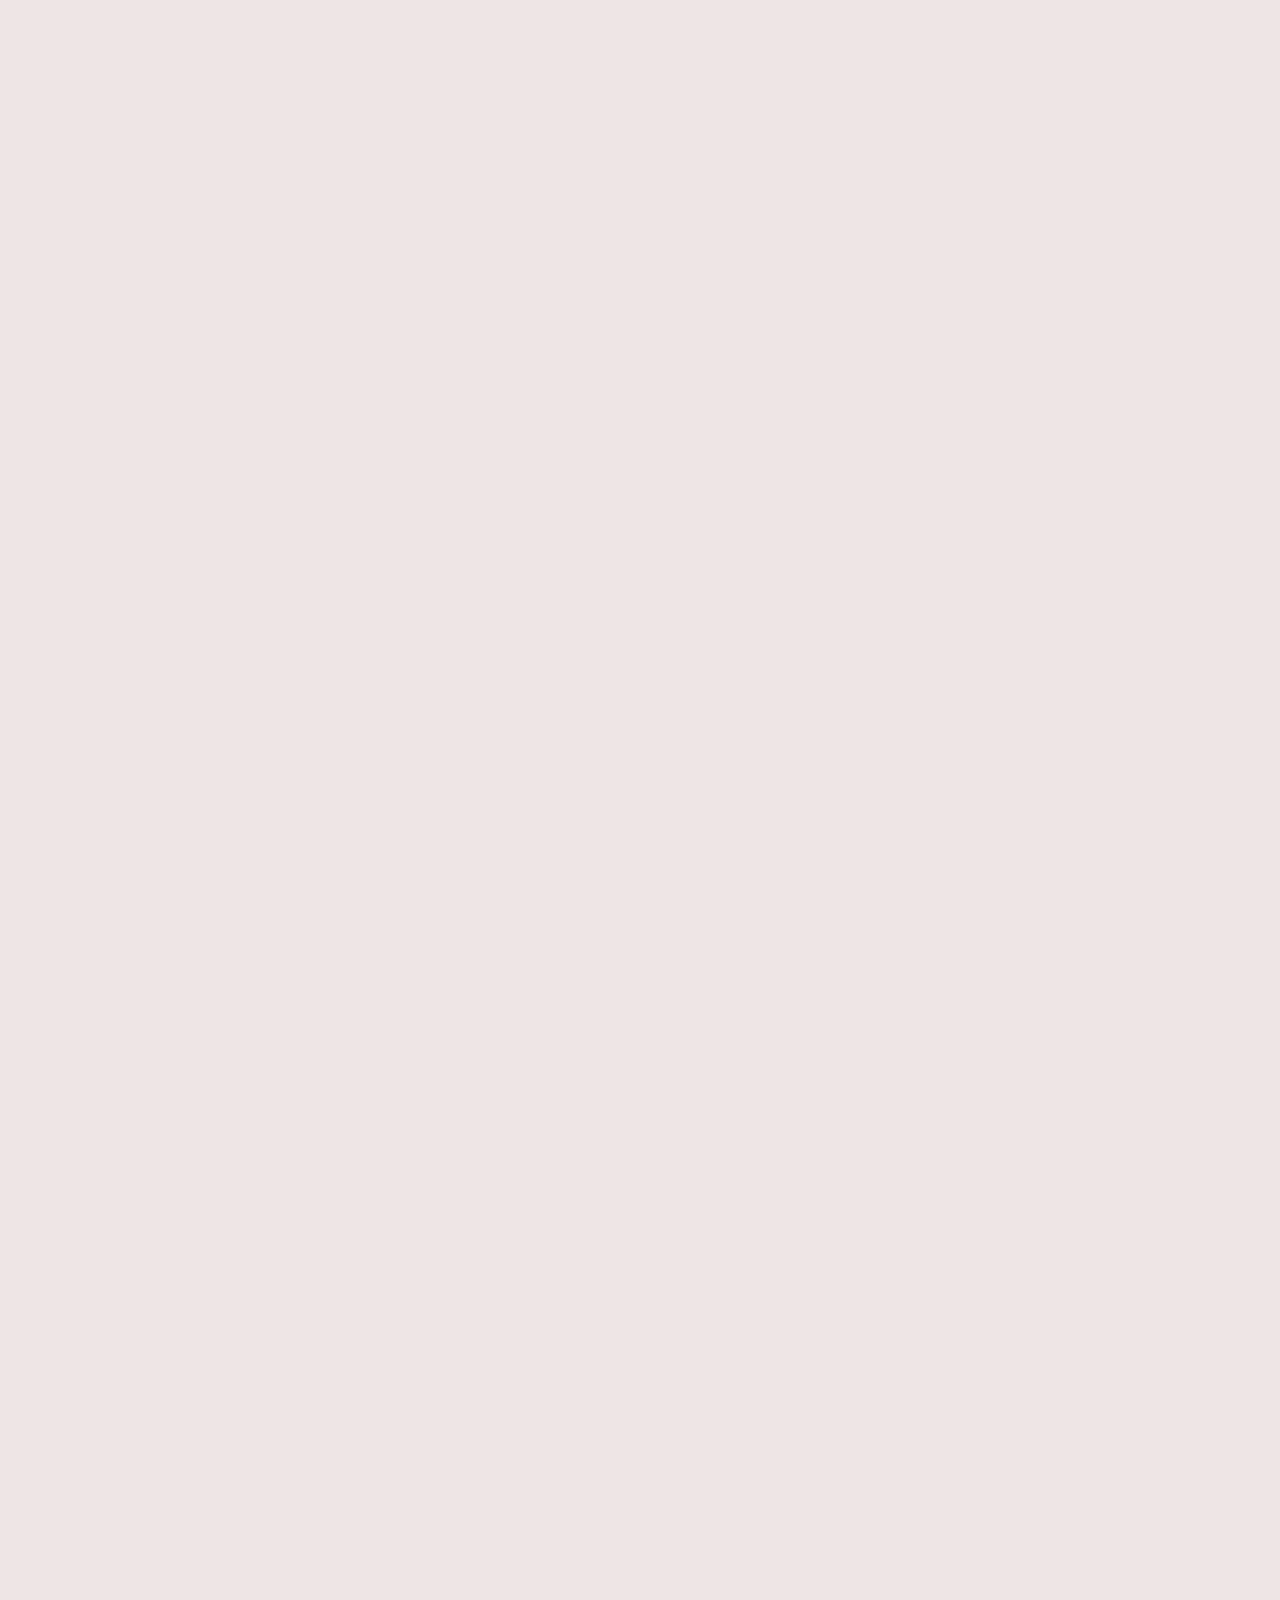
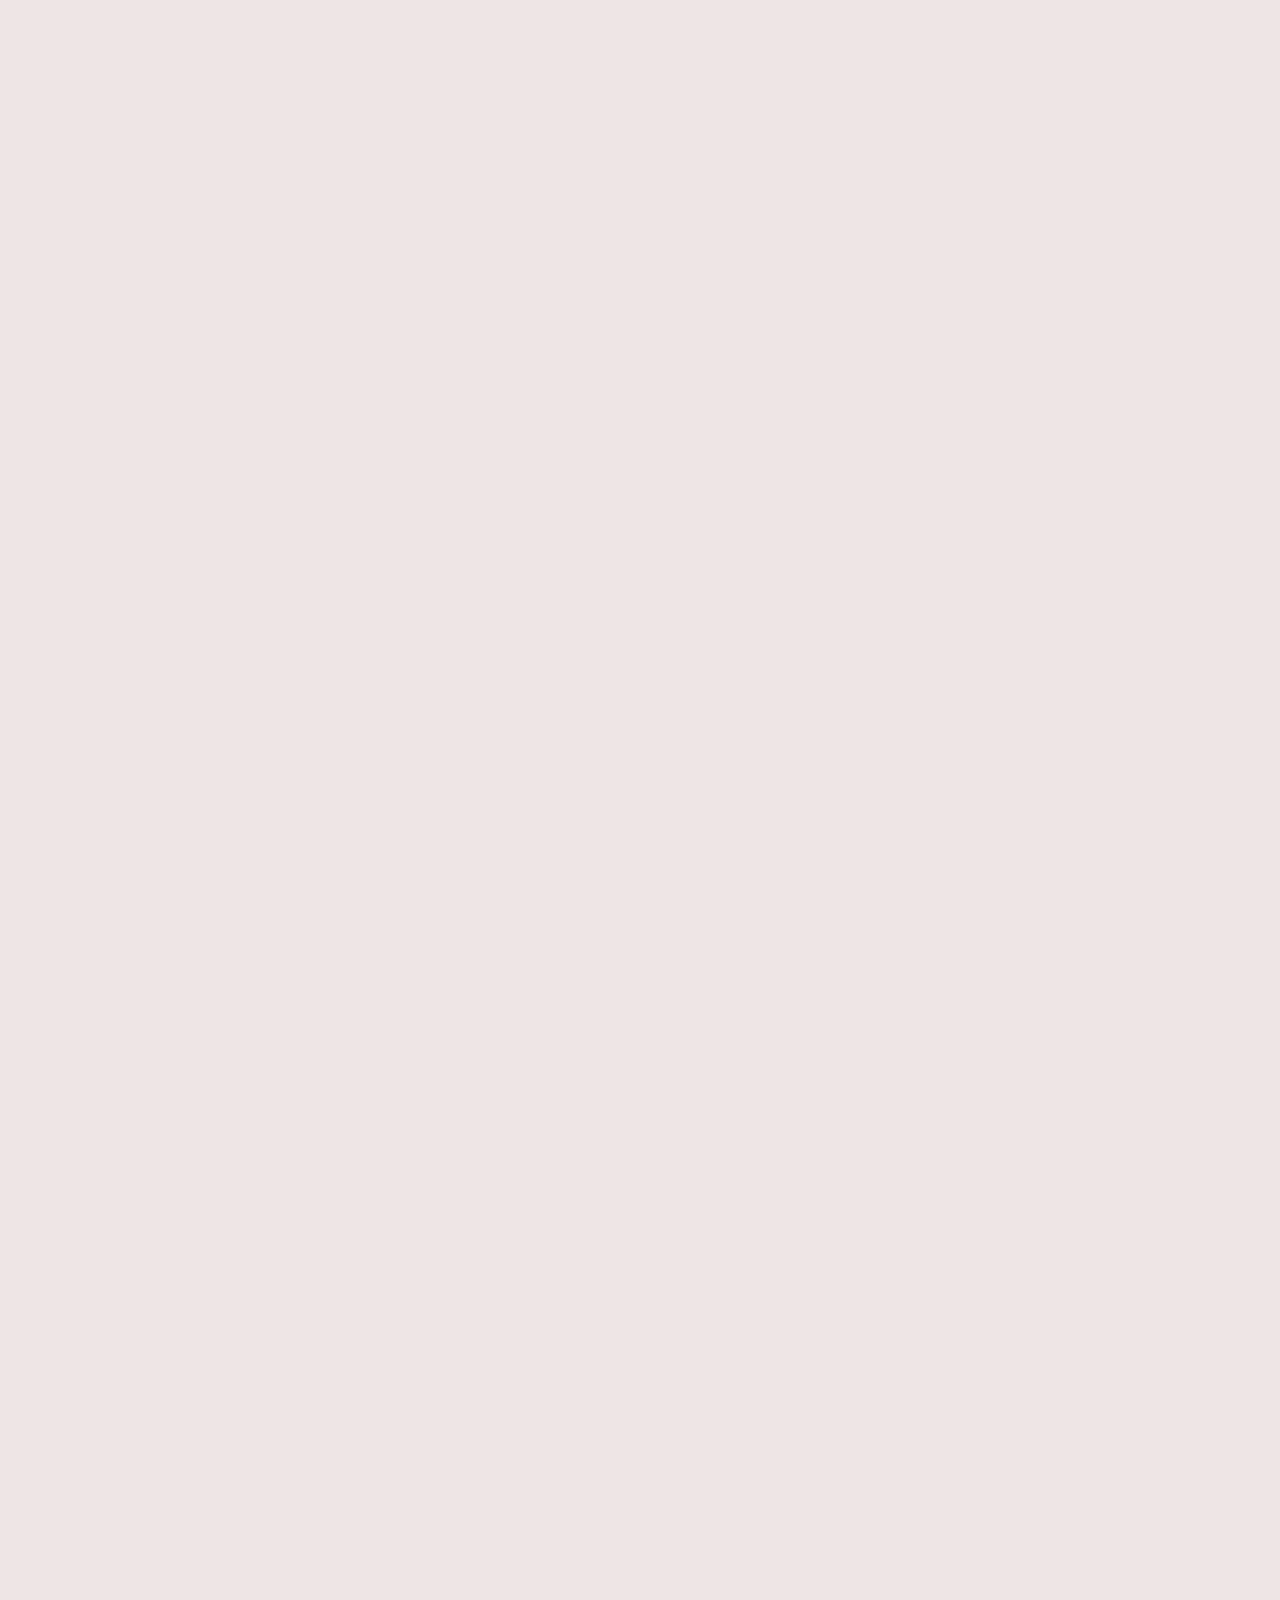
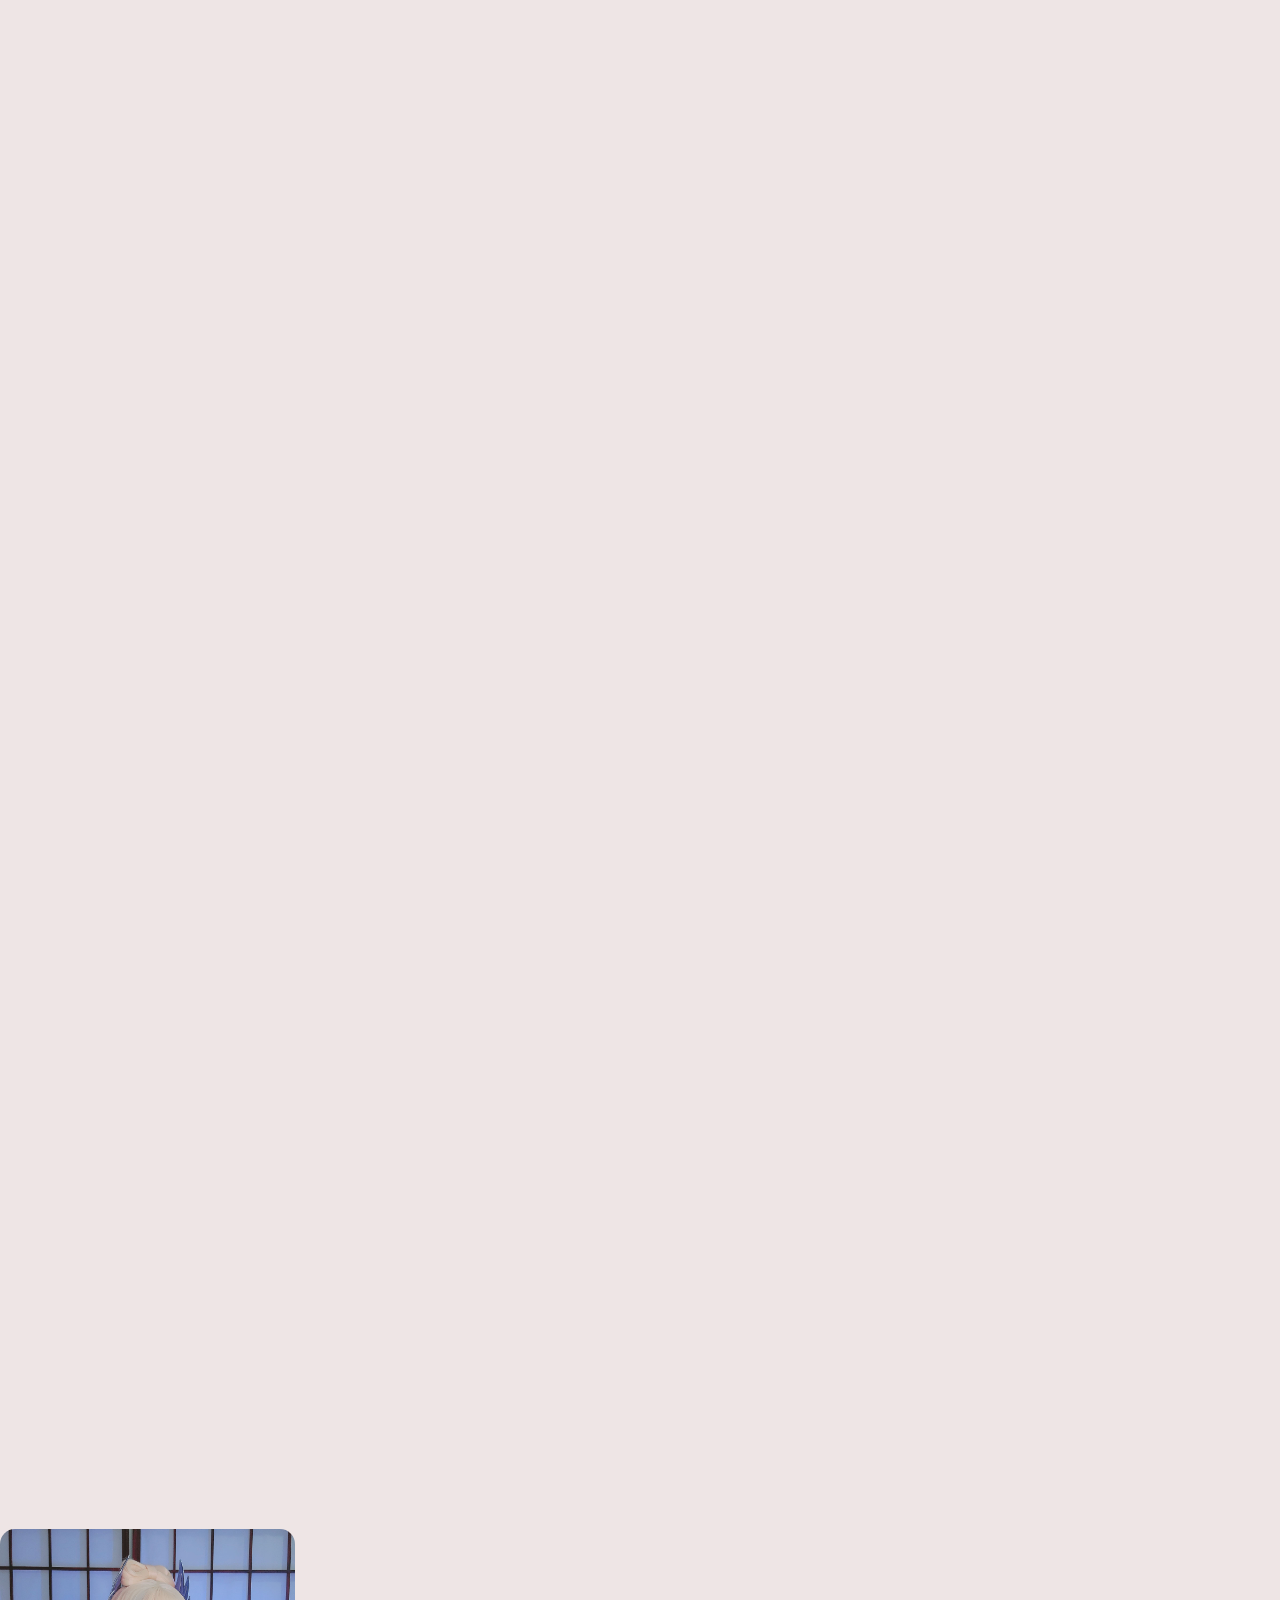
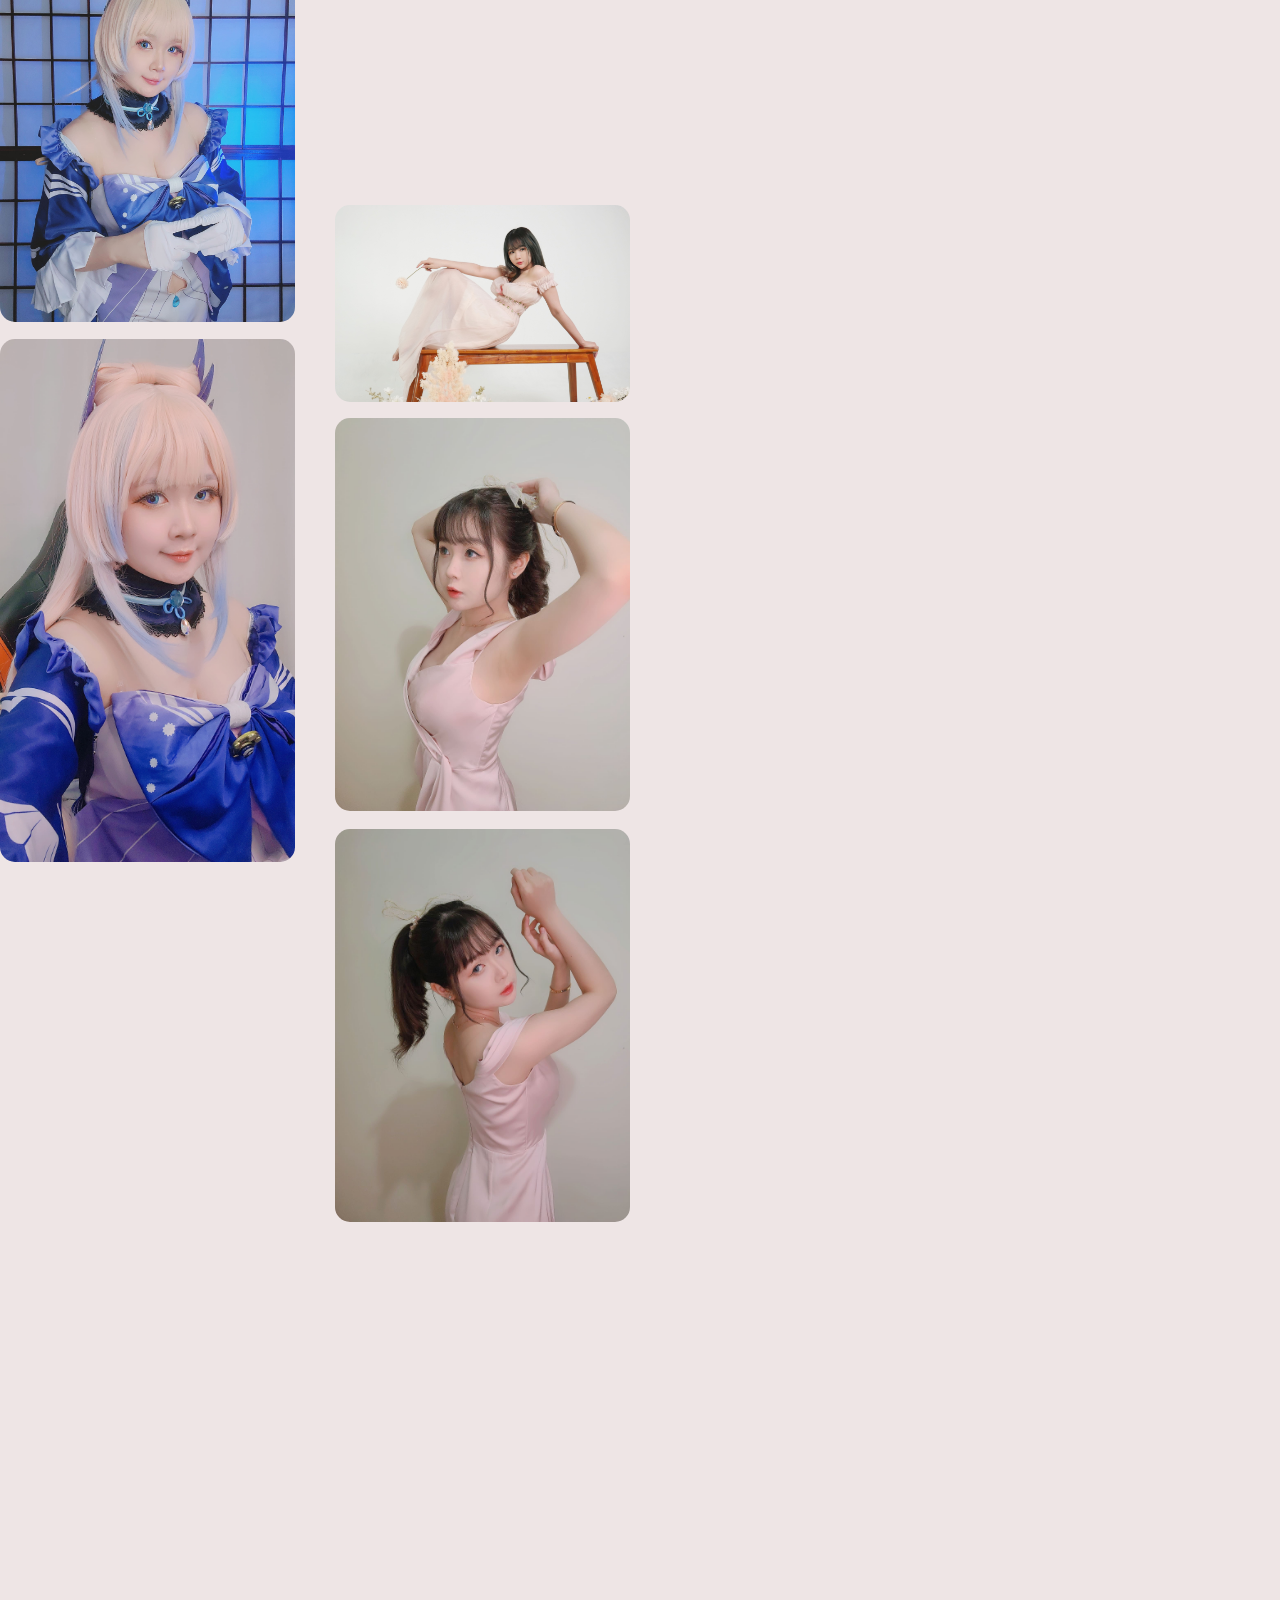
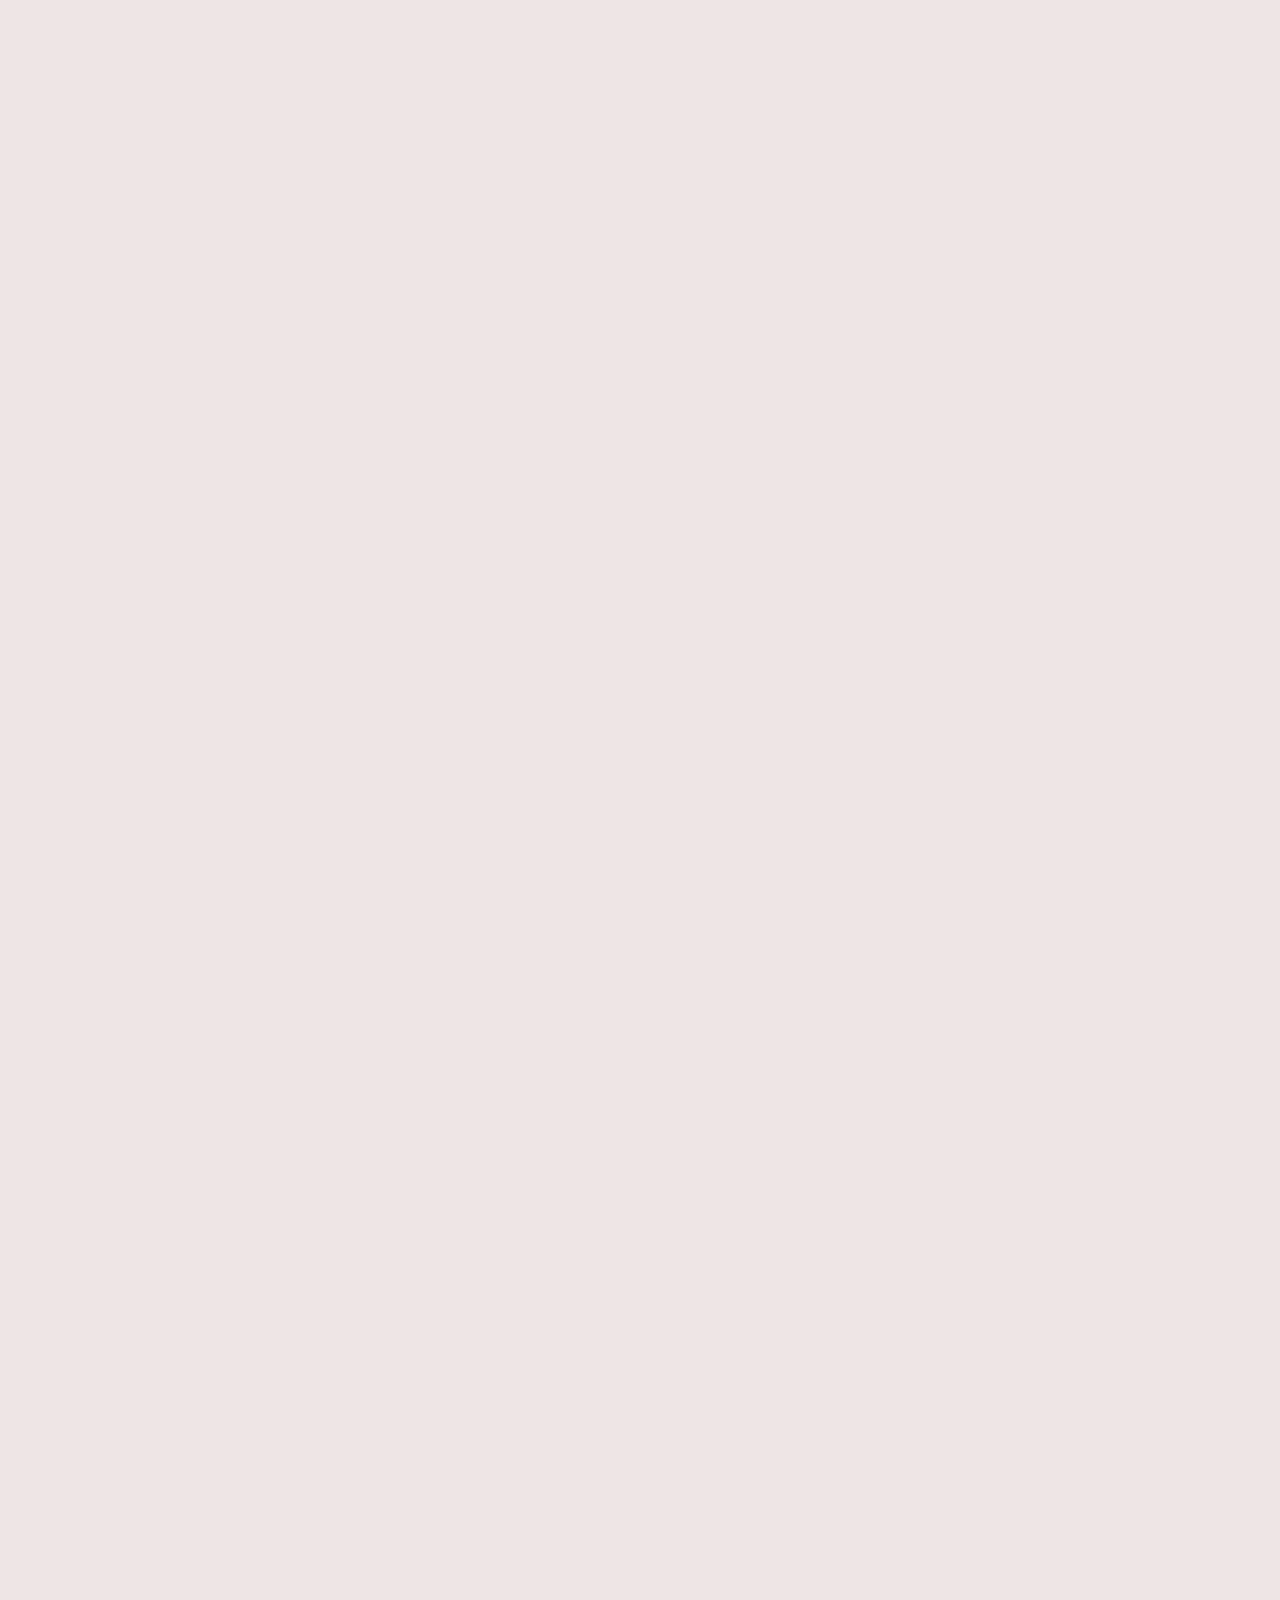
==== commit ecdebb97: "upload fs punipun november 2023" ====
--- a/index.html
+++ b/index.html
@@ -1178,6 +1178,11 @@
       <div class="grid-item" data-name="fs" data-aos="zoom-out-down">
         <a href="assets/img/Clarissa Punipun/Alice(NIKKE).jpg" data-fancybox="gallery" data-caption="<h4>Punipun October 2023(Alice NIKKE)</h4><p>Clarissa Punipun</p>">
           <img src="assets/img/Clarissa Punipun/Alice(NIKKE).jpg" alt="" />
+        </a>
+      </div>
+      <div class="grid-item" data-name="fs" data-aos="zoom-out-down">
+        <a href="assets/img/Clarissa Punipun/Sousou no Frieren.jpg" data-fancybox="gallery" data-caption="<h4>Punipun November 2023(Sousou no Frieren)</h4><p>Clarissa Punipun</p>">
+          <img src="assets/img/Clarissa Punipun/Sousou no Frieren.jpg" alt="" />
         </a>
       </div>
     </div>
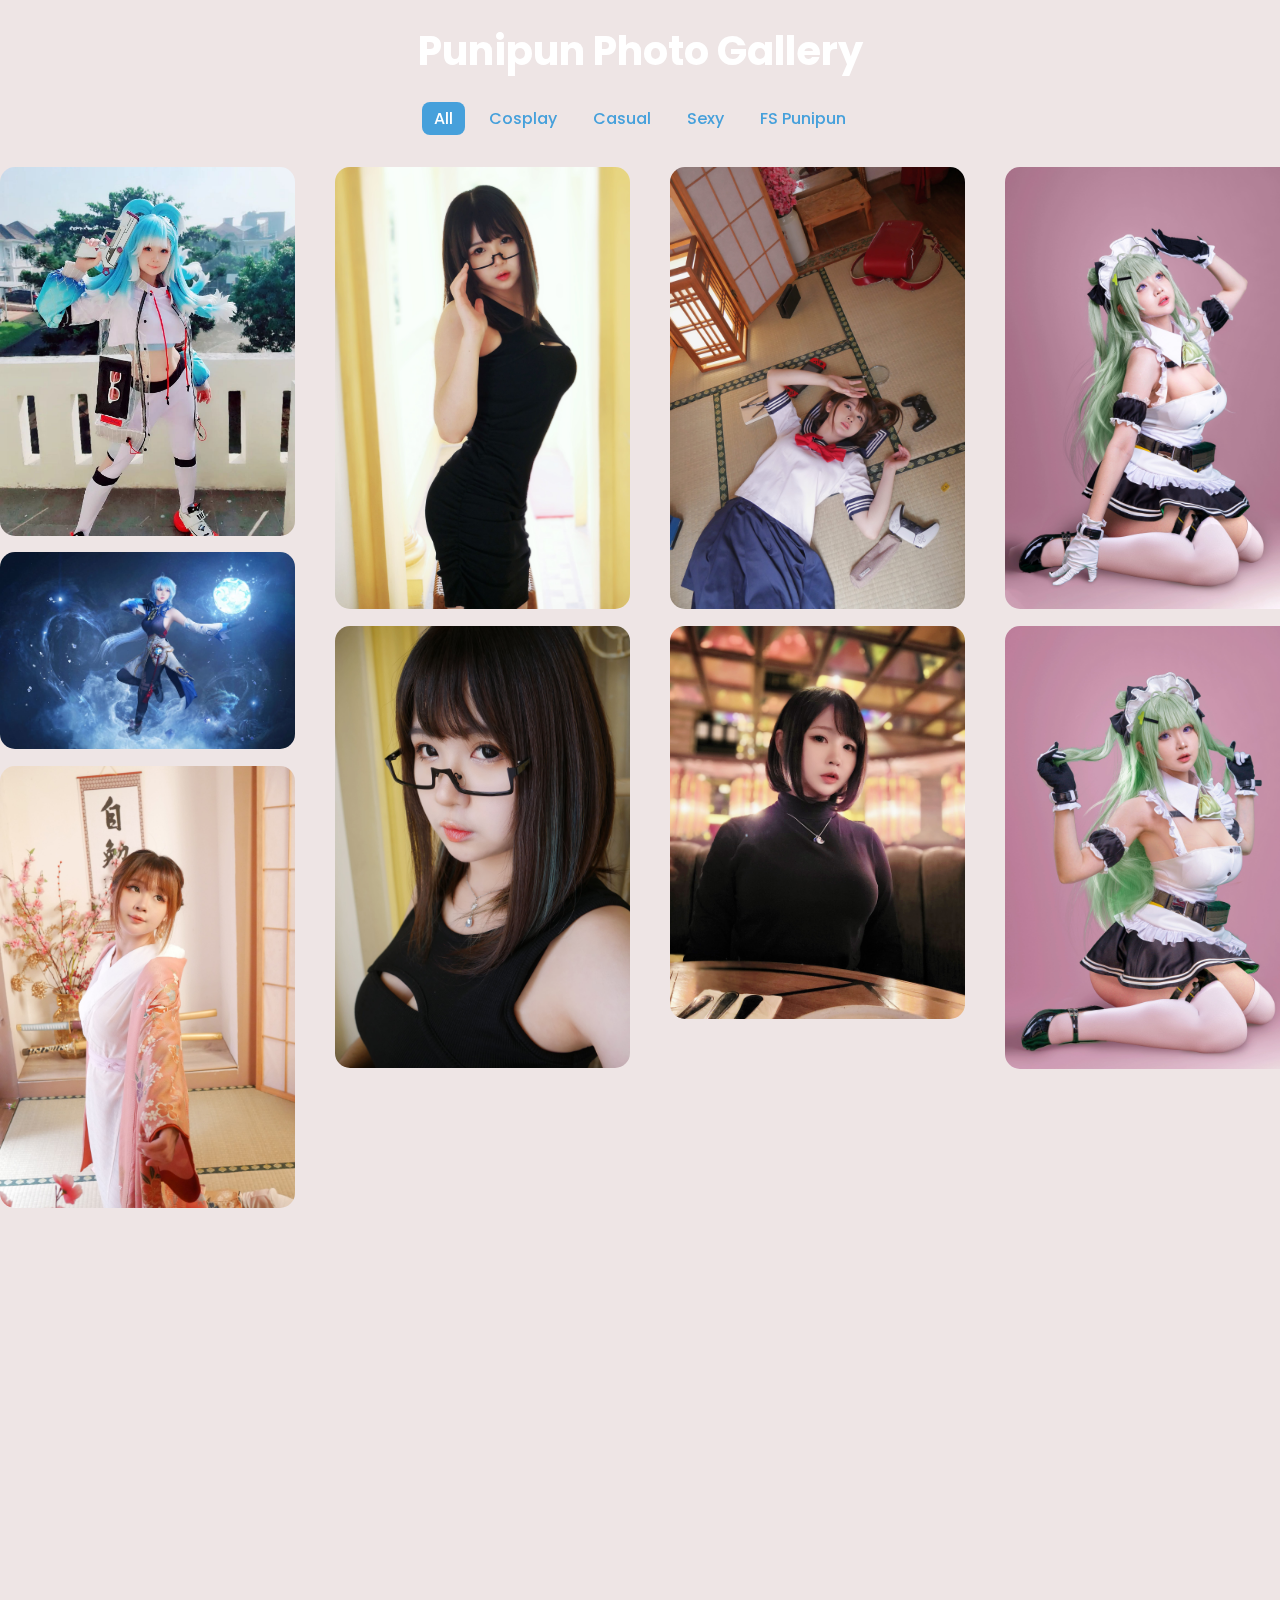
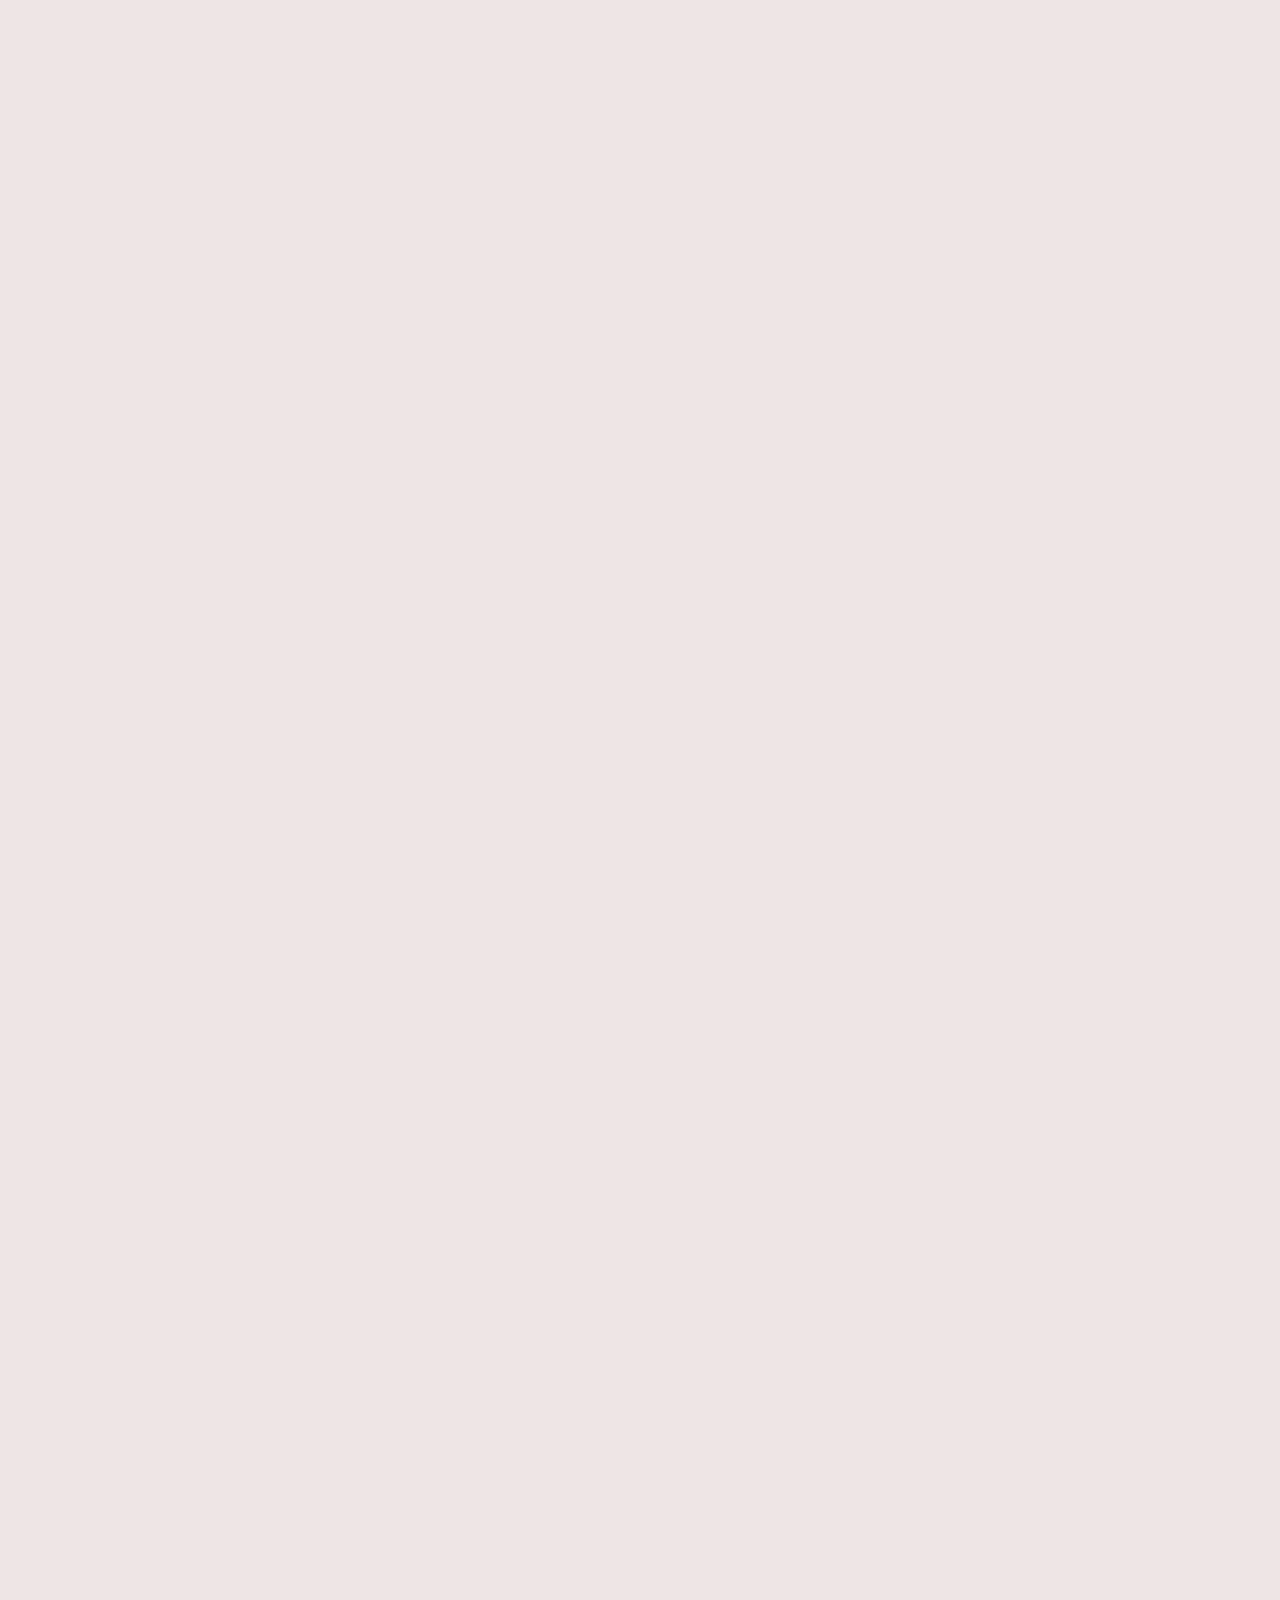
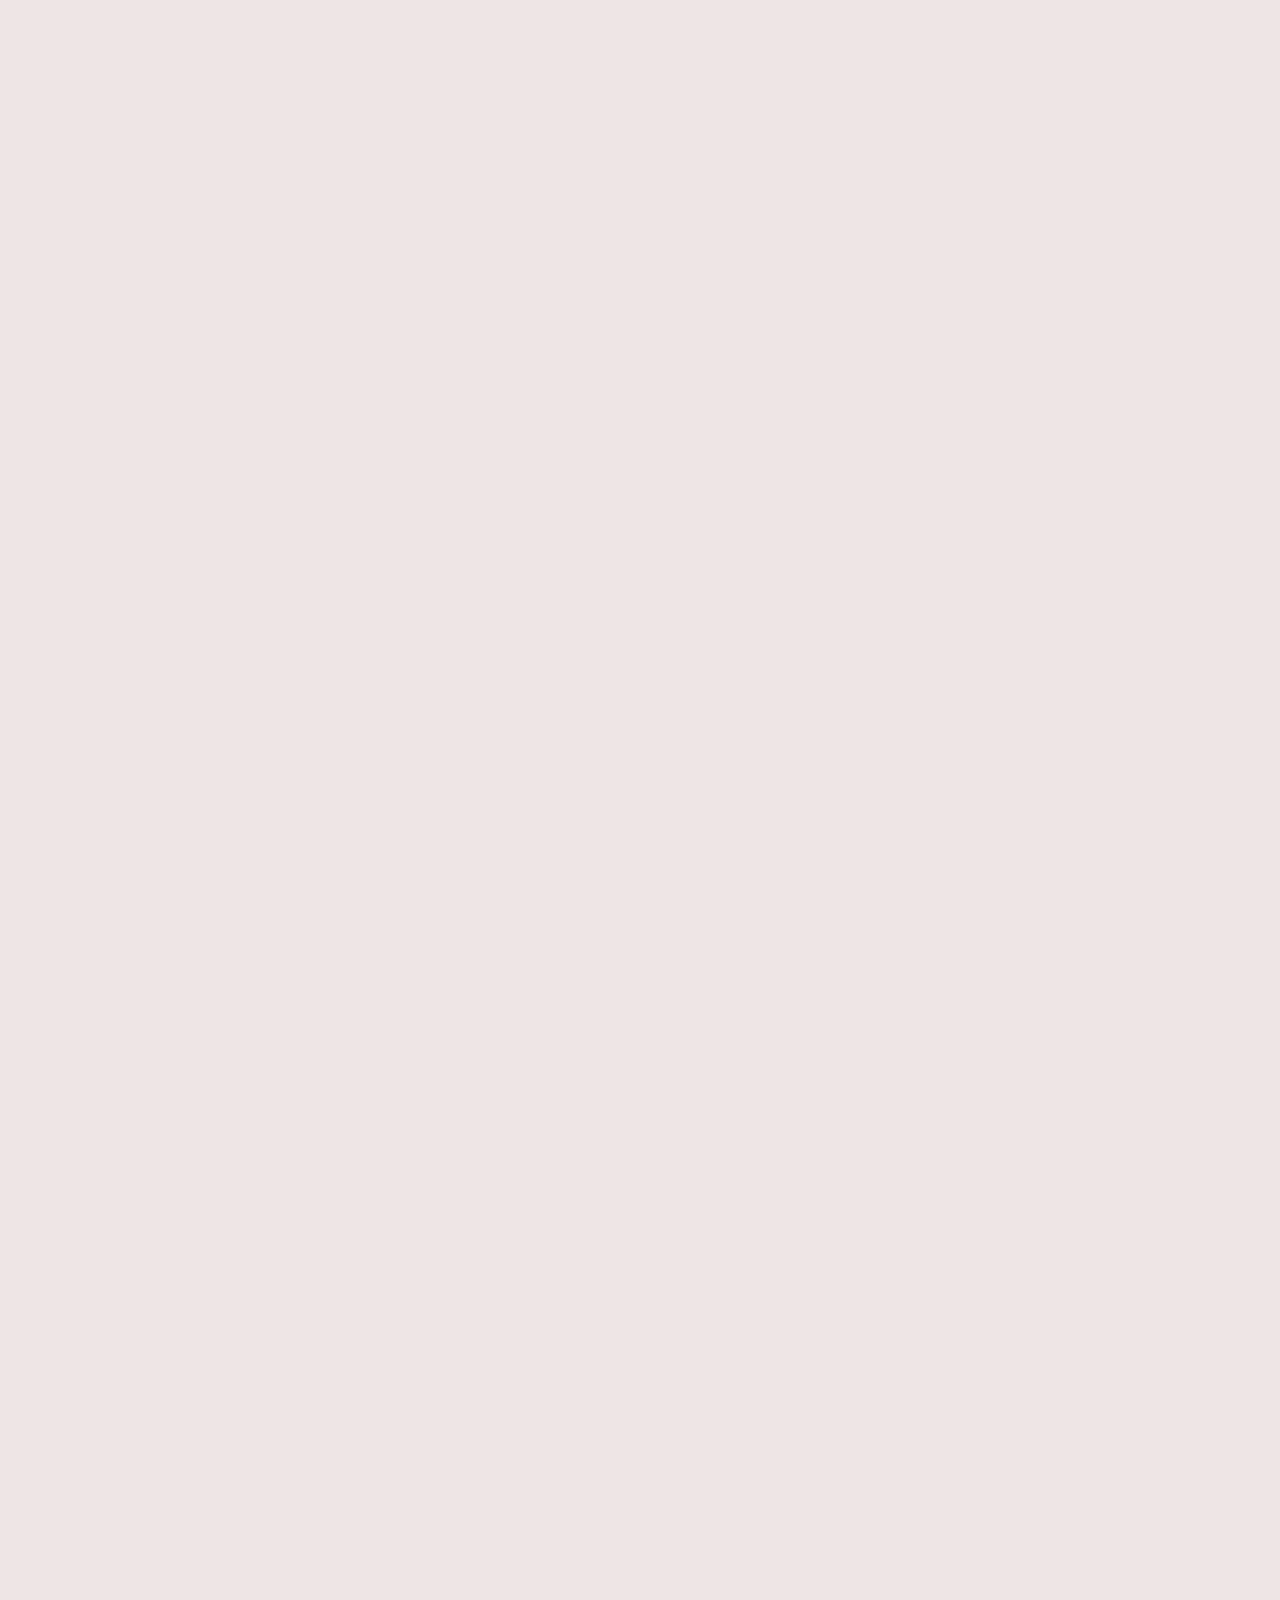
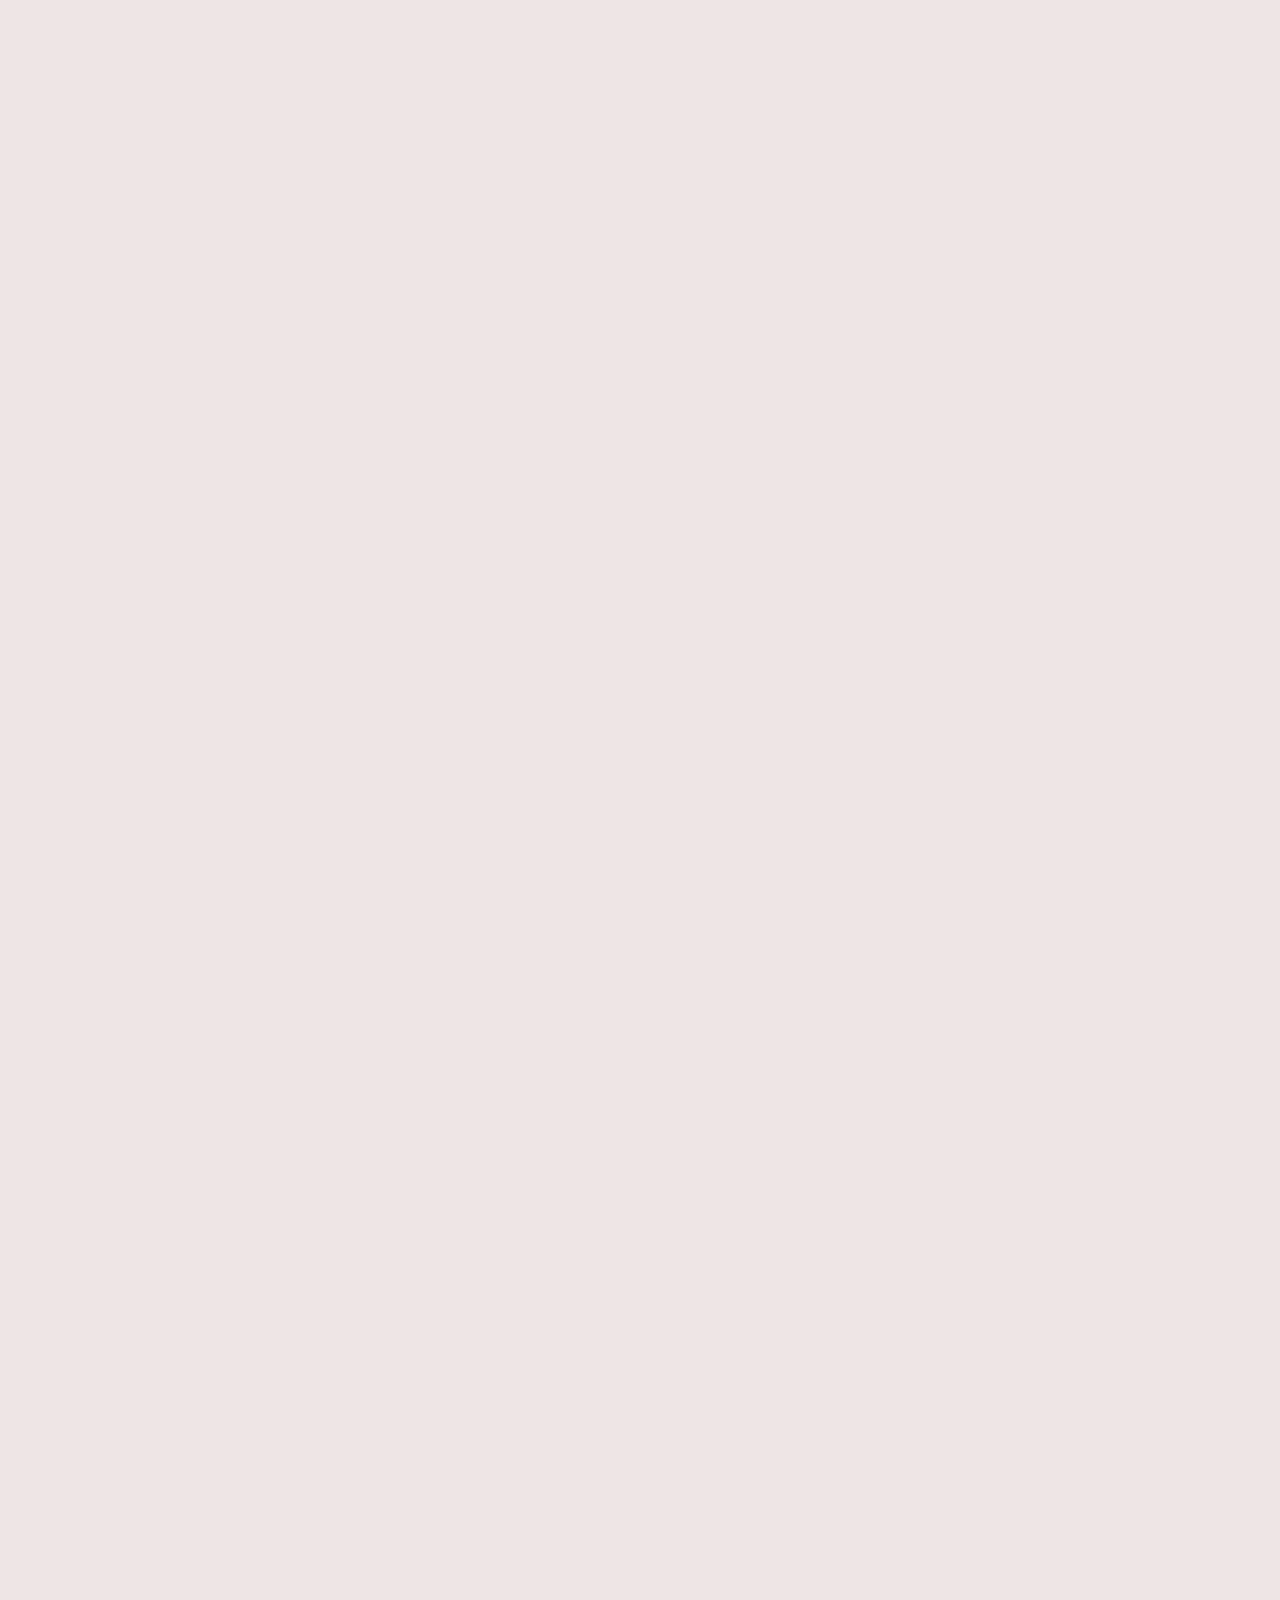
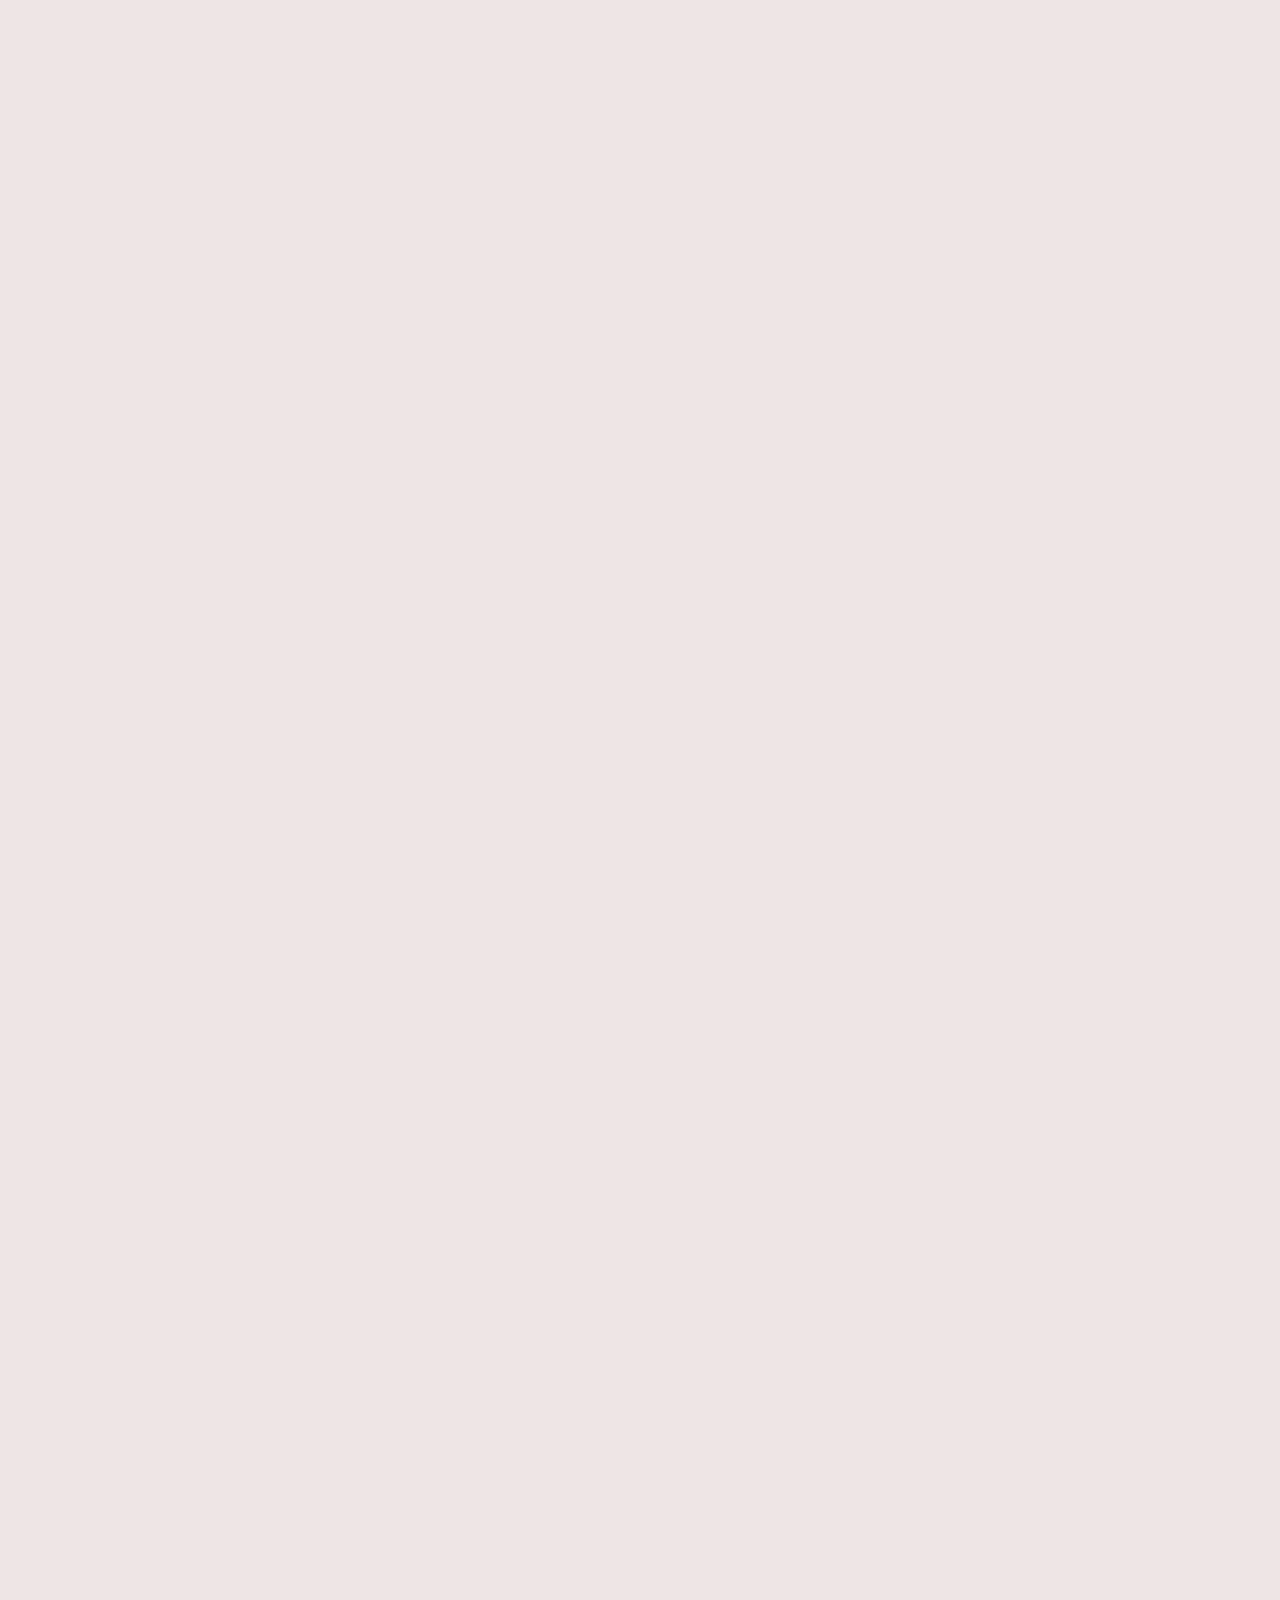
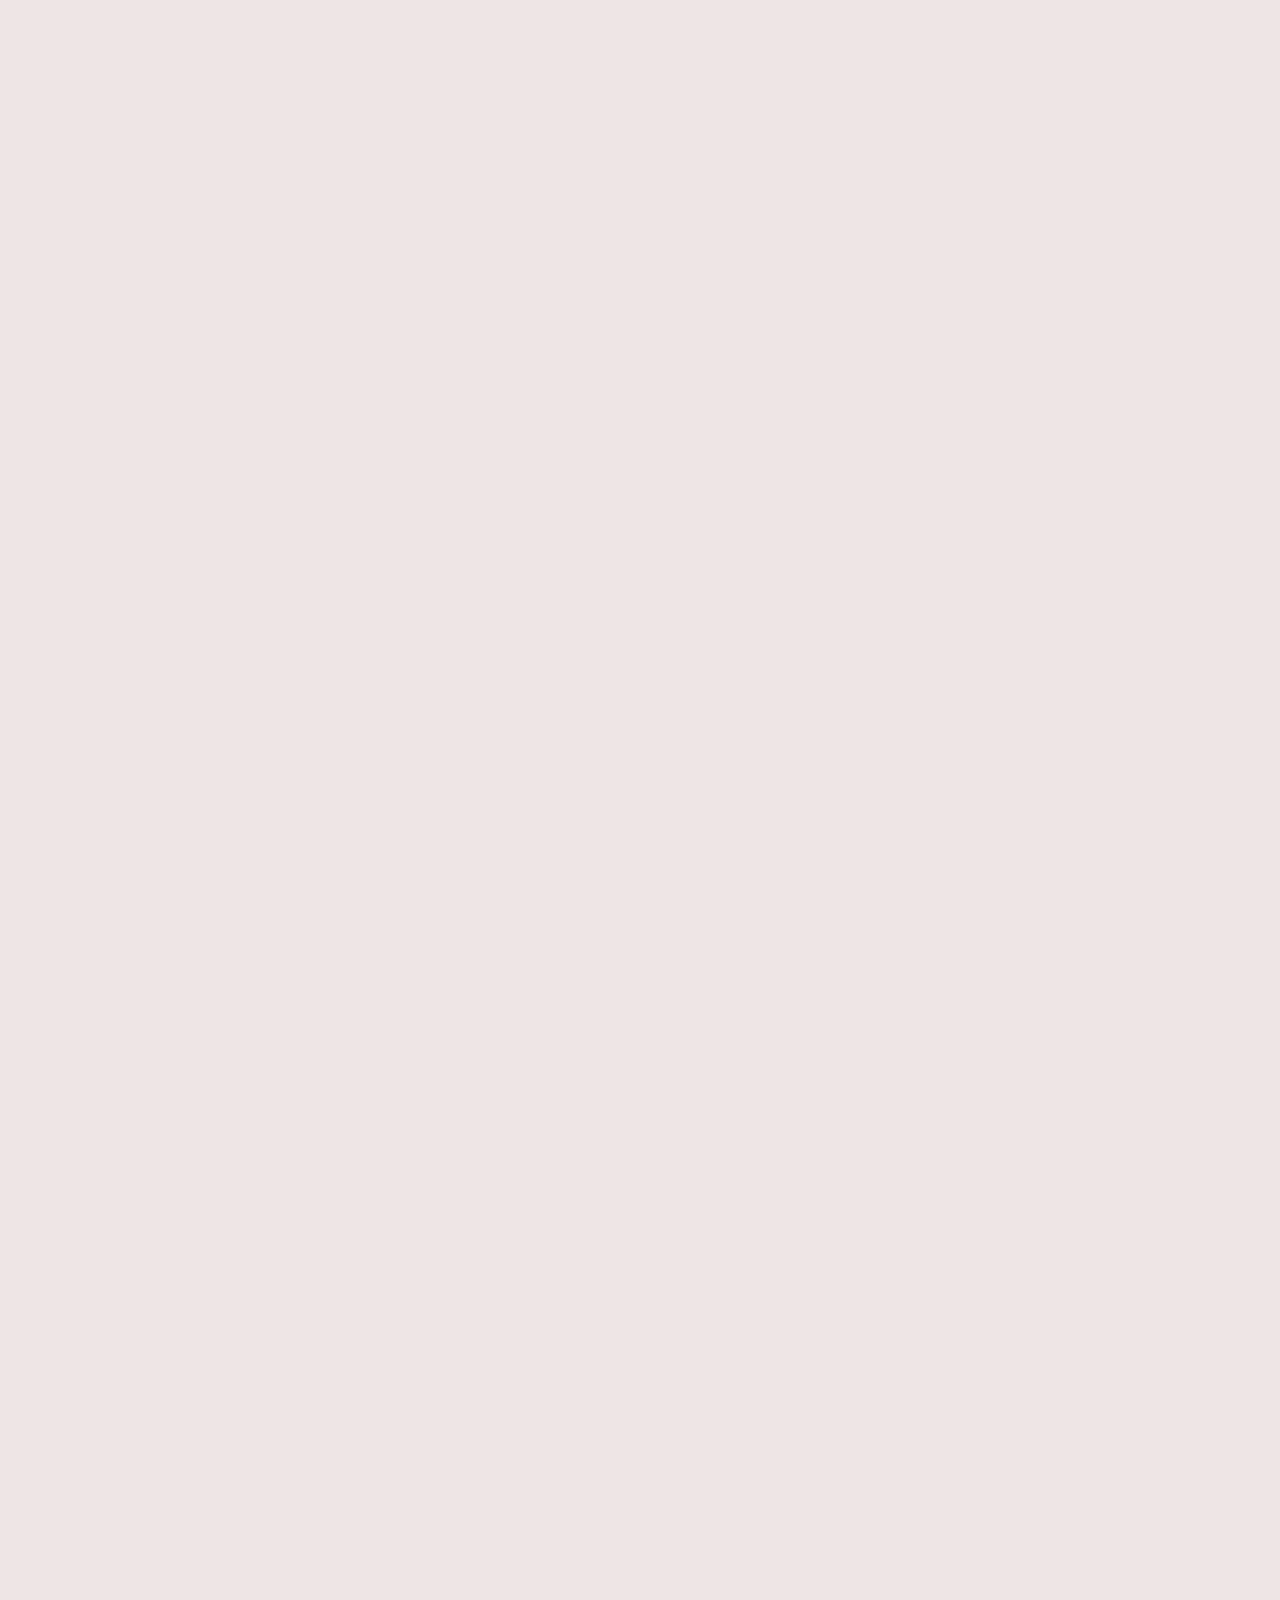
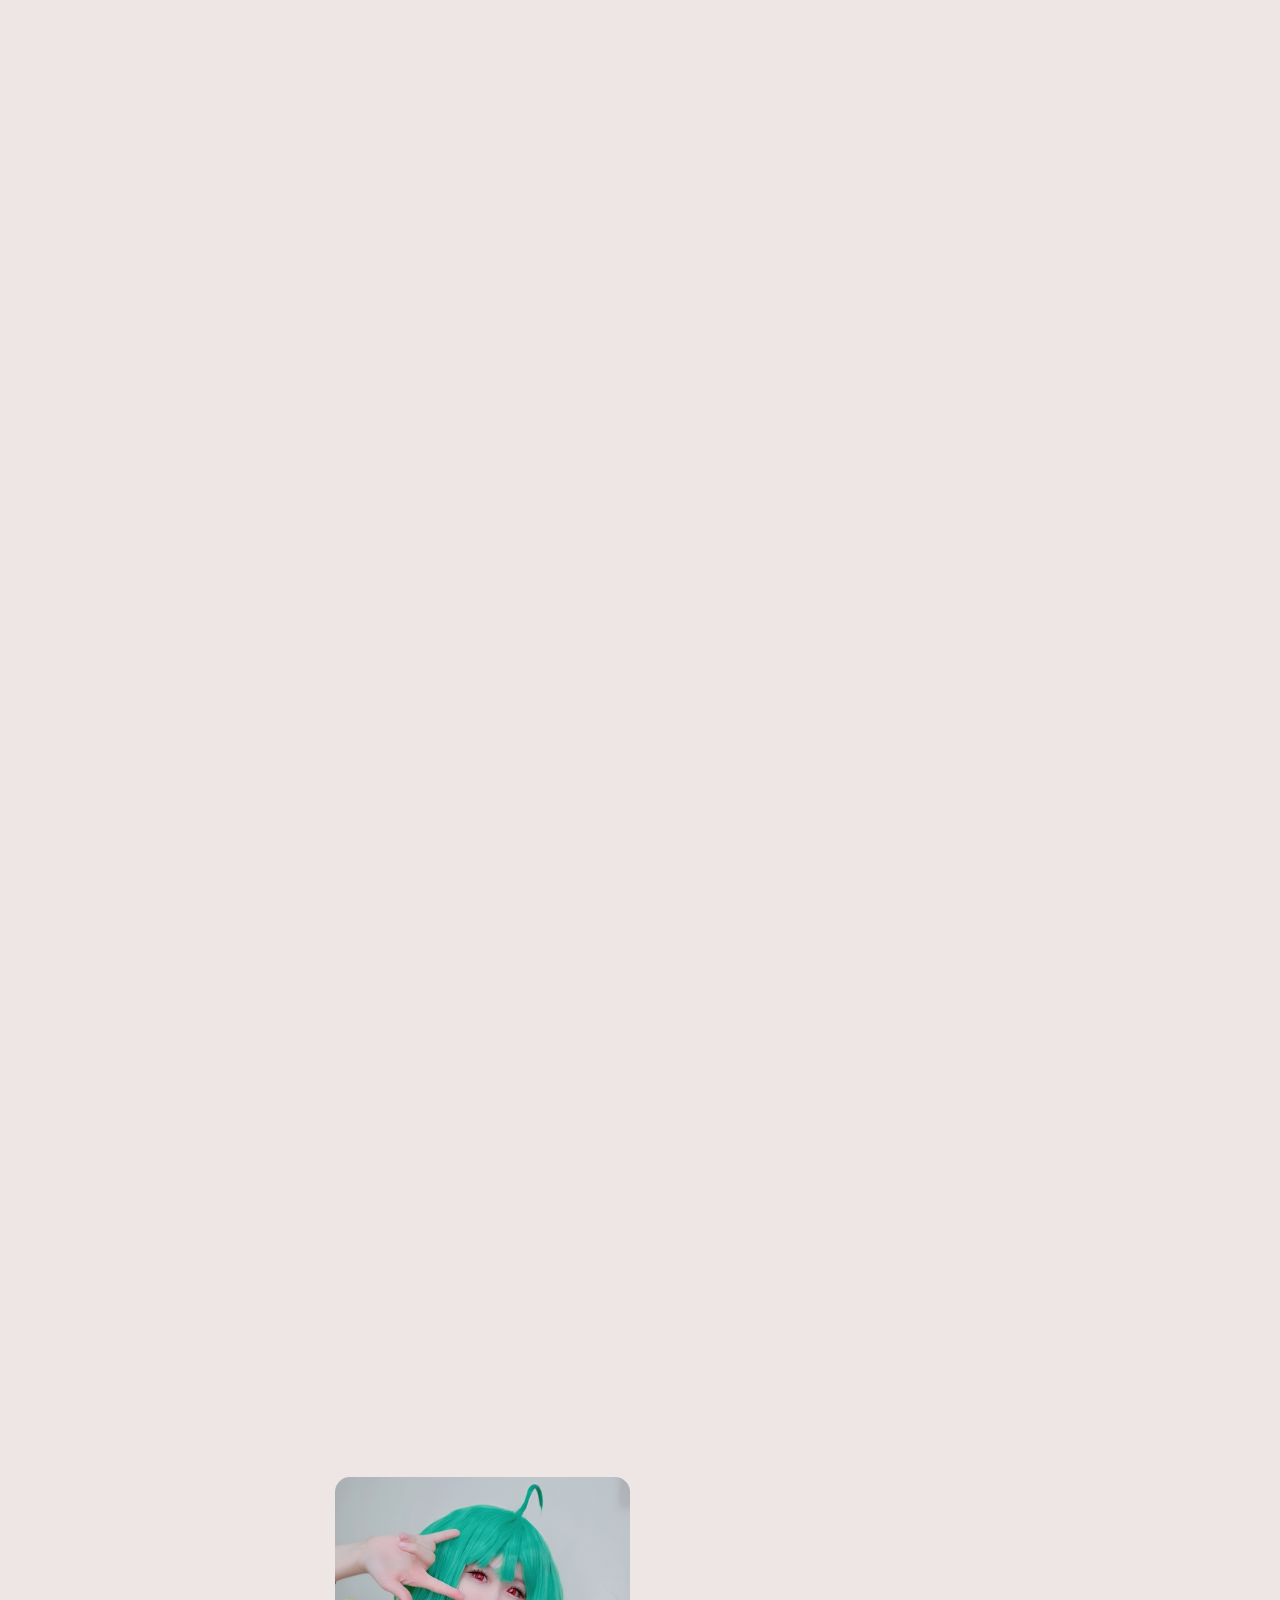
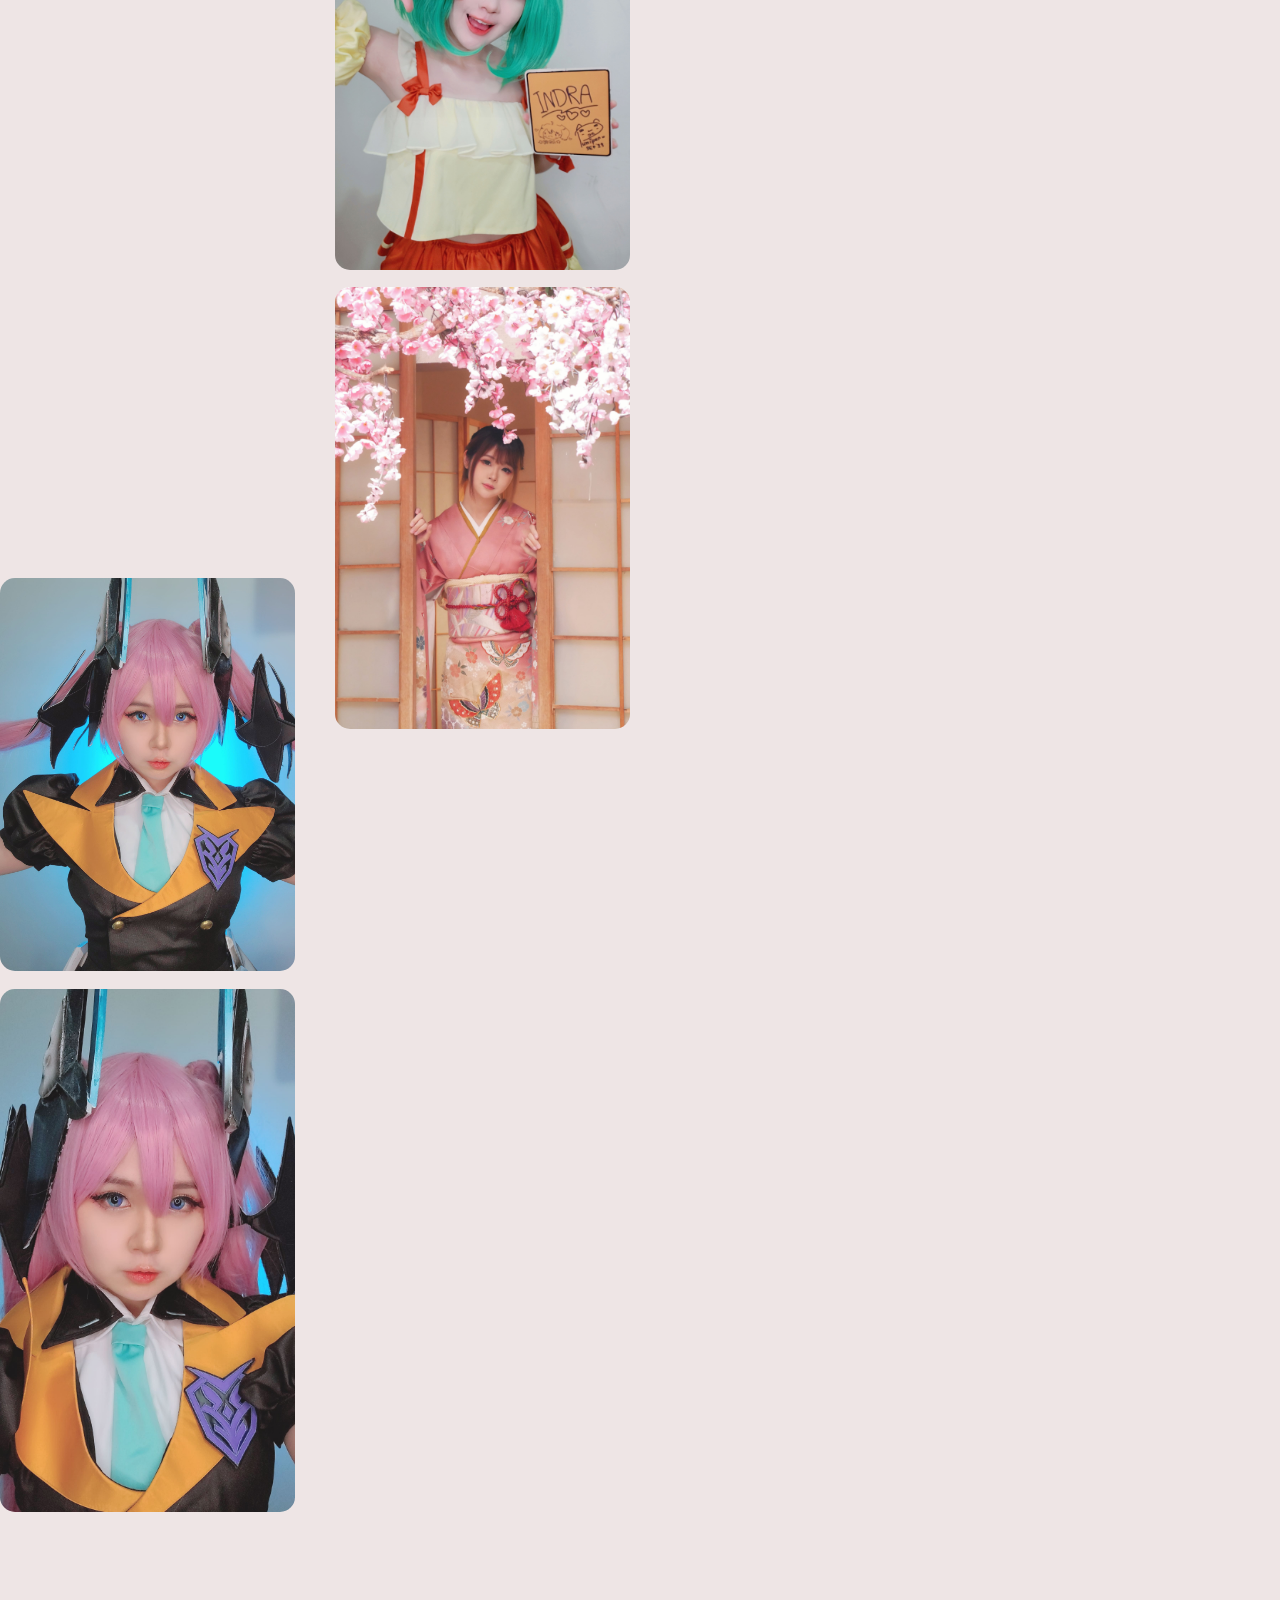
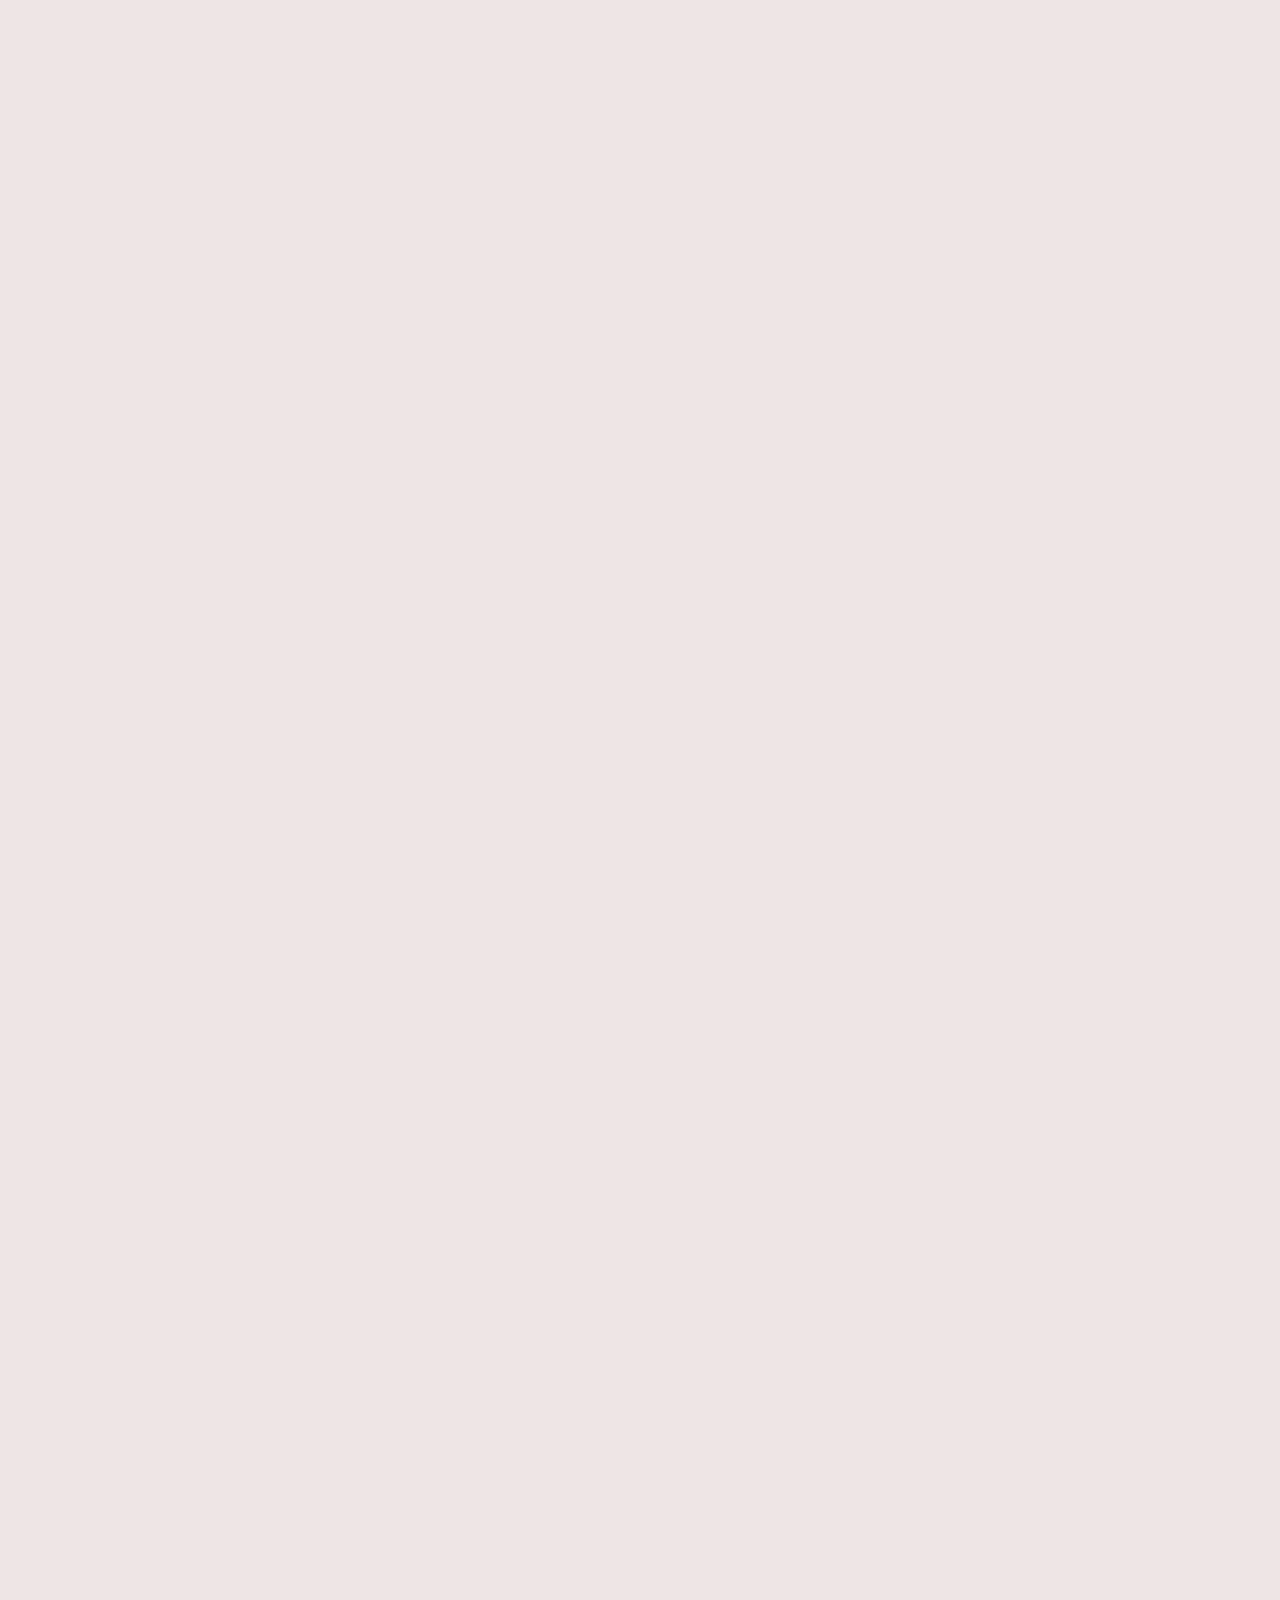
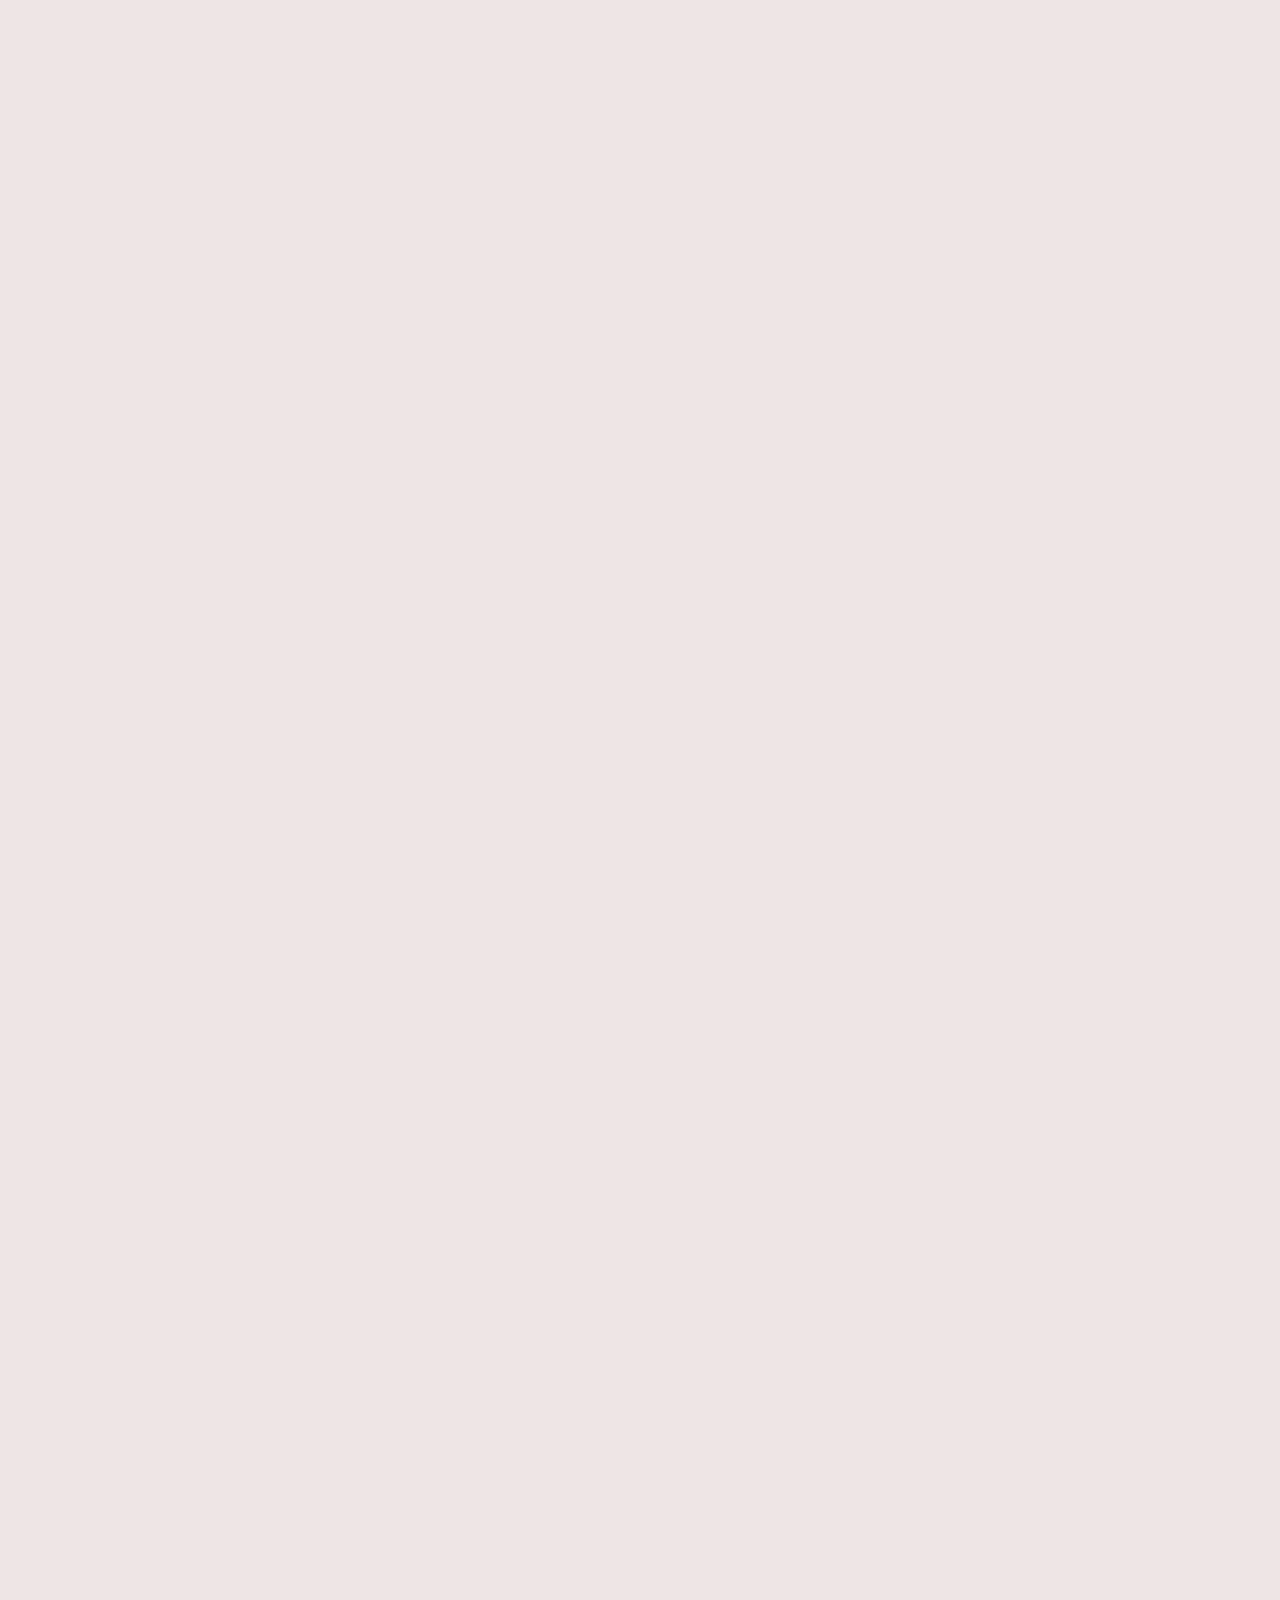
==== commit 0efb2b1a: "upload fs punipun nov 2023" ====
--- a/index.html
+++ b/index.html
@@ -750,41 +750,41 @@
           <img src="assets/img/Clarissa Punipun/Lumine Xmas 5.jpg" alt="" />
         </a>
       </div>
-      <div class="grid-item" data-name="casual" data-aos="fade-left">
+      <!-- <div class="grid-item" data-name="casual" data-aos="fade-left">
         <a href="assets/img/Clarissa Punipun/CNY 2022 1.jpg" data-fancybox="gallery" data-caption="<h4>Chinese Casual Dress</h4><p>Clarissa Punipun</p>">
           <img src="assets/img/Clarissa Punipun/CNY 2022 1.jpg" alt="" />
         </a>
-      </div>
+      </div> -->
       <div class="grid-item" data-name="casual" data-aos="fade-left">
         <a href="assets/img/Clarissa Punipun/Punipun Me Time.jpg" data-fancybox="gallery" data-caption="<h4>Punipun Me Time</h4><p>Clarissa Punipun</p>">
           <img src="assets/img/Clarissa Punipun/Punipun Me Time.jpg" alt="" />
         </a>
       </div>
-      <div class="grid-item" data-name="casual" data-aos="fade-left">
+      <!-- <div class="grid-item" data-name="casual" data-aos="fade-left">
         <a href="assets/img/Clarissa Punipun/CNY 2022 2.jpg" data-fancybox="gallery" data-caption="<h4>Chinese Casual Dress</h4><p>Clarissa Punipun</p>">
           <img src="assets/img/Clarissa Punipun/CNY 2022 2.jpg" alt="" />
         </a>
-      </div>
-      <div class="grid-item" data-name="casual" data-aos="fade-left">
+      </div> -->
+      <!-- <div class="grid-item" data-name="casual" data-aos="fade-left">
         <a href="assets/img/Clarissa Punipun/CNY 2022 3.jpg" data-fancybox="gallery" data-caption="<h4>Chinese Casual Dress</h4><p>Clarissa Punipun</p>">
           <img src="assets/img/Clarissa Punipun/CNY 2022 3.jpg" alt="" />
         </a>
-      </div>
-      <div class="grid-item" data-name="casual" data-aos="fade-left">
+      </div> -->
+      <!-- <div class="grid-item" data-name="casual" data-aos="fade-left">
         <a href="assets/img/Clarissa Punipun/CNY 2022 4.jpg" data-fancybox="gallery" data-caption="<h4>Chinese Casual Dress</h4><p>Clarissa Punipun</p>">
           <img src="assets/img/Clarissa Punipun/CNY 2022 4.jpg" alt="" />
         </a>
-      </div>
-      <div class="grid-item" data-name="casual" data-aos="fade-left">
+      </div> -->
+      <!-- <div class="grid-item" data-name="casual" data-aos="fade-left">
         <a href="assets/img/Clarissa Punipun/CNY 2022 5.jpg" data-fancybox="gallery" data-caption="<h4>Chinese Casual Dress</h4><p>Clarissa Punipun</p>">
           <img src="assets/img/Clarissa Punipun/CNY 2022 5.jpg" alt="" />
         </a>
-      </div>
-      <div class="grid-item" data-name="casual" data-aos="fade-left">
+      </div> -->
+      <!-- <div class="grid-item" data-name="casual" data-aos="fade-left">
         <a href="assets/img/Clarissa Punipun/CNY 2022 6.jpg" data-fancybox="gallery" data-caption="<h4>Chinese Casual Dress</h4><p>Clarissa Punipun</p>">
           <img src="assets/img/Clarissa Punipun/CNY 2022 6.jpg" alt="" />
         </a>
-      </div>
+      </div> -->
       <div class="grid-item" data-name="casual" data-aos="fade-left">
         <a href="assets/img/Clarissa Punipun/CNY 2023 001.jpg" data-fancybox="gallery" data-caption="<h4>Chinese Casual Dress</h4><p>Clarissa Punipun</p>">
           <img src="assets/img/Clarissa Punipun/CNY 2023 001.jpg" alt="" />
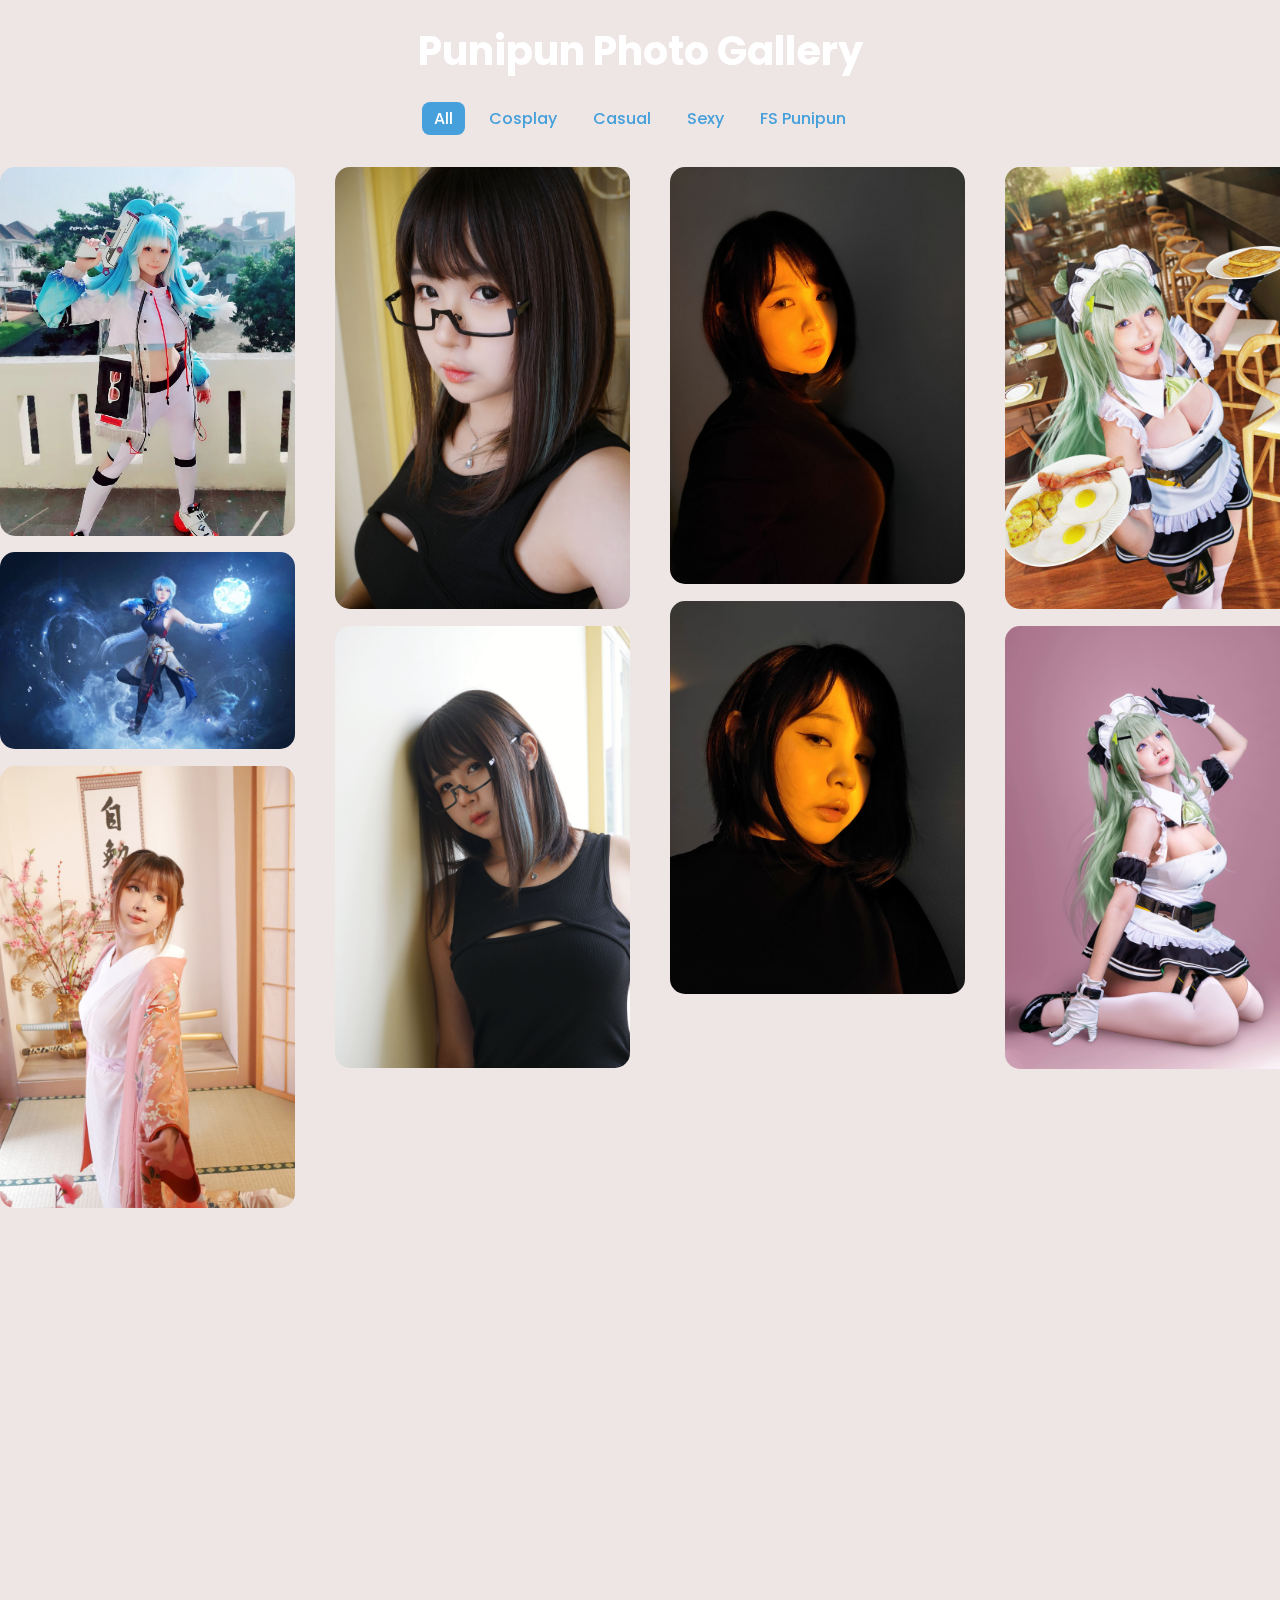
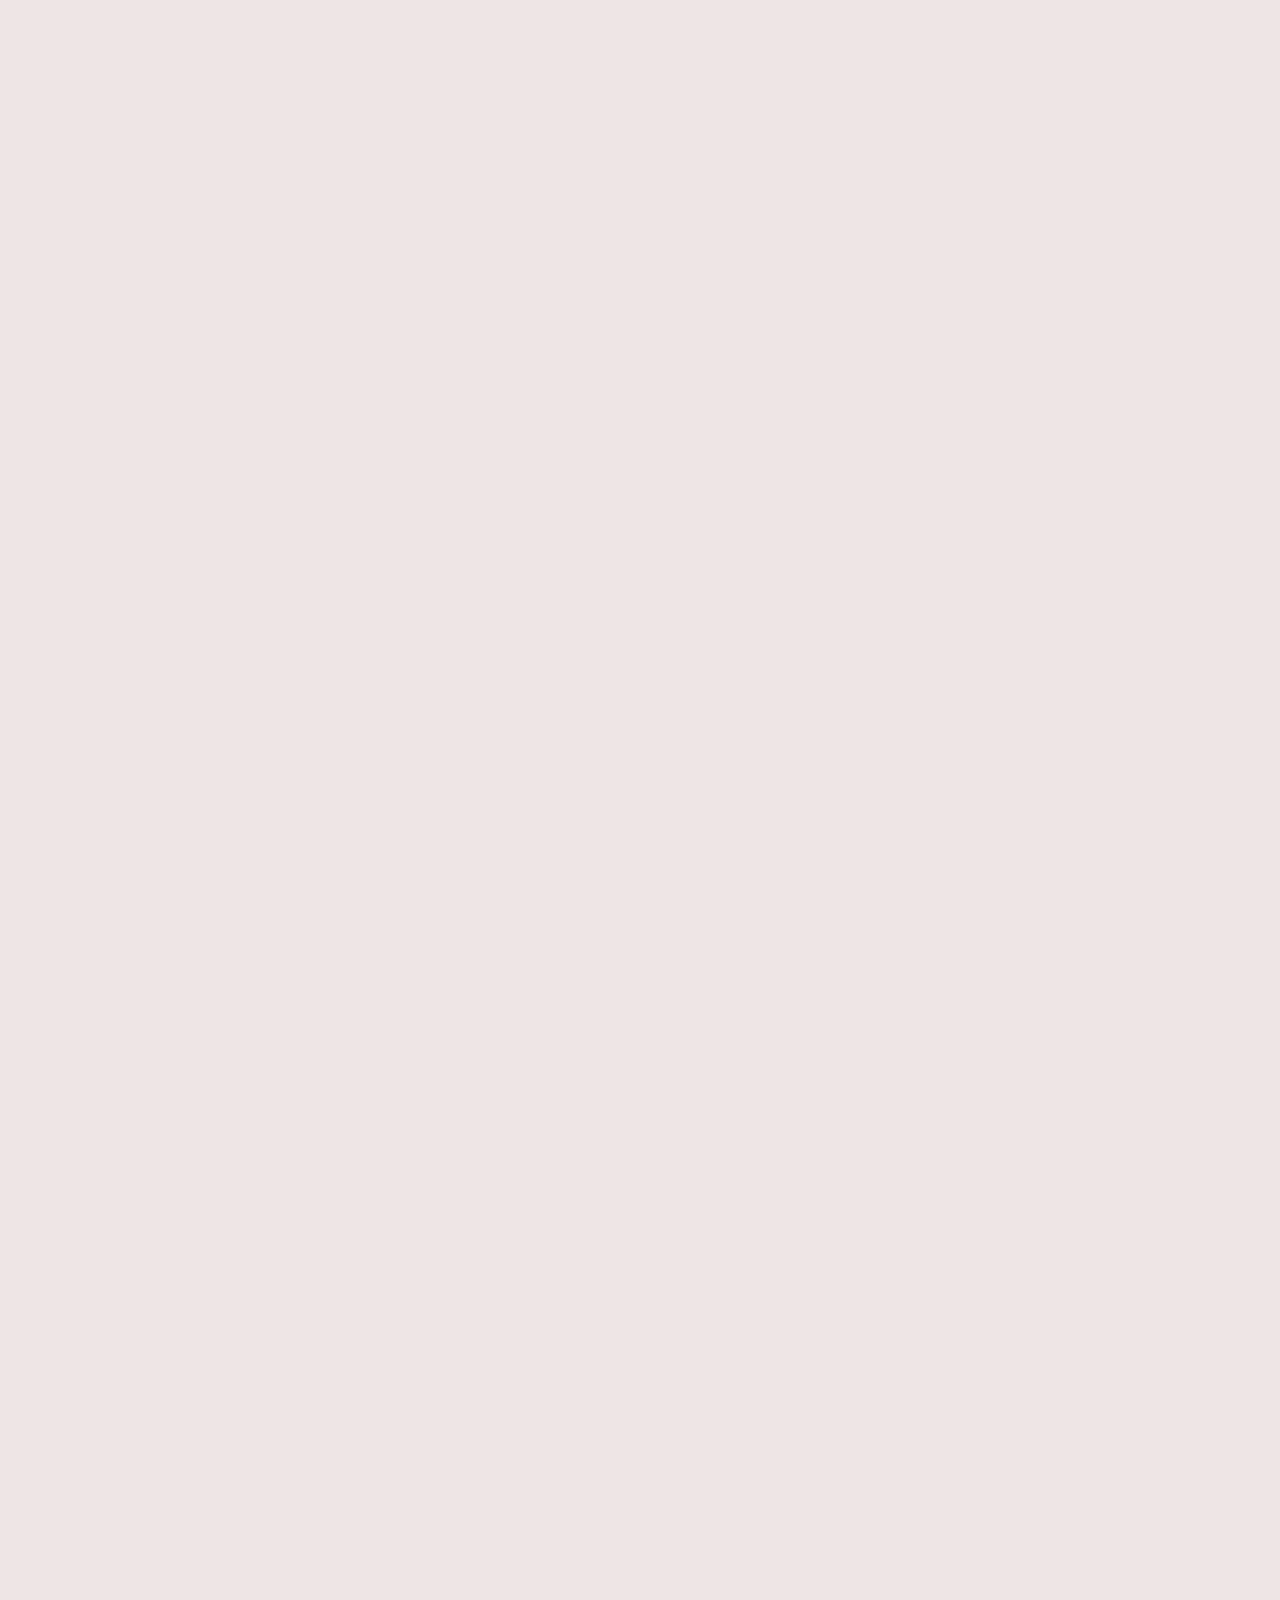
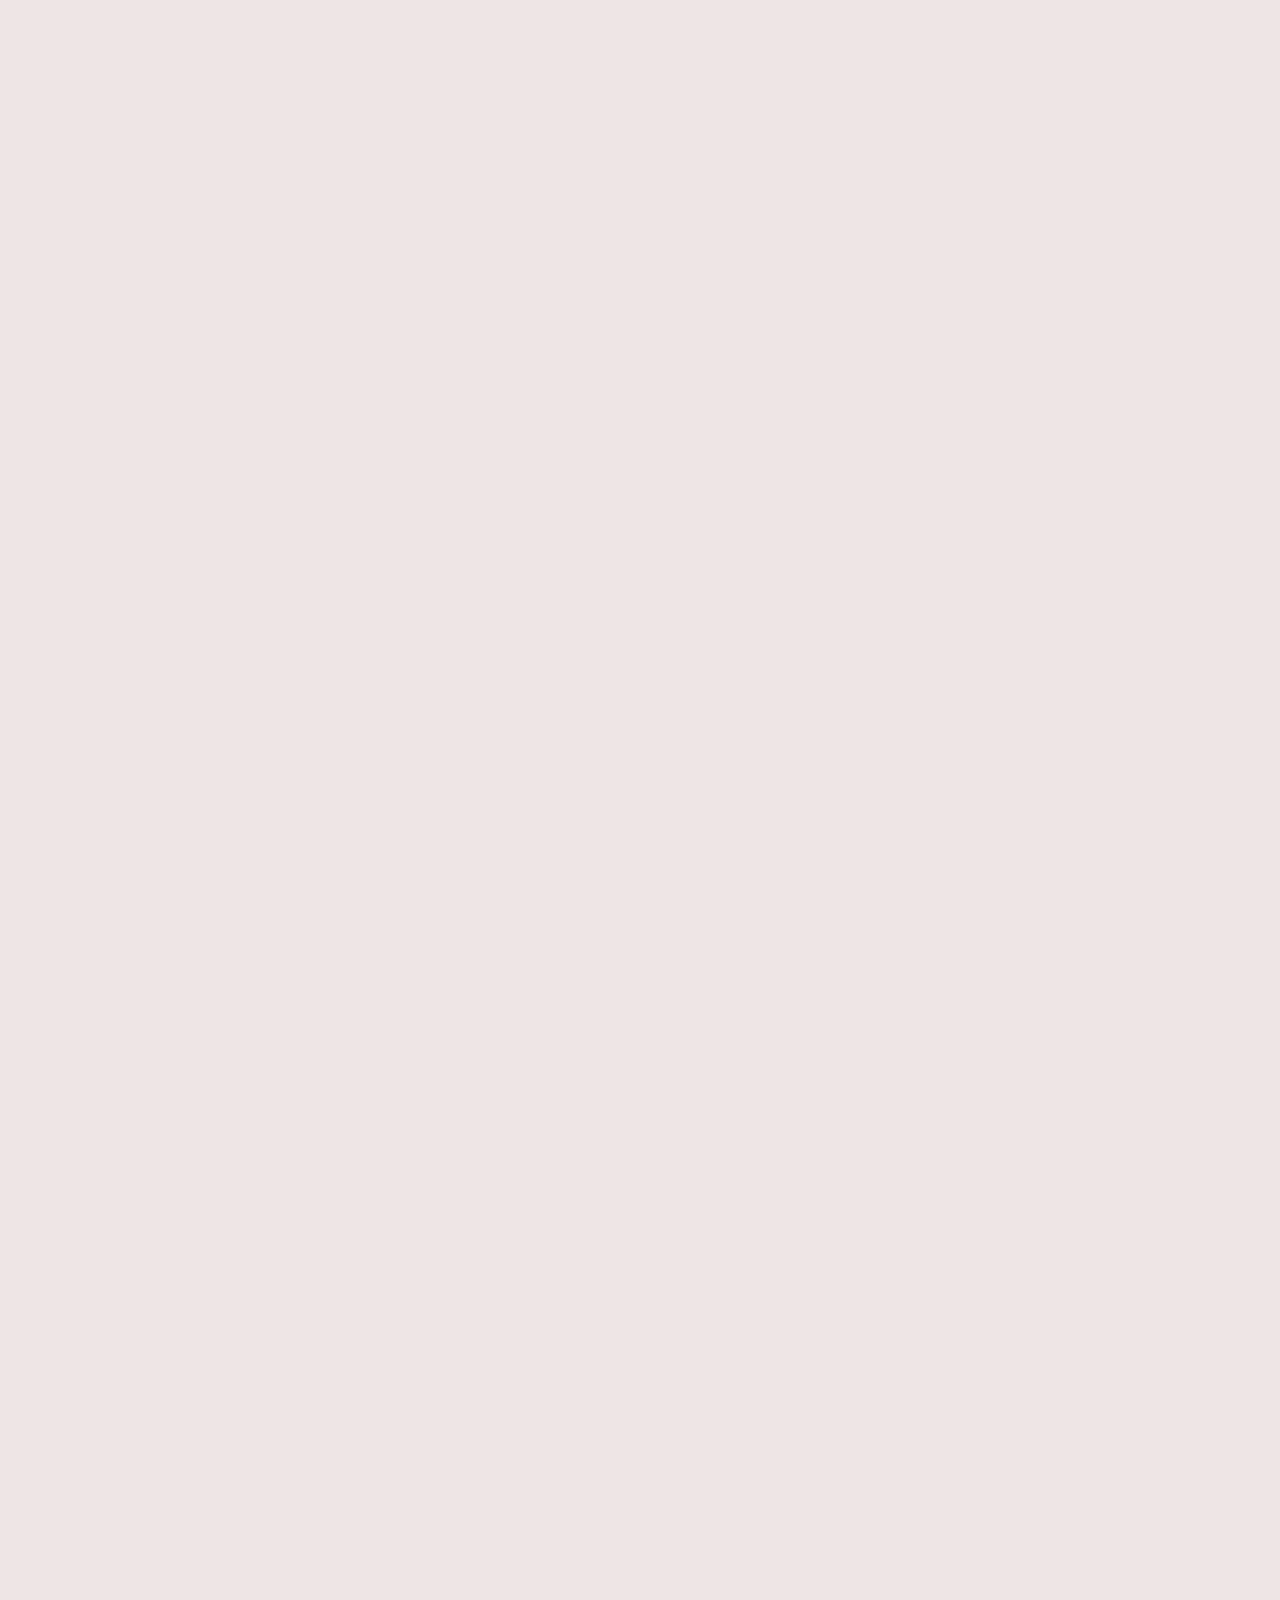
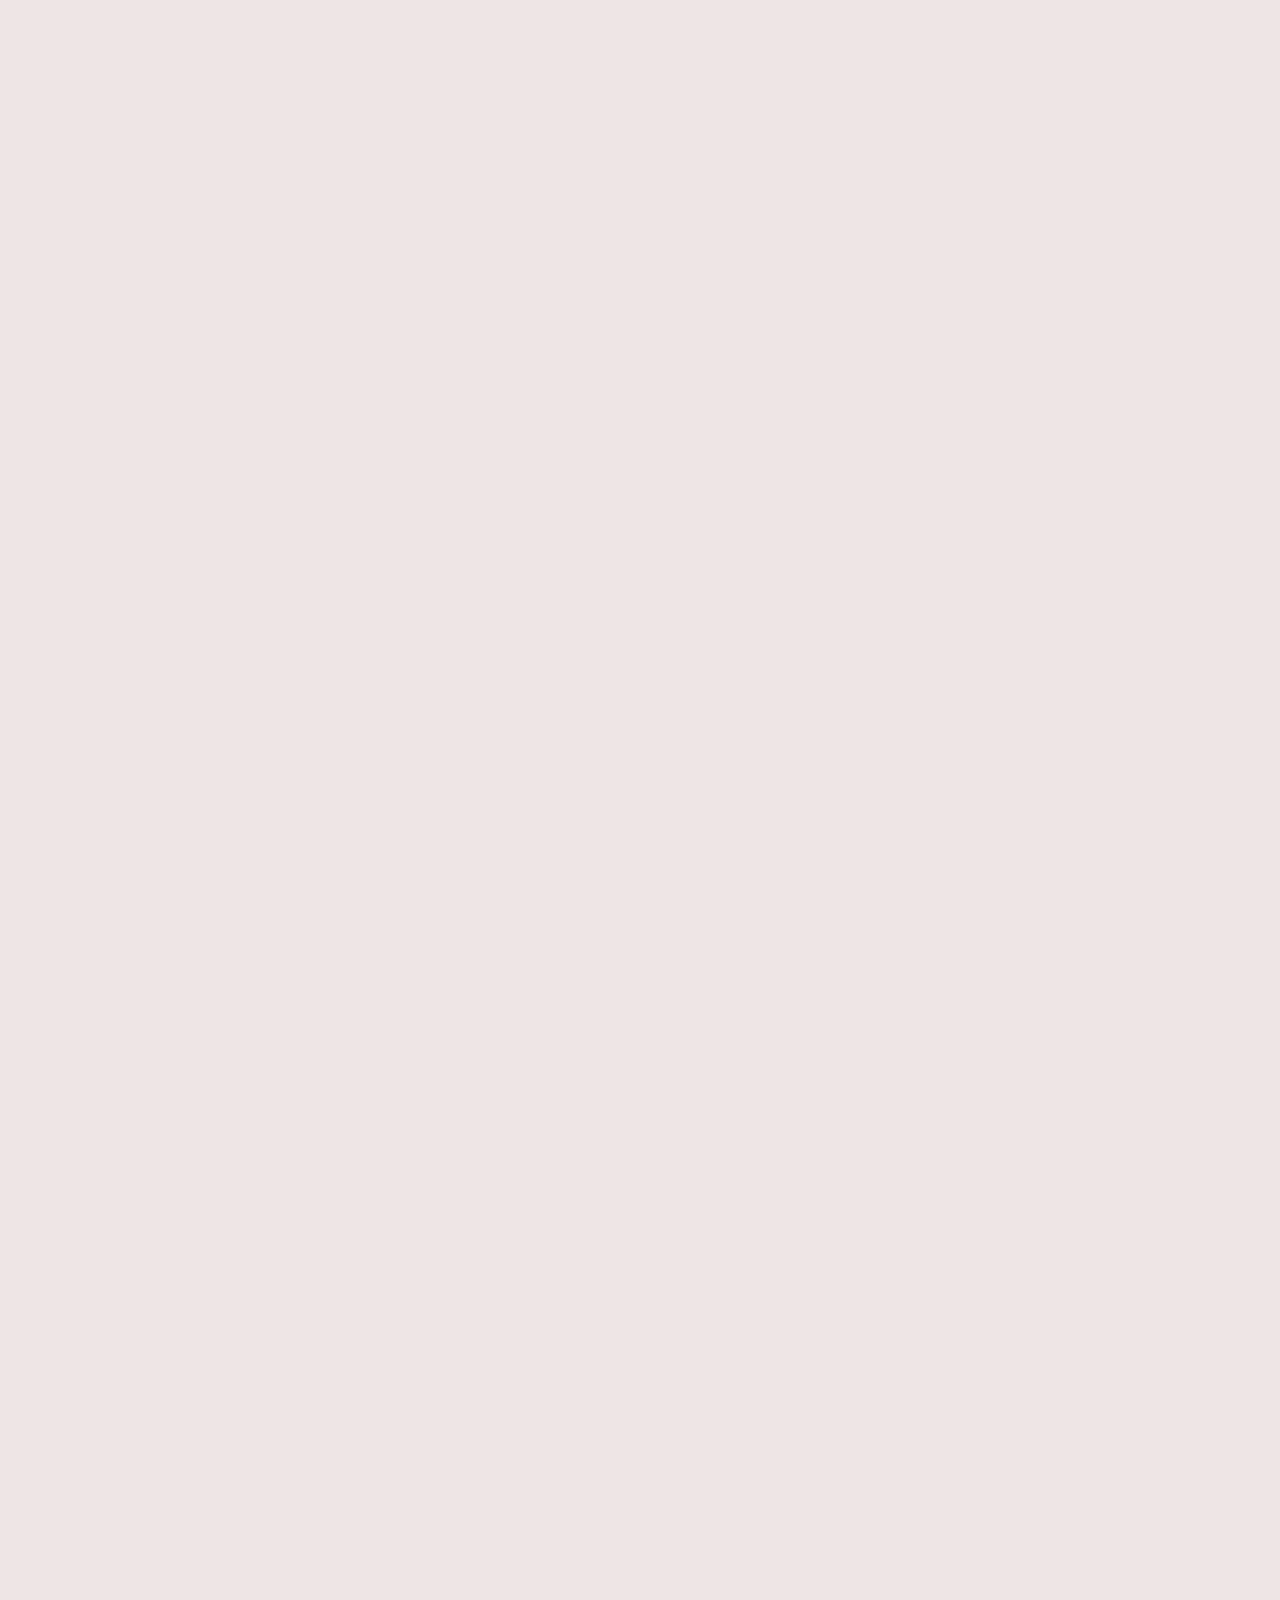
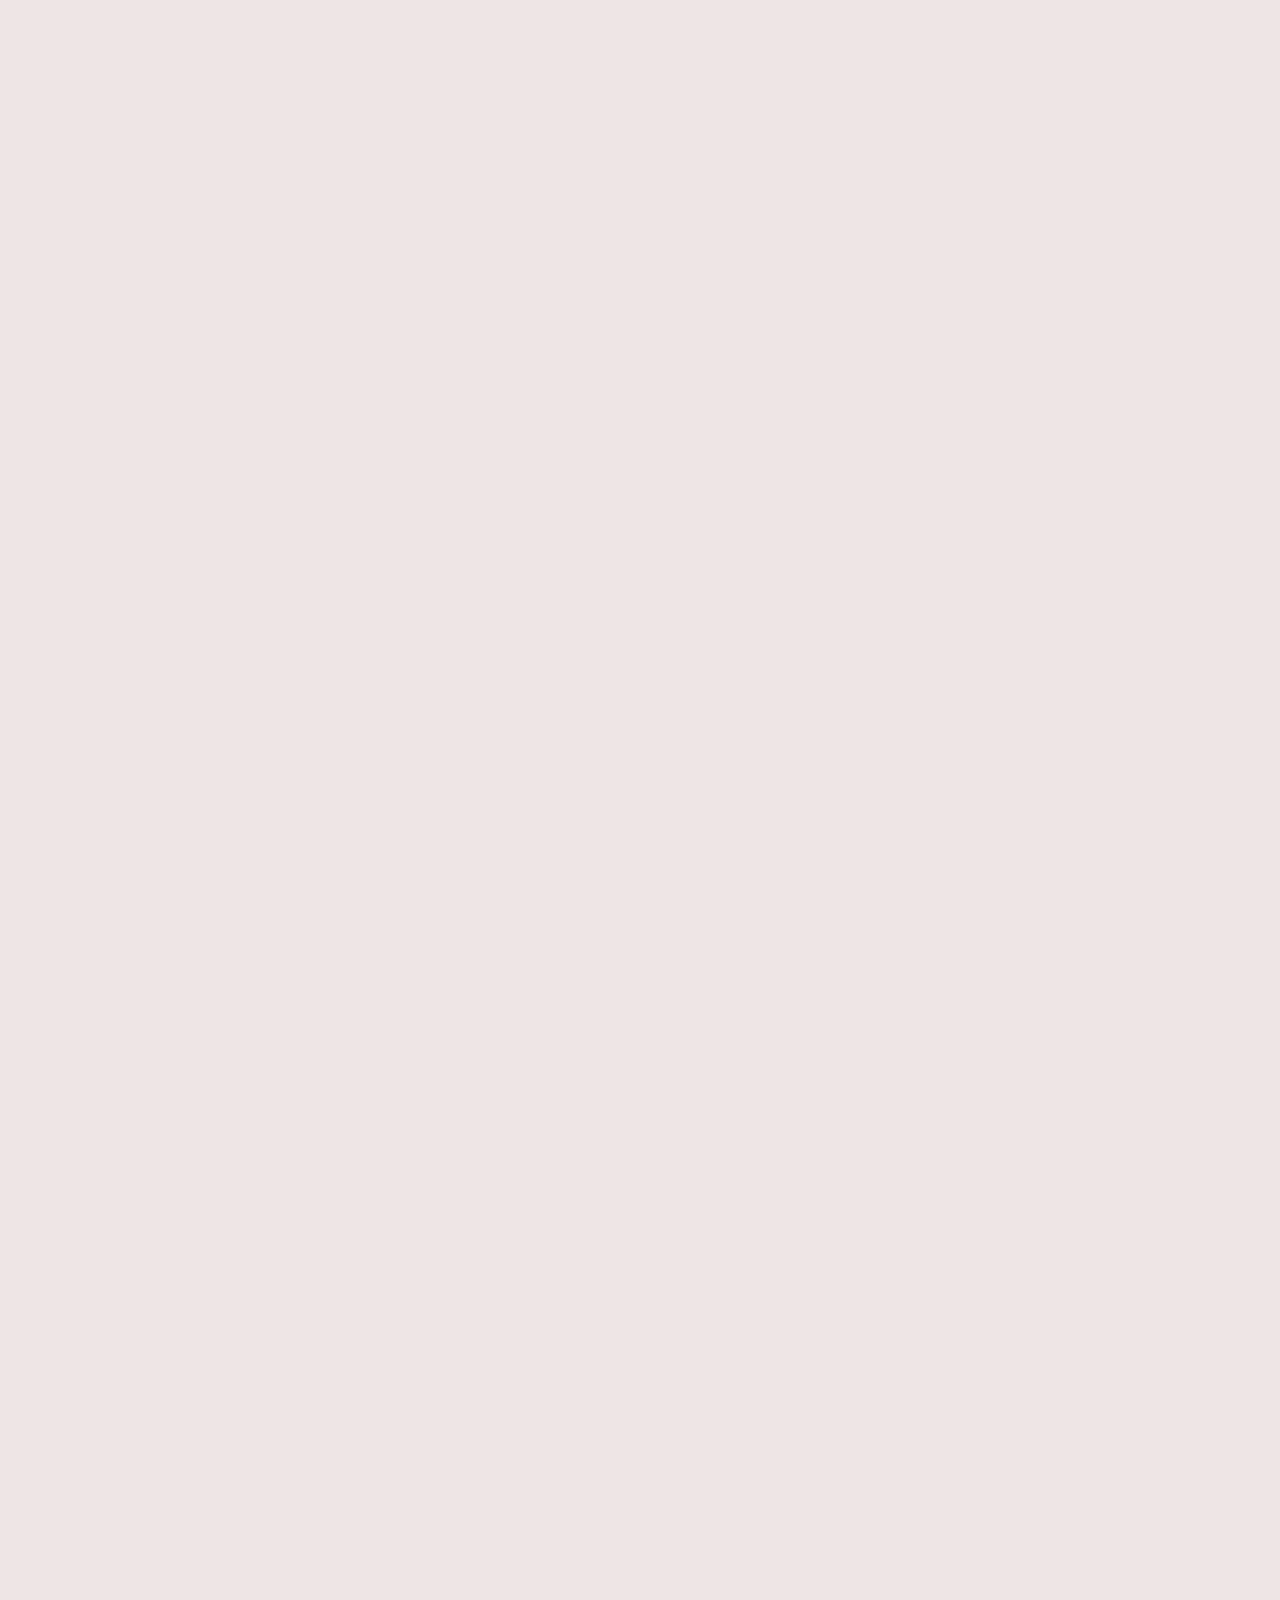
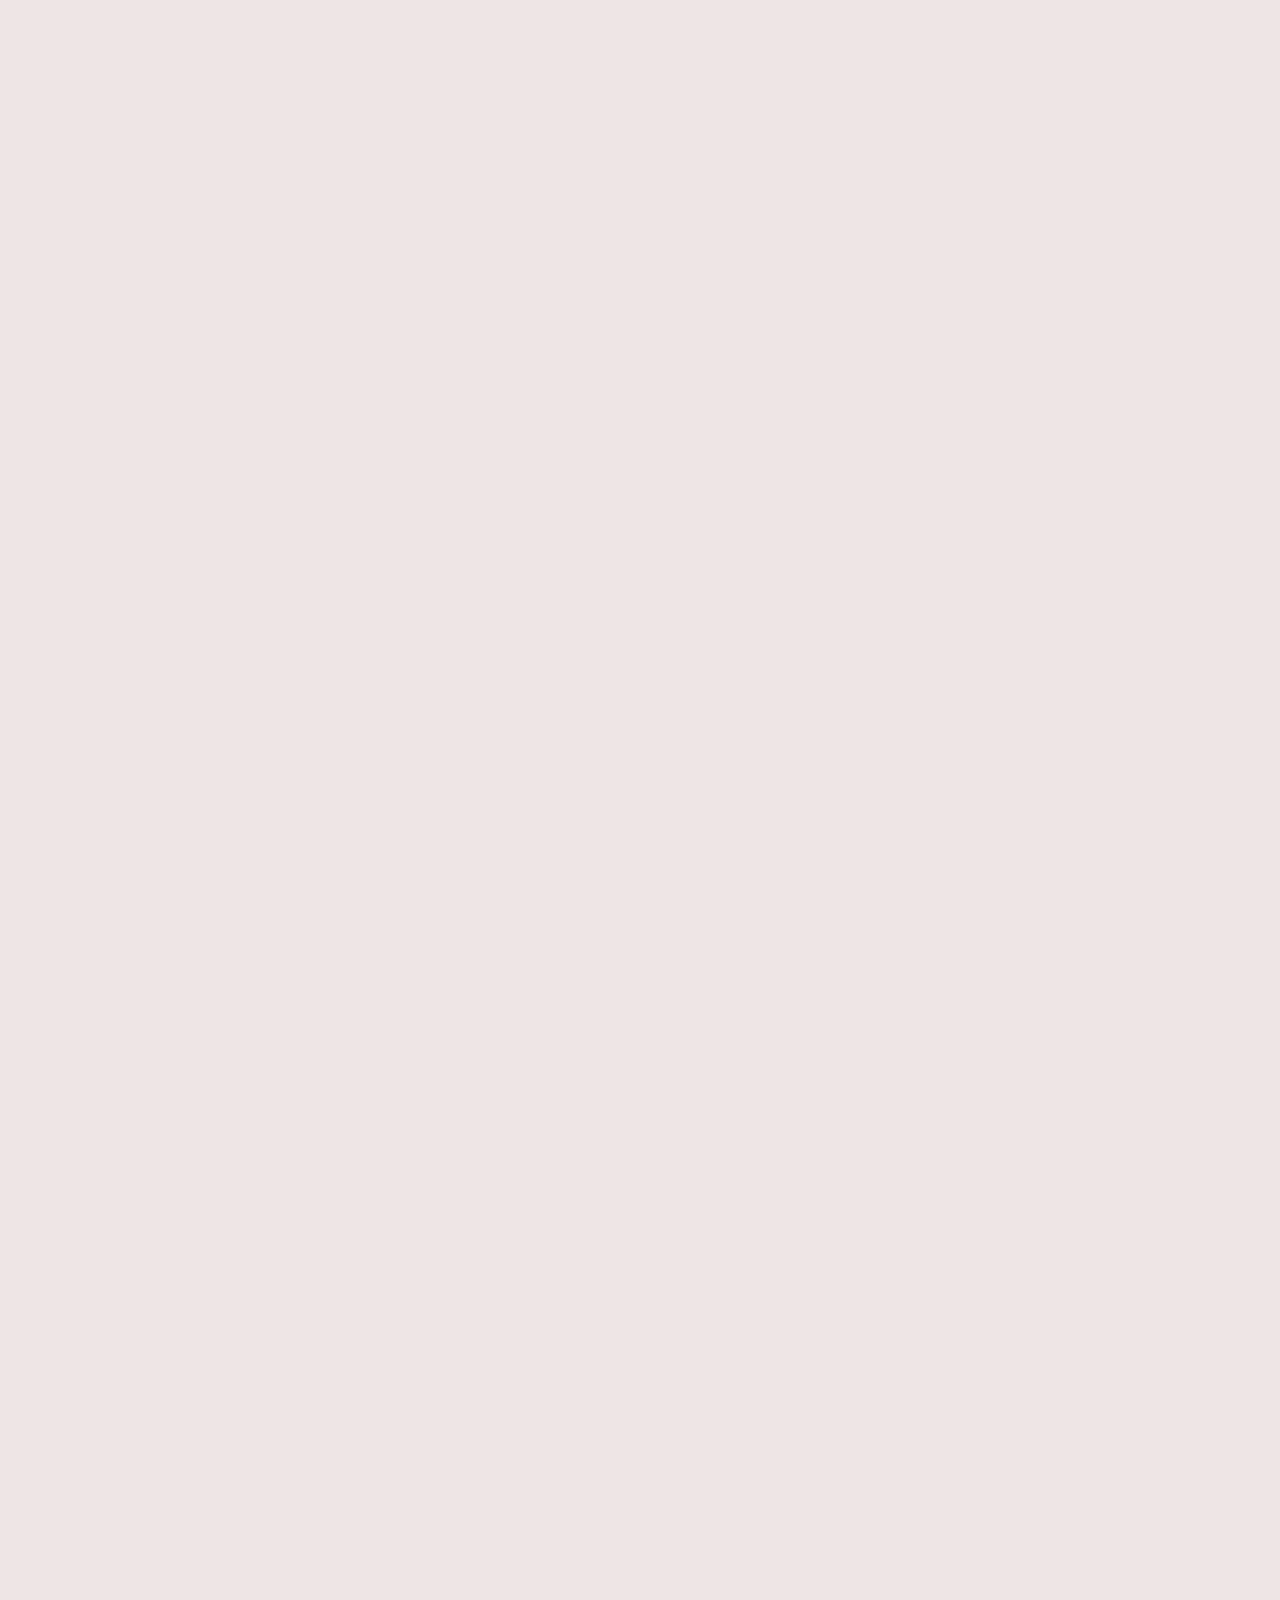
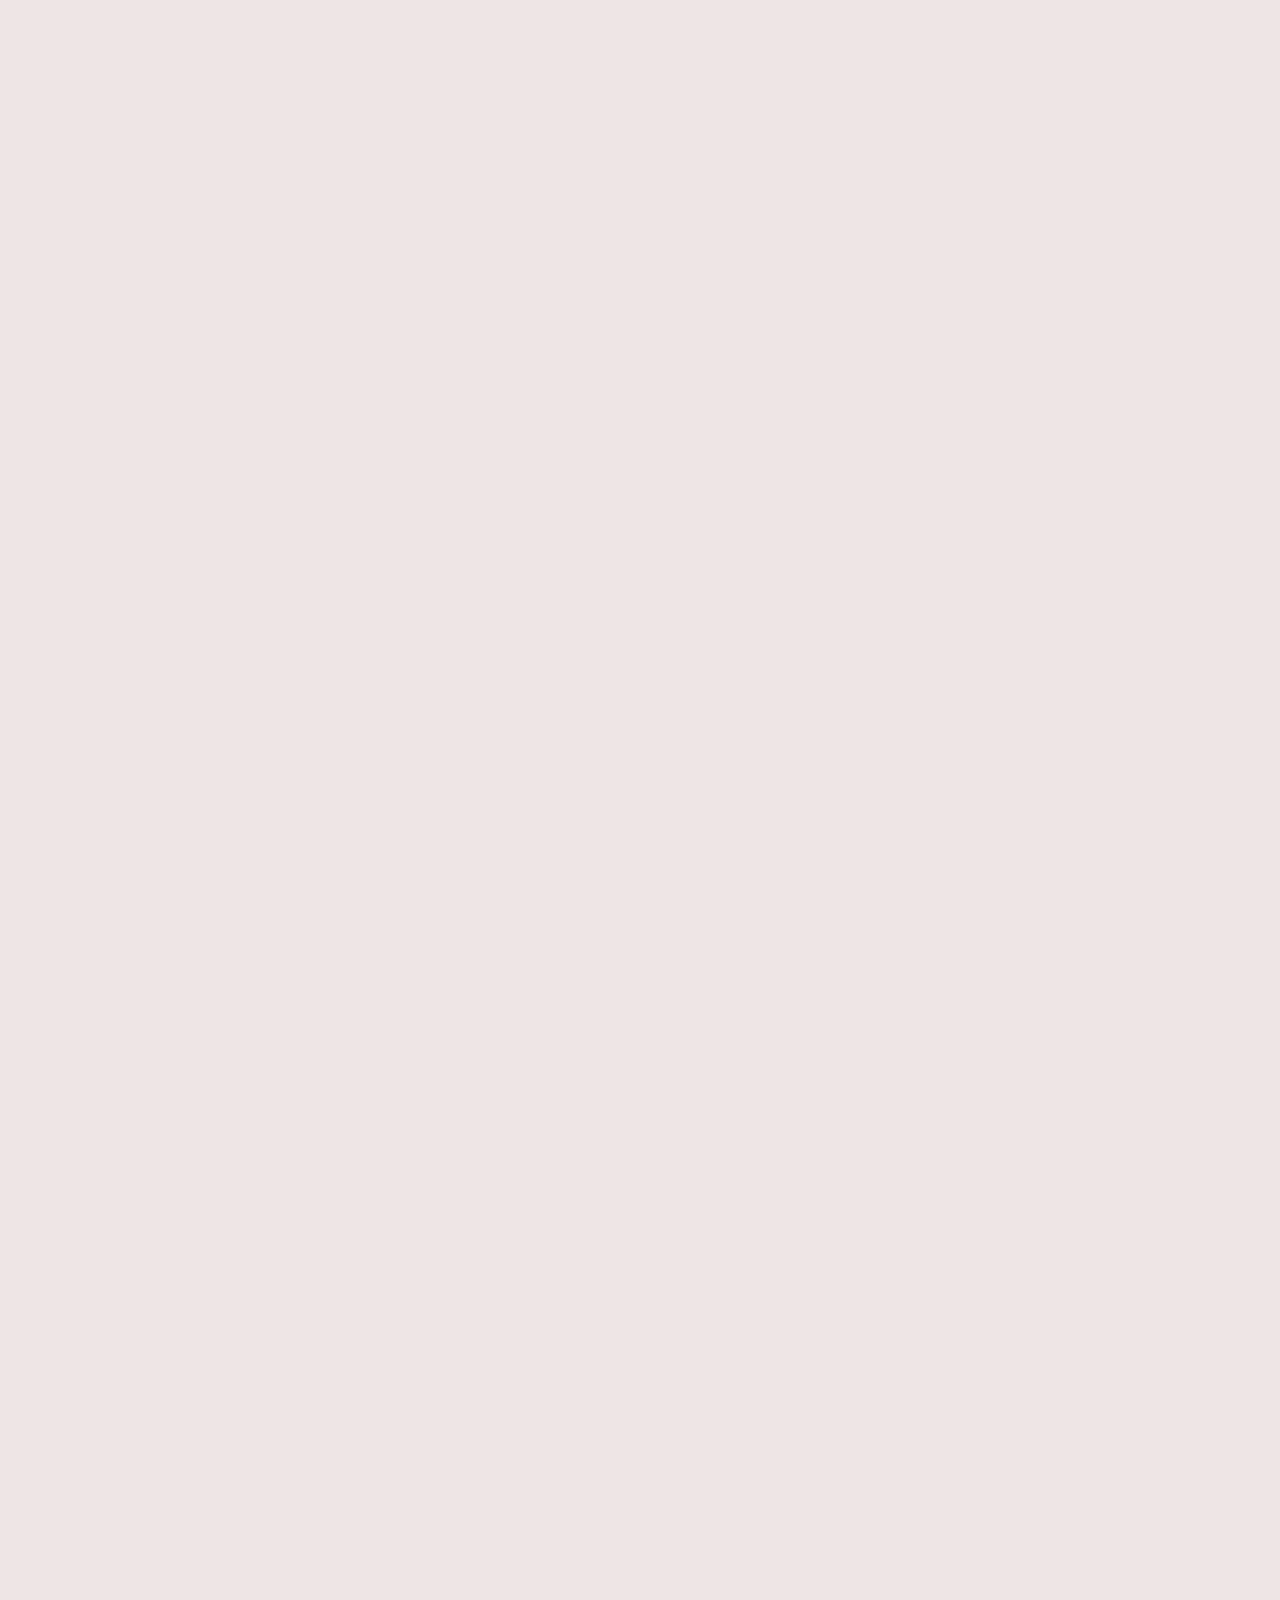
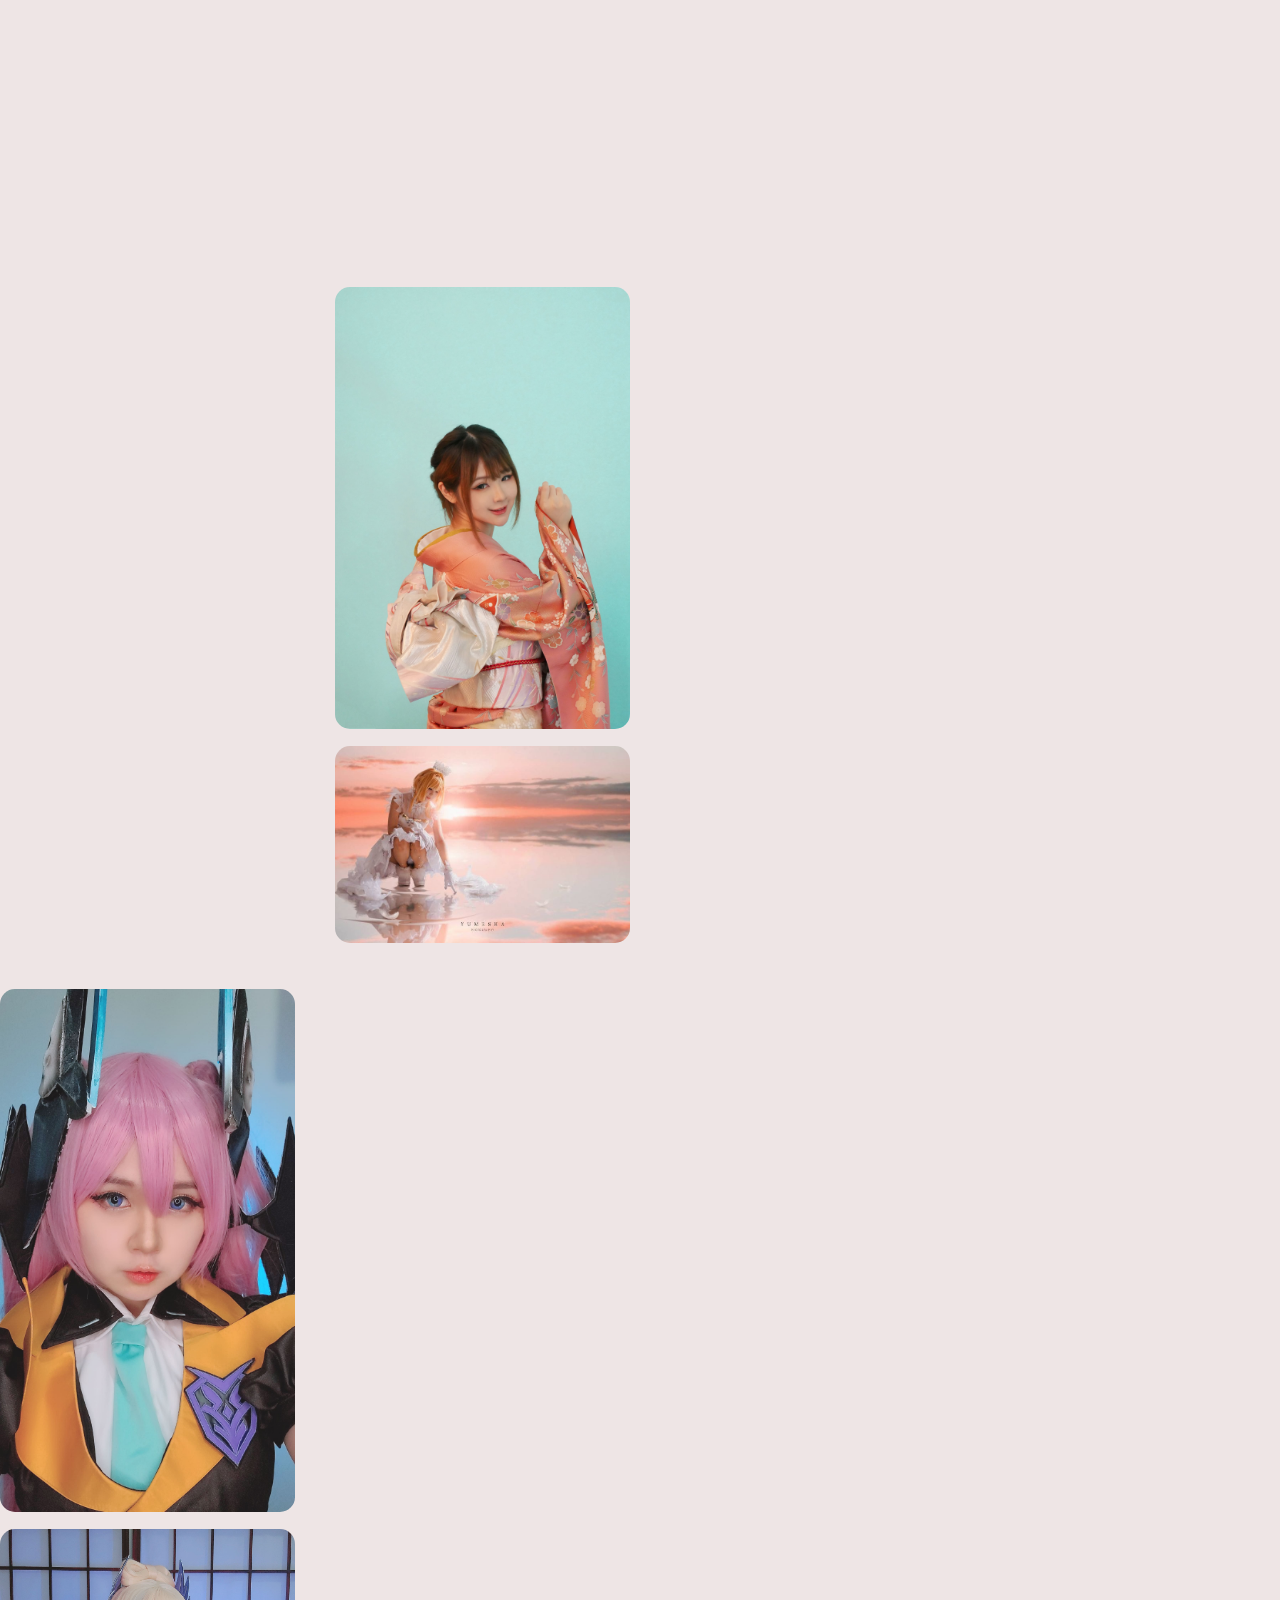
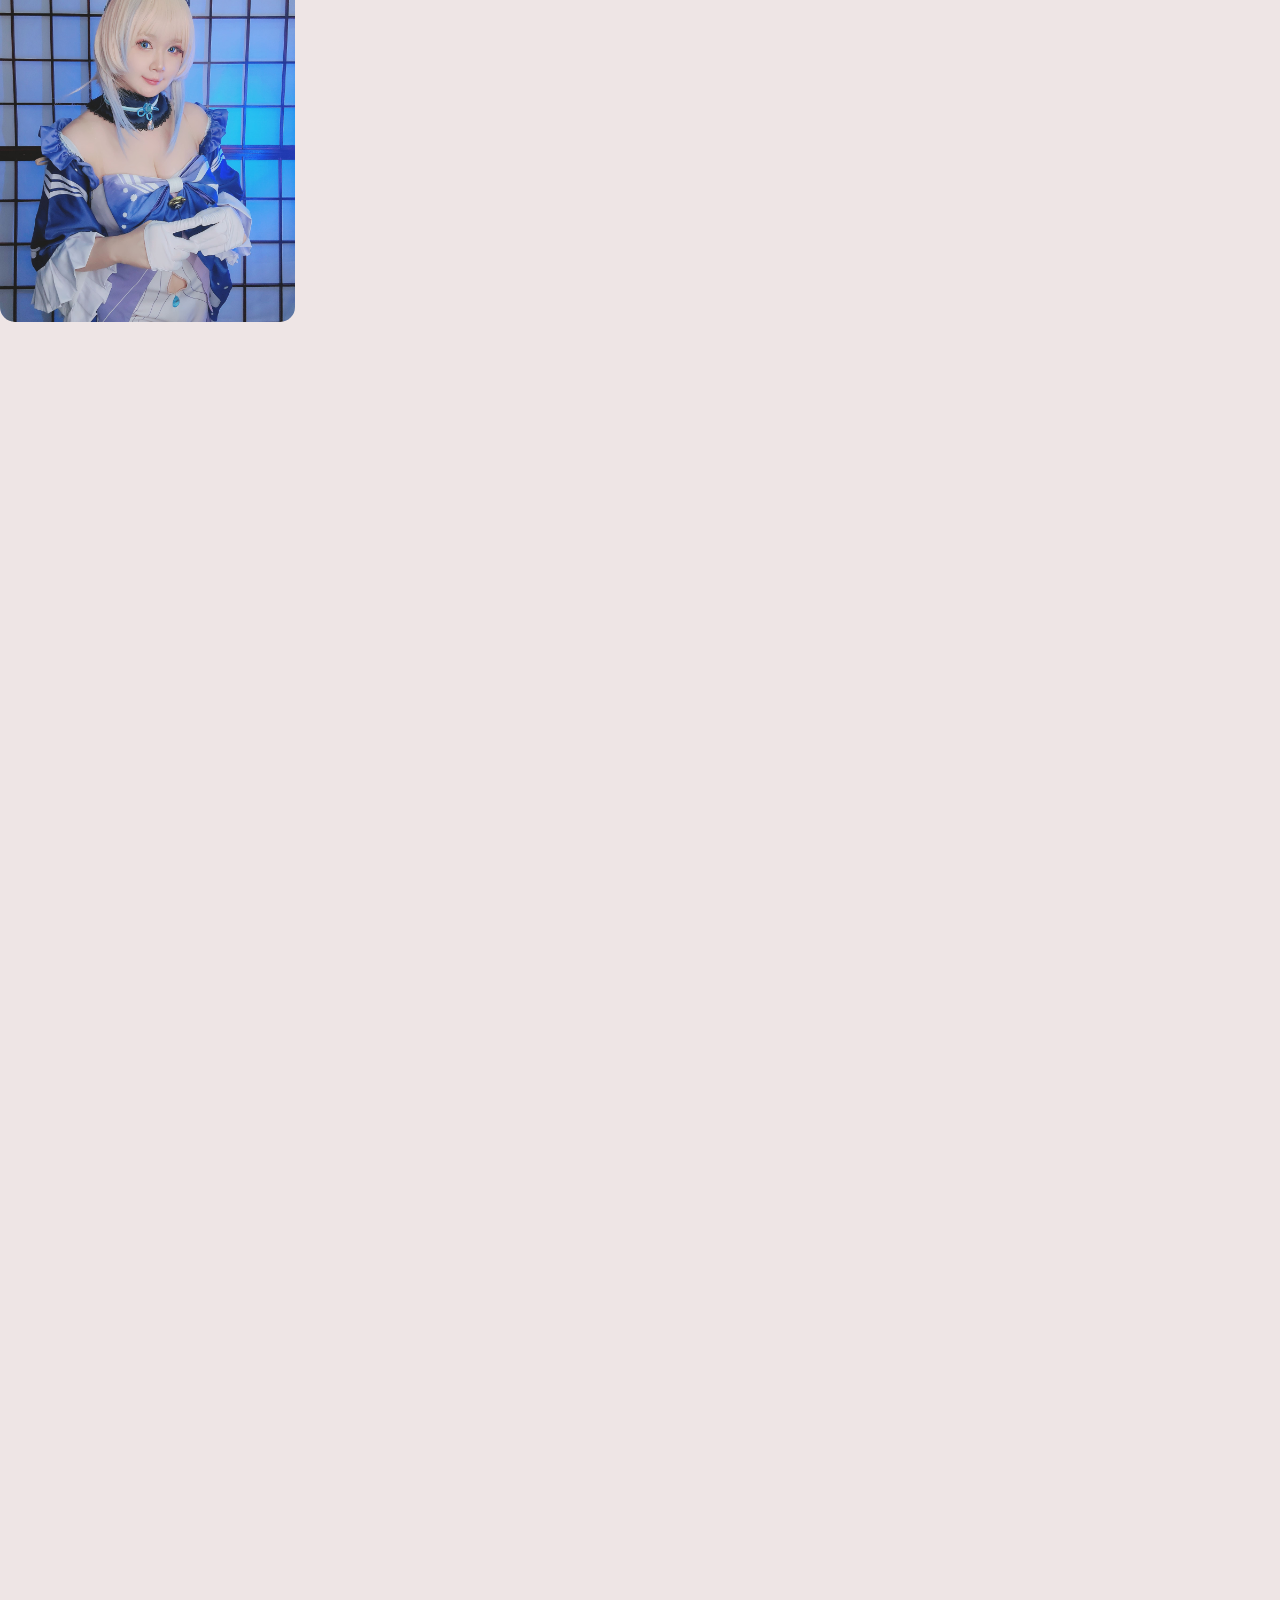
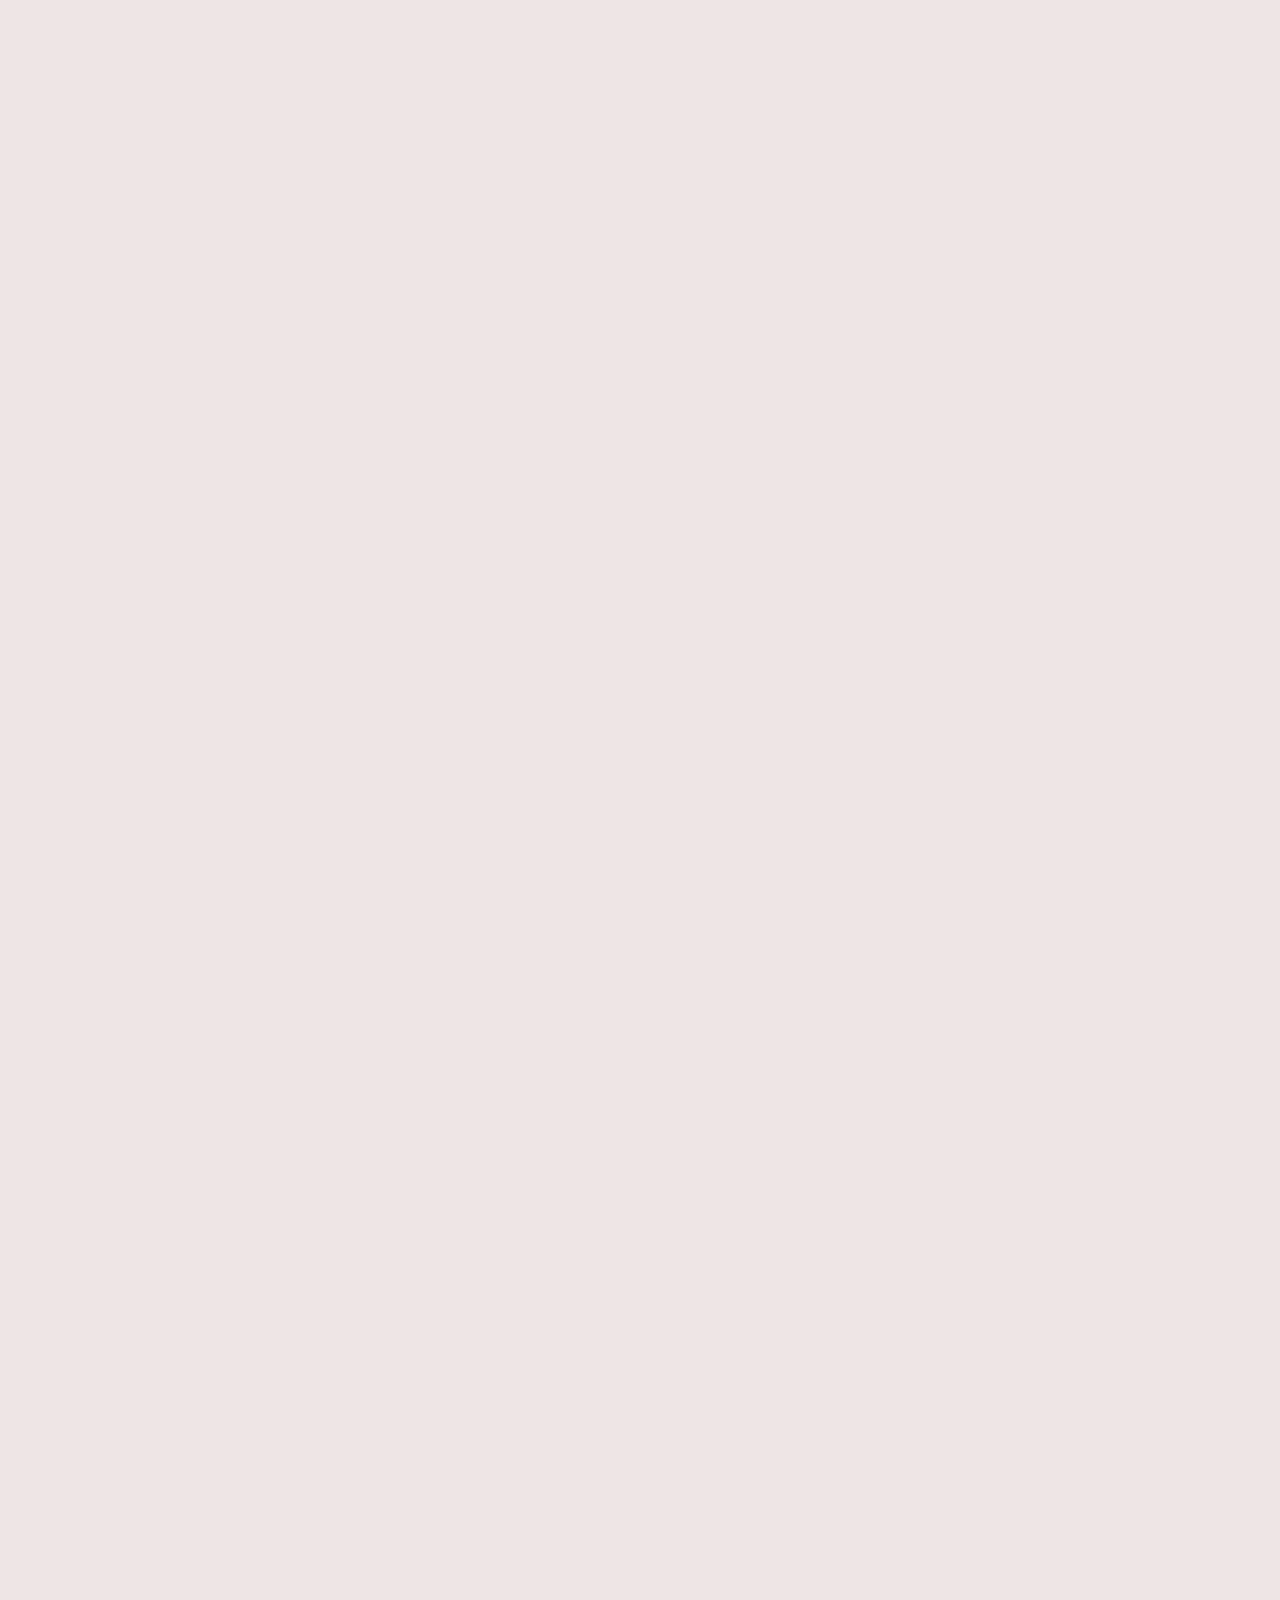
==== commit a32dfd96: "tes upload" ====
--- a/index.html
+++ b/index.html
@@ -11,7 +11,7 @@
     <link rel="stylesheet" href="assets/css/aos.css" />
 
     <!-- CSS MAIN -->
-    <link rel="stylesheet" href="assets/css/gallery.css" />
+    <link rel="stylesheet" href="assets/css/style.css" />
 
     <title>Punipun Photo Gallery</title>
   </head>
@@ -750,41 +750,41 @@
           <img src="assets/img/Clarissa Punipun/Lumine Xmas 5.jpg" alt="" />
         </a>
       </div>
-      <!-- <div class="grid-item" data-name="casual" data-aos="fade-left">
+      <div class="grid-item" data-name="casual" data-aos="fade-left">
         <a href="assets/img/Clarissa Punipun/CNY 2022 1.jpg" data-fancybox="gallery" data-caption="<h4>Chinese Casual Dress</h4><p>Clarissa Punipun</p>">
           <img src="assets/img/Clarissa Punipun/CNY 2022 1.jpg" alt="" />
         </a>
-      </div> -->
+      </div>
       <div class="grid-item" data-name="casual" data-aos="fade-left">
         <a href="assets/img/Clarissa Punipun/Punipun Me Time.jpg" data-fancybox="gallery" data-caption="<h4>Punipun Me Time</h4><p>Clarissa Punipun</p>">
           <img src="assets/img/Clarissa Punipun/Punipun Me Time.jpg" alt="" />
         </a>
       </div>
-      <!-- <div class="grid-item" data-name="casual" data-aos="fade-left">
+      <div class="grid-item" data-name="casual" data-aos="fade-left">
         <a href="assets/img/Clarissa Punipun/CNY 2022 2.jpg" data-fancybox="gallery" data-caption="<h4>Chinese Casual Dress</h4><p>Clarissa Punipun</p>">
           <img src="assets/img/Clarissa Punipun/CNY 2022 2.jpg" alt="" />
         </a>
-      </div> -->
-      <!-- <div class="grid-item" data-name="casual" data-aos="fade-left">
+      </div>
+      <div class="grid-item" data-name="casual" data-aos="fade-left">
         <a href="assets/img/Clarissa Punipun/CNY 2022 3.jpg" data-fancybox="gallery" data-caption="<h4>Chinese Casual Dress</h4><p>Clarissa Punipun</p>">
           <img src="assets/img/Clarissa Punipun/CNY 2022 3.jpg" alt="" />
         </a>
-      </div> -->
-      <!-- <div class="grid-item" data-name="casual" data-aos="fade-left">
+      </div>
+      <div class="grid-item" data-name="casual" data-aos="fade-left">
         <a href="assets/img/Clarissa Punipun/CNY 2022 4.jpg" data-fancybox="gallery" data-caption="<h4>Chinese Casual Dress</h4><p>Clarissa Punipun</p>">
           <img src="assets/img/Clarissa Punipun/CNY 2022 4.jpg" alt="" />
         </a>
-      </div> -->
-      <!-- <div class="grid-item" data-name="casual" data-aos="fade-left">
+      </div>
+      <div class="grid-item" data-name="casual" data-aos="fade-left">
         <a href="assets/img/Clarissa Punipun/CNY 2022 5.jpg" data-fancybox="gallery" data-caption="<h4>Chinese Casual Dress</h4><p>Clarissa Punipun</p>">
           <img src="assets/img/Clarissa Punipun/CNY 2022 5.jpg" alt="" />
         </a>
-      </div> -->
-      <!-- <div class="grid-item" data-name="casual" data-aos="fade-left">
+      </div>
+      <div class="grid-item" data-name="casual" data-aos="fade-left">
         <a href="assets/img/Clarissa Punipun/CNY 2022 6.jpg" data-fancybox="gallery" data-caption="<h4>Chinese Casual Dress</h4><p>Clarissa Punipun</p>">
           <img src="assets/img/Clarissa Punipun/CNY 2022 6.jpg" alt="" />
         </a>
-      </div> -->
+      </div>
       <div class="grid-item" data-name="casual" data-aos="fade-left">
         <a href="assets/img/Clarissa Punipun/CNY 2023 001.jpg" data-fancybox="gallery" data-caption="<h4>Chinese Casual Dress</h4><p>Clarissa Punipun</p>">
           <img src="assets/img/Clarissa Punipun/CNY 2023 001.jpg" alt="" />
--- a/assets/css/style.css
+++ b/assets/css/style.css
@@ -0,0 +1,227 @@
+@import url("https://fonts.googleapis.com/css2?family=Poppins:wght@100;300;400;500;600&display=swap");
+* {
+  margin: 0;
+  padding: 0;
+  box-sizing: border-box;
+  font-family: "Poppins", sans-serif;
+}
+
+body {
+  background-color: #eee5e5;
+}
+
+.title {
+  text-align: center;
+  padding: 1.3rem;
+  font-size: 2.5rem;
+  color: #fff;
+  animation: Color 4s linear infinite;
+  -webkit-animation: Color 4s ease-in-out infinite;
+}
+
+.item-links {
+  display: flex;
+  justify-content: center;
+  align-items: center;
+  column-gap: 0.75rem;
+  margin-bottom: 2rem;
+  flex-wrap: wrap;
+}
+/* .item-links {
+  width: 60%;
+  margin: 40px auto;
+  display: flex;
+  justify-content: center;
+  align-items: center;
+  flex-wrap: wrap;
+  gap: 40px;
+} */
+
+.item-link {
+  cursor: pointer;
+  color: #46a0db;
+  padding: 0.25rem 0.75rem;
+  font-weight: 500;
+  border-radius: 0.5rem;
+}
+/* .item-link {
+  border: 2px solid #46a0db;
+  padding: 10px 30px;
+  font-size: 1.2rem;
+  font-weight: 500;
+  color: #46a0db;
+  cursor: pointer;
+  border-radius: 2rem;
+  transition: 0.5s ease;
+} */
+
+.item-link:hover {
+  background: #46a0db;
+  color: #fff;
+}
+
+.grid {
+  width: 1300px;
+  margin: 20px auto;
+  columns: 4;
+  column-gap: 40px;
+}
+
+.grid .grid-item {
+  width: 100%;
+  margin-bottom: 10px;
+  break-inside: avoid;
+}
+
+.grid .grid-item img {
+  max-width: 100%;
+  border-radius: 15px;
+  cursor: pointer;
+  transition: 0.5s ease;
+  animation: scaleAnimation 0.5s ease;
+}
+
+.grid-item img:hover {
+  transform: scale(1.1);
+}
+
+@keyframes scaleAnimation {
+  0% {
+    transform: scale(0);
+  }
+  100% {
+    transform: scale(1);
+  }
+}
+
+/* Active menu*/
+.menu-active {
+  background-color: #46a0db;
+  color: #fff;
+}
+
+@media screen and (max-width: 1200px) {
+  .grid {
+    width: calc(100% - 40px);
+    columns: 3;
+  }
+}
+@media screen and (max-width: 768px) {
+  .grid {
+    columns: 2;
+  }
+}
+@media screen and (max-width: 480px) {
+  .grid {
+    columns: 1;
+  }
+  .item__link {
+    font-size: 0.8rem;
+  }
+  .item__links {
+    column-gap: 0.25rem;
+  }
+}
+
+/* keyframes */
+@keyframes Color {
+  0% {
+    color: #a0d468;
+  }
+
+  20% {
+    color: #4fc1e9;
+  }
+
+  40% {
+    color: #ffce54;
+  }
+
+  60% {
+    color: #fc6e51;
+  }
+
+  80% {
+    color: #ed5565;
+  }
+
+  100% {
+    color: #ac92ec;
+  }
+}
+
+@-moz-keyframes Color {
+  0% {
+    color: #a0d468;
+  }
+
+  20% {
+    color: #4fc1e9;
+  }
+
+  40% {
+    color: #ffce54;
+  }
+
+  60% {
+    color: #fc6e51;
+  }
+
+  80% {
+    color: #ed5565;
+  }
+
+  100% {
+    color: #ac92ec;
+  }
+}
+
+@-webkit-keyframes Color {
+  0% {
+    color: #a0d468;
+  }
+
+  20% {
+    color: #4fc1e9;
+  }
+
+  40% {
+    color: #ffce54;
+  }
+
+  60% {
+    color: #fc6e51;
+  }
+
+  80% {
+    color: #ed5565;
+  }
+
+  100% {
+    color: #ac92ec;
+  }
+}
+
+/*=============== SCROLL BAR ===============*/
+::-webkit-scrollbar {
+  width: 0.6rem;
+  border-radius: 0.5rem;
+  background-color: #b4acac;
+}
+::-webkit-scrollbar-thumb {
+  background-color: #c7c2c2;
+  border-radius: 0.5rem;
+}
+
+::-webkit-scrollbar-thumb:hover {
+  background-color: #d4cccc;
+}
+
+/* fancybox caption */
+.fancybox__slide.has-caption {
+  text-align: center;
+}
+
+.fancybox__caption {
+  padding: 1rem 3rem 1rem 1rem;
+}
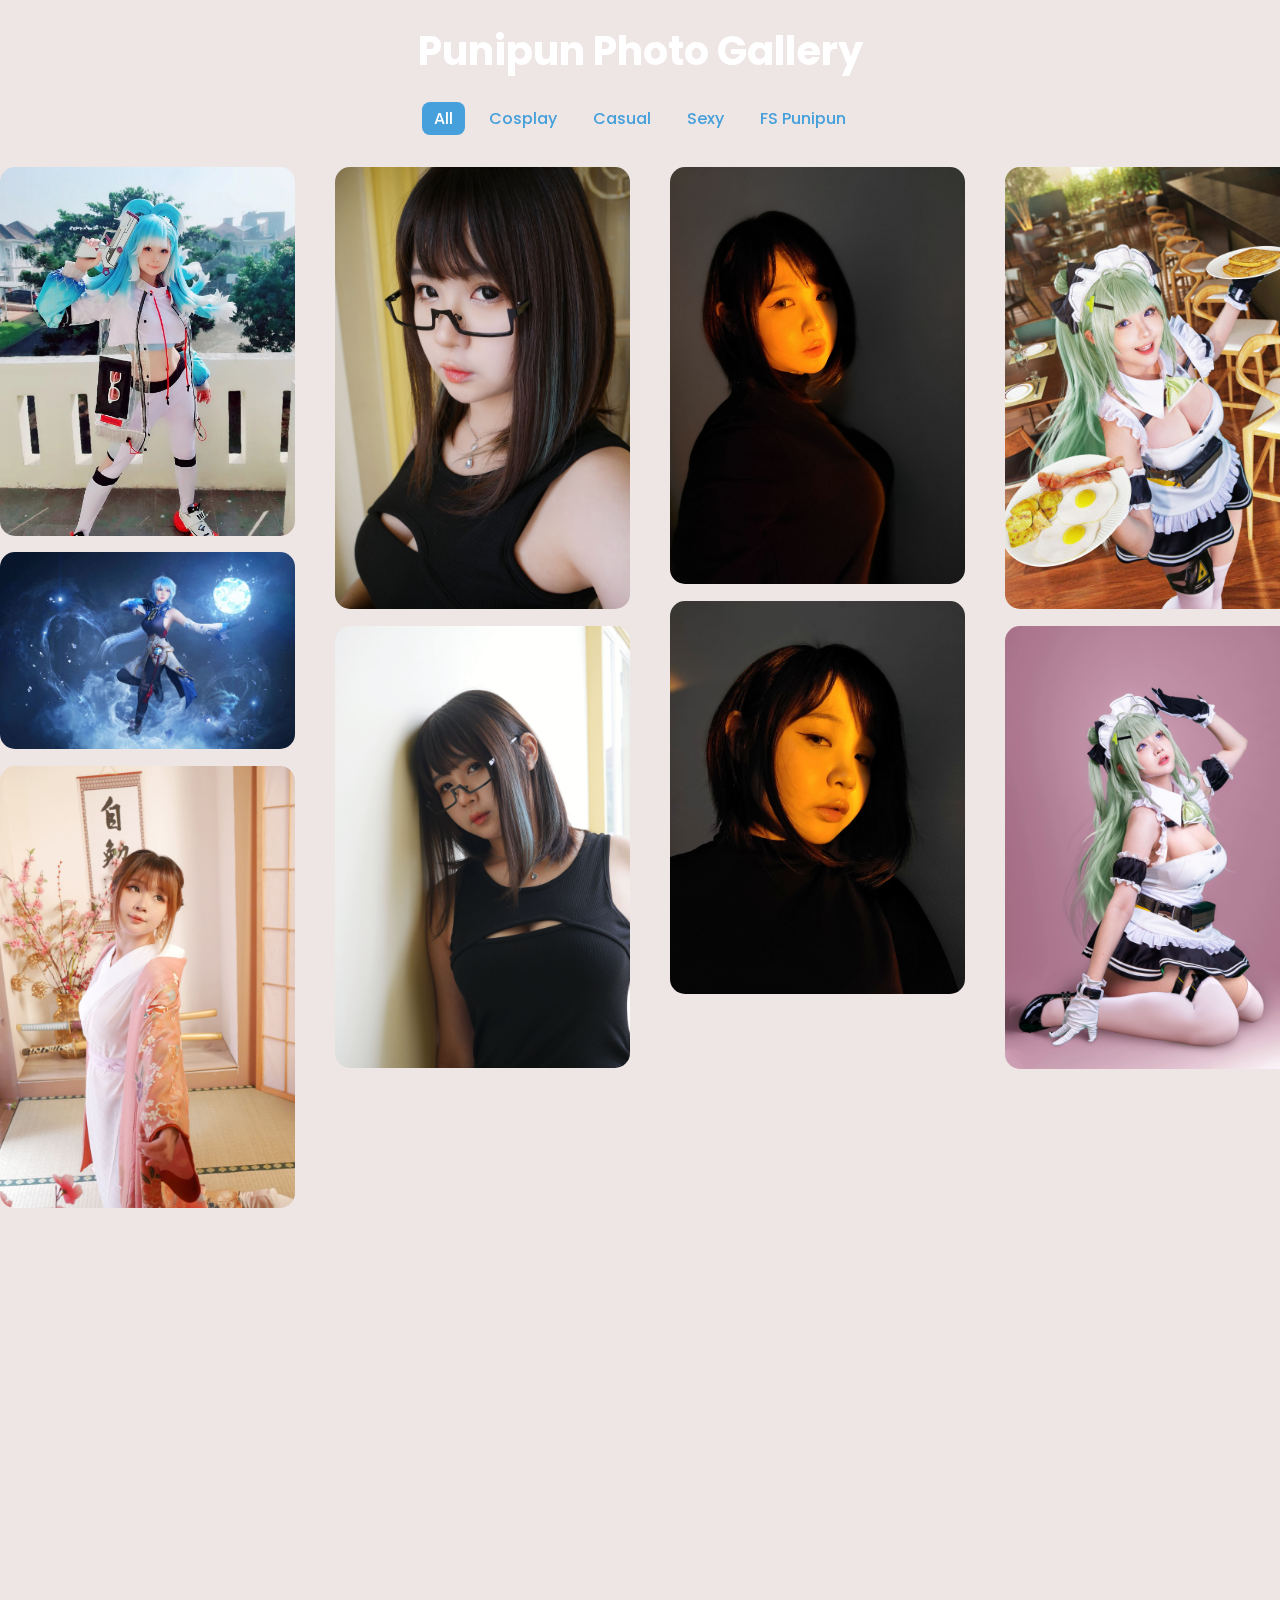
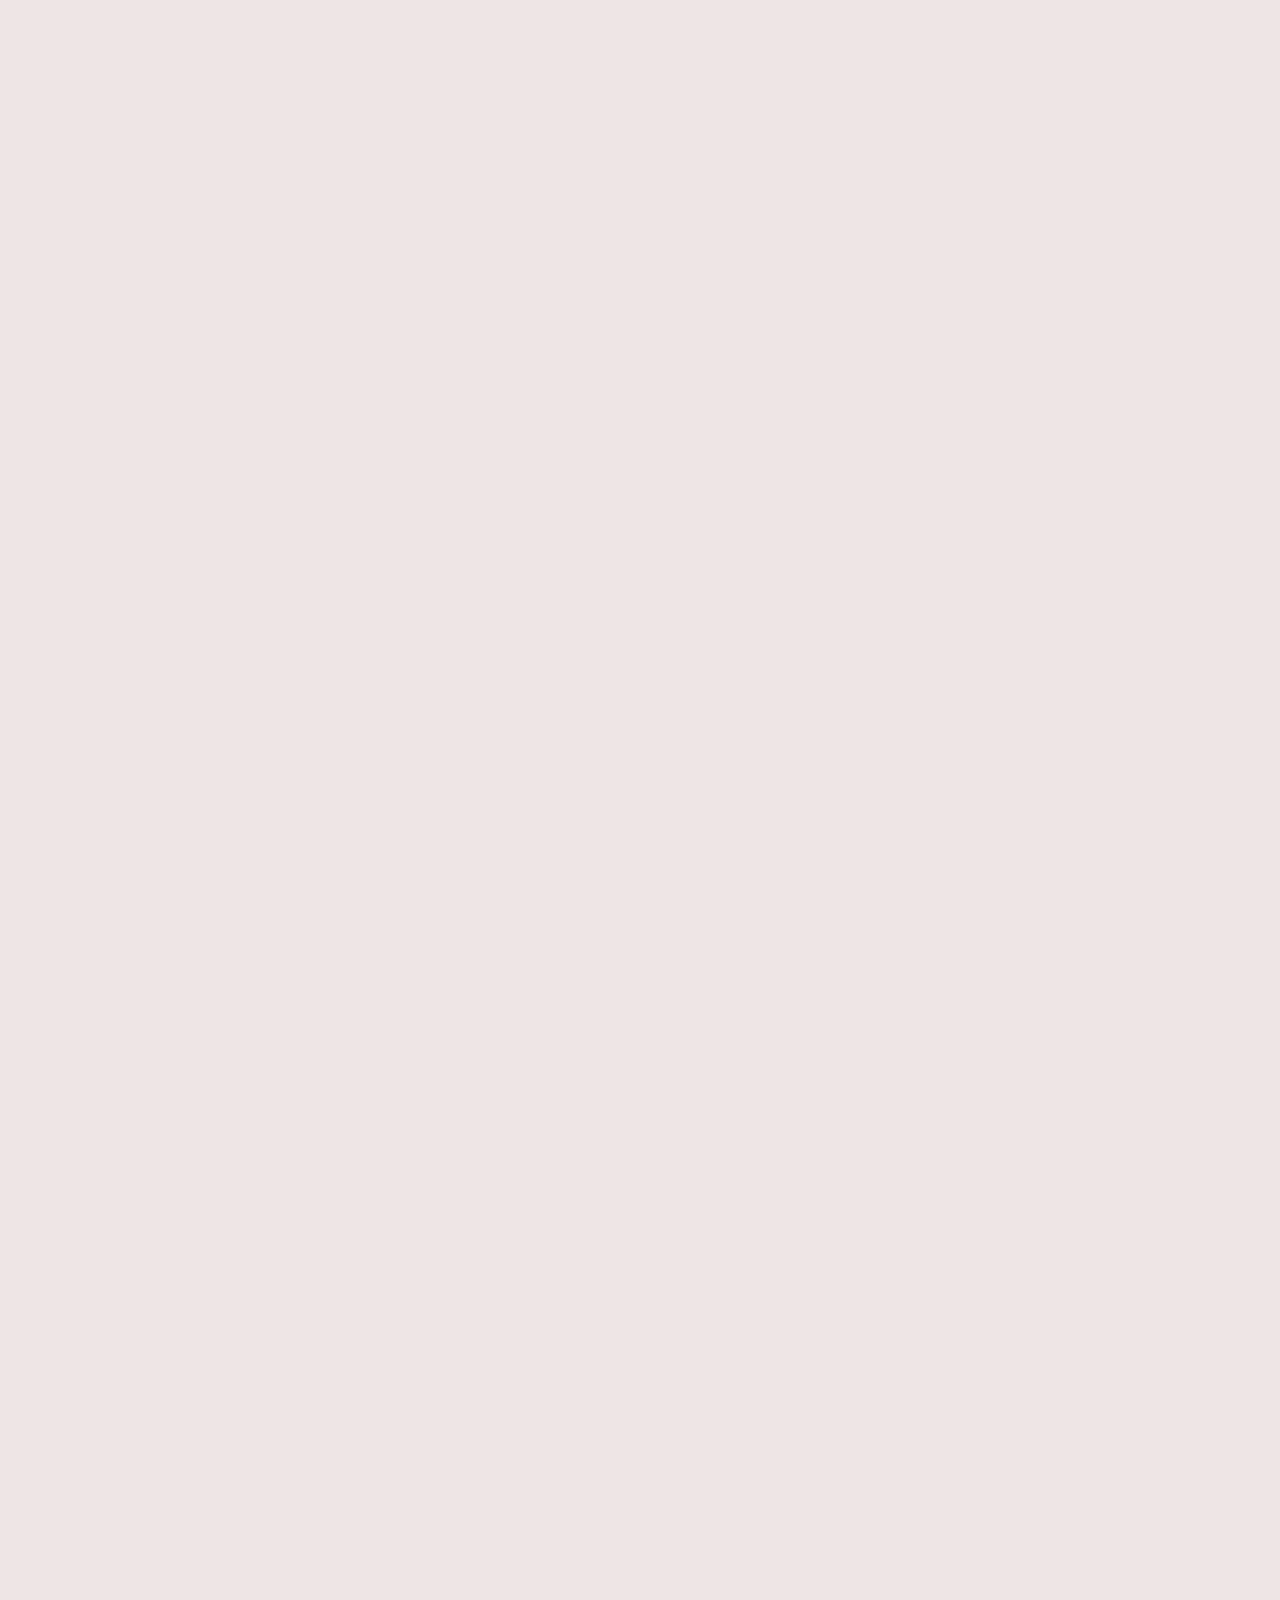
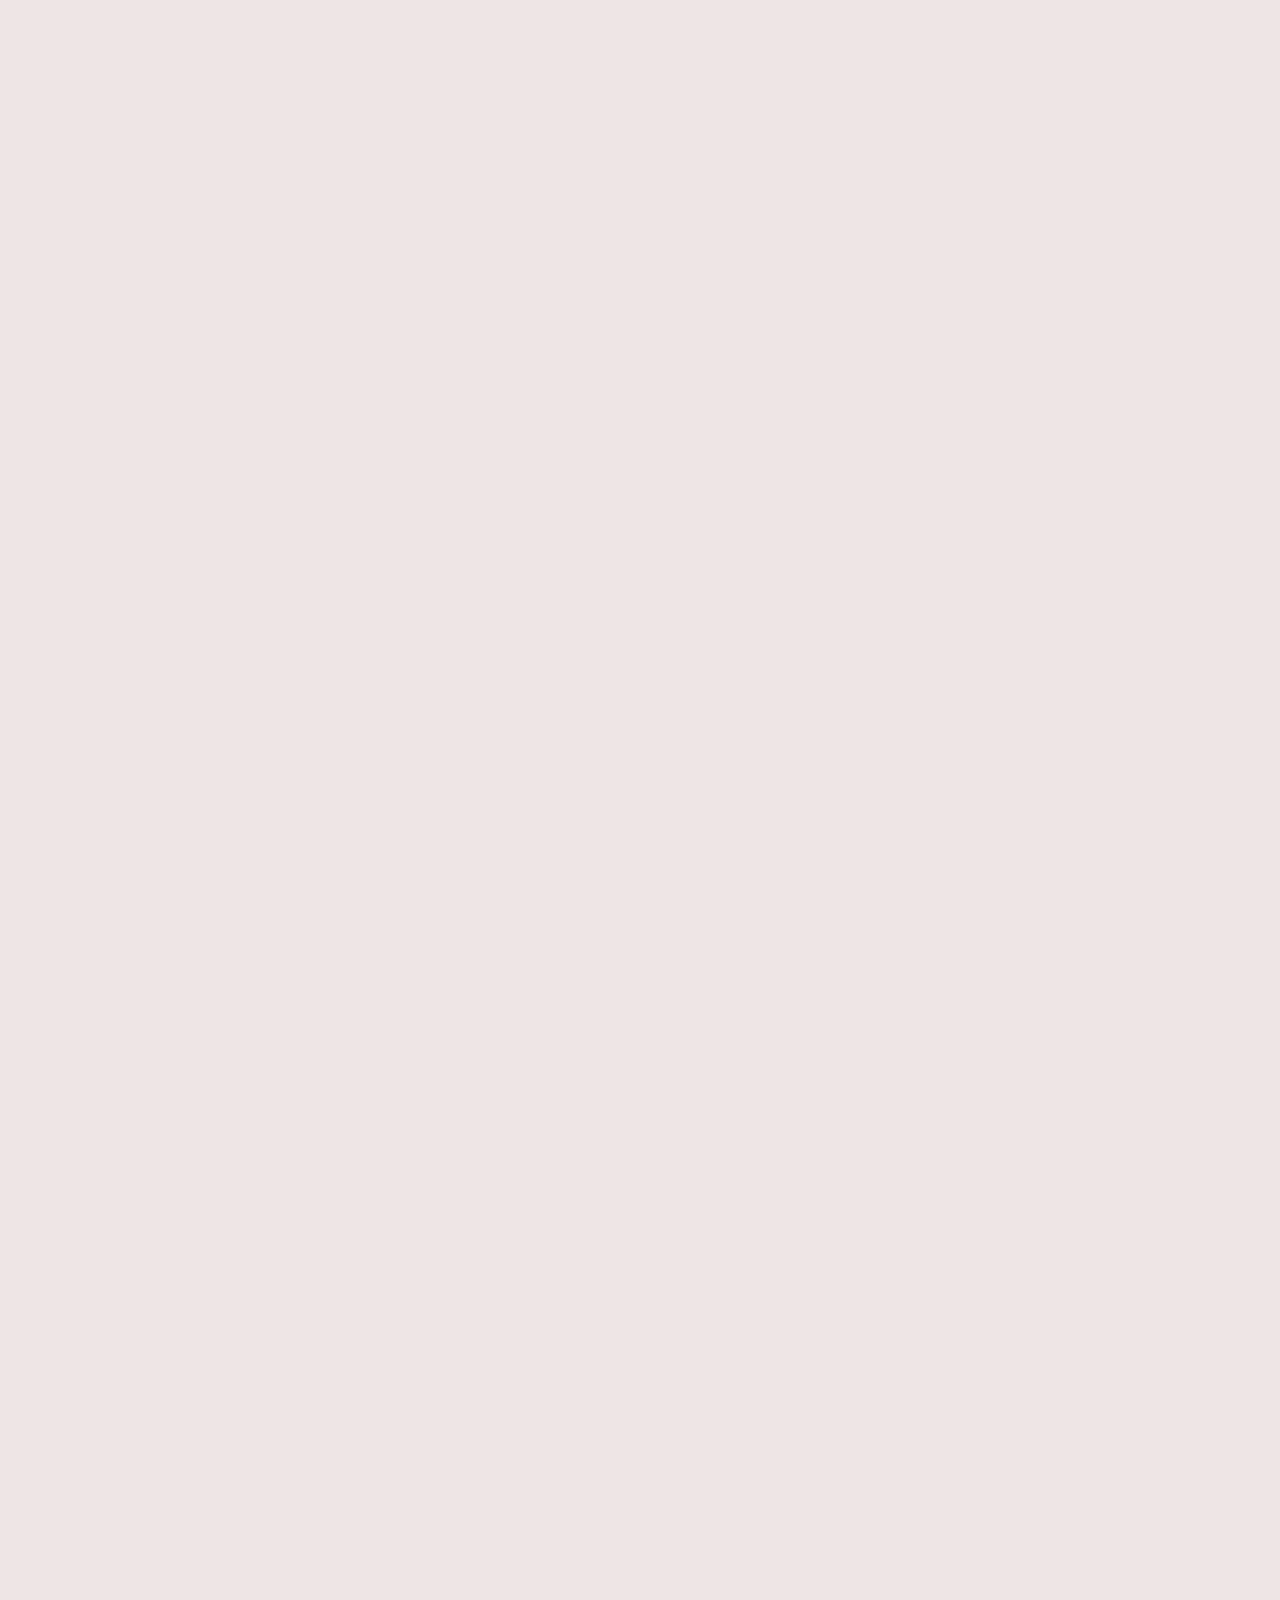
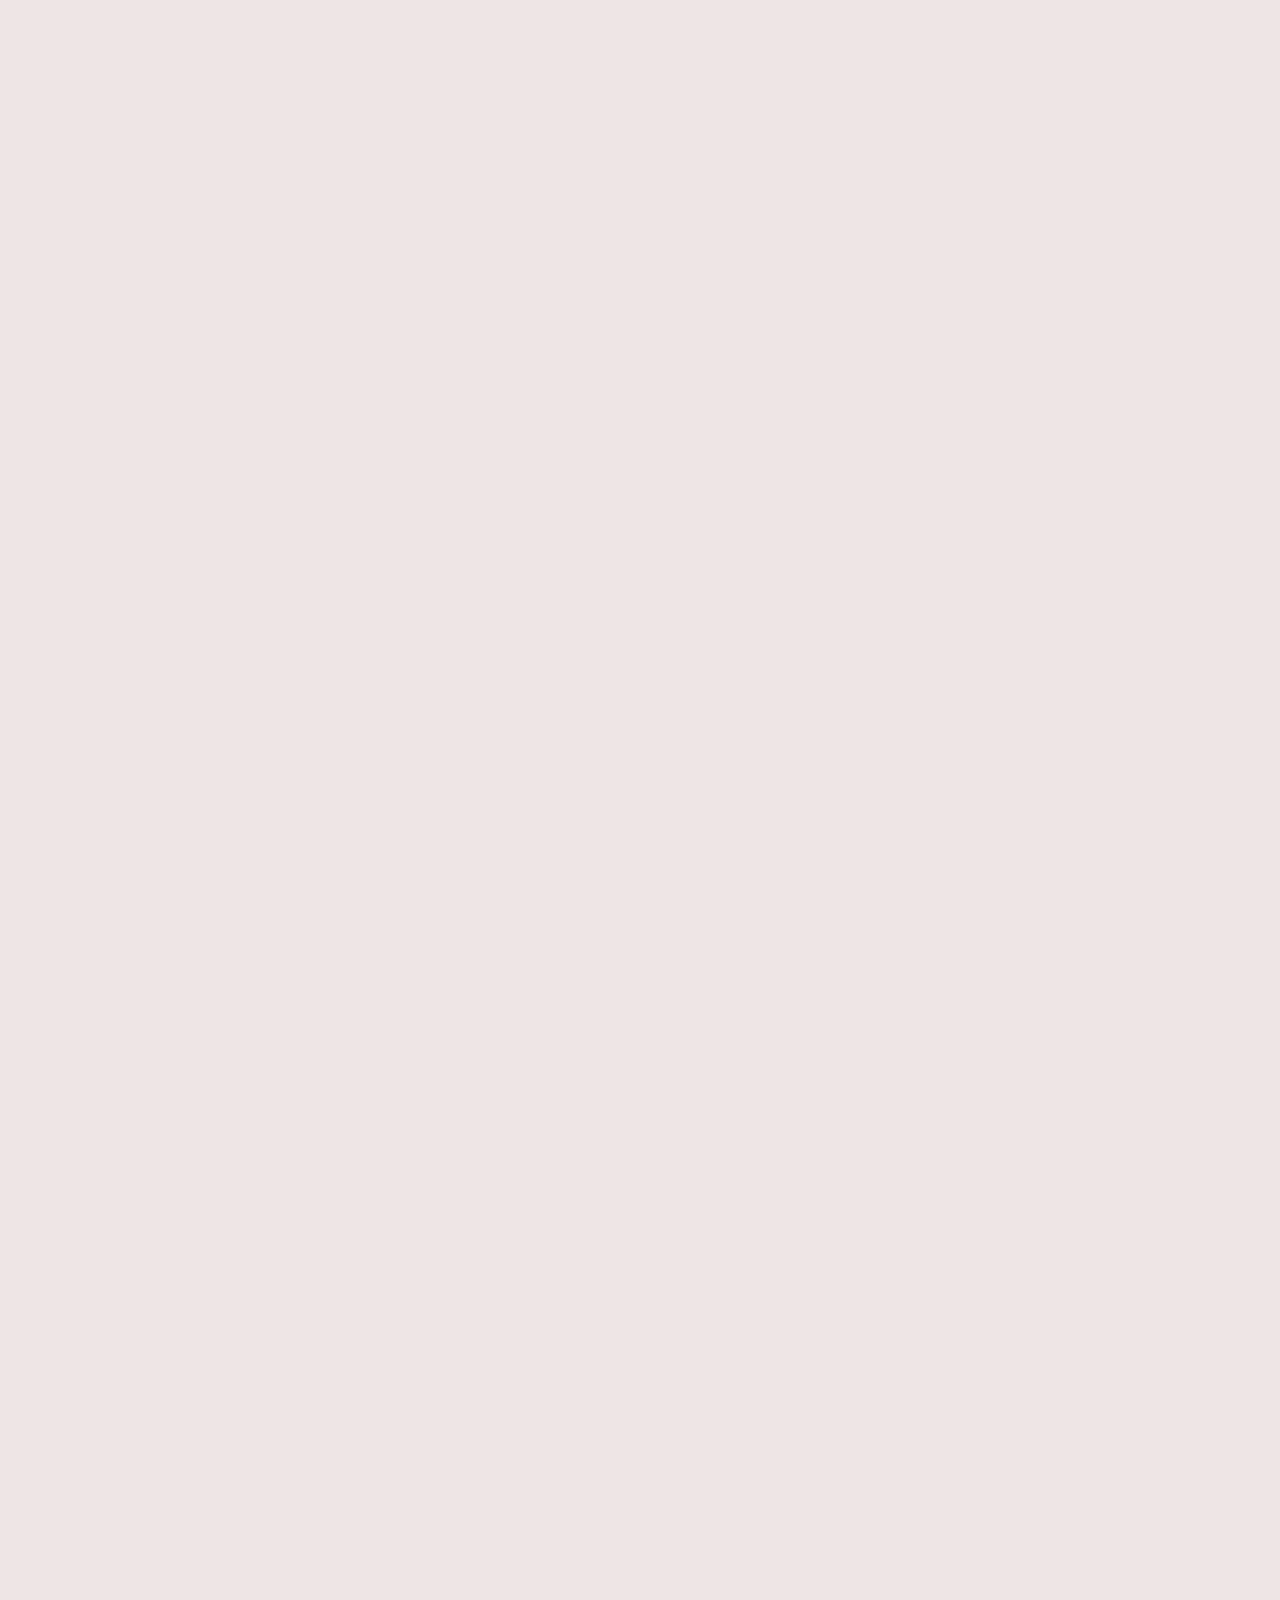
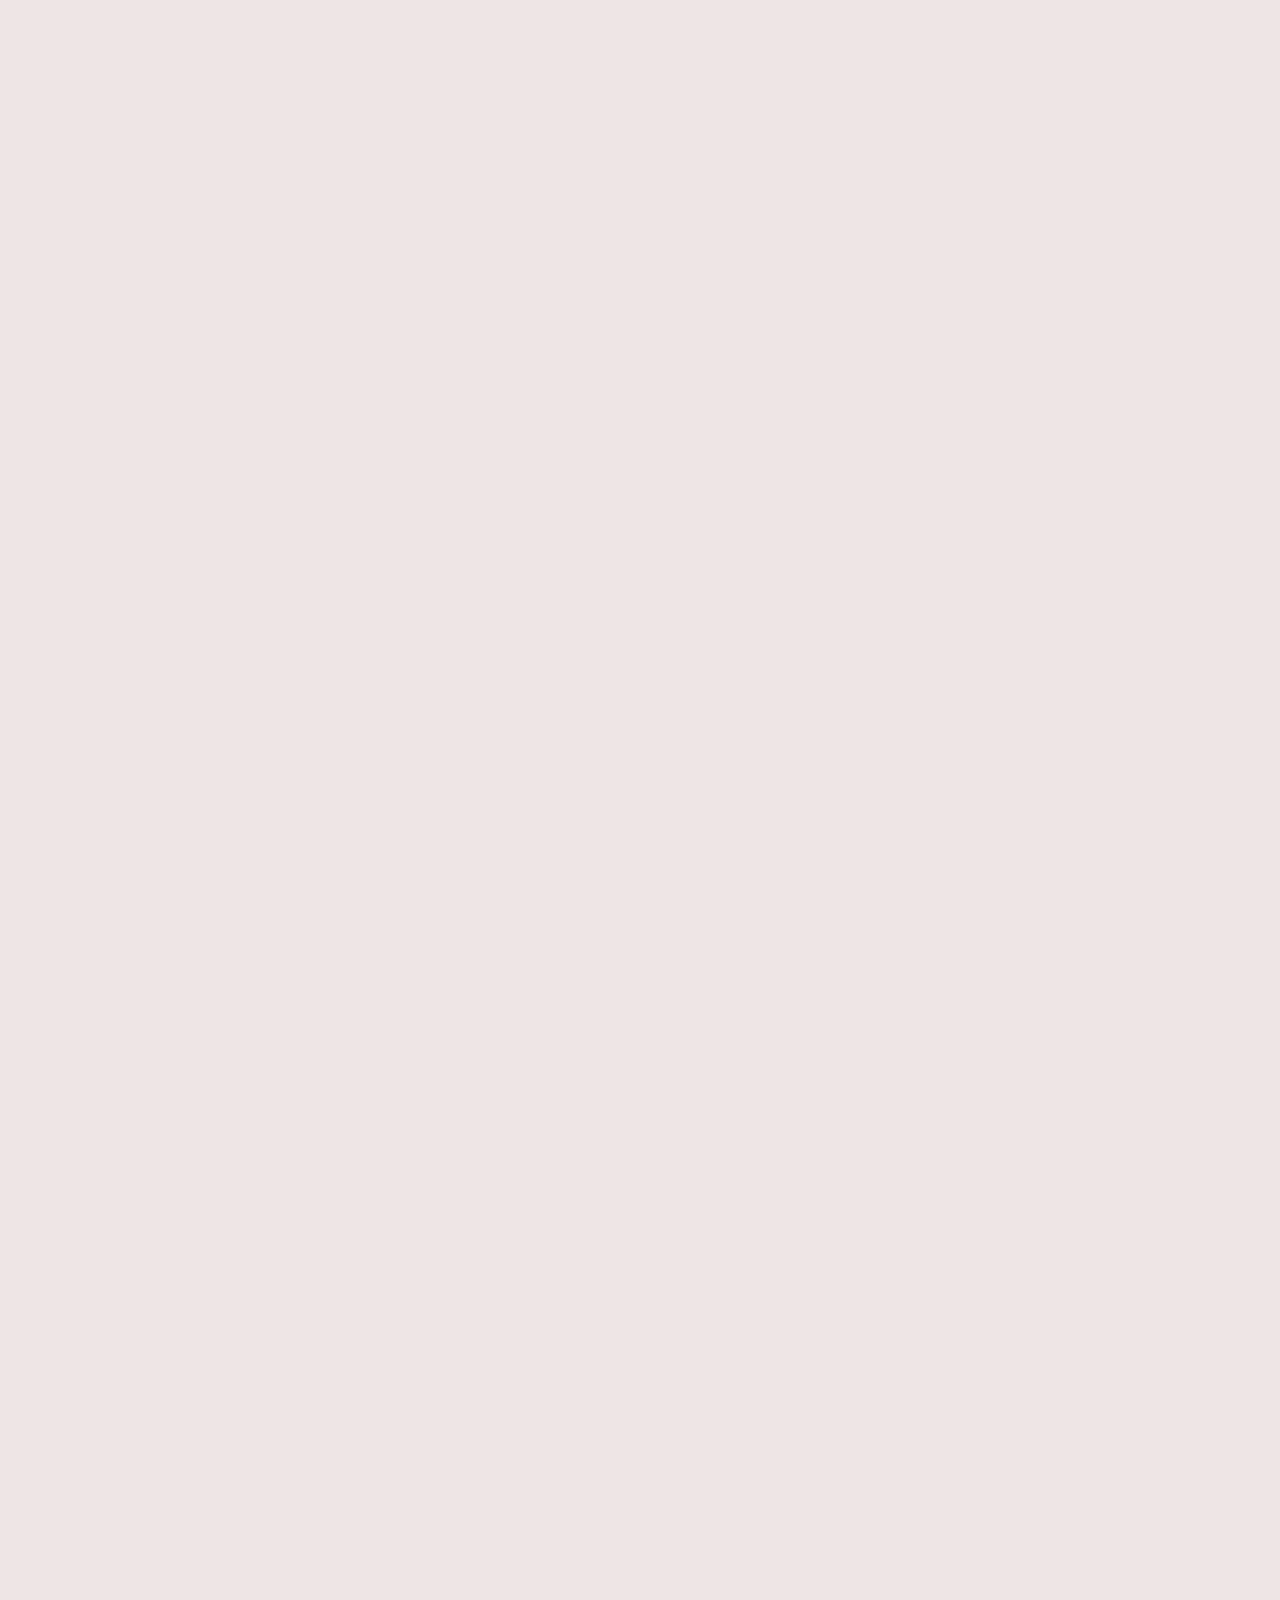
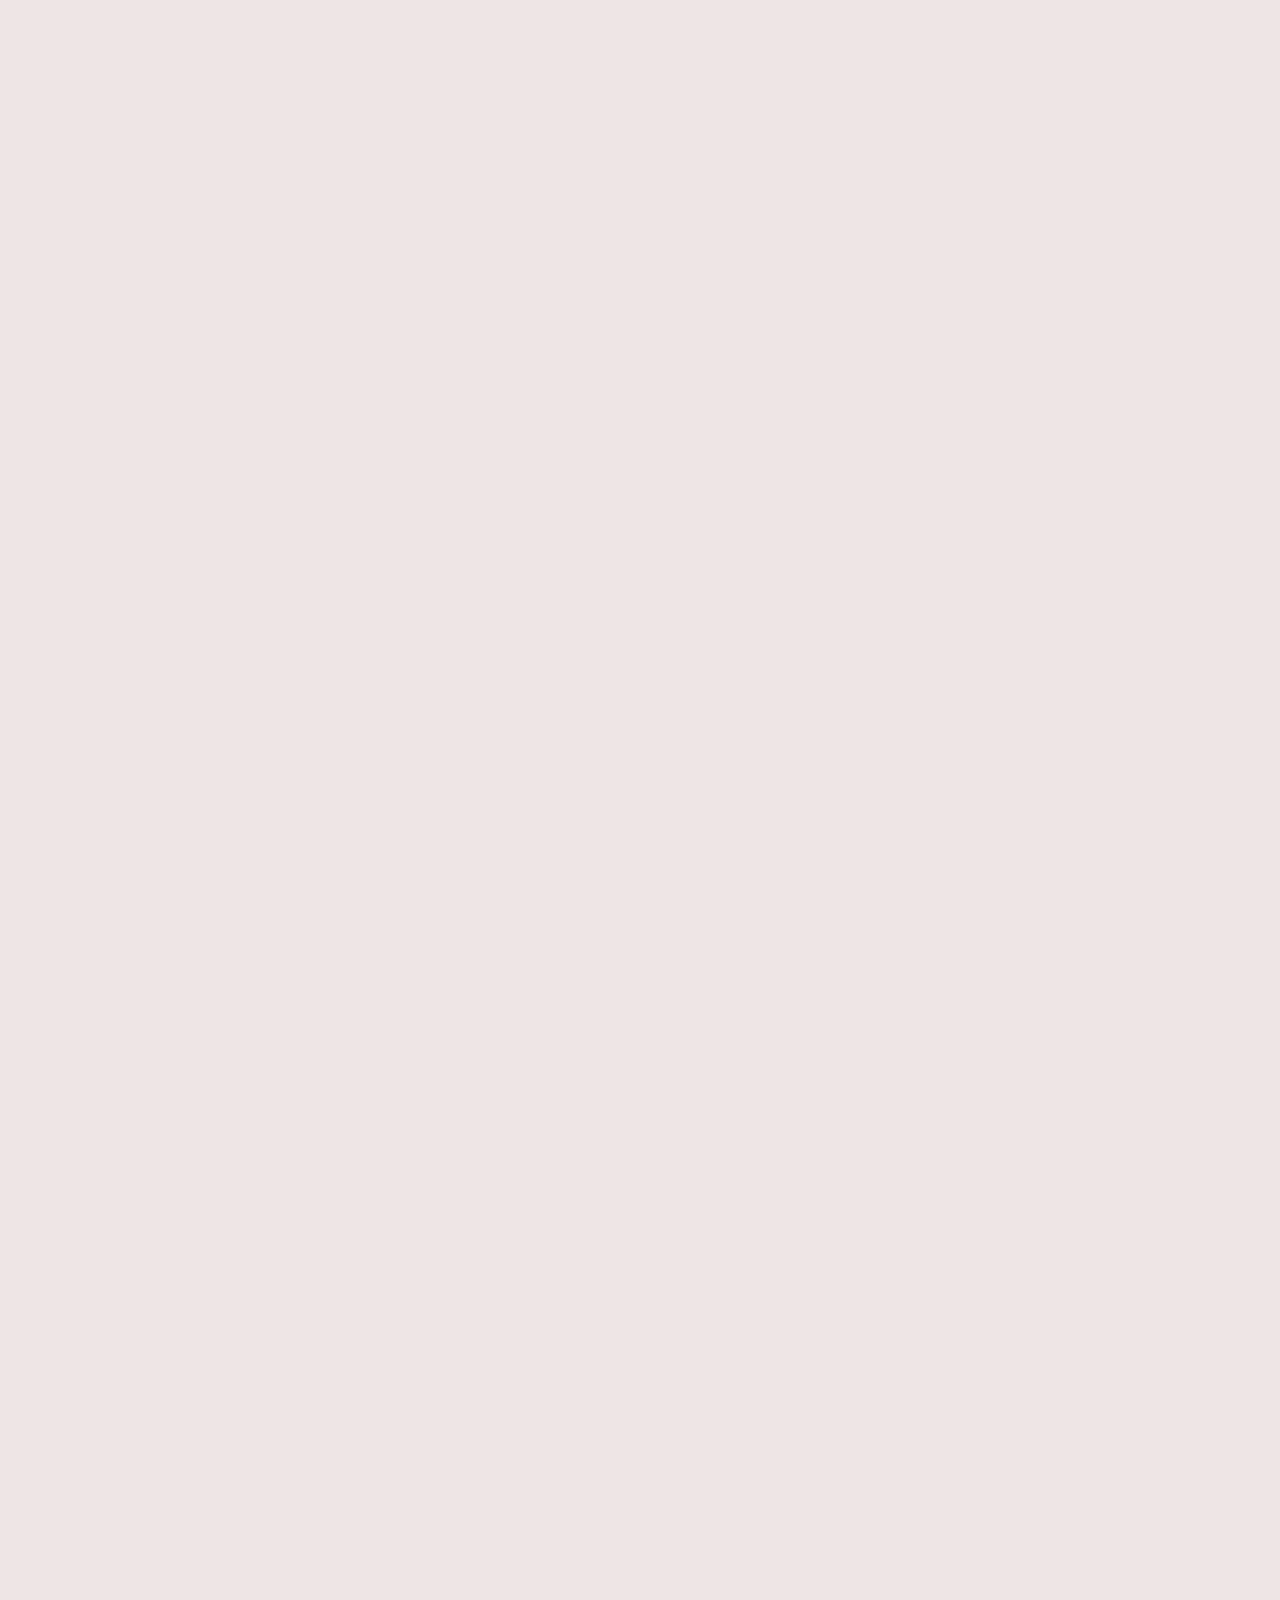
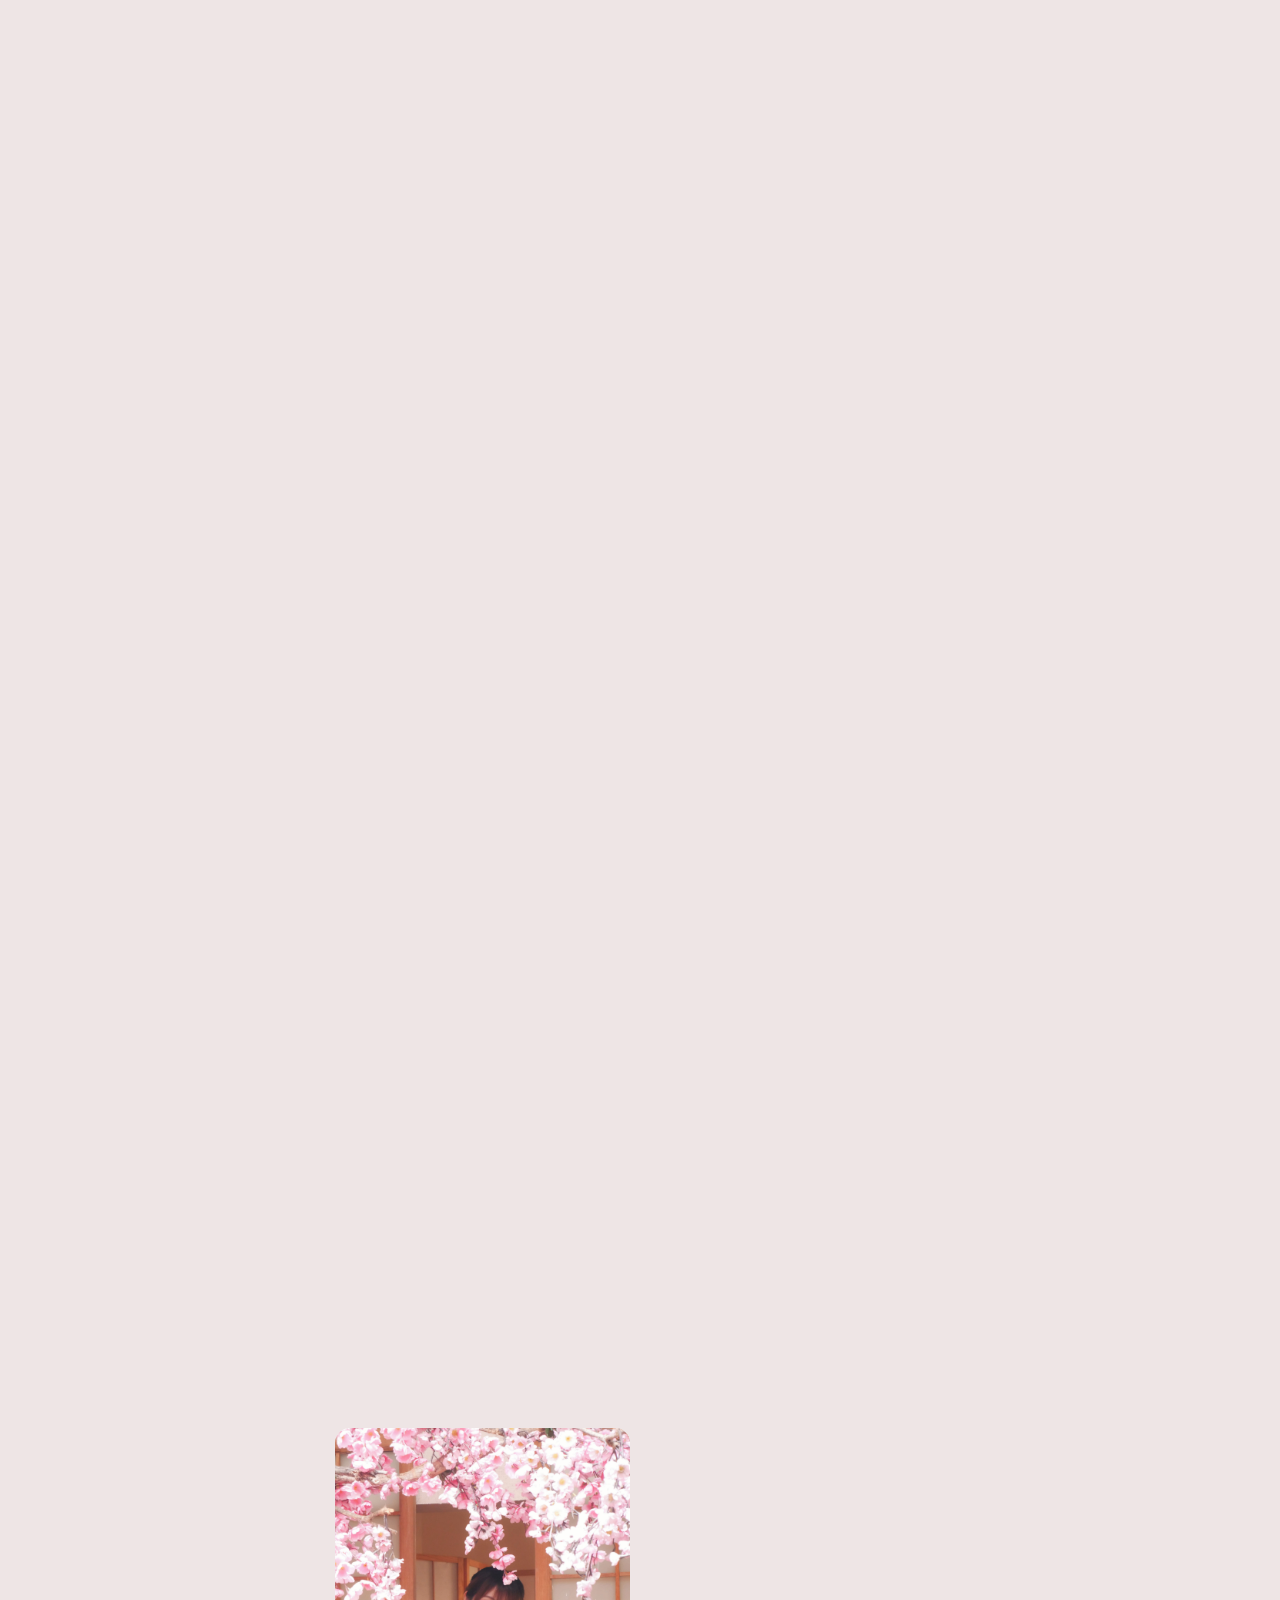
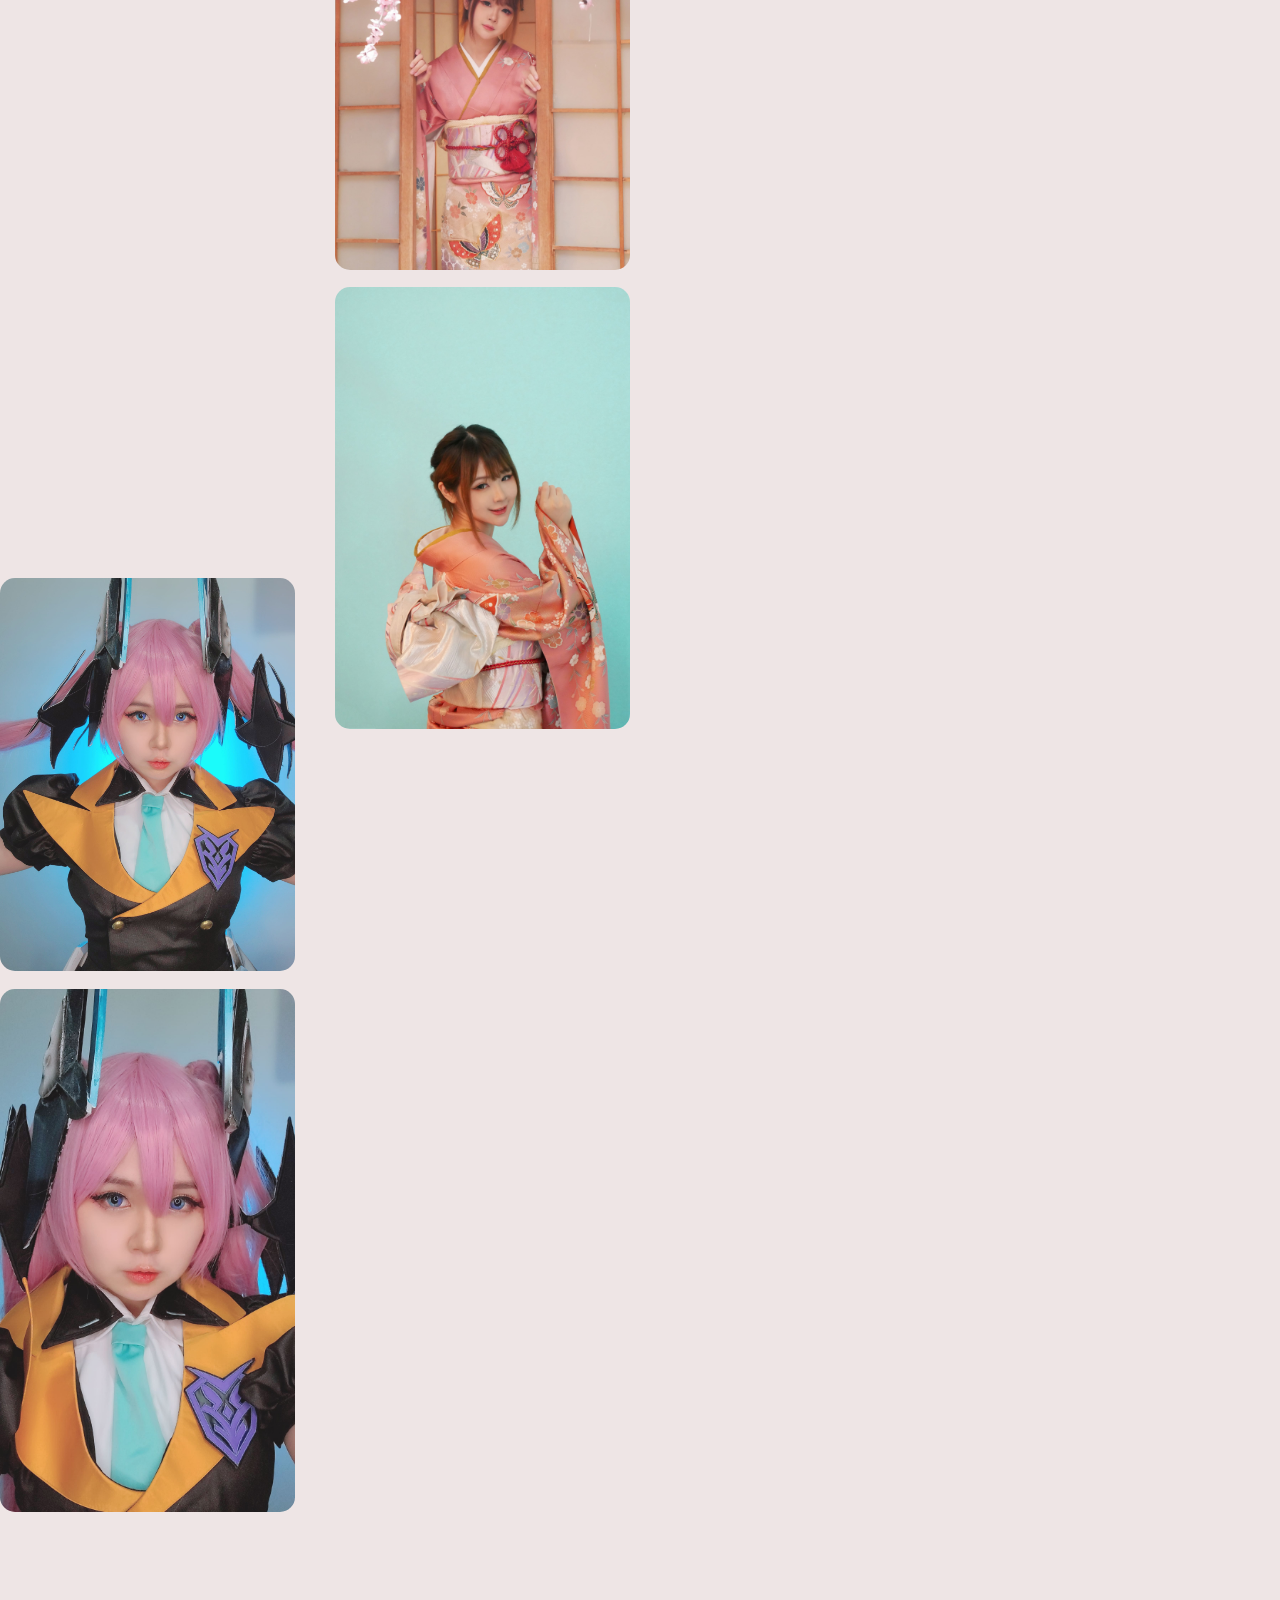
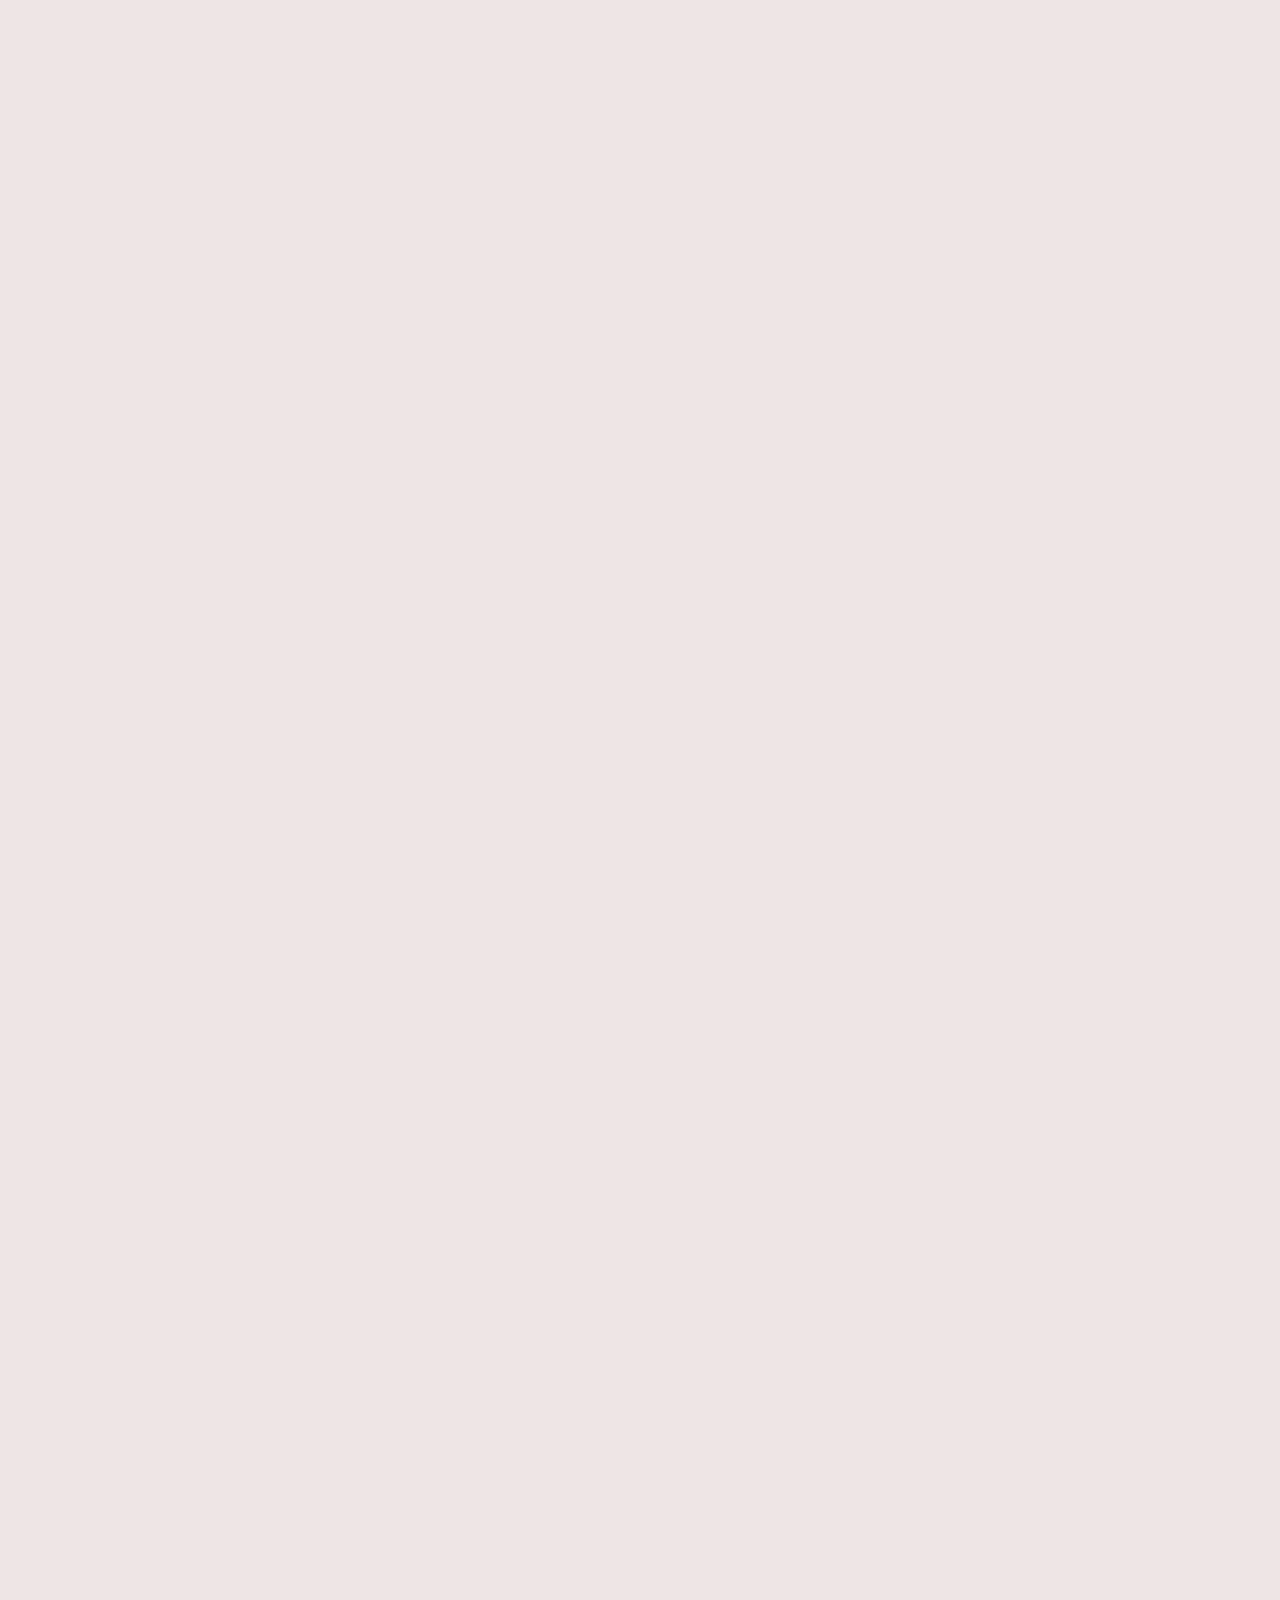
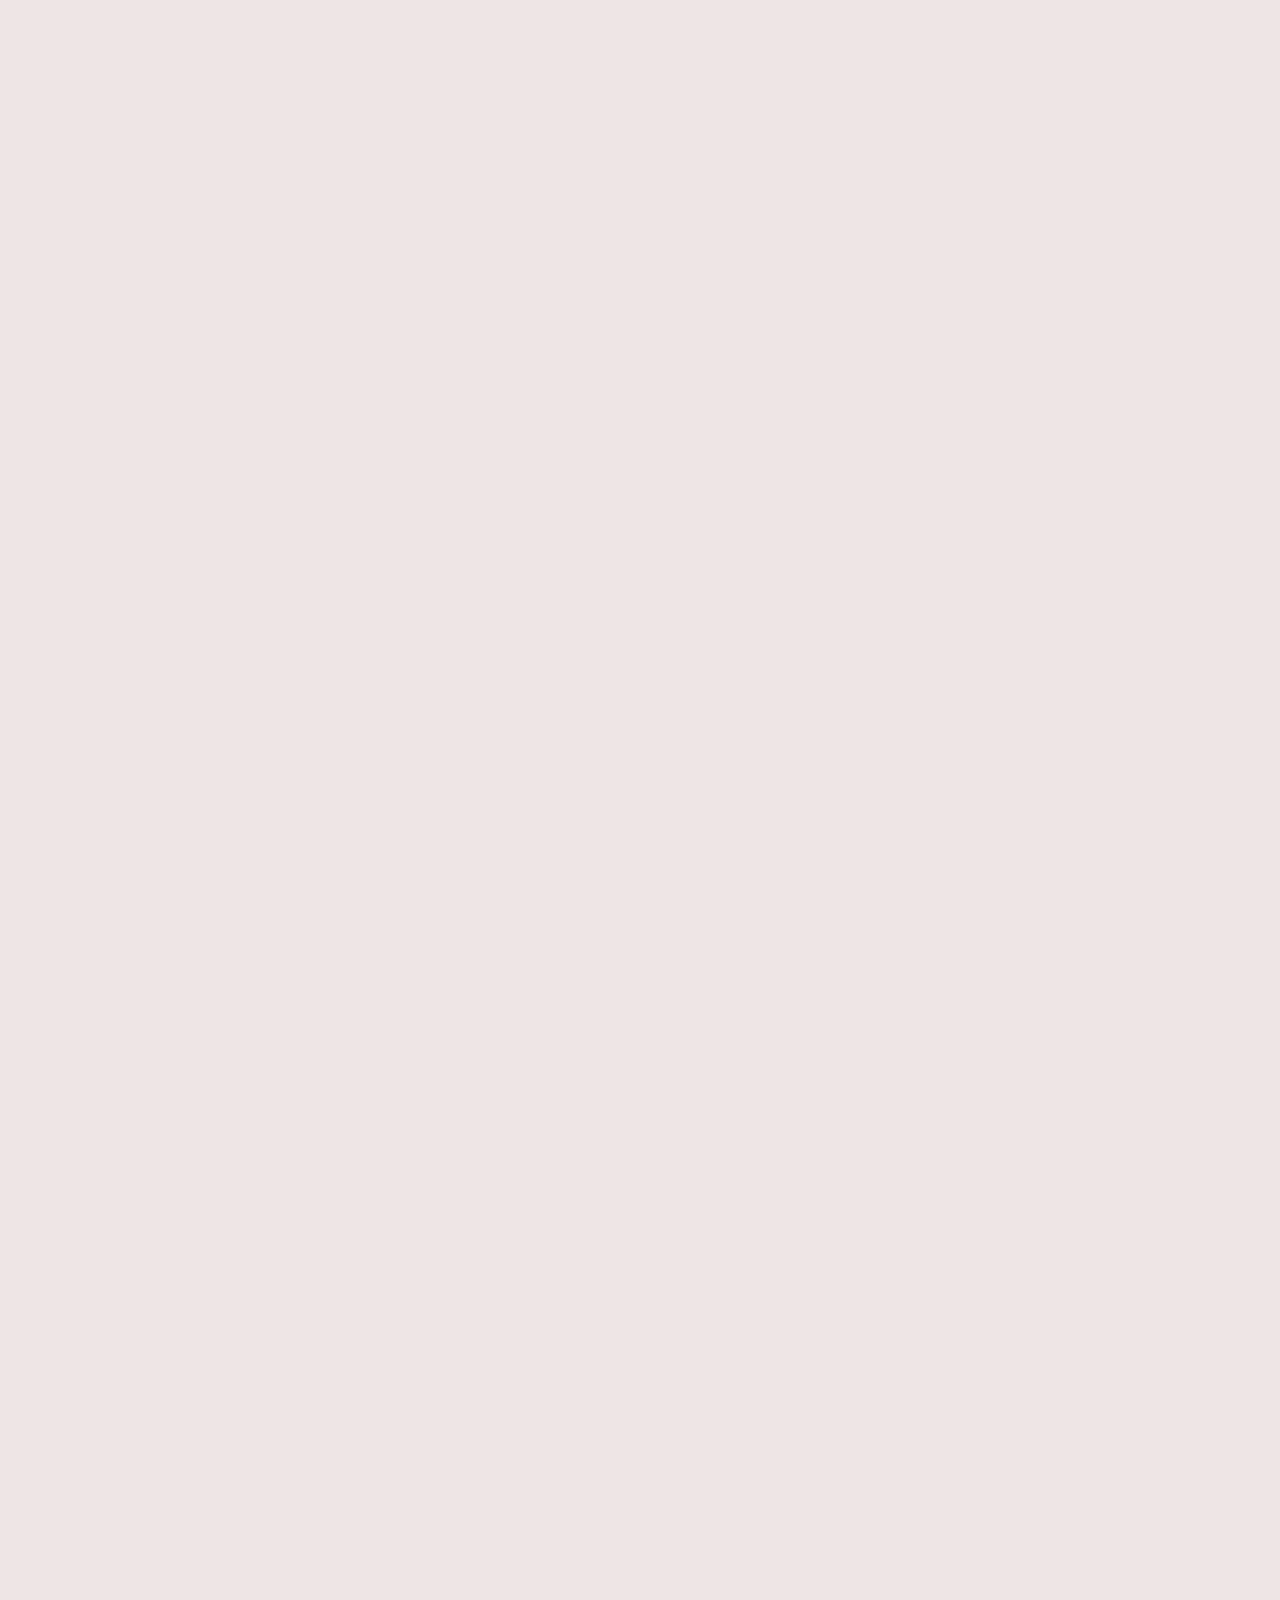
==== commit fb8c8cba: "add fs december 2023" ====
--- a/index.html
+++ b/index.html
@@ -935,11 +935,6 @@
           <img src="assets/img/Clarissa Punipun/Soda Selfie 10.jpg" alt="" />
         </a>
       </div>
-      <div class="grid-item" data-name="casual" data-aos="zoom-in">
-        <a href="assets/img/Clarissa Punipun/Puni Beauty.jpg" data-fancybox="gallery" data-caption="<h4>Puni Cantik</h4><p>Clarissa Punipun</p>">
-          <img src="assets/img/Clarissa Punipun/Puni Beauty.jpg" alt="" />
-        </a>
-      </div>
       <div class="grid-item" data-name="cosplay" data-aos="zoom-out">
         <a href="assets/img/Clarissa Punipun/Shizuku-tan 2.jpg" data-fancybox="gallery" data-caption="<h4>Shizuku-tan(My Dress up Darling)</h4><p>Clarissa Punipun</p>">
           <img src="assets/img/Clarissa Punipun/Shizuku-tan 2.jpg" alt="" />
@@ -998,11 +993,6 @@
       <div class="grid-item" data-name="cosplay" data-aos="zoom-out">
         <a href="assets/img/Clarissa Punipun/Shizuku-tan Selfie 3.jpg" data-fancybox="gallery" data-caption="<h4>Shizuku-tan(My Dress up Darling)</h4><p>Clarissa Punipun</p>">
           <img src="assets/img/Clarissa Punipun/Shizuku-tan Selfie 3.jpg" alt="" />
-        </a>
-      </div>
-      <div class="grid-item" data-name="cosplay" data-aos="zoom-out">
-        <a href="assets/img/Clarissa Punipun/Shizuku-tan Selfie 4.jpg" data-fancybox="gallery" data-caption="<h4>Shizuku-tan(My Dress up Darling)</h4><p>Clarissa Punipun</p>">
-          <img src="assets/img/Clarissa Punipun/Shizuku-tan Selfie 4.jpg" alt="" />
         </a>
       </div>
       <div class="grid-item" data-name="cosplay" data-aos="zoom-out">
@@ -1183,6 +1173,11 @@
       <div class="grid-item" data-name="fs" data-aos="zoom-out-down">
         <a href="assets/img/Clarissa Punipun/Sousou no Frieren.jpg" data-fancybox="gallery" data-caption="<h4>Punipun November 2023(Sousou no Frieren)</h4><p>Clarissa Punipun</p>">
           <img src="assets/img/Clarissa Punipun/Sousou no Frieren.jpg" alt="" />
+        </a>
+      </div>
+      <div class="grid-item" data-name="fs" data-aos="zoom-out-down">
+        <a href="assets/img/Clarissa Punipun/Kobo Nusantara.jpg" data-fancybox="gallery" data-caption="<h4>Punipun December 2023(Kobo Nusantara)</h4><p>Clarissa Punipun</p>">
+          <img src="assets/img/Clarissa Punipun/Kobo Nusantara.jpg" alt="" />
         </a>
       </div>
     </div>
